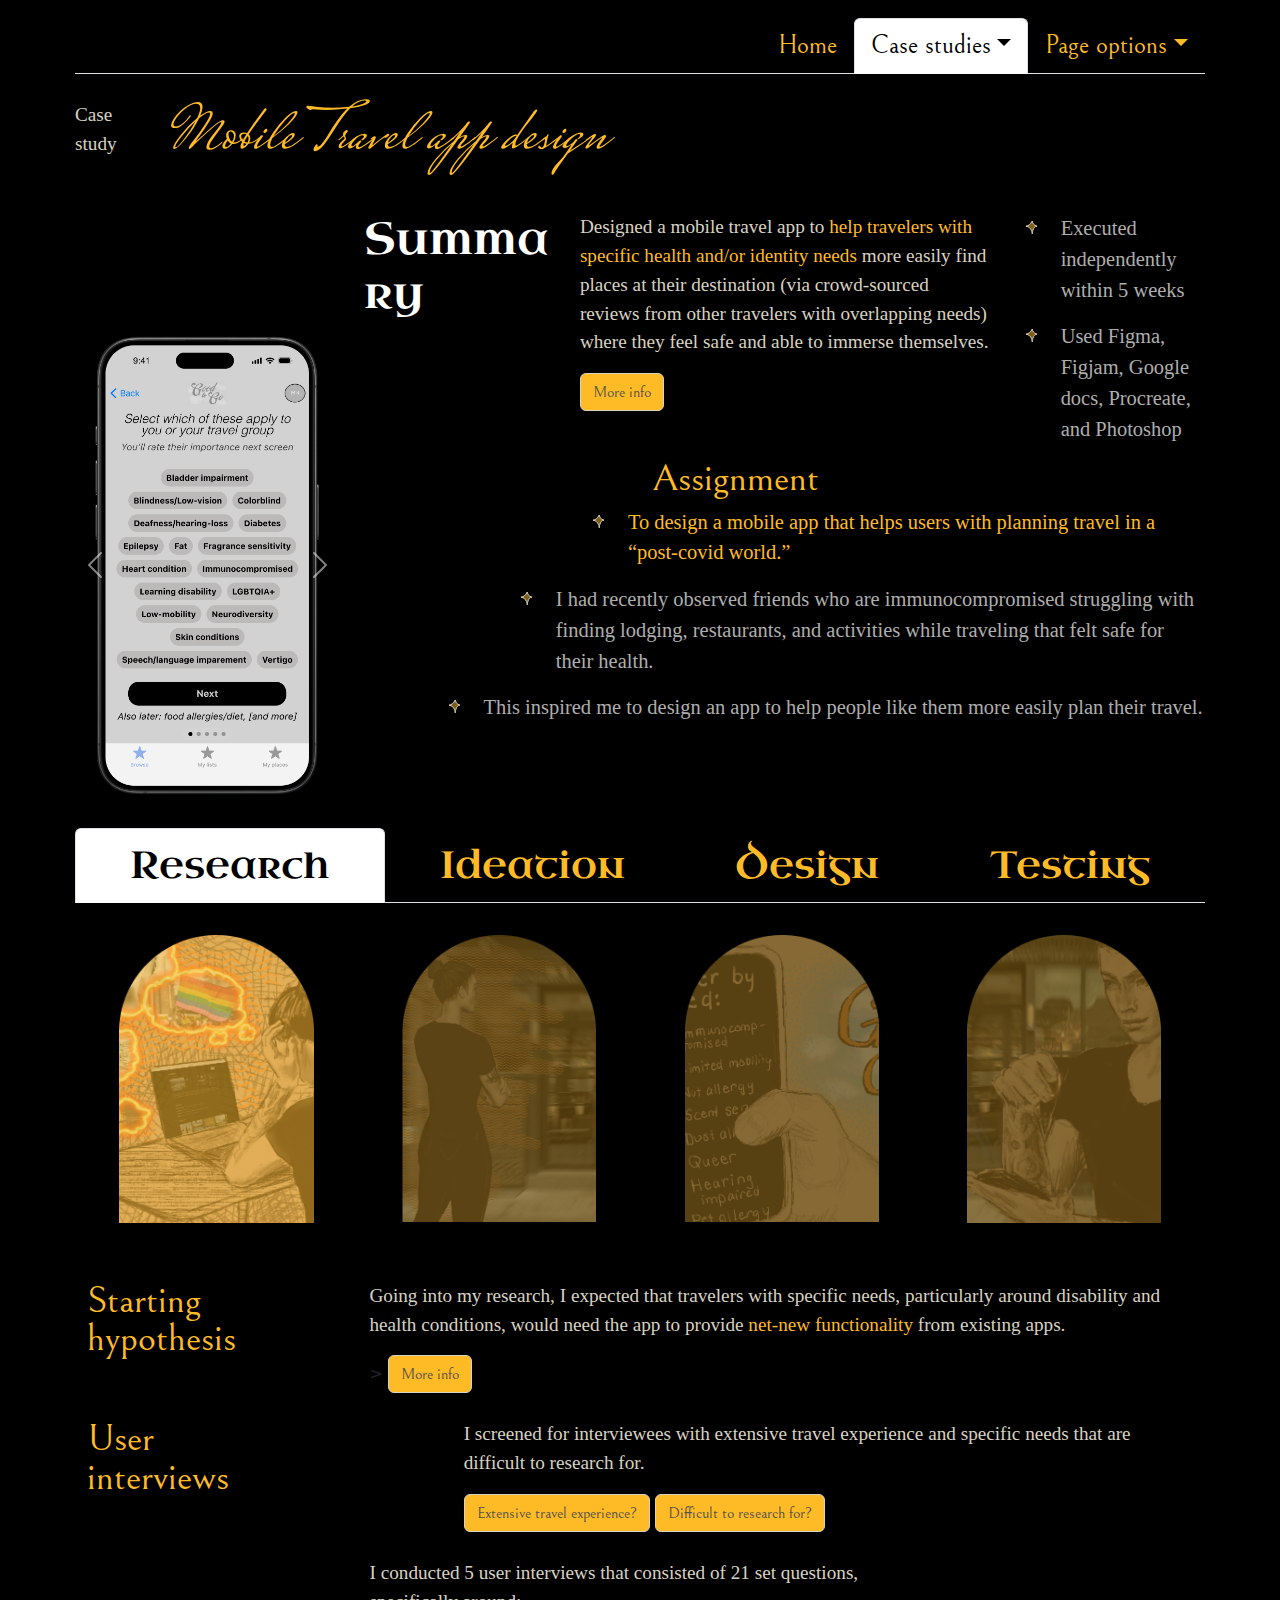
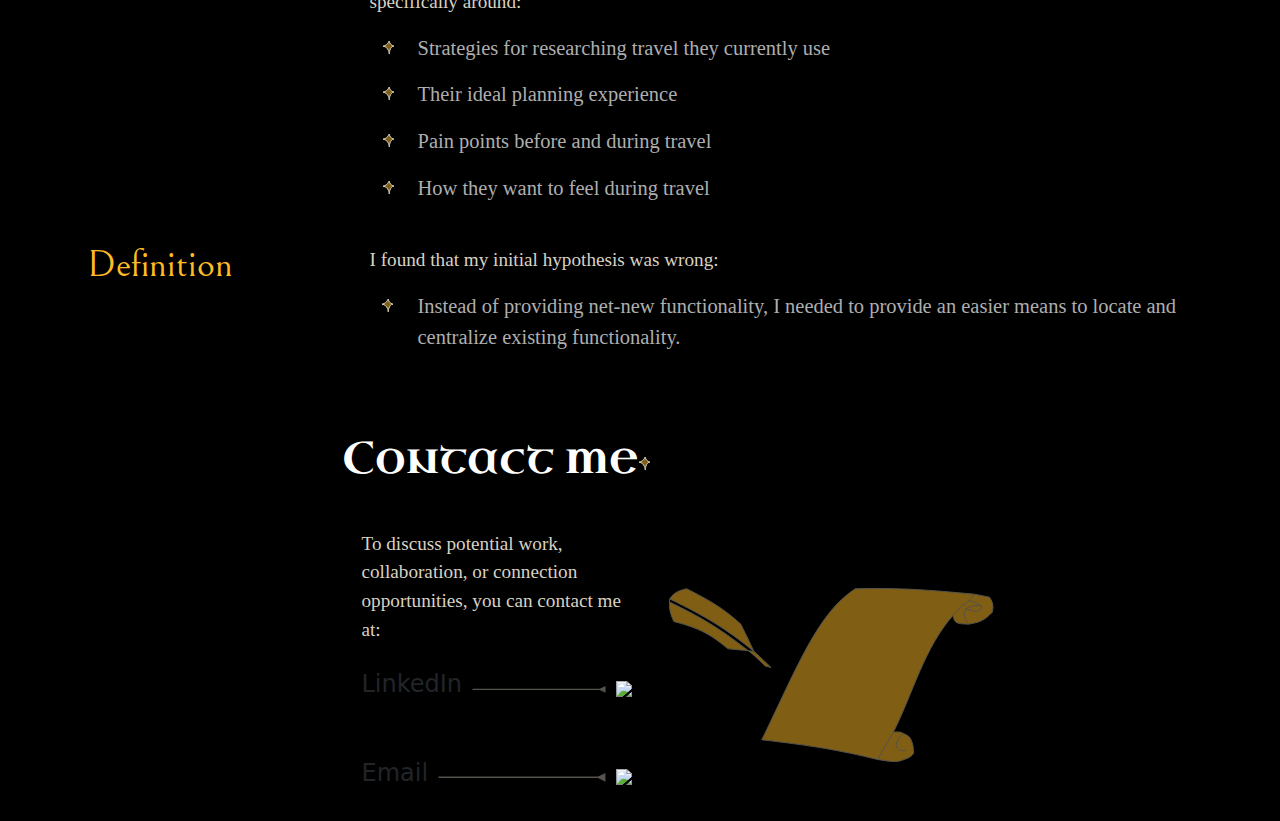
==== index.html @ cf1bf3cc "First completed draft" ====
<!DOCTYPE html>
<html>
    <head>
        <title>UX/UI Homework 20</title>
        <link href="https://cdn.jsdelivr.net/npm/bootstrap@5.3.3/dist/css/bootstrap.min.css" rel="stylesheet" integrity="sha384-QWTKZyjpPEjISv5WaRU9OFeRpok6YctnYmDr5pNlyT2bRjXh0JMhjY6hW+ALEwIH" crossorigin="anonymous">
        <link rel="stylesheet" href="css/style.css">
        <link rel="preconnect" href="https://fonts.googleapis.com">
        <link rel="preconnect" href="https://fonts.gstatic.com" crossorigin>
        <link href="https://fonts.googleapis.com/css2?family=Mrs+Saint+Delafield&display=swap" rel="stylesheet">
     <link rel="preconnect" href="https://fonts.googleapis.com">
        <link rel="preconnect" href="https://fonts.gstatic.com" crossorigin>
        <link href="https://fonts.googleapis.com/css2?family=Uncial+Antiqua&display=swap" rel="stylesheet">
        <link rel="preconnect" href="https://fonts.googleapis.com">
        <link rel="preconnect" href="https://fonts.gstatic.com" crossorigin>
        <link href="https://fonts.googleapis.com/css2?family=Bellefair&display=swap" rel="stylesheet">
    </head>
    <body>
        <!-- Nav from bootstrap-->
        <div class="container myNav">
            <ul class="nav nav-tabs justify-content-end">
                <li class="nav-item">
                <a class="nav-link" aria-current="page" href="#">Home</a>
                </li>
                <li class="nav-item dropdown">
                <a class="nav-link dropdown-toggle active" data-bs-toggle="dropdown" href="#" role="button" aria-expanded="false">Case studies</a>
                <ul class="dropdown-menu myDropdownItem">
                    <li><a class="dropdown-item" href="#">Mobile travel app</a></li>
                    <li><a class="dropdown-item" href="#">Bathroom finder app</a></li>
                    <li><a class="dropdown-item" href="#">Non-profit RWD site redesign</a></li>
                </ul>
                </li>
                <li class="nav-item dropdown">
                    <a class="nav-link dropdown-toggle" data-bs-toggle="dropdown" href="#" role="button" aria-expanded="false">Page options</a>
                    <ul class="dropdown-menu myDropdownItem">
                        <li><a class="dropdown-item" href="#">Larger font</a></li>
                        <li><a class="dropdown-item" href="#">Brighter font</a></li>
                        <li><a class="dropdown-item" href="#">Something else here</a></li>
                        <li><hr class="dropdown-divider"></li>
                    </ul>
                    </li>
            </ul>
        </div>
       <!-- Header block col class from Bootstrap --> 
       <div class="container myTopContainer">
        <div class="row myRow">
          <div class="col-1">
            <p>Case study</p>
          </div>
          <div class="col-5">
            <h1>Mobile Travel app design</h1>
          </div>
<!--           <div class="col">
            3 of 3
          </div> -->
        </div>
      </div>

      <div class="container myTopContainer">
        <div class="row">
          <div class="col-3">
            <!-- Carousel from Bootstrap -->
            <p><div class="gridBlocks" id="protoCarousel2">
                <div id="carouselExampleControls" class="carousel slide" data-bs-ride="carousel">
                    <div class="carousel-inner">
                      <div class="carousel-item active">
                        <img src="images/protoChooseNeeds.png" class="d-block w-100" alt="App design preview showing the screen where a user can select needs">  
                    </div>
                      <div class="carousel-item">
                        <img src="images/protoRateNeeds.png" class="d-block w-100" alt="App design preview showing the screen where a user can rate the importance of each selected need">
                      </div>
                      <div class="carousel-item">
                        <img src="images/protoBusinessPage.png" class="d-block w-100" alt="App design preview showing the screen where a user can see details about a business">
                      </div>
                    </div>
                    <button class="carousel-control-prev" type="button" data-bs-target="#carouselExampleControls" data-bs-slide="prev">
                      <span class="carousel-control-prev-icon" aria-hidden="true"></span>
                      <span class="visually-hidden">Previous</span>
                    </button>
                    <button class="carousel-control-next" type="button" data-bs-target="#carouselExampleControls" data-bs-slide="next">
                      <span class="carousel-control-next-icon" aria-hidden="true"></span>
                      <span class="visually-hidden">Next</span>
                    </button>
                  </div>
            </div></p>
          </div>
          <div class="col-9">
            <div class="row myRow">
                <div class="col-3">
                    <h2>Summary</h2>
                </div>
                <div class="col-6">
                    <p>Designed a mobile travel app to <font color="#FFBB25">help travelers with specific health and/or identity needs</font> more easily find places at their destination (via crowd-sourced reviews from other travelers with overlapping needs) where they feel safe and able to immerse themselves.</p>
                    <a class="btn btn-primary myButton" data-bs-toggle="collapse" href="#collapseExample" role="button" aria-expanded="false" aria-controls="collapseExample">
                        More info</a>
                        <div class="collapse" id="collapseExample">
                            <div class="card card-body myCardSmol">
                            <p>Examples: travelers who are immunocompromised, have disabilities, chronic illness, allergies, specific identities or characteristics, etc that may cause challenges or safety concerns while traveling.</p>
                            </div>
                        </div>
                </div>
                <div class="col-3 standardUL">
                    <ul>
                        <li><p>Executed independently within 5 weeks</p></li>
                            <li><p>Used Figma, Figjam, Google docs, Procreate, and Photoshop</p></li>
                </div>
            </div>
            <div class="row">
                <div class="col-md-4 offset-md-4">
                    <h3>Assignment</h3>
                </div>
            </div>
            <div class="row">
                <div class="col-md-9 offset-md-3">
                    <ul class="standardUL">
                        <li>
                            <p style="color: #FFBB25;">To design a mobile app that helps users with planning travel in a “post-covid world.”</p>
                        </li> </ul>
                </div>
            </div>
            <div class="row">
                <div class="col-md-10 offset-md-2">
                    <ul class="standardUL">
                        <li>
                            <p>I had recently observed friends who are immunocompromised struggling with finding lodging, restaurants, and activities while traveling that felt safe for their health. </p>
                        </li> </ul>
                </div>
            </div>
            <div class="row">
                <div class="col-md-11 offset-md-1">
                    <ul class="standardUL">
                        <li>
                            <p>This inspired me to design an app to help people like them more easily plan their travel.</p>
                        </li> </ul>
                </div>
            </div>
        </div>
      </div>

        <!-- Tab phase nav -->
        <ul class="nav nav-tabs nav-fill realMyTab" id="myTab" role="tablist">
            <li class="nav-item" role="presentation">
              <button class="nav-link active" id="home-tab" data-bs-toggle="tab" data-bs-target="#research-tab-pane" type="button" role="tab" aria-controls="home-tab-pane" aria-selected="true">Research</button>
            </li>
            <li class="nav-item" role="presentation">
              <button class="nav-link" id="profile-tab" data-bs-toggle="tab" data-bs-target="#ideation-tab-pane" type="button" role="tab" aria-controls="profile-tab-pane" aria-selected="false">Ideation</button>
            </li>
            <li class="nav-item" role="presentation">
              <button class="nav-link" id="contact-tab" data-bs-toggle="tab" data-bs-target="#design-tab-pane" type="button" role="tab" aria-controls="contact-tab-pane" aria-selected="false">Design</button>
            </li>
            <li class="nav-item" role="presentation">
              <button class="nav-link" id="disabled-tab" data-bs-toggle="tab" data-bs-target="#testing-tab-pane" type="button" role="tab" aria-controls="disabled-tab-pane" aria-selected="false">Testing</button>
            </li>
        </ul>

          <div class="tab-content" id="myTabContent">
            <div class="tab-pane fade show active" id="research-tab-pane" role="tabpanel" aria-labelledby="home-tab" tabindex="0">
                <div class="container">
                    <div class="row align-items-start myImage">
                      <div class="col-3">
                        <img src="/images/Door/CS1 - discovery.png">
                      </div>
                      <div class="col-3 shiftOpacity">
                        <img src="/images/Door/CS1 - ideation.png">
                      </div>
                      <div class="col-3 shiftOpacity">
                        <img src="/images/Door/CS1 - Design.png">
                      </div>
                      <div class="col-3 shiftOpacity">
                        <img src="/images/Door/CS1 - Testing.png">
                      </div>
                    </div>
                  </div>

                <div class="container subSection">
                    <div class="row align-items-start">
                      <div class="col-2">
                        <h3>Starting hypothesis</h3>
                      </div>
                      <div class="col-1">

                      </div>
                      <div class="col-9">
                        <p>Going into my research, I expected that travelers with specific needs, particularly around disability and health conditions, would need the app to provide <font color="#FFBB25">net-new functionality</font> from existing apps.</p>>
                        <a class="btn btn-primary myButton" data-bs-toggle="collapse" href="#collapseExample" role="button" aria-expanded="false" aria-controls="collapseExample">
                            More info</a>
                            <div class="collapse" id="collapseExample">
                                <div class="card card-body myCardSmol">
                                <p>Examples: info on traveling with medications, accessing medical services or medications abroad, government requirements for traveling to prevent transmission of Covid-19.</p>
                                </div>
                            </div>
                      </div>
                    </div>
                  </div>

                  <div class="container subSection">
                    <div class="row align-items-start">
                        <div class="col-2">
                            <h3>User interviews</h3>
                        </div>
                                <div class="col-1"></div>
                        <div class="col-md-8 offset-md-1">
                            <p>I screened for interviewees with extensive travel experience and specific needs that are difficult to research for.</p>
                            <a class="btn btn-primary myButton" data-bs-toggle="collapse" href="#collapseExample" role="button" aria-expanded="false" aria-controls="collapseExample">
                                Extensive travel experience?</a>
                                <div class="collapse" id="collapseExample">
                                    <div class="card card-body myCardSmol">
                                    <p>To ensure rich data sets about what planning strategies worked, what they still struggle with, and overall what types of experience they chase after.</p>
                                    </div>
                                </div>
                            <a class="btn btn-primary myButton" data-bs-toggle="collapse" href="#collapseExample" role="button" aria-expanded="false" aria-controls="collapseExample">
                                Difficult to research for?</a>
                                <div class="collapse" id="collapseExample">
                                    <div class="card card-body myCardSmol">
                                    <p>Interviewees’ shared that they are chronically ill, disabled, LGBTQIA+, covid cautious, living with people with compromised immune systems, have learning and/or cognitive disabilities, and have allergies.</p>
                                    </div>
                                </div>
                        </div>
                    </div>
                            <div class="row align-items-start subSection">
                                <div class="col-md-6 offset-md-3">
                                    <p>I conducted 5 user interviews that consisted of 21 set questions, specifically around:</p>
                                    <ul class="standardUL">
                                        <li>
                                            <p>Strategies for researching travel they currently use</p>
                                        </li>
                                        <li>
                                            <p>Their ideal planning experience</p>
                                        </li>
                                        <li>
                                            <p>Pain points before and during travel</p>
                                        </li>
                                        <li>
                                            <p>How they want to feel during travel</p>
                                        </li>
                                    </ul>

                                </div>
                            </div>                           
                        </div>
                        <div class="container subSection">
                            <div class="row align-items-start">
                              <div class="col-2">
                                <h3>Definition</h3>
                              </div>
                              <div class="col-1">
        
                              </div>
                              <div class="col-9">
                                <p>I found that my initial hypothesis was wrong:</p>
                                <ul class="standardUL">
                                    <li>
                                        <p>Instead of providing net-new functionality, I needed to provide an easier means to locate and centralize existing functionality.</p>
                                    </li>
                                </ul>
                              </div>

                            </div>
                          </div>

                    </div>
<!--                   </div> -->

            <!-- </div> -->
            <div class="tab-pane fade" id="ideation-tab-pane" role="tabpanel" aria-labelledby="profile-tab" tabindex="0">
                <div class="container">
                    <div class="row align-items-start myImage">
                      <div class="col-3 shiftOpacity">
                        <img src="images/Door/CS1 - discovery.png">
                      </div>
                      <div class="col-3">
                        <img src="images/Door/CS1 - ideation.png">
                      </div>
                      <div class="col-3 shiftOpacity">
                        <img src="images/Door/CS1 - Design.png">
                      </div>
                      <div class="col-3 shiftOpacity">
                        <img src="images/Door/CS1 - Testing.png">
                      </div>
                    </div>
                  </div>

                  <div class="container subSection">
                    <div class="row align-items-start">
                      <div class="col-2">
                        <h3>Storyboarding</h3>
                      </div>
                      <div class="col-1">

                      </div>
                      <div class="col-9">
                        <ul class="standardUL">
                            <li>
                                <p>Leveraged the user persona as a through-line in 
                                    creating a storyboard 
                                    which addressed the defined problem statement</p>
                            </li>
                            <li>
                                <p>Then added one more user scenario to storyboard, as not all parts of the problem statement were addressed</p>
                            </li>
                            <li>
                                <p>This enabled honing in on the most essential app functionality</p>
                            </li>
                        </ul>
                      </div>

                    </div>
                  </div>

                  <div class="container subSection">
                    <div class="row align-items-start">
                      <div class="col-2">
                        <h3>Brainstorming</h3>
                      </div>
                      <div class="col-1">

                      </div>
                      <div class="col-9">
                        <p>Now that I had a firm sense of what experiences the app needed to provide, I leveraged:</p>
                        <ul class="standardUL">
                            <li>
                                <p>I like, I wish, What if</p>
                            </li>
                            <li>
                                <p>Feature prioritization matrix</p>
                            </li>
                            <li>
                                <p>Value proposition canvas</p>
                            </li>
                            <li>
                                <p>User journey mapping</p>
                            </li>
                        </ul>

                        <p> This led me to understand I needed to build a platform on which users could:</p>
                        <ul class="standardUL">
                            <li>
                                <p>Set up profiles tagged with their health conditions, disabilities, and identities</p>
                            </li>
                            <li>
                                <p>Submit reviews of businesses based on their tagged attributes</p>
                            </li>
                            <li>
                                <p>Browse for businesses at travel destinations which are prioritized in search results based off reviews from travelers with overlapping attributes</p>
                            </li>
                        </ul>
                      </div>

                    </div>
                  </div>

            </div>
            <div class="tab-pane fade" id="design-tab-pane" role="tabpanel" aria-labelledby="contact-tab" tabindex="0">
                <div class="container">
                    <div class="row align-items-start myImage">
                      <div class="col-3 shiftOpacity">
                        <img src="images/Door/CS1 - discovery.png">
                      </div>
                      <div class="col-3 shiftOpacity">
                        <img src="images/Door/CS1 - ideation.png">
                      </div>
                      <div class="col-3">
                        <img src="images/Door/CS1 - Design.png">
                      </div>
                      <div class="col-3 shiftOpacity">
                        <img src="images/Door/CS1 - Testing.png">
                      </div>
                    </div>
                  </div>
                  <div class="container subSection">
                    <div class="row align-items-start">
                      <div class="col-2">
                        <h3>User flow</h3>
                      </div>
                      <div class="col-1">

                      </div>
                      <div class="col-9">
                        <p>From my ideating, I determined the most critical user flows to map out are:</p>
                        <ul class="standardUL">
                            <li>
                                <p>Onboarding: setting up their profile with their attributes</p>
                            </li>
                            <li>
                                <p>Search: finding businesses that are rated favorably on the user’s attributes</p>
                            </li>
                            <li>
                                <p>Business info: verifying that the business fits their needs by user-generated reviews</p>
                            </li>
                            <li>
                                <p>Submitting reviews: helping other users by rating a business after they’ve visited it on the user’s attributes</p>
                            </li>
                        </ul>


                      </div>

                    </div>
                  </div>
                  <div class="container subSection">
                    <div class="row align-items-start">
                      <div class="col-2">
                        <h3>Wireframing</h3>
                      </div>
                      <div class="col-1">

                      </div>
                      <div class="col-9">
                        <p>From my ideating, I determined the most critical user flows to map out are:</p>
                        <ul class="standardUL">
                            <li>
                                <p>Onboarding: setting up their profile with their attributes</p>
                            </li>
                            <li>
                                <p>Search: finding businesses that are rated favorably on the user’s attributes</p>
                            </li>
                            <li>
                                <p>Business info: verifying that the business fits their needs by user-generated reviews</p>
                            </li>
                            <li>
                                <p>Submitting reviews: helping other users by rating a business after they’ve visited it on the user’s attributes</p>
                            </li>
                        </ul>


                      </div>

                    </div>
                  </div>

                  <div class="container subSection">
                    <div class="row align-items-start">
                      <div class="col-2">
                        <h3>Prototyping</h3>
                      </div>
                      <div class="col-1">

                      </div>
                      <div class="col-9">
                        <p>From my ideating, I determined the most critical user flows to map out are:</p>
                        <ul class="standardUL">
                            <li>
                                <p>Onboarding: setting up their profile with their attributes</p>
                            </li>
                            <li>
                                <p>Search: finding businesses that are rated favorably on the user’s attributes</p>
                            </li>
                            <li>
                                <p>Business info: verifying that the business fits their needs by user-generated reviews</p>
                            </li>
                            <li>
                                <p>Submitting reviews: helping other users by rating a business after they’ve visited it on the user’s attributes</p>
                            </li>
                        </ul>


                      </div>

                    </div>
                  </div>


            </div>

            <div class="tab-pane fade" id="testing-tab-pane" role="tabpanel" aria-labelledby="disabled-tab" tabindex="0">
                <div class="container">
                    <div class="row align-items-start myImage">
                      <div class="col-3 shiftOpacity">
                        <img src="images/Door/CS1 - discovery.png">
                      </div>
                      <div class="col-3 shiftOpacity">
                        <img src="images/Door/CS1 - ideation.png">
                      </div>
                      <div class="col-3 shiftOpacity">
                        <img src="images/Door/CS1 - Design.png">
                      </div>
                      <div class="col-3">
                        <img src="images/Door/CS1 - Testing.png">
                      </div>
                    </div>
                  </div>
                  <div class="container subSection">
                    <div class="row align-items-start">
                      <div class="col-2">
                        <h3>Methodology</h3>
                      </div>
                      <div class="col-1">

                      </div>
                      <div class="col-9">
                        <p>From my ideating, I determined the most critical user flows to map out are:</p>
                        <ul class="standardUL">
                            <li>
                                <p>Onboarding: setting up their profile with their attributes</p>
                            </li>
                            <li>
                                <p>Search: finding businesses that are rated favorably on the user’s attributes</p>
                            </li>
                            <li>
                                <p>Business info: verifying that the business fits their needs by user-generated reviews</p>
                            </li>
                            <li>
                                <p>Submitting reviews: helping other users by rating a business after they’ve visited it on the user’s attributes</p>
                            </li>
                        </ul>


                      </div>

                    </div>
                  </div>
                  <div class="container subSection">
                    <div class="row align-items-start">
                      <div class="col-2">
                        <h3>Iterations</h3>
                      </div>
                      <div class="col-1">

                      </div>
                      <div class="col-9">
                        <p>From my ideating, I determined the most critical user flows to map out are:</p>
                        <ul class="standardUL">
                            <li>
                                <p>Onboarding: setting up their profile with their attributes</p>
                            </li>
                            <li>
                                <p>Search: finding businesses that are rated favorably on the user’s attributes</p>
                            </li>
                            <li>
                                <p>Business info: verifying that the business fits their needs by user-generated reviews</p>
                            </li>
                            <li>
                                <p>Submitting reviews: helping other users by rating a business after they’ve visited it on the user’s attributes</p>
                            </li>
                        </ul>


                      </div>

                    </div>
                  </div>

            </div>
<!--           </div> -->

          <div class="contact">
            <div class="h3Title contactGrid" id="cTitle">
                    <h2>Contact me</h2>
                    <div class="line"></div>
                    <img src="images/bullet1.svg">
            </div>
        
            <div class="contactGrid" id="cText">
                <div id="sText">
                <p class="adjFs">To discuss potential work, collaboration, or connection opportunities, you can contact me at:</p></div>
                <div class="fLinks" id="sli">
                    <h4>LinkedIn</h4>
                    <div class="greyDash"><img src="images/greyDash.svg"></div>
                    <div class="extIcon"><img src="images/ExternalIcon.svg"></div>
                </div>
                <div class="fLinks" id="sem">
                    <h4>Email</h4>
                    <div class="greyDash"><img src="images/greyDash.svg"></div>
                    <div class="extIcon"><img src="images/ExternalIcon.svg"></div>
                </div>
            </div>
        
            <div class="contactGrid" id="cQuill">
                <img src="images/quill.svg">
            </div>
        </div>
        



    </body>
    <script src="https://cdn.jsdelivr.net/npm/bootstrap@5.3.3/dist/js/bootstrap.bundle.min.js" integrity="sha384-YvpcrYf0tY3lHB60NNkmXc5s9fDVZLESaAA55NDzOxhy9GkcIdslK1eN7N6jIeHz" crossorigin="anonymous"></script>
</html>
---- css/style.css ----
body {
  background-color: black;
  padding: 0px 75px 0px 75px;
}

p {
  color: #D8D2C3;
  font-family: "Iowan Old Style";
  font-size: 1.5vw;
  font-style: normal;
  font-weight: 400;
}

h1 {
  color: #FFBB25;
  font-family: "Mrs Saint Delafield";
  font-size: 5vw;
  font-style: normal;
  font-weight: 400;
  /*     line-height: 80%; /* 96px */
  text-align: start;
}

h2 {
  color: white;
  font-family: "Uncial Antiqua";
  font-size: 3.5vw;
  font-style: normal;
  display: inline;
  /*     line-height: 0%; */
  overflow-wrap: break-word;
}

h3 {
  color: #FFBB25;
  font-family: "Bellefair";
  font-size: 3vw;
  font-style: normal;
  font-weight: 400;
  line-height: 100%; /* 28px */
  /*     margin: auto; */
  text-align: left;
}

.myNav {
  margin: 0;
  padding: 0;
  padding-top: 2vh;
  flex-direction: row;
}

.myTopContainer {
  margin: 0;
  padding: 0;
  padding-top: 3vh;
}

li p {
  color: #AEAEAE;
  font-family: "Iowan Old Style";
  font-size: 1.6vmax;
}

.standardUL {
  list-style-image: url(../images/bullet1.svg);
}

.standardUL li {
  padding-left: 1em;
}

.myButton {
  font-family: "Bellefair";
  background-color: #FFBB25;
  color: #55534C;
  border-color: #D8D2C3;
}

.myNav a {
  font-family: "Bellefair";
  font-size: 2vw;
  color: #FFBB25;
}

.myNav a:active {
  color: #AEAEAE;
}

.myButton:hover {
  background-color: #55534C;
  color: #D8D2C3;
  border-color: #FFBB25;
}

.myNav a:hover {
  color: #55534C;
  background-color: #FFBB25;
}

.myCardSmol {
  background-color: #55534C;
}

.myDropdownItem a {
  color: #55534C;
}

.myDropdownItem a:hover {
  background-color: #FFBB25;
}

#protoCarousel2 {
  padding-top: 7vw;
}

.realMyTab {
  font-family: "Uncial Antiqua";
  font-size: 3vw;
  color: #FFBB25;
}

.realMyTab button {
  color: #FFBB25;
}

.myImage img {
  width: 100%;
  padding: 2em;
}

.shiftOpacity {
  opacity: 60%;
}

.subSection {
  padding-top: 3vh;
}

/* Footer formatting */
.contact {
  width: 100%;
  padding-top: 4vh;
  display: grid;
  grid-template-columns: 1fr 1fr 1fr 1fr 1fr 1fr 1fr 1fr 1fr 1fr 1fr 1fr;
  grid-template-rows: 30% 70%;
  -moz-column-gap: 16px;
       column-gap: 16px;
  grid-template-areas: "header header header header header header header header header . . ." ". . . socials socials socials . quill quill . . .";
}

.contactGrid {
  display: flex;
  justify-content: center;
  align-items: center;
}

#cTitle {
  grid-area: header;
  min-height: -moz-fit-content;
  min-height: fit-content;
  padding-bottom: 1vh;
}

#cQuill {
  grid-area: quill;
}

#cText {
  grid-area: socials;
  display: grid;
  grid-template-columns: 1fr 1fr 1fr 1fr;
  grid-template-rows: 1fr 1fr 1fr;
  -moz-column-gap: 16px;
       column-gap: 16px;
  grid-template-areas: "sText sText sText sText" "sli sli sli sli" "sem sem sem sem";
}

#cText p {
  margin: 0;
}

#sText {
  grid-area: sText;
}

#sli {
  grid-area: sli;
}

#sem {
  grid-area: sem;
}

.fLinks {
  display: flex;
  align-items: center;
  gap: 10px;
  justify-content: space-between;
}

.greyDash img {
  width: 100%;
  height: auto;
}

.extIcon img {
  height: 2vh;
  width: auto;
}/*# sourceMappingURL=style.css.map */
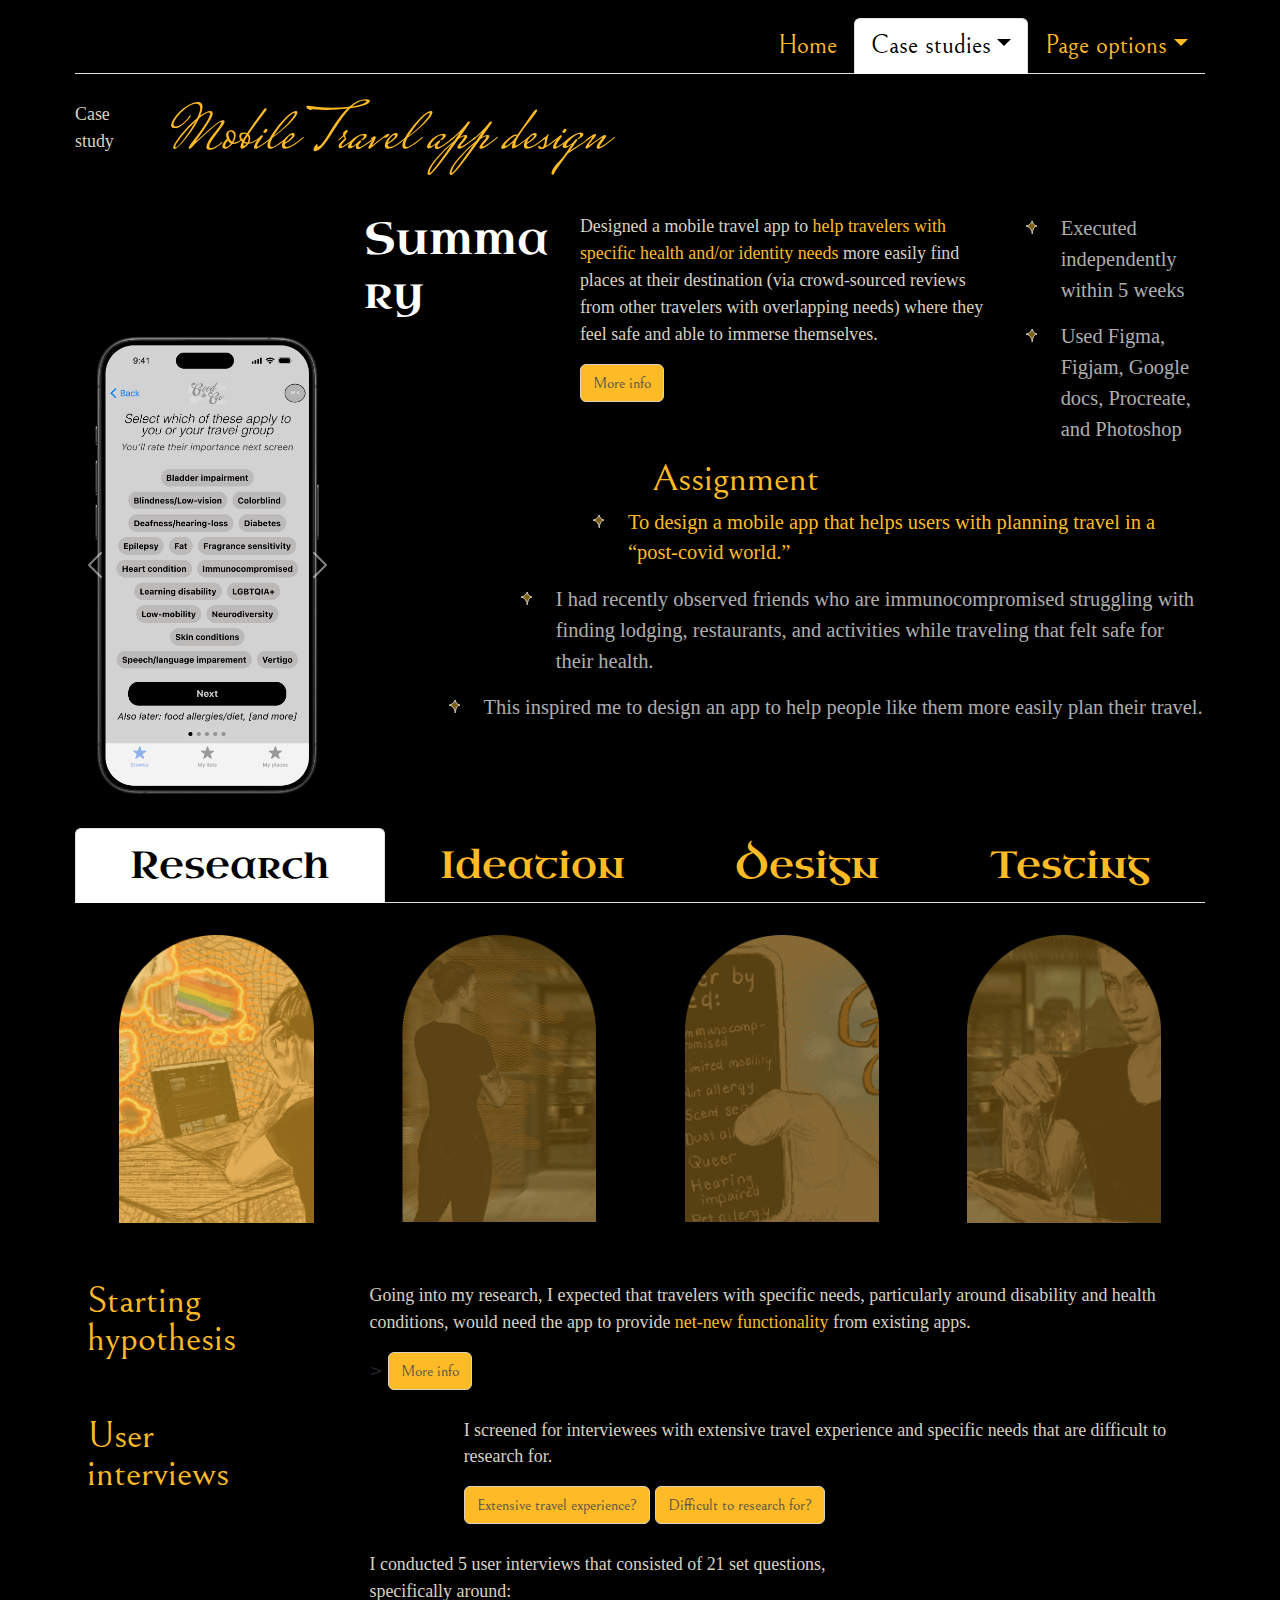
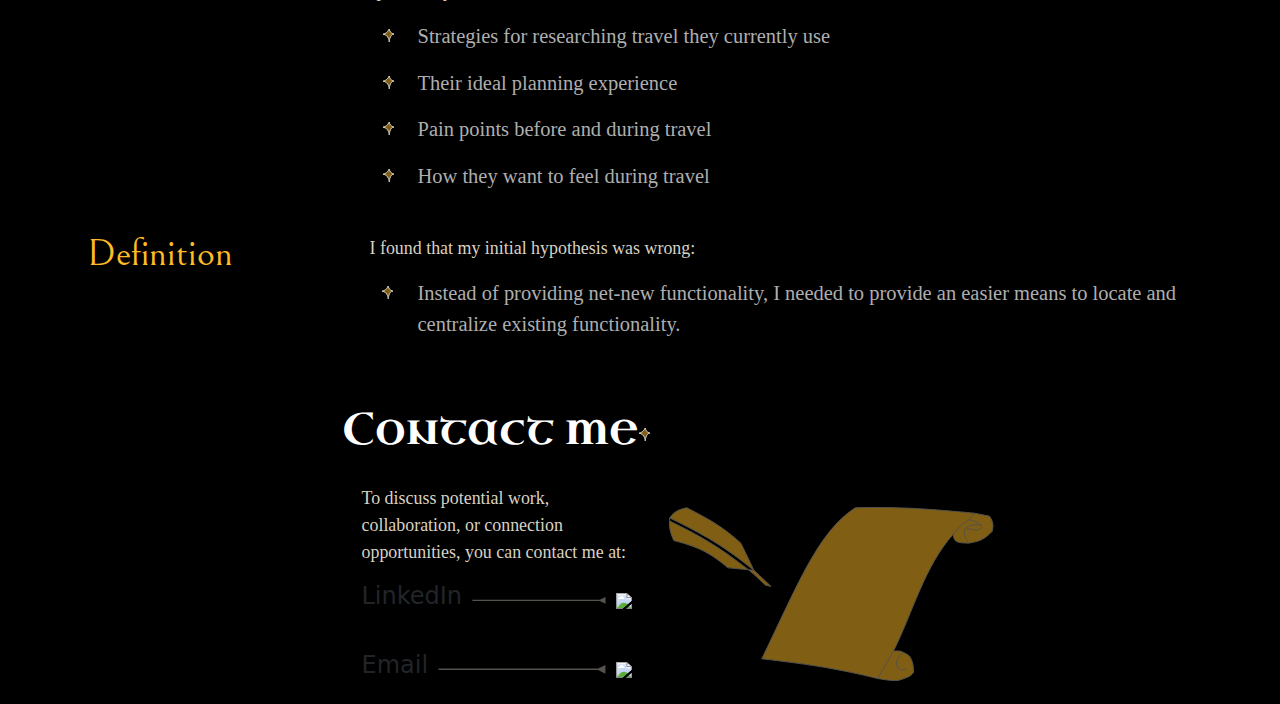
==== commit a3d505cf: "Linking to HW_19" ====
--- a/index.html
+++ b/index.html
@@ -19,7 +19,7 @@
         <div class="container myNav">
             <ul class="nav nav-tabs justify-content-end">
                 <li class="nav-item">
-                <a class="nav-link" aria-current="page" href="#">Home</a>
+                <a class="nav-link" aria-current="page" href="https://luciabonsack.github.io/UX_UI_HW_19/">Home</a>
                 </li>
                 <li class="nav-item dropdown">
                 <a class="nav-link dropdown-toggle active" data-bs-toggle="dropdown" href="#" role="button" aria-expanded="false">Case studies</a>
@@ -157,16 +157,16 @@
                 <div class="container">
                     <div class="row align-items-start myImage">
                       <div class="col-3">
-                        <img src="/images/Door/CS1 - discovery.png">
-                      </div>
-                      <div class="col-3 shiftOpacity">
-                        <img src="/images/Door/CS1 - ideation.png">
-                      </div>
-                      <div class="col-3 shiftOpacity">
-                        <img src="/images/Door/CS1 - Design.png">
-                      </div>
-                      <div class="col-3 shiftOpacity">
-                        <img src="/images/Door/CS1 - Testing.png">
+                        <img src="images/Door/CS1 - discovery.png">
+                      </div>
+                      <div class="col-3 shiftOpacity">
+                        <img src="images/Door/CS1 - ideation.png">
+                      </div>
+                      <div class="col-3 shiftOpacity">
+                        <img src="images/Door/CS1 - Design.png">
+                      </div>
+                      <div class="col-3 shiftOpacity">
+                        <img src="images/Door/CS1 - Testing.png">
                       </div>
                     </div>
                   </div>
--- a/css/style.css
+++ b/css/style.css
@@ -6,7 +6,7 @@
 p {
   color: #D8D2C3;
   font-family: "Iowan Old Style";
-  font-size: 1.5vw;
+  font-size: 1.4vw;
   font-style: normal;
   font-weight: 400;
 }
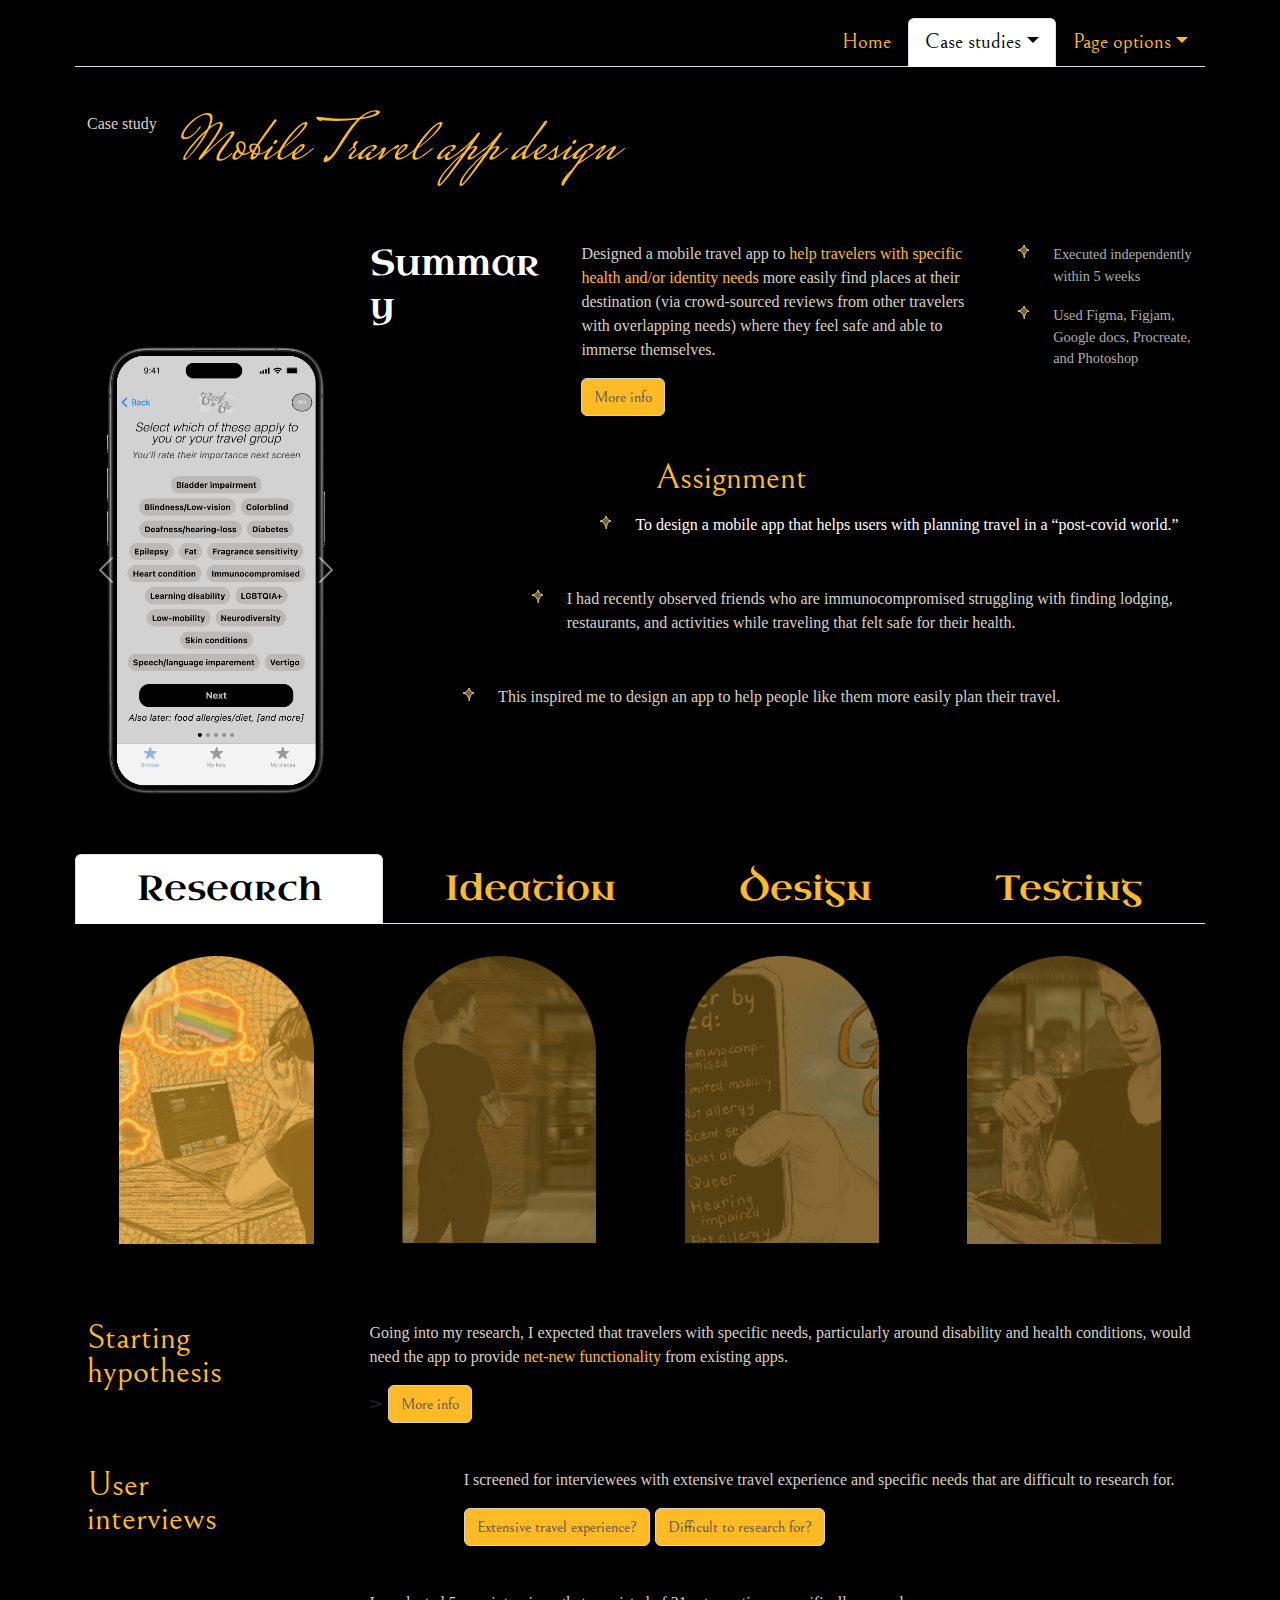
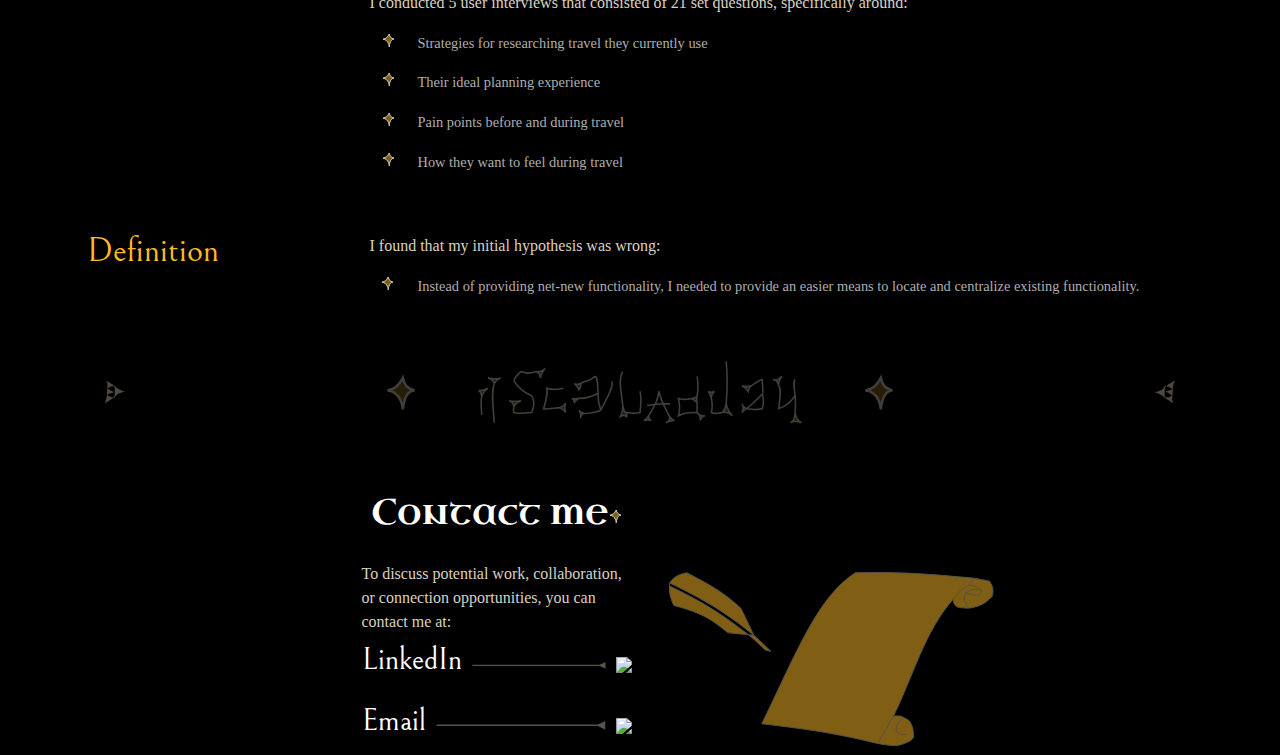
==== commit 77ec69bc: "Content updates" ====
--- a/index.html
+++ b/index.html
@@ -46,16 +46,14 @@
           <div class="col-1">
             <p>Case study</p>
           </div>
-          <div class="col-5">
+          <div class="col-6">
             <h1>Mobile Travel app design</h1>
           </div>
-<!--           <div class="col">
-            3 of 3
-          </div> -->
         </div>
       </div>
 
-      <div class="container myTopContainer">
+      <!-- Summary block -->
+      <div class="container myTopContainer" id="summaryBlock">
         <div class="row">
           <div class="col-3">
             <!-- Carousel from Bootstrap -->
@@ -83,6 +81,7 @@
                   </div>
             </div></p>
           </div>
+          <!-- Summary block text  -->
           <div class="col-9">
             <div class="row myRow">
                 <div class="col-3">
@@ -104,22 +103,23 @@
                             <li><p>Used Figma, Figjam, Google docs, Procreate, and Photoshop</p></li>
                 </div>
             </div>
-            <div class="row">
+            <div class="container alignVert">
+              <div class="row myTopContainer">
                 <div class="col-md-4 offset-md-4">
                     <h3>Assignment</h3>
                 </div>
             </div>
             <div class="row">
                 <div class="col-md-9 offset-md-3">
-                    <ul class="standardUL">
+                    <ul class="biggerUL">
                         <li>
-                            <p style="color: #FFBB25;">To design a mobile app that helps users with planning travel in a “post-covid world.”</p>
+                            <p style="color: white;">To design a mobile app that helps users with planning travel in a “post-covid world.”</p>
                         </li> </ul>
                 </div>
             </div>
             <div class="row">
                 <div class="col-md-10 offset-md-2">
-                    <ul class="standardUL">
+                    <ul class="biggerUL">
                         <li>
                             <p>I had recently observed friends who are immunocompromised struggling with finding lodging, restaurants, and activities while traveling that felt safe for their health. </p>
                         </li> </ul>
@@ -127,14 +127,16 @@
             </div>
             <div class="row">
                 <div class="col-md-11 offset-md-1">
-                    <ul class="standardUL">
+                    <ul class="biggerUL">
                         <li>
                             <p>This inspired me to design an app to help people like them more easily plan their travel.</p>
                         </li> </ul>
                 </div>
             </div>
+            </div>
         </div>
       </div>
+    </div>
 
         <!-- Tab phase nav -->
         <ul class="nav nav-tabs nav-fill realMyTab" id="myTab" role="tablist">
@@ -401,57 +403,47 @@
                       <div class="col-2">
                         <h3>Wireframing</h3>
                       </div>
+
+                      <div class="col-1">
+                      </div>
+
+                      <div class="col-9 justify-content-center">
+                        <div class="row myRow">
+                          <div class="col-md-6">
+                            <h4>Onboarding</h4>
+                            <p>Leveraged the tag / wordcloud selection format typical for attribute selection</p>
+                            <p>Strategically aimed to use common UI elements in order to ensure user base has no issues during this critical step.</p>
+                          </div>
+                          <div class="col-md-6">
+                            <h4>Business listing screen</h4>
+                            <p>Attempted to split the UX between info about the business and user reviews</p>
+                            <p>Both of these elements were identified as critical to these users.</p>
+                          </div>
+                        </div>
+                      </div>
+
+                    </div>
+                  </div>
+
+                  <div class="container subSection">
+                    <div class="row align-items-start">
+                      <div class="col-2">
+                        <h3>Prototyping</h3>
+                      </div>
                       <div class="col-1">
 
                       </div>
                       <div class="col-9">
-                        <p>From my ideating, I determined the most critical user flows to map out are:</p>
-                        <ul class="standardUL">
-                            <li>
-                                <p>Onboarding: setting up their profile with their attributes</p>
-                            </li>
-                            <li>
-                                <p>Search: finding businesses that are rated favorably on the user’s attributes</p>
-                            </li>
-                            <li>
-                                <p>Business info: verifying that the business fits their needs by user-generated reviews</p>
-                            </li>
-                            <li>
-                                <p>Submitting reviews: helping other users by rating a business after they’ve visited it on the user’s attributes</p>
-                            </li>
-                        </ul>
-
-
-                      </div>
-
-                    </div>
-                  </div>
-
-                  <div class="container subSection">
-                    <div class="row align-items-start">
-                      <div class="col-2">
-                        <h3>Prototyping</h3>
-                      </div>
-                      <div class="col-1">
-
-                      </div>
-                      <div class="col-9">
-                        <p>From my ideating, I determined the most critical user flows to map out are:</p>
-                        <ul class="standardUL">
-                            <li>
-                                <p>Onboarding: setting up their profile with their attributes</p>
-                            </li>
-                            <li>
-                                <p>Search: finding businesses that are rated favorably on the user’s attributes</p>
-                            </li>
-                            <li>
-                                <p>Business info: verifying that the business fits their needs by user-generated reviews</p>
-                            </li>
-                            <li>
-                                <p>Submitting reviews: helping other users by rating a business after they’ve visited it on the user’s attributes</p>
-                            </li>
-                        </ul>
-
+                        <div class="row myRow">
+                          <div class="col-md-6">
+                            <h4>Reviewing</h4>
+                            <p>To encourage users to submit reviews, I recycled the UI from onboarding for ease-of-use and tried to keep the form as succinct as possible.</p>
+                          </div>
+                          <div class="col-md-6">
+                            <h4>User reviews</h4>
+                            <p>I designed them to give preferential visual hierarchy to how the other user rated the business on the viewing-user’s attributes, and a condensed version that’s shown on the business listing page</p>
+                          </div>
+                        </div>
 
                       </div>
 
@@ -487,22 +479,24 @@
 
                       </div>
                       <div class="col-9">
-                        <p>From my ideating, I determined the most critical user flows to map out are:</p>
+                        <p>6 tests total, 5 tasks per test around performing common flows in order to understand:</p>
                         <ul class="standardUL">
                             <li>
-                                <p>Onboarding: setting up their profile with their attributes</p>
-                            </li>
-                            <li>
-                                <p>Search: finding businesses that are rated favorably on the user’s attributes</p>
-                            </li>
-                            <li>
-                                <p>Business info: verifying that the business fits their needs by user-generated reviews</p>
-                            </li>
-                            <li>
-                                <p>Submitting reviews: helping other users by rating a business after they’ve visited it on the user’s attributes</p>
+                                <p>If the flows are intuitive to users</p>
+                            </li>
+                            <li>
+                                <p>If the UI is accessible to users with different cognitive/learning abilities</p>
                             </li>
                         </ul>
-
+                        <p>Findings:</p>
+                        <ul class="standardUL">
+                          <li>
+                            <p>Users struggled with the information organization and hierarchy</p>
+                          </li>
+                          <li>
+                            <p>Buttons and text were too small</p>
+                          </li>
+                        </ul>
 
                       </div>
 
@@ -517,31 +511,64 @@
 
                       </div>
                       <div class="col-9">
-                        <p>From my ideating, I determined the most critical user flows to map out are:</p>
-                        <ul class="standardUL">
-                            <li>
-                                <p>Onboarding: setting up their profile with their attributes</p>
-                            </li>
-                            <li>
-                                <p>Search: finding businesses that are rated favorably on the user’s attributes</p>
-                            </li>
-                            <li>
-                                <p>Business info: verifying that the business fits their needs by user-generated reviews</p>
-                            </li>
-                            <li>
-                                <p>Submitting reviews: helping other users by rating a business after they’ve visited it on the user’s attributes</p>
-                            </li>
-                        </ul>
-
-
-                      </div>
-
-                    </div>
-                  </div>
-
-            </div>
-<!--           </div> -->
-
+                        <div class="row myRow">
+                          <div class="col-md-6">
+                            <h4>Configure profile screen</h4>
+                            <p>Testers found this screen cluttered and unintuitive</p>
+                            <p>I split the screen into 2 separate screens and minimized the number of icons used</p>
+                          </div>
+                          <div class="col-md-6">
+                            <h4>Browse businesses screen</h4>
+                            <p>Testers found this screen visually overwhelming</p>
+                            <p>I resized and rearranged all the elements on this screen to better give hierarchy to the information the users needed</p>
+                          </div>
+                        </div>
+
+                        <div class="row myRow">
+                          <div class="col-md-6">
+                            <h4>Business listing screen</h4>
+                            <p>Testers found this screen too similar to the browse screen</p>
+                            <p>Testers couldn’t locate action buttons</p>
+                            <p>I added more padding and spacing to nearly all elements to ensure users can easily find the actions and info they need</p>
+                          </div>
+                          <div class="col-md-6">
+                            
+                          </div>
+                        </div>
+
+                      </div>
+
+                    </div>
+                  </div>
+
+            </div>
+
+<!-- Break -->
+<div id="break2">
+
+  <div class="breakStar" id="tri1">
+      <img src="images/cuniarrow.png">
+  </div>
+
+  <div class="breakStar" id="st1">
+      <img src="images/bullet1.svg">
+  </div>
+
+  <div class="breakStar" id="cuniText">
+      <img src="images/Fake-text.svg">
+  </div>
+
+  <div class="breakStar" id="st2">
+      <img src="images/bullet1.svg">
+  </div>
+
+  <div class="breakStar" id="tri2">
+      <img src="images/cuniarrow.png">
+  </div>
+
+</div>
+
+<!--             Footer -->
           <div class="contact">
             <div class="h3Title contactGrid" id="cTitle">
                     <h2>Contact me</h2>
--- a/css/style.css
+++ b/css/style.css
@@ -6,7 +6,7 @@
 p {
   color: #D8D2C3;
   font-family: "Iowan Old Style";
-  font-size: 1.4vw;
+  font-size: 1em;
   font-style: normal;
   font-weight: 400;
 }
@@ -24,7 +24,7 @@
 h2 {
   color: white;
   font-family: "Uncial Antiqua";
-  font-size: 3.5vw;
+  font-size: 2.8vw;
   font-style: normal;
   display: inline;
   /*     line-height: 0%; */
@@ -34,7 +34,7 @@
 h3 {
   color: #FFBB25;
   font-family: "Bellefair";
-  font-size: 3vw;
+  font-size: 2.7vw;
   font-style: normal;
   font-weight: 400;
   line-height: 100%; /* 28px */
@@ -42,6 +42,16 @@
   text-align: left;
 }
 
+h4 {
+  font-family: "Bellefair";
+  font-size: 2.4vw;
+  color: white;
+}
+
+.myGridSection {
+  align-items: center;
+}
+
 .myNav {
   margin: 0;
   padding: 0;
@@ -50,15 +60,20 @@
 }
 
 .myTopContainer {
-  margin: 0;
-  padding: 0;
-  padding-top: 3vh;
+  /*     @include my-grid(); */
+  padding-top: 5vh;
+}
+
+.alignVert {
+  display: flex;
+  flex-direction: column;
+  flex-grow: 1;
 }
 
 li p {
   color: #AEAEAE;
   font-family: "Iowan Old Style";
-  font-size: 1.6vmax;
+  font-size: 0.9em;
 }
 
 .standardUL {
@@ -67,6 +82,22 @@
 
 .standardUL li {
   padding-left: 1em;
+}
+
+.biggerUL {
+  list-style-image: url(../images/bullet1.svg);
+}
+
+.biggerUL li {
+  padding-left: 1em;
+  padding-top: 1vh;
+  padding-bottom: 1vh;
+}
+
+.biggerUL li p {
+  color: #D8D2C3;
+  font-family: "Iowan Old Style";
+  font-size: 1em;
 }
 
 .myButton {
@@ -80,6 +111,7 @@
   font-family: "Bellefair";
   font-size: 2vw;
   color: #FFBB25;
+  font-size: 1.3em;
 }
 
 .myNav a:active {
@@ -109,13 +141,18 @@
   background-color: #FFBB25;
 }
 
+/* Summary block */
+#summaryBlock {
+  margin-bottom: 3vh;
+}
+
 #protoCarousel2 {
-  padding-top: 7vw;
+  padding-top: 5.6vw;
 }
 
 .realMyTab {
   font-family: "Uncial Antiqua";
-  font-size: 3vw;
+  font-size: 2.7vw;
   color: #FFBB25;
 }
 
@@ -133,13 +170,67 @@
 }
 
 .subSection {
-  padding-top: 3vh;
+  padding-top: 5vh;
+}
+
+/* Break formatting */
+#break2 {
+  display: grid;
+  grid-template-columns: 1fr 1fr 1fr 1fr 1fr 1fr 1fr 1fr 1fr 1fr 1fr 1fr;
+  -moz-column-gap: 16px;
+       column-gap: 16px;
+  grid-template-areas: "triangle1 . . star1 cunifText cunifText cunifText cunifText star2 . . triangle2";
+  margin-top: 3vh;
+  margin-bottom: 3vh;
+}
+
+.breakStar {
+  display: flex;
+  justify-content: center;
+  align-items: center;
+}
+
+.breakStar img {
+  width: 90%;
+  height: auto;
+  padding: 20px;
+  /*     align-self: end; */
+  opacity: 30%;
+}
+
+#tri1 {
+  grid-area: triangle1;
+}
+
+#tri1 img {
+  rotate: 180deg;
+}
+
+#st1 {
+  grid-area: star1;
+}
+
+#cuniText {
+  grid-area: cunifText;
+  rotate: 180deg;
+}
+
+#cuniText img {
+  width: 100%;
+}
+
+#st2 {
+  grid-area: star2;
+}
+
+#tri2 {
+  grid-area: triangle2;
 }
 
 /* Footer formatting */
 .contact {
   width: 100%;
-  padding-top: 4vh;
+  padding-top: 1vh;
   display: grid;
   grid-template-columns: 1fr 1fr 1fr 1fr 1fr 1fr 1fr 1fr 1fr 1fr 1fr 1fr;
   grid-template-rows: 30% 70%;
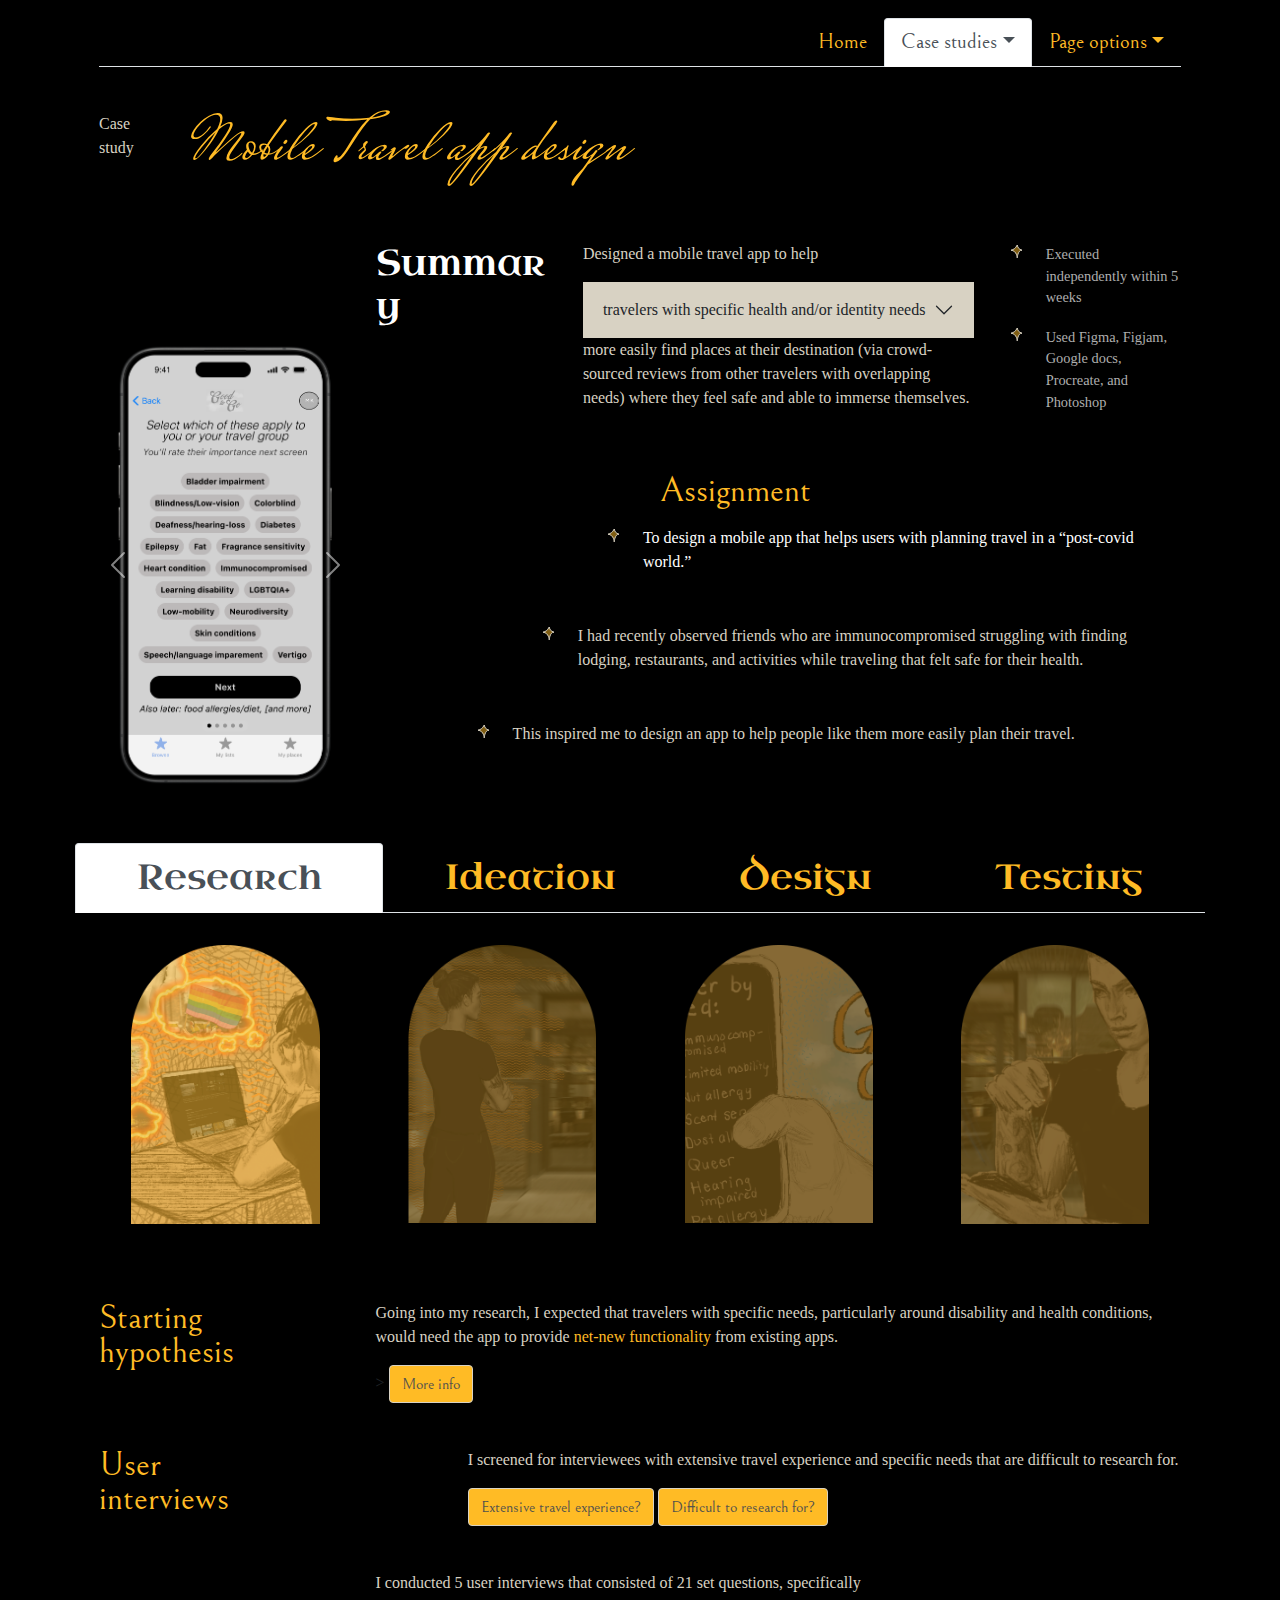
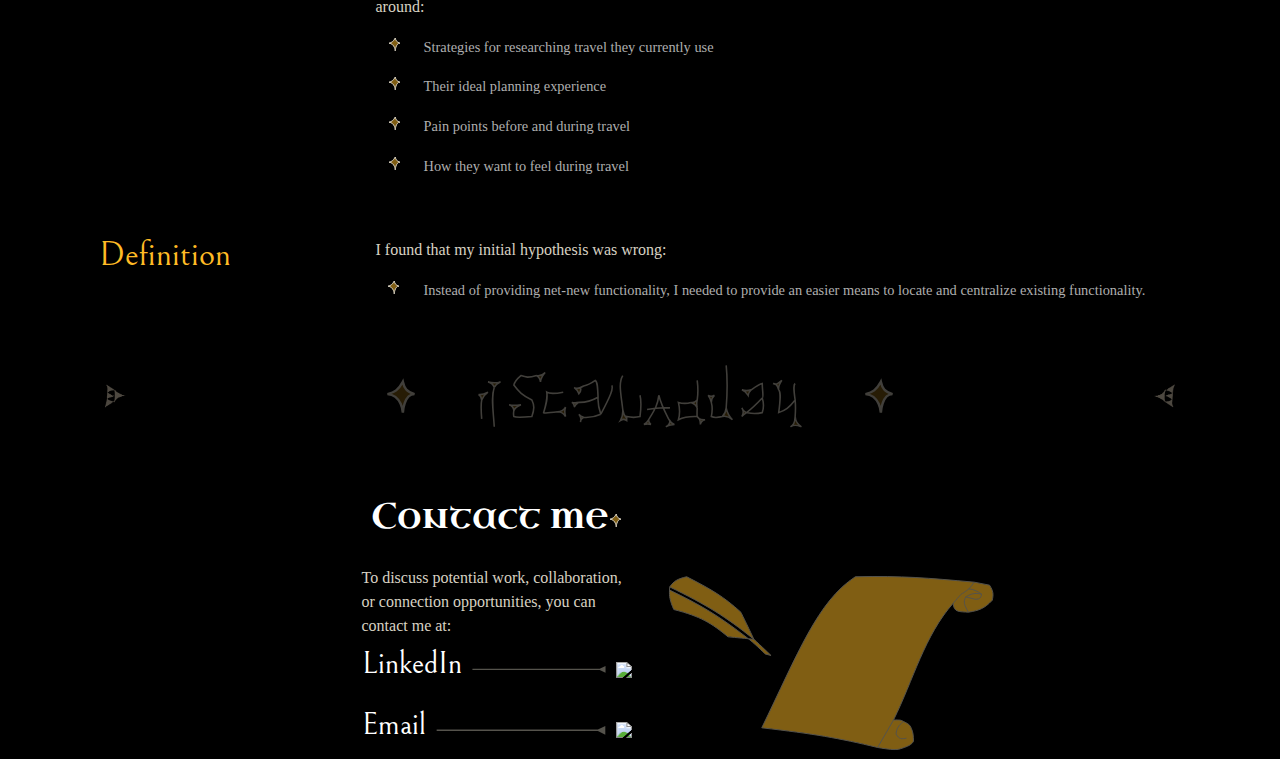
==== commit 5503da7f: "Fixing formatting" ====
--- a/index.html
+++ b/index.html
@@ -88,14 +88,20 @@
                     <h2>Summary</h2>
                 </div>
                 <div class="col-6">
-                    <p>Designed a mobile travel app to <font color="#FFBB25">help travelers with specific health and/or identity needs</font> more easily find places at their destination (via crowd-sourced reviews from other travelers with overlapping needs) where they feel safe and able to immerse themselves.</p>
-                    <a class="btn btn-primary myButton" data-bs-toggle="collapse" href="#collapseExample" role="button" aria-expanded="false" aria-controls="collapseExample">
-                        More info</a>
-                        <div class="collapse" id="collapseExample">
-                            <div class="card card-body myCardSmol">
-                            <p>Examples: travelers who are immunocompromised, have disabilities, chronic illness, allergies, specific identities or characteristics, etc that may cause challenges or safety concerns while traveling.</p>
+                        <p>Designed a mobile travel app to help</p>
+                        <div class="accordion accordion-flush" id="accordionFlushExample">
+                          <div class="accordion-item">
+                            <p class="accordion-header" id="flush-headingOne">
+                              <button class="accordion-button collapsed" type="button" data-bs-toggle="collapse" data-bs-target="#flush-collapseOne" aria-expanded="false" aria-controls="flush-collapseOne">
+                                travelers with specific health and/or identity needs
+                              </button>
+                            </p>
+                            <div id="flush-collapseOne" class="accordion-collapse collapse" aria-labelledby="flush-headingOne" data-bs-parent="#accordionFlushExample">
+                              <div class="accordion-body">Examples: travelers who are immunocompromised, have disabilities, chronic illness, allergies, specific identities or characteristics, etc that may cause challenges or safety concerns while traveling.</div>
                             </div>
-                        </div>
+                          </div>
+                          </div>
+                          <p>more easily find places at their destination (via crowd-sourced reviews from other travelers with overlapping needs) where they feel safe and able to immerse themselves.</p>
                 </div>
                 <div class="col-3 standardUL">
                     <ul>
--- a/css/style.css
+++ b/css/style.css
@@ -1,6 +1,10160 @@
+@charset "UTF-8";
+/*!
+ * Bootstrap v5.1.3 (https://getbootstrap.com/)
+ * Copyright 2011-2021 The Bootstrap Authors
+ * Copyright 2011-2021 Twitter, Inc.
+ * Licensed under MIT (https://github.com/twbs/bootstrap/blob/main/LICENSE)
+ */
+:root {
+  --bs-blue: #0d6efd;
+  --bs-indigo: #6610f2;
+  --bs-purple: #6f42c1;
+  --bs-pink: #d63384;
+  --bs-red: #dc3545;
+  --bs-orange: #fd7e14;
+  --bs-yellow: #ffc107;
+  --bs-green: #198754;
+  --bs-teal: #20c997;
+  --bs-cyan: #0dcaf0;
+  --bs-white: #fff;
+  --bs-gray: #6c757d;
+  --bs-gray-dark: #343a40;
+  --bs-gray-100: #f8f9fa;
+  --bs-gray-200: #e9ecef;
+  --bs-gray-300: #dee2e6;
+  --bs-gray-400: #ced4da;
+  --bs-gray-500: #adb5bd;
+  --bs-gray-600: #6c757d;
+  --bs-gray-700: #495057;
+  --bs-gray-800: #343a40;
+  --bs-gray-900: #212529;
+  --bs-primary: #FFBB25;
+  --bs-secondary: #6c757d;
+  --bs-success: #198754;
+  --bs-info: #0dcaf0;
+  --bs-warning: #ffc107;
+  --bs-danger: #dc3545;
+  --bs-light: #f8f9fa;
+  --bs-dark: #212529;
+  --bs-primary-rgb: 255, 187, 37;
+  --bs-secondary-rgb: 108, 117, 125;
+  --bs-success-rgb: 25, 135, 84;
+  --bs-info-rgb: 13, 202, 240;
+  --bs-warning-rgb: 255, 193, 7;
+  --bs-danger-rgb: 220, 53, 69;
+  --bs-light-rgb: 248, 249, 250;
+  --bs-dark-rgb: 33, 37, 41;
+  --bs-white-rgb: 255, 255, 255;
+  --bs-black-rgb: 0, 0, 0;
+  --bs-body-color-rgb: 33, 37, 41;
+  --bs-body-bg-rgb: 255, 255, 255;
+  --bs-font-sans-serif: system-ui, -apple-system, "Segoe UI", Roboto, "Helvetica Neue", Arial, "Noto Sans", "Liberation Sans", sans-serif, "Apple Color Emoji", "Segoe UI Emoji", "Segoe UI Symbol", "Noto Color Emoji";
+  --bs-font-monospace: SFMono-Regular, Menlo, Monaco, Consolas, "Liberation Mono", "Courier New", monospace;
+  --bs-gradient: linear-gradient(180deg, rgba(255, 255, 255, 0.15), rgba(255, 255, 255, 0));
+  --bs-body-font-family: var(--bs-font-sans-serif);
+  --bs-body-font-size: 1rem;
+  --bs-body-font-weight: 400;
+  --bs-body-line-height: 1.5;
+  --bs-body-color: #212529;
+  --bs-body-bg: #fff;
+}
+
+*,
+*::before,
+*::after {
+  box-sizing: border-box;
+}
+
+@media (prefers-reduced-motion: no-preference) {
+  :root {
+    scroll-behavior: smooth;
+  }
+}
+
+body {
+  margin: 0;
+  font-family: var(--bs-body-font-family);
+  font-size: var(--bs-body-font-size);
+  font-weight: var(--bs-body-font-weight);
+  line-height: var(--bs-body-line-height);
+  color: var(--bs-body-color);
+  text-align: var(--bs-body-text-align);
+  background-color: var(--bs-body-bg);
+  -webkit-text-size-adjust: 100%;
+  -webkit-tap-highlight-color: rgba(0, 0, 0, 0);
+}
+
+hr {
+  margin: 1rem 0;
+  color: inherit;
+  background-color: currentColor;
+  border: 0;
+  opacity: 0.25;
+}
+
+hr:not([size]) {
+  height: 1px;
+}
+
+h6, .h6, h5, .h5, h4, .h4, h3, .h3, h2, .h2, h1, .h1 {
+  margin-top: 0;
+  margin-bottom: 0.5rem;
+  font-weight: 500;
+  line-height: 1.2;
+}
+
+h1, .h1 {
+  font-size: calc(1.375rem + 1.5vw);
+}
+@media (min-width: 1200px) {
+  h1, .h1 {
+    font-size: 2.5rem;
+  }
+}
+
+h2, .h2 {
+  font-size: calc(1.325rem + 0.9vw);
+}
+@media (min-width: 1200px) {
+  h2, .h2 {
+    font-size: 2rem;
+  }
+}
+
+h3, .h3 {
+  font-size: calc(1.3rem + 0.6vw);
+}
+@media (min-width: 1200px) {
+  h3, .h3 {
+    font-size: 1.75rem;
+  }
+}
+
+h4, .h4 {
+  font-size: calc(1.275rem + 0.3vw);
+}
+@media (min-width: 1200px) {
+  h4, .h4 {
+    font-size: 1.5rem;
+  }
+}
+
+h5, .h5 {
+  font-size: 1.25rem;
+}
+
+h6, .h6 {
+  font-size: 1rem;
+}
+
+p {
+  margin-top: 0;
+  margin-bottom: 1rem;
+}
+
+abbr[title],
+abbr[data-bs-original-title] {
+  -webkit-text-decoration: underline dotted;
+          text-decoration: underline dotted;
+  cursor: help;
+  -webkit-text-decoration-skip-ink: none;
+          text-decoration-skip-ink: none;
+}
+
+address {
+  margin-bottom: 1rem;
+  font-style: normal;
+  line-height: inherit;
+}
+
+ol,
+ul {
+  padding-left: 2rem;
+}
+
+ol,
+ul,
+dl {
+  margin-top: 0;
+  margin-bottom: 1rem;
+}
+
+ol ol,
+ul ul,
+ol ul,
+ul ol {
+  margin-bottom: 0;
+}
+
+dt {
+  font-weight: 700;
+}
+
+dd {
+  margin-bottom: 0.5rem;
+  margin-left: 0;
+}
+
+blockquote {
+  margin: 0 0 1rem;
+}
+
+b,
+strong {
+  font-weight: bolder;
+}
+
+small, .small {
+  font-size: 0.875em;
+}
+
+mark, .mark {
+  padding: 0.2em;
+  background-color: #fcf8e3;
+}
+
+sub,
+sup {
+  position: relative;
+  font-size: 0.75em;
+  line-height: 0;
+  vertical-align: baseline;
+}
+
+sub {
+  bottom: -0.25em;
+}
+
+sup {
+  top: -0.5em;
+}
+
+a {
+  color: #FFBB25;
+  text-decoration: underline;
+}
+a:hover {
+  color: #AEAEAE;
+}
+
+a:not([href]):not([class]), a:not([href]):not([class]):hover {
+  color: inherit;
+  text-decoration: none;
+}
+
+pre,
+code,
+kbd,
+samp {
+  font-family: var(--bs-font-monospace);
+  font-size: 1em;
+  direction: ltr /* rtl:ignore */;
+  unicode-bidi: bidi-override;
+}
+
+pre {
+  display: block;
+  margin-top: 0;
+  margin-bottom: 1rem;
+  overflow: auto;
+  font-size: 0.875em;
+}
+pre code {
+  font-size: inherit;
+  color: inherit;
+  word-break: normal;
+}
+
+code {
+  font-size: 0.875em;
+  color: #d63384;
+  word-wrap: break-word;
+}
+a > code {
+  color: inherit;
+}
+
+kbd {
+  padding: 0.2rem 0.4rem;
+  font-size: 0.875em;
+  color: #fff;
+  background-color: #212529;
+  border-radius: 0.2rem;
+}
+kbd kbd {
+  padding: 0;
+  font-size: 1em;
+  font-weight: 700;
+}
+
+figure {
+  margin: 0 0 1rem;
+}
+
+img,
+svg {
+  vertical-align: middle;
+}
+
+table {
+  caption-side: bottom;
+  border-collapse: collapse;
+}
+
+caption {
+  padding-top: 0.5rem;
+  padding-bottom: 0.5rem;
+  color: #6c757d;
+  text-align: left;
+}
+
+th {
+  text-align: inherit;
+  text-align: -webkit-match-parent;
+}
+
+thead,
+tbody,
+tfoot,
+tr,
+td,
+th {
+  border-color: inherit;
+  border-style: solid;
+  border-width: 0;
+}
+
+label {
+  display: inline-block;
+}
+
+button {
+  border-radius: 0;
+}
+
+button:focus:not(:focus-visible) {
+  outline: 0;
+}
+
+input,
+button,
+select,
+optgroup,
+textarea {
+  margin: 0;
+  font-family: inherit;
+  font-size: inherit;
+  line-height: inherit;
+}
+
+button,
+select {
+  text-transform: none;
+}
+
+[role=button] {
+  cursor: pointer;
+}
+
+select {
+  word-wrap: normal;
+}
+select:disabled {
+  opacity: 1;
+}
+
+[list]::-webkit-calendar-picker-indicator {
+  display: none;
+}
+
+button,
+[type=button],
+[type=reset],
+[type=submit] {
+  -webkit-appearance: button;
+}
+button:not(:disabled),
+[type=button]:not(:disabled),
+[type=reset]:not(:disabled),
+[type=submit]:not(:disabled) {
+  cursor: pointer;
+}
+
+::-moz-focus-inner {
+  padding: 0;
+  border-style: none;
+}
+
+textarea {
+  resize: vertical;
+}
+
+fieldset {
+  min-width: 0;
+  padding: 0;
+  margin: 0;
+  border: 0;
+}
+
+legend {
+  float: left;
+  width: 100%;
+  padding: 0;
+  margin-bottom: 0.5rem;
+  font-size: calc(1.275rem + 0.3vw);
+  line-height: inherit;
+}
+@media (min-width: 1200px) {
+  legend {
+    font-size: 1.5rem;
+  }
+}
+legend + * {
+  clear: left;
+}
+
+::-webkit-datetime-edit-fields-wrapper,
+::-webkit-datetime-edit-text,
+::-webkit-datetime-edit-minute,
+::-webkit-datetime-edit-hour-field,
+::-webkit-datetime-edit-day-field,
+::-webkit-datetime-edit-month-field,
+::-webkit-datetime-edit-year-field {
+  padding: 0;
+}
+
+::-webkit-inner-spin-button {
+  height: auto;
+}
+
+[type=search] {
+  outline-offset: -2px;
+  -webkit-appearance: textfield;
+}
+
+/* rtl:raw:
+[type="tel"],
+[type="url"],
+[type="email"],
+[type="number"] {
+  direction: ltr;
+}
+*/
+::-webkit-search-decoration {
+  -webkit-appearance: none;
+}
+
+::-webkit-color-swatch-wrapper {
+  padding: 0;
+}
+
+::file-selector-button {
+  font: inherit;
+}
+
+::-webkit-file-upload-button {
+  font: inherit;
+  -webkit-appearance: button;
+}
+
+output {
+  display: inline-block;
+}
+
+iframe {
+  border: 0;
+}
+
+summary {
+  display: list-item;
+  cursor: pointer;
+}
+
+progress {
+  vertical-align: baseline;
+}
+
+[hidden] {
+  display: none !important;
+}
+
+.lead {
+  font-size: 1.25rem;
+  font-weight: 300;
+}
+
+.display-1 {
+  font-size: calc(1.625rem + 4.5vw);
+  font-weight: 300;
+  line-height: 1.2;
+}
+@media (min-width: 1200px) {
+  .display-1 {
+    font-size: 5rem;
+  }
+}
+
+.display-2 {
+  font-size: calc(1.575rem + 3.9vw);
+  font-weight: 300;
+  line-height: 1.2;
+}
+@media (min-width: 1200px) {
+  .display-2 {
+    font-size: 4.5rem;
+  }
+}
+
+.display-3 {
+  font-size: calc(1.525rem + 3.3vw);
+  font-weight: 300;
+  line-height: 1.2;
+}
+@media (min-width: 1200px) {
+  .display-3 {
+    font-size: 4rem;
+  }
+}
+
+.display-4 {
+  font-size: calc(1.475rem + 2.7vw);
+  font-weight: 300;
+  line-height: 1.2;
+}
+@media (min-width: 1200px) {
+  .display-4 {
+    font-size: 3.5rem;
+  }
+}
+
+.display-5 {
+  font-size: calc(1.425rem + 2.1vw);
+  font-weight: 300;
+  line-height: 1.2;
+}
+@media (min-width: 1200px) {
+  .display-5 {
+    font-size: 3rem;
+  }
+}
+
+.display-6 {
+  font-size: calc(1.375rem + 1.5vw);
+  font-weight: 300;
+  line-height: 1.2;
+}
+@media (min-width: 1200px) {
+  .display-6 {
+    font-size: 2.5rem;
+  }
+}
+
+.list-unstyled {
+  padding-left: 0;
+  list-style: none;
+}
+
+.list-inline {
+  padding-left: 0;
+  list-style: none;
+}
+
+.list-inline-item {
+  display: inline-block;
+}
+.list-inline-item:not(:last-child) {
+  margin-right: 0.5rem;
+}
+
+.initialism {
+  font-size: 0.875em;
+  text-transform: uppercase;
+}
+
+.blockquote {
+  margin-bottom: 1rem;
+  font-size: 1.25rem;
+}
+.blockquote > :last-child {
+  margin-bottom: 0;
+}
+
+.blockquote-footer {
+  margin-top: -1rem;
+  margin-bottom: 1rem;
+  font-size: 0.875em;
+  color: #6c757d;
+}
+.blockquote-footer::before {
+  content: "— ";
+}
+
+.img-fluid {
+  max-width: 100%;
+  height: auto;
+}
+
+.img-thumbnail {
+  padding: 0.25rem;
+  background-color: #fff;
+  border: 1px solid #dee2e6;
+  border-radius: 0.25rem;
+  max-width: 100%;
+  height: auto;
+}
+
+.figure {
+  display: inline-block;
+}
+
+.figure-img {
+  margin-bottom: 0.5rem;
+  line-height: 1;
+}
+
+.figure-caption {
+  font-size: 0.875em;
+  color: #6c757d;
+}
+
+.container,
+.container-fluid,
+.container-xxl,
+.container-xl,
+.container-lg,
+.container-md,
+.container-sm {
+  width: 100%;
+  padding-right: var(--bs-gutter-x, 0.75rem);
+  padding-left: var(--bs-gutter-x, 0.75rem);
+  margin-right: auto;
+  margin-left: auto;
+}
+
+@media (min-width: 576px) {
+  .container-sm, .container {
+    max-width: 540px;
+  }
+}
+@media (min-width: 768px) {
+  .container-md, .container-sm, .container {
+    max-width: 720px;
+  }
+}
+@media (min-width: 992px) {
+  .container-lg, .container-md, .container-sm, .container {
+    max-width: 960px;
+  }
+}
+@media (min-width: 1200px) {
+  .container-xl, .container-lg, .container-md, .container-sm, .container {
+    max-width: 1140px;
+  }
+}
+@media (min-width: 1400px) {
+  .container-xxl, .container-xl, .container-lg, .container-md, .container-sm, .container {
+    max-width: 1320px;
+  }
+}
+.row {
+  --bs-gutter-x: 1.5rem;
+  --bs-gutter-y: 0;
+  display: flex;
+  flex-wrap: wrap;
+  margin-top: calc(-1 * var(--bs-gutter-y));
+  margin-right: calc(-0.5 * var(--bs-gutter-x));
+  margin-left: calc(-0.5 * var(--bs-gutter-x));
+}
+.row > * {
+  flex-shrink: 0;
+  width: 100%;
+  max-width: 100%;
+  padding-right: calc(var(--bs-gutter-x) * 0.5);
+  padding-left: calc(var(--bs-gutter-x) * 0.5);
+  margin-top: var(--bs-gutter-y);
+}
+
+.col {
+  flex: 1 0 0%;
+}
+
+.row-cols-auto > * {
+  flex: 0 0 auto;
+  width: auto;
+}
+
+.row-cols-1 > * {
+  flex: 0 0 auto;
+  width: 100%;
+}
+
+.row-cols-2 > * {
+  flex: 0 0 auto;
+  width: 50%;
+}
+
+.row-cols-3 > * {
+  flex: 0 0 auto;
+  width: 33.3333333333%;
+}
+
+.row-cols-4 > * {
+  flex: 0 0 auto;
+  width: 25%;
+}
+
+.row-cols-5 > * {
+  flex: 0 0 auto;
+  width: 20%;
+}
+
+.row-cols-6 > * {
+  flex: 0 0 auto;
+  width: 16.6666666667%;
+}
+
+.col-auto {
+  flex: 0 0 auto;
+  width: auto;
+}
+
+.col-1 {
+  flex: 0 0 auto;
+  width: 8.33333333%;
+}
+
+.col-2 {
+  flex: 0 0 auto;
+  width: 16.66666667%;
+}
+
+.col-3 {
+  flex: 0 0 auto;
+  width: 25%;
+}
+
+.col-4 {
+  flex: 0 0 auto;
+  width: 33.33333333%;
+}
+
+.col-5 {
+  flex: 0 0 auto;
+  width: 41.66666667%;
+}
+
+.col-6 {
+  flex: 0 0 auto;
+  width: 50%;
+}
+
+.col-7 {
+  flex: 0 0 auto;
+  width: 58.33333333%;
+}
+
+.col-8 {
+  flex: 0 0 auto;
+  width: 66.66666667%;
+}
+
+.col-9 {
+  flex: 0 0 auto;
+  width: 75%;
+}
+
+.col-10 {
+  flex: 0 0 auto;
+  width: 83.33333333%;
+}
+
+.col-11 {
+  flex: 0 0 auto;
+  width: 91.66666667%;
+}
+
+.col-12 {
+  flex: 0 0 auto;
+  width: 100%;
+}
+
+.offset-1 {
+  margin-left: 8.33333333%;
+}
+
+.offset-2 {
+  margin-left: 16.66666667%;
+}
+
+.offset-3 {
+  margin-left: 25%;
+}
+
+.offset-4 {
+  margin-left: 33.33333333%;
+}
+
+.offset-5 {
+  margin-left: 41.66666667%;
+}
+
+.offset-6 {
+  margin-left: 50%;
+}
+
+.offset-7 {
+  margin-left: 58.33333333%;
+}
+
+.offset-8 {
+  margin-left: 66.66666667%;
+}
+
+.offset-9 {
+  margin-left: 75%;
+}
+
+.offset-10 {
+  margin-left: 83.33333333%;
+}
+
+.offset-11 {
+  margin-left: 91.66666667%;
+}
+
+.g-0,
+.gx-0 {
+  --bs-gutter-x: 0;
+}
+
+.g-0,
+.gy-0 {
+  --bs-gutter-y: 0;
+}
+
+.g-1,
+.gx-1 {
+  --bs-gutter-x: 0.25rem;
+}
+
+.g-1,
+.gy-1 {
+  --bs-gutter-y: 0.25rem;
+}
+
+.g-2,
+.gx-2 {
+  --bs-gutter-x: 0.5rem;
+}
+
+.g-2,
+.gy-2 {
+  --bs-gutter-y: 0.5rem;
+}
+
+.g-3,
+.gx-3 {
+  --bs-gutter-x: 1rem;
+}
+
+.g-3,
+.gy-3 {
+  --bs-gutter-y: 1rem;
+}
+
+.g-4,
+.gx-4 {
+  --bs-gutter-x: 1.5rem;
+}
+
+.g-4,
+.gy-4 {
+  --bs-gutter-y: 1.5rem;
+}
+
+.g-5,
+.gx-5 {
+  --bs-gutter-x: 3rem;
+}
+
+.g-5,
+.gy-5 {
+  --bs-gutter-y: 3rem;
+}
+
+@media (min-width: 576px) {
+  .col-sm {
+    flex: 1 0 0%;
+  }
+  .row-cols-sm-auto > * {
+    flex: 0 0 auto;
+    width: auto;
+  }
+  .row-cols-sm-1 > * {
+    flex: 0 0 auto;
+    width: 100%;
+  }
+  .row-cols-sm-2 > * {
+    flex: 0 0 auto;
+    width: 50%;
+  }
+  .row-cols-sm-3 > * {
+    flex: 0 0 auto;
+    width: 33.3333333333%;
+  }
+  .row-cols-sm-4 > * {
+    flex: 0 0 auto;
+    width: 25%;
+  }
+  .row-cols-sm-5 > * {
+    flex: 0 0 auto;
+    width: 20%;
+  }
+  .row-cols-sm-6 > * {
+    flex: 0 0 auto;
+    width: 16.6666666667%;
+  }
+  .col-sm-auto {
+    flex: 0 0 auto;
+    width: auto;
+  }
+  .col-sm-1 {
+    flex: 0 0 auto;
+    width: 8.33333333%;
+  }
+  .col-sm-2 {
+    flex: 0 0 auto;
+    width: 16.66666667%;
+  }
+  .col-sm-3 {
+    flex: 0 0 auto;
+    width: 25%;
+  }
+  .col-sm-4 {
+    flex: 0 0 auto;
+    width: 33.33333333%;
+  }
+  .col-sm-5 {
+    flex: 0 0 auto;
+    width: 41.66666667%;
+  }
+  .col-sm-6 {
+    flex: 0 0 auto;
+    width: 50%;
+  }
+  .col-sm-7 {
+    flex: 0 0 auto;
+    width: 58.33333333%;
+  }
+  .col-sm-8 {
+    flex: 0 0 auto;
+    width: 66.66666667%;
+  }
+  .col-sm-9 {
+    flex: 0 0 auto;
+    width: 75%;
+  }
+  .col-sm-10 {
+    flex: 0 0 auto;
+    width: 83.33333333%;
+  }
+  .col-sm-11 {
+    flex: 0 0 auto;
+    width: 91.66666667%;
+  }
+  .col-sm-12 {
+    flex: 0 0 auto;
+    width: 100%;
+  }
+  .offset-sm-0 {
+    margin-left: 0;
+  }
+  .offset-sm-1 {
+    margin-left: 8.33333333%;
+  }
+  .offset-sm-2 {
+    margin-left: 16.66666667%;
+  }
+  .offset-sm-3 {
+    margin-left: 25%;
+  }
+  .offset-sm-4 {
+    margin-left: 33.33333333%;
+  }
+  .offset-sm-5 {
+    margin-left: 41.66666667%;
+  }
+  .offset-sm-6 {
+    margin-left: 50%;
+  }
+  .offset-sm-7 {
+    margin-left: 58.33333333%;
+  }
+  .offset-sm-8 {
+    margin-left: 66.66666667%;
+  }
+  .offset-sm-9 {
+    margin-left: 75%;
+  }
+  .offset-sm-10 {
+    margin-left: 83.33333333%;
+  }
+  .offset-sm-11 {
+    margin-left: 91.66666667%;
+  }
+  .g-sm-0,
+  .gx-sm-0 {
+    --bs-gutter-x: 0;
+  }
+  .g-sm-0,
+  .gy-sm-0 {
+    --bs-gutter-y: 0;
+  }
+  .g-sm-1,
+  .gx-sm-1 {
+    --bs-gutter-x: 0.25rem;
+  }
+  .g-sm-1,
+  .gy-sm-1 {
+    --bs-gutter-y: 0.25rem;
+  }
+  .g-sm-2,
+  .gx-sm-2 {
+    --bs-gutter-x: 0.5rem;
+  }
+  .g-sm-2,
+  .gy-sm-2 {
+    --bs-gutter-y: 0.5rem;
+  }
+  .g-sm-3,
+  .gx-sm-3 {
+    --bs-gutter-x: 1rem;
+  }
+  .g-sm-3,
+  .gy-sm-3 {
+    --bs-gutter-y: 1rem;
+  }
+  .g-sm-4,
+  .gx-sm-4 {
+    --bs-gutter-x: 1.5rem;
+  }
+  .g-sm-4,
+  .gy-sm-4 {
+    --bs-gutter-y: 1.5rem;
+  }
+  .g-sm-5,
+  .gx-sm-5 {
+    --bs-gutter-x: 3rem;
+  }
+  .g-sm-5,
+  .gy-sm-5 {
+    --bs-gutter-y: 3rem;
+  }
+}
+@media (min-width: 768px) {
+  .col-md {
+    flex: 1 0 0%;
+  }
+  .row-cols-md-auto > * {
+    flex: 0 0 auto;
+    width: auto;
+  }
+  .row-cols-md-1 > * {
+    flex: 0 0 auto;
+    width: 100%;
+  }
+  .row-cols-md-2 > * {
+    flex: 0 0 auto;
+    width: 50%;
+  }
+  .row-cols-md-3 > * {
+    flex: 0 0 auto;
+    width: 33.3333333333%;
+  }
+  .row-cols-md-4 > * {
+    flex: 0 0 auto;
+    width: 25%;
+  }
+  .row-cols-md-5 > * {
+    flex: 0 0 auto;
+    width: 20%;
+  }
+  .row-cols-md-6 > * {
+    flex: 0 0 auto;
+    width: 16.6666666667%;
+  }
+  .col-md-auto {
+    flex: 0 0 auto;
+    width: auto;
+  }
+  .col-md-1 {
+    flex: 0 0 auto;
+    width: 8.33333333%;
+  }
+  .col-md-2 {
+    flex: 0 0 auto;
+    width: 16.66666667%;
+  }
+  .col-md-3 {
+    flex: 0 0 auto;
+    width: 25%;
+  }
+  .col-md-4 {
+    flex: 0 0 auto;
+    width: 33.33333333%;
+  }
+  .col-md-5 {
+    flex: 0 0 auto;
+    width: 41.66666667%;
+  }
+  .col-md-6 {
+    flex: 0 0 auto;
+    width: 50%;
+  }
+  .col-md-7 {
+    flex: 0 0 auto;
+    width: 58.33333333%;
+  }
+  .col-md-8 {
+    flex: 0 0 auto;
+    width: 66.66666667%;
+  }
+  .col-md-9 {
+    flex: 0 0 auto;
+    width: 75%;
+  }
+  .col-md-10 {
+    flex: 0 0 auto;
+    width: 83.33333333%;
+  }
+  .col-md-11 {
+    flex: 0 0 auto;
+    width: 91.66666667%;
+  }
+  .col-md-12 {
+    flex: 0 0 auto;
+    width: 100%;
+  }
+  .offset-md-0 {
+    margin-left: 0;
+  }
+  .offset-md-1 {
+    margin-left: 8.33333333%;
+  }
+  .offset-md-2 {
+    margin-left: 16.66666667%;
+  }
+  .offset-md-3 {
+    margin-left: 25%;
+  }
+  .offset-md-4 {
+    margin-left: 33.33333333%;
+  }
+  .offset-md-5 {
+    margin-left: 41.66666667%;
+  }
+  .offset-md-6 {
+    margin-left: 50%;
+  }
+  .offset-md-7 {
+    margin-left: 58.33333333%;
+  }
+  .offset-md-8 {
+    margin-left: 66.66666667%;
+  }
+  .offset-md-9 {
+    margin-left: 75%;
+  }
+  .offset-md-10 {
+    margin-left: 83.33333333%;
+  }
+  .offset-md-11 {
+    margin-left: 91.66666667%;
+  }
+  .g-md-0,
+  .gx-md-0 {
+    --bs-gutter-x: 0;
+  }
+  .g-md-0,
+  .gy-md-0 {
+    --bs-gutter-y: 0;
+  }
+  .g-md-1,
+  .gx-md-1 {
+    --bs-gutter-x: 0.25rem;
+  }
+  .g-md-1,
+  .gy-md-1 {
+    --bs-gutter-y: 0.25rem;
+  }
+  .g-md-2,
+  .gx-md-2 {
+    --bs-gutter-x: 0.5rem;
+  }
+  .g-md-2,
+  .gy-md-2 {
+    --bs-gutter-y: 0.5rem;
+  }
+  .g-md-3,
+  .gx-md-3 {
+    --bs-gutter-x: 1rem;
+  }
+  .g-md-3,
+  .gy-md-3 {
+    --bs-gutter-y: 1rem;
+  }
+  .g-md-4,
+  .gx-md-4 {
+    --bs-gutter-x: 1.5rem;
+  }
+  .g-md-4,
+  .gy-md-4 {
+    --bs-gutter-y: 1.5rem;
+  }
+  .g-md-5,
+  .gx-md-5 {
+    --bs-gutter-x: 3rem;
+  }
+  .g-md-5,
+  .gy-md-5 {
+    --bs-gutter-y: 3rem;
+  }
+}
+@media (min-width: 992px) {
+  .col-lg {
+    flex: 1 0 0%;
+  }
+  .row-cols-lg-auto > * {
+    flex: 0 0 auto;
+    width: auto;
+  }
+  .row-cols-lg-1 > * {
+    flex: 0 0 auto;
+    width: 100%;
+  }
+  .row-cols-lg-2 > * {
+    flex: 0 0 auto;
+    width: 50%;
+  }
+  .row-cols-lg-3 > * {
+    flex: 0 0 auto;
+    width: 33.3333333333%;
+  }
+  .row-cols-lg-4 > * {
+    flex: 0 0 auto;
+    width: 25%;
+  }
+  .row-cols-lg-5 > * {
+    flex: 0 0 auto;
+    width: 20%;
+  }
+  .row-cols-lg-6 > * {
+    flex: 0 0 auto;
+    width: 16.6666666667%;
+  }
+  .col-lg-auto {
+    flex: 0 0 auto;
+    width: auto;
+  }
+  .col-lg-1 {
+    flex: 0 0 auto;
+    width: 8.33333333%;
+  }
+  .col-lg-2 {
+    flex: 0 0 auto;
+    width: 16.66666667%;
+  }
+  .col-lg-3 {
+    flex: 0 0 auto;
+    width: 25%;
+  }
+  .col-lg-4 {
+    flex: 0 0 auto;
+    width: 33.33333333%;
+  }
+  .col-lg-5 {
+    flex: 0 0 auto;
+    width: 41.66666667%;
+  }
+  .col-lg-6 {
+    flex: 0 0 auto;
+    width: 50%;
+  }
+  .col-lg-7 {
+    flex: 0 0 auto;
+    width: 58.33333333%;
+  }
+  .col-lg-8 {
+    flex: 0 0 auto;
+    width: 66.66666667%;
+  }
+  .col-lg-9 {
+    flex: 0 0 auto;
+    width: 75%;
+  }
+  .col-lg-10 {
+    flex: 0 0 auto;
+    width: 83.33333333%;
+  }
+  .col-lg-11 {
+    flex: 0 0 auto;
+    width: 91.66666667%;
+  }
+  .col-lg-12 {
+    flex: 0 0 auto;
+    width: 100%;
+  }
+  .offset-lg-0 {
+    margin-left: 0;
+  }
+  .offset-lg-1 {
+    margin-left: 8.33333333%;
+  }
+  .offset-lg-2 {
+    margin-left: 16.66666667%;
+  }
+  .offset-lg-3 {
+    margin-left: 25%;
+  }
+  .offset-lg-4 {
+    margin-left: 33.33333333%;
+  }
+  .offset-lg-5 {
+    margin-left: 41.66666667%;
+  }
+  .offset-lg-6 {
+    margin-left: 50%;
+  }
+  .offset-lg-7 {
+    margin-left: 58.33333333%;
+  }
+  .offset-lg-8 {
+    margin-left: 66.66666667%;
+  }
+  .offset-lg-9 {
+    margin-left: 75%;
+  }
+  .offset-lg-10 {
+    margin-left: 83.33333333%;
+  }
+  .offset-lg-11 {
+    margin-left: 91.66666667%;
+  }
+  .g-lg-0,
+  .gx-lg-0 {
+    --bs-gutter-x: 0;
+  }
+  .g-lg-0,
+  .gy-lg-0 {
+    --bs-gutter-y: 0;
+  }
+  .g-lg-1,
+  .gx-lg-1 {
+    --bs-gutter-x: 0.25rem;
+  }
+  .g-lg-1,
+  .gy-lg-1 {
+    --bs-gutter-y: 0.25rem;
+  }
+  .g-lg-2,
+  .gx-lg-2 {
+    --bs-gutter-x: 0.5rem;
+  }
+  .g-lg-2,
+  .gy-lg-2 {
+    --bs-gutter-y: 0.5rem;
+  }
+  .g-lg-3,
+  .gx-lg-3 {
+    --bs-gutter-x: 1rem;
+  }
+  .g-lg-3,
+  .gy-lg-3 {
+    --bs-gutter-y: 1rem;
+  }
+  .g-lg-4,
+  .gx-lg-4 {
+    --bs-gutter-x: 1.5rem;
+  }
+  .g-lg-4,
+  .gy-lg-4 {
+    --bs-gutter-y: 1.5rem;
+  }
+  .g-lg-5,
+  .gx-lg-5 {
+    --bs-gutter-x: 3rem;
+  }
+  .g-lg-5,
+  .gy-lg-5 {
+    --bs-gutter-y: 3rem;
+  }
+}
+@media (min-width: 1200px) {
+  .col-xl {
+    flex: 1 0 0%;
+  }
+  .row-cols-xl-auto > * {
+    flex: 0 0 auto;
+    width: auto;
+  }
+  .row-cols-xl-1 > * {
+    flex: 0 0 auto;
+    width: 100%;
+  }
+  .row-cols-xl-2 > * {
+    flex: 0 0 auto;
+    width: 50%;
+  }
+  .row-cols-xl-3 > * {
+    flex: 0 0 auto;
+    width: 33.3333333333%;
+  }
+  .row-cols-xl-4 > * {
+    flex: 0 0 auto;
+    width: 25%;
+  }
+  .row-cols-xl-5 > * {
+    flex: 0 0 auto;
+    width: 20%;
+  }
+  .row-cols-xl-6 > * {
+    flex: 0 0 auto;
+    width: 16.6666666667%;
+  }
+  .col-xl-auto {
+    flex: 0 0 auto;
+    width: auto;
+  }
+  .col-xl-1 {
+    flex: 0 0 auto;
+    width: 8.33333333%;
+  }
+  .col-xl-2 {
+    flex: 0 0 auto;
+    width: 16.66666667%;
+  }
+  .col-xl-3 {
+    flex: 0 0 auto;
+    width: 25%;
+  }
+  .col-xl-4 {
+    flex: 0 0 auto;
+    width: 33.33333333%;
+  }
+  .col-xl-5 {
+    flex: 0 0 auto;
+    width: 41.66666667%;
+  }
+  .col-xl-6 {
+    flex: 0 0 auto;
+    width: 50%;
+  }
+  .col-xl-7 {
+    flex: 0 0 auto;
+    width: 58.33333333%;
+  }
+  .col-xl-8 {
+    flex: 0 0 auto;
+    width: 66.66666667%;
+  }
+  .col-xl-9 {
+    flex: 0 0 auto;
+    width: 75%;
+  }
+  .col-xl-10 {
+    flex: 0 0 auto;
+    width: 83.33333333%;
+  }
+  .col-xl-11 {
+    flex: 0 0 auto;
+    width: 91.66666667%;
+  }
+  .col-xl-12 {
+    flex: 0 0 auto;
+    width: 100%;
+  }
+  .offset-xl-0 {
+    margin-left: 0;
+  }
+  .offset-xl-1 {
+    margin-left: 8.33333333%;
+  }
+  .offset-xl-2 {
+    margin-left: 16.66666667%;
+  }
+  .offset-xl-3 {
+    margin-left: 25%;
+  }
+  .offset-xl-4 {
+    margin-left: 33.33333333%;
+  }
+  .offset-xl-5 {
+    margin-left: 41.66666667%;
+  }
+  .offset-xl-6 {
+    margin-left: 50%;
+  }
+  .offset-xl-7 {
+    margin-left: 58.33333333%;
+  }
+  .offset-xl-8 {
+    margin-left: 66.66666667%;
+  }
+  .offset-xl-9 {
+    margin-left: 75%;
+  }
+  .offset-xl-10 {
+    margin-left: 83.33333333%;
+  }
+  .offset-xl-11 {
+    margin-left: 91.66666667%;
+  }
+  .g-xl-0,
+  .gx-xl-0 {
+    --bs-gutter-x: 0;
+  }
+  .g-xl-0,
+  .gy-xl-0 {
+    --bs-gutter-y: 0;
+  }
+  .g-xl-1,
+  .gx-xl-1 {
+    --bs-gutter-x: 0.25rem;
+  }
+  .g-xl-1,
+  .gy-xl-1 {
+    --bs-gutter-y: 0.25rem;
+  }
+  .g-xl-2,
+  .gx-xl-2 {
+    --bs-gutter-x: 0.5rem;
+  }
+  .g-xl-2,
+  .gy-xl-2 {
+    --bs-gutter-y: 0.5rem;
+  }
+  .g-xl-3,
+  .gx-xl-3 {
+    --bs-gutter-x: 1rem;
+  }
+  .g-xl-3,
+  .gy-xl-3 {
+    --bs-gutter-y: 1rem;
+  }
+  .g-xl-4,
+  .gx-xl-4 {
+    --bs-gutter-x: 1.5rem;
+  }
+  .g-xl-4,
+  .gy-xl-4 {
+    --bs-gutter-y: 1.5rem;
+  }
+  .g-xl-5,
+  .gx-xl-5 {
+    --bs-gutter-x: 3rem;
+  }
+  .g-xl-5,
+  .gy-xl-5 {
+    --bs-gutter-y: 3rem;
+  }
+}
+@media (min-width: 1400px) {
+  .col-xxl {
+    flex: 1 0 0%;
+  }
+  .row-cols-xxl-auto > * {
+    flex: 0 0 auto;
+    width: auto;
+  }
+  .row-cols-xxl-1 > * {
+    flex: 0 0 auto;
+    width: 100%;
+  }
+  .row-cols-xxl-2 > * {
+    flex: 0 0 auto;
+    width: 50%;
+  }
+  .row-cols-xxl-3 > * {
+    flex: 0 0 auto;
+    width: 33.3333333333%;
+  }
+  .row-cols-xxl-4 > * {
+    flex: 0 0 auto;
+    width: 25%;
+  }
+  .row-cols-xxl-5 > * {
+    flex: 0 0 auto;
+    width: 20%;
+  }
+  .row-cols-xxl-6 > * {
+    flex: 0 0 auto;
+    width: 16.6666666667%;
+  }
+  .col-xxl-auto {
+    flex: 0 0 auto;
+    width: auto;
+  }
+  .col-xxl-1 {
+    flex: 0 0 auto;
+    width: 8.33333333%;
+  }
+  .col-xxl-2 {
+    flex: 0 0 auto;
+    width: 16.66666667%;
+  }
+  .col-xxl-3 {
+    flex: 0 0 auto;
+    width: 25%;
+  }
+  .col-xxl-4 {
+    flex: 0 0 auto;
+    width: 33.33333333%;
+  }
+  .col-xxl-5 {
+    flex: 0 0 auto;
+    width: 41.66666667%;
+  }
+  .col-xxl-6 {
+    flex: 0 0 auto;
+    width: 50%;
+  }
+  .col-xxl-7 {
+    flex: 0 0 auto;
+    width: 58.33333333%;
+  }
+  .col-xxl-8 {
+    flex: 0 0 auto;
+    width: 66.66666667%;
+  }
+  .col-xxl-9 {
+    flex: 0 0 auto;
+    width: 75%;
+  }
+  .col-xxl-10 {
+    flex: 0 0 auto;
+    width: 83.33333333%;
+  }
+  .col-xxl-11 {
+    flex: 0 0 auto;
+    width: 91.66666667%;
+  }
+  .col-xxl-12 {
+    flex: 0 0 auto;
+    width: 100%;
+  }
+  .offset-xxl-0 {
+    margin-left: 0;
+  }
+  .offset-xxl-1 {
+    margin-left: 8.33333333%;
+  }
+  .offset-xxl-2 {
+    margin-left: 16.66666667%;
+  }
+  .offset-xxl-3 {
+    margin-left: 25%;
+  }
+  .offset-xxl-4 {
+    margin-left: 33.33333333%;
+  }
+  .offset-xxl-5 {
+    margin-left: 41.66666667%;
+  }
+  .offset-xxl-6 {
+    margin-left: 50%;
+  }
+  .offset-xxl-7 {
+    margin-left: 58.33333333%;
+  }
+  .offset-xxl-8 {
+    margin-left: 66.66666667%;
+  }
+  .offset-xxl-9 {
+    margin-left: 75%;
+  }
+  .offset-xxl-10 {
+    margin-left: 83.33333333%;
+  }
+  .offset-xxl-11 {
+    margin-left: 91.66666667%;
+  }
+  .g-xxl-0,
+  .gx-xxl-0 {
+    --bs-gutter-x: 0;
+  }
+  .g-xxl-0,
+  .gy-xxl-0 {
+    --bs-gutter-y: 0;
+  }
+  .g-xxl-1,
+  .gx-xxl-1 {
+    --bs-gutter-x: 0.25rem;
+  }
+  .g-xxl-1,
+  .gy-xxl-1 {
+    --bs-gutter-y: 0.25rem;
+  }
+  .g-xxl-2,
+  .gx-xxl-2 {
+    --bs-gutter-x: 0.5rem;
+  }
+  .g-xxl-2,
+  .gy-xxl-2 {
+    --bs-gutter-y: 0.5rem;
+  }
+  .g-xxl-3,
+  .gx-xxl-3 {
+    --bs-gutter-x: 1rem;
+  }
+  .g-xxl-3,
+  .gy-xxl-3 {
+    --bs-gutter-y: 1rem;
+  }
+  .g-xxl-4,
+  .gx-xxl-4 {
+    --bs-gutter-x: 1.5rem;
+  }
+  .g-xxl-4,
+  .gy-xxl-4 {
+    --bs-gutter-y: 1.5rem;
+  }
+  .g-xxl-5,
+  .gx-xxl-5 {
+    --bs-gutter-x: 3rem;
+  }
+  .g-xxl-5,
+  .gy-xxl-5 {
+    --bs-gutter-y: 3rem;
+  }
+}
+.table {
+  --bs-table-bg: transparent;
+  --bs-table-accent-bg: transparent;
+  --bs-table-striped-color: #212529;
+  --bs-table-striped-bg: rgba(0, 0, 0, 0.05);
+  --bs-table-active-color: #212529;
+  --bs-table-active-bg: rgba(0, 0, 0, 0.1);
+  --bs-table-hover-color: #212529;
+  --bs-table-hover-bg: rgba(0, 0, 0, 0.075);
+  width: 100%;
+  margin-bottom: 1rem;
+  color: #212529;
+  vertical-align: top;
+  border-color: #dee2e6;
+}
+.table > :not(caption) > * > * {
+  padding: 0.5rem 0.5rem;
+  background-color: var(--bs-table-bg);
+  border-bottom-width: 1px;
+  box-shadow: inset 0 0 0 9999px var(--bs-table-accent-bg);
+}
+.table > tbody {
+  vertical-align: inherit;
+}
+.table > thead {
+  vertical-align: bottom;
+}
+.table > :not(:first-child) {
+  border-top: 2px solid currentColor;
+}
+
+.caption-top {
+  caption-side: top;
+}
+
+.table-sm > :not(caption) > * > * {
+  padding: 0.25rem 0.25rem;
+}
+
+.table-bordered > :not(caption) > * {
+  border-width: 1px 0;
+}
+.table-bordered > :not(caption) > * > * {
+  border-width: 0 1px;
+}
+
+.table-borderless > :not(caption) > * > * {
+  border-bottom-width: 0;
+}
+.table-borderless > :not(:first-child) {
+  border-top-width: 0;
+}
+
+.table-striped > tbody > tr:nth-of-type(odd) > * {
+  --bs-table-accent-bg: var(--bs-table-striped-bg);
+  color: var(--bs-table-striped-color);
+}
+
+.table-active {
+  --bs-table-accent-bg: var(--bs-table-active-bg);
+  color: var(--bs-table-active-color);
+}
+
+.table-hover > tbody > tr:hover > * {
+  --bs-table-accent-bg: var(--bs-table-hover-bg);
+  color: var(--bs-table-hover-color);
+}
+
+.table-primary {
+  --bs-table-bg: #fff1d3;
+  --bs-table-striped-bg: #f2e5c8;
+  --bs-table-striped-color: #000;
+  --bs-table-active-bg: #e6d9be;
+  --bs-table-active-color: #000;
+  --bs-table-hover-bg: #ecdfc3;
+  --bs-table-hover-color: #000;
+  color: #000;
+  border-color: #e6d9be;
+}
+
+.table-secondary {
+  --bs-table-bg: #e2e3e5;
+  --bs-table-striped-bg: #d7d8da;
+  --bs-table-striped-color: #000;
+  --bs-table-active-bg: #cbccce;
+  --bs-table-active-color: #000;
+  --bs-table-hover-bg: #d1d2d4;
+  --bs-table-hover-color: #000;
+  color: #000;
+  border-color: #cbccce;
+}
+
+.table-success {
+  --bs-table-bg: #d1e7dd;
+  --bs-table-striped-bg: #c7dbd2;
+  --bs-table-striped-color: #000;
+  --bs-table-active-bg: #bcd0c7;
+  --bs-table-active-color: #000;
+  --bs-table-hover-bg: #c1d6cc;
+  --bs-table-hover-color: #000;
+  color: #000;
+  border-color: #bcd0c7;
+}
+
+.table-info {
+  --bs-table-bg: #cff4fc;
+  --bs-table-striped-bg: #c5e8ef;
+  --bs-table-striped-color: #000;
+  --bs-table-active-bg: #badce3;
+  --bs-table-active-color: #000;
+  --bs-table-hover-bg: #bfe2e9;
+  --bs-table-hover-color: #000;
+  color: #000;
+  border-color: #badce3;
+}
+
+.table-warning {
+  --bs-table-bg: #fff3cd;
+  --bs-table-striped-bg: #f2e7c3;
+  --bs-table-striped-color: #000;
+  --bs-table-active-bg: #e6dbb9;
+  --bs-table-active-color: #000;
+  --bs-table-hover-bg: #ece1be;
+  --bs-table-hover-color: #000;
+  color: #000;
+  border-color: #e6dbb9;
+}
+
+.table-danger {
+  --bs-table-bg: #f8d7da;
+  --bs-table-striped-bg: #eccccf;
+  --bs-table-striped-color: #000;
+  --bs-table-active-bg: #dfc2c4;
+  --bs-table-active-color: #000;
+  --bs-table-hover-bg: #e5c7ca;
+  --bs-table-hover-color: #000;
+  color: #000;
+  border-color: #dfc2c4;
+}
+
+.table-light {
+  --bs-table-bg: #f8f9fa;
+  --bs-table-striped-bg: #ecedee;
+  --bs-table-striped-color: #000;
+  --bs-table-active-bg: #dfe0e1;
+  --bs-table-active-color: #000;
+  --bs-table-hover-bg: #e5e6e7;
+  --bs-table-hover-color: #000;
+  color: #000;
+  border-color: #dfe0e1;
+}
+
+.table-dark {
+  --bs-table-bg: #212529;
+  --bs-table-striped-bg: #2c3034;
+  --bs-table-striped-color: #fff;
+  --bs-table-active-bg: #373b3e;
+  --bs-table-active-color: #fff;
+  --bs-table-hover-bg: #323539;
+  --bs-table-hover-color: #fff;
+  color: #fff;
+  border-color: #373b3e;
+}
+
+.table-responsive {
+  overflow-x: auto;
+  -webkit-overflow-scrolling: touch;
+}
+
+@media (max-width: 575.98px) {
+  .table-responsive-sm {
+    overflow-x: auto;
+    -webkit-overflow-scrolling: touch;
+  }
+}
+@media (max-width: 767.98px) {
+  .table-responsive-md {
+    overflow-x: auto;
+    -webkit-overflow-scrolling: touch;
+  }
+}
+@media (max-width: 991.98px) {
+  .table-responsive-lg {
+    overflow-x: auto;
+    -webkit-overflow-scrolling: touch;
+  }
+}
+@media (max-width: 1199.98px) {
+  .table-responsive-xl {
+    overflow-x: auto;
+    -webkit-overflow-scrolling: touch;
+  }
+}
+@media (max-width: 1399.98px) {
+  .table-responsive-xxl {
+    overflow-x: auto;
+    -webkit-overflow-scrolling: touch;
+  }
+}
+.form-label {
+  margin-bottom: 0.5rem;
+}
+
+.col-form-label {
+  padding-top: calc(0.375rem + 1px);
+  padding-bottom: calc(0.375rem + 1px);
+  margin-bottom: 0;
+  font-size: inherit;
+  line-height: 1.5;
+}
+
+.col-form-label-lg {
+  padding-top: calc(0.5rem + 1px);
+  padding-bottom: calc(0.5rem + 1px);
+  font-size: 1.25rem;
+}
+
+.col-form-label-sm {
+  padding-top: calc(0.25rem + 1px);
+  padding-bottom: calc(0.25rem + 1px);
+  font-size: 0.875rem;
+}
+
+.form-text {
+  margin-top: 0.25rem;
+  font-size: 0.875em;
+  color: #6c757d;
+}
+
+.form-control {
+  display: block;
+  width: 100%;
+  padding: 0.375rem 0.75rem;
+  font-size: 1rem;
+  font-weight: 400;
+  line-height: 1.5;
+  color: #212529;
+  background-color: #fff;
+  background-clip: padding-box;
+  border: 1px solid #ced4da;
+  -webkit-appearance: none;
+     -moz-appearance: none;
+          appearance: none;
+  border-radius: 0.25rem;
+  transition: border-color 0.15s ease-in-out, box-shadow 0.15s ease-in-out;
+}
+@media (prefers-reduced-motion: reduce) {
+  .form-control {
+    transition: none;
+  }
+}
+.form-control[type=file] {
+  overflow: hidden;
+}
+.form-control[type=file]:not(:disabled):not([readonly]) {
+  cursor: pointer;
+}
+.form-control:focus {
+  color: #212529;
+  background-color: #fff;
+  border-color: #ffdd92;
+  outline: 0;
+  box-shadow: 0 0 0 0.25rem rgba(255, 187, 37, 0.25);
+}
+.form-control::-webkit-date-and-time-value {
+  height: 1.5em;
+}
+.form-control::-moz-placeholder {
+  color: #6c757d;
+  opacity: 1;
+}
+.form-control::placeholder {
+  color: #6c757d;
+  opacity: 1;
+}
+.form-control:disabled, .form-control[readonly] {
+  background-color: #e9ecef;
+  opacity: 1;
+}
+.form-control::file-selector-button {
+  padding: 0.375rem 0.75rem;
+  margin: -0.375rem -0.75rem;
+  margin-inline-end: 0.75rem;
+  color: #212529;
+  background-color: #e9ecef;
+  pointer-events: none;
+  border-color: inherit;
+  border-style: solid;
+  border-width: 0;
+  border-inline-end-width: 1px;
+  border-radius: 0;
+  transition: color 0.15s ease-in-out, background-color 0.15s ease-in-out, border-color 0.15s ease-in-out, box-shadow 0.15s ease-in-out;
+}
+@media (prefers-reduced-motion: reduce) {
+  .form-control::file-selector-button {
+    transition: none;
+  }
+}
+.form-control:hover:not(:disabled):not([readonly])::file-selector-button {
+  background-color: #dde0e3;
+}
+.form-control::-webkit-file-upload-button {
+  padding: 0.375rem 0.75rem;
+  margin: -0.375rem -0.75rem;
+  margin-inline-end: 0.75rem;
+  color: #212529;
+  background-color: #e9ecef;
+  pointer-events: none;
+  border-color: inherit;
+  border-style: solid;
+  border-width: 0;
+  border-inline-end-width: 1px;
+  border-radius: 0;
+  -webkit-transition: color 0.15s ease-in-out, background-color 0.15s ease-in-out, border-color 0.15s ease-in-out, box-shadow 0.15s ease-in-out;
+  transition: color 0.15s ease-in-out, background-color 0.15s ease-in-out, border-color 0.15s ease-in-out, box-shadow 0.15s ease-in-out;
+}
+@media (prefers-reduced-motion: reduce) {
+  .form-control::-webkit-file-upload-button {
+    -webkit-transition: none;
+    transition: none;
+  }
+}
+.form-control:hover:not(:disabled):not([readonly])::-webkit-file-upload-button {
+  background-color: #dde0e3;
+}
+
+.form-control-plaintext {
+  display: block;
+  width: 100%;
+  padding: 0.375rem 0;
+  margin-bottom: 0;
+  line-height: 1.5;
+  color: #212529;
+  background-color: transparent;
+  border: solid transparent;
+  border-width: 1px 0;
+}
+.form-control-plaintext.form-control-sm, .form-control-plaintext.form-control-lg {
+  padding-right: 0;
+  padding-left: 0;
+}
+
+.form-control-sm {
+  min-height: calc(1.5em + 0.5rem + 2px);
+  padding: 0.25rem 0.5rem;
+  font-size: 0.875rem;
+  border-radius: 0.2rem;
+}
+.form-control-sm::file-selector-button {
+  padding: 0.25rem 0.5rem;
+  margin: -0.25rem -0.5rem;
+  margin-inline-end: 0.5rem;
+}
+.form-control-sm::-webkit-file-upload-button {
+  padding: 0.25rem 0.5rem;
+  margin: -0.25rem -0.5rem;
+  margin-inline-end: 0.5rem;
+}
+
+.form-control-lg {
+  min-height: calc(1.5em + 1rem + 2px);
+  padding: 0.5rem 1rem;
+  font-size: 1.25rem;
+  border-radius: 0.3rem;
+}
+.form-control-lg::file-selector-button {
+  padding: 0.5rem 1rem;
+  margin: -0.5rem -1rem;
+  margin-inline-end: 1rem;
+}
+.form-control-lg::-webkit-file-upload-button {
+  padding: 0.5rem 1rem;
+  margin: -0.5rem -1rem;
+  margin-inline-end: 1rem;
+}
+
+textarea.form-control {
+  min-height: calc(1.5em + 0.75rem + 2px);
+}
+textarea.form-control-sm {
+  min-height: calc(1.5em + 0.5rem + 2px);
+}
+textarea.form-control-lg {
+  min-height: calc(1.5em + 1rem + 2px);
+}
+
+.form-control-color {
+  width: 3rem;
+  height: auto;
+  padding: 0.375rem;
+}
+.form-control-color:not(:disabled):not([readonly]) {
+  cursor: pointer;
+}
+.form-control-color::-moz-color-swatch {
+  height: 1.5em;
+  border-radius: 0.25rem;
+}
+.form-control-color::-webkit-color-swatch {
+  height: 1.5em;
+  border-radius: 0.25rem;
+}
+
+.form-select {
+  display: block;
+  width: 100%;
+  padding: 0.375rem 2.25rem 0.375rem 0.75rem;
+  -moz-padding-start: calc(0.75rem - 3px);
+  font-size: 1rem;
+  font-weight: 400;
+  line-height: 1.5;
+  color: #212529;
+  background-color: #fff;
+  background-image: url("data:image/svg+xml,%3csvg xmlns='http://www.w3.org/2000/svg' viewBox='0 0 16 16'%3e%3cpath fill='none' stroke='%23343a40' stroke-linecap='round' stroke-linejoin='round' stroke-width='2' d='M2 5l6 6 6-6'/%3e%3c/svg%3e");
+  background-repeat: no-repeat;
+  background-position: right 0.75rem center;
+  background-size: 16px 12px;
+  border: 1px solid #ced4da;
+  border-radius: 0.25rem;
+  transition: border-color 0.15s ease-in-out, box-shadow 0.15s ease-in-out;
+  -webkit-appearance: none;
+     -moz-appearance: none;
+          appearance: none;
+}
+@media (prefers-reduced-motion: reduce) {
+  .form-select {
+    transition: none;
+  }
+}
+.form-select:focus {
+  border-color: #ffdd92;
+  outline: 0;
+  box-shadow: 0 0 0 0.25rem rgba(255, 187, 37, 0.25);
+}
+.form-select[multiple], .form-select[size]:not([size="1"]) {
+  padding-right: 0.75rem;
+  background-image: none;
+}
+.form-select:disabled {
+  background-color: #e9ecef;
+}
+.form-select:-moz-focusring {
+  color: transparent;
+  text-shadow: 0 0 0 #212529;
+}
+
+.form-select-sm {
+  padding-top: 0.25rem;
+  padding-bottom: 0.25rem;
+  padding-left: 0.5rem;
+  font-size: 0.875rem;
+  border-radius: 0.2rem;
+}
+
+.form-select-lg {
+  padding-top: 0.5rem;
+  padding-bottom: 0.5rem;
+  padding-left: 1rem;
+  font-size: 1.25rem;
+  border-radius: 0.3rem;
+}
+
+.form-check {
+  display: block;
+  min-height: 1.5rem;
+  padding-left: 1.5em;
+  margin-bottom: 0.125rem;
+}
+.form-check .form-check-input {
+  float: left;
+  margin-left: -1.5em;
+}
+
+.form-check-input {
+  width: 1em;
+  height: 1em;
+  margin-top: 0.25em;
+  vertical-align: top;
+  background-color: #fff;
+  background-repeat: no-repeat;
+  background-position: center;
+  background-size: contain;
+  border: 1px solid rgba(0, 0, 0, 0.25);
+  -webkit-appearance: none;
+     -moz-appearance: none;
+          appearance: none;
+  -webkit-print-color-adjust: exact;
+          color-adjust: exact;
+}
+.form-check-input[type=checkbox] {
+  border-radius: 0.25em;
+}
+.form-check-input[type=radio] {
+  border-radius: 50%;
+}
+.form-check-input:active {
+  filter: brightness(90%);
+}
+.form-check-input:focus {
+  border-color: #ffdd92;
+  outline: 0;
+  box-shadow: 0 0 0 0.25rem rgba(255, 187, 37, 0.25);
+}
+.form-check-input:checked {
+  background-color: #FFBB25;
+  border-color: #FFBB25;
+}
+.form-check-input:checked[type=checkbox] {
+  background-image: url("data:image/svg+xml,%3csvg xmlns='http://www.w3.org/2000/svg' viewBox='0 0 20 20'%3e%3cpath fill='none' stroke='%23fff' stroke-linecap='round' stroke-linejoin='round' stroke-width='3' d='M6 10l3 3l6-6'/%3e%3c/svg%3e");
+}
+.form-check-input:checked[type=radio] {
+  background-image: url("data:image/svg+xml,%3csvg xmlns='http://www.w3.org/2000/svg' viewBox='-4 -4 8 8'%3e%3ccircle r='2' fill='%23fff'/%3e%3c/svg%3e");
+}
+.form-check-input[type=checkbox]:indeterminate {
+  background-color: #FFBB25;
+  border-color: #FFBB25;
+  background-image: url("data:image/svg+xml,%3csvg xmlns='http://www.w3.org/2000/svg' viewBox='0 0 20 20'%3e%3cpath fill='none' stroke='%23fff' stroke-linecap='round' stroke-linejoin='round' stroke-width='3' d='M6 10h8'/%3e%3c/svg%3e");
+}
+.form-check-input:disabled {
+  pointer-events: none;
+  filter: none;
+  opacity: 0.5;
+}
+.form-check-input[disabled] ~ .form-check-label, .form-check-input:disabled ~ .form-check-label {
+  opacity: 0.5;
+}
+
+.form-switch {
+  padding-left: 2.5em;
+}
+.form-switch .form-check-input {
+  width: 2em;
+  margin-left: -2.5em;
+  background-image: url("data:image/svg+xml,%3csvg xmlns='http://www.w3.org/2000/svg' viewBox='-4 -4 8 8'%3e%3ccircle r='3' fill='rgba%280, 0, 0, 0.25%29'/%3e%3c/svg%3e");
+  background-position: left center;
+  border-radius: 2em;
+  transition: background-position 0.15s ease-in-out;
+}
+@media (prefers-reduced-motion: reduce) {
+  .form-switch .form-check-input {
+    transition: none;
+  }
+}
+.form-switch .form-check-input:focus {
+  background-image: url("data:image/svg+xml,%3csvg xmlns='http://www.w3.org/2000/svg' viewBox='-4 -4 8 8'%3e%3ccircle r='3' fill='%23ffdd92'/%3e%3c/svg%3e");
+}
+.form-switch .form-check-input:checked {
+  background-position: right center;
+  background-image: url("data:image/svg+xml,%3csvg xmlns='http://www.w3.org/2000/svg' viewBox='-4 -4 8 8'%3e%3ccircle r='3' fill='%23fff'/%3e%3c/svg%3e");
+}
+
+.form-check-inline {
+  display: inline-block;
+  margin-right: 1rem;
+}
+
+.btn-check {
+  position: absolute;
+  clip: rect(0, 0, 0, 0);
+  pointer-events: none;
+}
+.btn-check[disabled] + .btn, .btn-check:disabled + .btn {
+  pointer-events: none;
+  filter: none;
+  opacity: 0.65;
+}
+
+.form-range {
+  width: 100%;
+  height: 1.5rem;
+  padding: 0;
+  background-color: transparent;
+  -webkit-appearance: none;
+     -moz-appearance: none;
+          appearance: none;
+}
+.form-range:focus {
+  outline: 0;
+}
+.form-range:focus::-webkit-slider-thumb {
+  box-shadow: 0 0 0 1px #fff, 0 0 0 0.25rem rgba(255, 187, 37, 0.25);
+}
+.form-range:focus::-moz-range-thumb {
+  box-shadow: 0 0 0 1px #fff, 0 0 0 0.25rem rgba(255, 187, 37, 0.25);
+}
+.form-range::-moz-focus-outer {
+  border: 0;
+}
+.form-range::-webkit-slider-thumb {
+  width: 1rem;
+  height: 1rem;
+  margin-top: -0.25rem;
+  background-color: #FFBB25;
+  border: 0;
+  border-radius: 1rem;
+  -webkit-transition: background-color 0.15s ease-in-out, border-color 0.15s ease-in-out, box-shadow 0.15s ease-in-out;
+  transition: background-color 0.15s ease-in-out, border-color 0.15s ease-in-out, box-shadow 0.15s ease-in-out;
+  -webkit-appearance: none;
+          appearance: none;
+}
+@media (prefers-reduced-motion: reduce) {
+  .form-range::-webkit-slider-thumb {
+    -webkit-transition: none;
+    transition: none;
+  }
+}
+.form-range::-webkit-slider-thumb:active {
+  background-color: #ffebbe;
+}
+.form-range::-webkit-slider-runnable-track {
+  width: 100%;
+  height: 0.5rem;
+  color: transparent;
+  cursor: pointer;
+  background-color: #dee2e6;
+  border-color: transparent;
+  border-radius: 1rem;
+}
+.form-range::-moz-range-thumb {
+  width: 1rem;
+  height: 1rem;
+  background-color: #FFBB25;
+  border: 0;
+  border-radius: 1rem;
+  -moz-transition: background-color 0.15s ease-in-out, border-color 0.15s ease-in-out, box-shadow 0.15s ease-in-out;
+  transition: background-color 0.15s ease-in-out, border-color 0.15s ease-in-out, box-shadow 0.15s ease-in-out;
+  -moz-appearance: none;
+       appearance: none;
+}
+@media (prefers-reduced-motion: reduce) {
+  .form-range::-moz-range-thumb {
+    -moz-transition: none;
+    transition: none;
+  }
+}
+.form-range::-moz-range-thumb:active {
+  background-color: #ffebbe;
+}
+.form-range::-moz-range-track {
+  width: 100%;
+  height: 0.5rem;
+  color: transparent;
+  cursor: pointer;
+  background-color: #dee2e6;
+  border-color: transparent;
+  border-radius: 1rem;
+}
+.form-range:disabled {
+  pointer-events: none;
+}
+.form-range:disabled::-webkit-slider-thumb {
+  background-color: #adb5bd;
+}
+.form-range:disabled::-moz-range-thumb {
+  background-color: #adb5bd;
+}
+
+.form-floating {
+  position: relative;
+}
+.form-floating > .form-control,
+.form-floating > .form-select {
+  height: calc(3.5rem + 2px);
+  line-height: 1.25;
+}
+.form-floating > label {
+  position: absolute;
+  top: 0;
+  left: 0;
+  height: 100%;
+  padding: 1rem 0.75rem;
+  pointer-events: none;
+  border: 1px solid transparent;
+  transform-origin: 0 0;
+  transition: opacity 0.1s ease-in-out, transform 0.1s ease-in-out;
+}
+@media (prefers-reduced-motion: reduce) {
+  .form-floating > label {
+    transition: none;
+  }
+}
+.form-floating > .form-control {
+  padding: 1rem 0.75rem;
+}
+.form-floating > .form-control::-moz-placeholder {
+  color: transparent;
+}
+.form-floating > .form-control::placeholder {
+  color: transparent;
+}
+.form-floating > .form-control:not(:-moz-placeholder-shown) {
+  padding-top: 1.625rem;
+  padding-bottom: 0.625rem;
+}
+.form-floating > .form-control:focus, .form-floating > .form-control:not(:placeholder-shown) {
+  padding-top: 1.625rem;
+  padding-bottom: 0.625rem;
+}
+.form-floating > .form-control:-webkit-autofill {
+  padding-top: 1.625rem;
+  padding-bottom: 0.625rem;
+}
+.form-floating > .form-select {
+  padding-top: 1.625rem;
+  padding-bottom: 0.625rem;
+}
+.form-floating > .form-control:not(:-moz-placeholder-shown) ~ label {
+  opacity: 0.65;
+  transform: scale(0.85) translateY(-0.5rem) translateX(0.15rem);
+}
+.form-floating > .form-control:focus ~ label,
+.form-floating > .form-control:not(:placeholder-shown) ~ label,
+.form-floating > .form-select ~ label {
+  opacity: 0.65;
+  transform: scale(0.85) translateY(-0.5rem) translateX(0.15rem);
+}
+.form-floating > .form-control:-webkit-autofill ~ label {
+  opacity: 0.65;
+  transform: scale(0.85) translateY(-0.5rem) translateX(0.15rem);
+}
+
+.input-group {
+  position: relative;
+  display: flex;
+  flex-wrap: wrap;
+  align-items: stretch;
+  width: 100%;
+}
+.input-group > .form-control,
+.input-group > .form-select {
+  position: relative;
+  flex: 1 1 auto;
+  width: 1%;
+  min-width: 0;
+}
+.input-group > .form-control:focus,
+.input-group > .form-select:focus {
+  z-index: 3;
+}
+.input-group .btn {
+  position: relative;
+  z-index: 2;
+}
+.input-group .btn:focus {
+  z-index: 3;
+}
+
+.input-group-text {
+  display: flex;
+  align-items: center;
+  padding: 0.375rem 0.75rem;
+  font-size: 1rem;
+  font-weight: 400;
+  line-height: 1.5;
+  color: #212529;
+  text-align: center;
+  white-space: nowrap;
+  background-color: #e9ecef;
+  border: 1px solid #ced4da;
+  border-radius: 0.25rem;
+}
+
+.input-group-lg > .form-control,
+.input-group-lg > .form-select,
+.input-group-lg > .input-group-text,
+.input-group-lg > .btn {
+  padding: 0.5rem 1rem;
+  font-size: 1.25rem;
+  border-radius: 0.3rem;
+}
+
+.input-group-sm > .form-control,
+.input-group-sm > .form-select,
+.input-group-sm > .input-group-text,
+.input-group-sm > .btn {
+  padding: 0.25rem 0.5rem;
+  font-size: 0.875rem;
+  border-radius: 0.2rem;
+}
+
+.input-group-lg > .form-select,
+.input-group-sm > .form-select {
+  padding-right: 3rem;
+}
+
+.input-group:not(.has-validation) > :not(:last-child):not(.dropdown-toggle):not(.dropdown-menu),
+.input-group:not(.has-validation) > .dropdown-toggle:nth-last-child(n+3) {
+  border-top-right-radius: 0;
+  border-bottom-right-radius: 0;
+}
+.input-group.has-validation > :nth-last-child(n+3):not(.dropdown-toggle):not(.dropdown-menu),
+.input-group.has-validation > .dropdown-toggle:nth-last-child(n+4) {
+  border-top-right-radius: 0;
+  border-bottom-right-radius: 0;
+}
+.input-group > :not(:first-child):not(.dropdown-menu):not(.valid-tooltip):not(.valid-feedback):not(.invalid-tooltip):not(.invalid-feedback) {
+  margin-left: -1px;
+  border-top-left-radius: 0;
+  border-bottom-left-radius: 0;
+}
+
+.valid-feedback {
+  display: none;
+  width: 100%;
+  margin-top: 0.25rem;
+  font-size: 0.875em;
+  color: #198754;
+}
+
+.valid-tooltip {
+  position: absolute;
+  top: 100%;
+  z-index: 5;
+  display: none;
+  max-width: 100%;
+  padding: 0.25rem 0.5rem;
+  margin-top: 0.1rem;
+  font-size: 0.875rem;
+  color: #fff;
+  background-color: rgba(25, 135, 84, 0.9);
+  border-radius: 0.25rem;
+}
+
+.was-validated :valid ~ .valid-feedback,
+.was-validated :valid ~ .valid-tooltip,
+.is-valid ~ .valid-feedback,
+.is-valid ~ .valid-tooltip {
+  display: block;
+}
+
+.was-validated .form-control:valid, .form-control.is-valid {
+  border-color: #198754;
+  padding-right: calc(1.5em + 0.75rem);
+  background-image: url("data:image/svg+xml,%3csvg xmlns='http://www.w3.org/2000/svg' viewBox='0 0 8 8'%3e%3cpath fill='%23198754' d='M2.3 6.73L.6 4.53c-.4-1.04.46-1.4 1.1-.8l1.1 1.4 3.4-3.8c.6-.63 1.6-.27 1.2.7l-4 4.6c-.43.5-.8.4-1.1.1z'/%3e%3c/svg%3e");
+  background-repeat: no-repeat;
+  background-position: right calc(0.375em + 0.1875rem) center;
+  background-size: calc(0.75em + 0.375rem) calc(0.75em + 0.375rem);
+}
+.was-validated .form-control:valid:focus, .form-control.is-valid:focus {
+  border-color: #198754;
+  box-shadow: 0 0 0 0.25rem rgba(25, 135, 84, 0.25);
+}
+
+.was-validated textarea.form-control:valid, textarea.form-control.is-valid {
+  padding-right: calc(1.5em + 0.75rem);
+  background-position: top calc(0.375em + 0.1875rem) right calc(0.375em + 0.1875rem);
+}
+
+.was-validated .form-select:valid, .form-select.is-valid {
+  border-color: #198754;
+}
+.was-validated .form-select:valid:not([multiple]):not([size]), .was-validated .form-select:valid:not([multiple])[size="1"], .form-select.is-valid:not([multiple]):not([size]), .form-select.is-valid:not([multiple])[size="1"] {
+  padding-right: 4.125rem;
+  background-image: url("data:image/svg+xml,%3csvg xmlns='http://www.w3.org/2000/svg' viewBox='0 0 16 16'%3e%3cpath fill='none' stroke='%23343a40' stroke-linecap='round' stroke-linejoin='round' stroke-width='2' d='M2 5l6 6 6-6'/%3e%3c/svg%3e"), url("data:image/svg+xml,%3csvg xmlns='http://www.w3.org/2000/svg' viewBox='0 0 8 8'%3e%3cpath fill='%23198754' d='M2.3 6.73L.6 4.53c-.4-1.04.46-1.4 1.1-.8l1.1 1.4 3.4-3.8c.6-.63 1.6-.27 1.2.7l-4 4.6c-.43.5-.8.4-1.1.1z'/%3e%3c/svg%3e");
+  background-position: right 0.75rem center, center right 2.25rem;
+  background-size: 16px 12px, calc(0.75em + 0.375rem) calc(0.75em + 0.375rem);
+}
+.was-validated .form-select:valid:focus, .form-select.is-valid:focus {
+  border-color: #198754;
+  box-shadow: 0 0 0 0.25rem rgba(25, 135, 84, 0.25);
+}
+
+.was-validated .form-check-input:valid, .form-check-input.is-valid {
+  border-color: #198754;
+}
+.was-validated .form-check-input:valid:checked, .form-check-input.is-valid:checked {
+  background-color: #198754;
+}
+.was-validated .form-check-input:valid:focus, .form-check-input.is-valid:focus {
+  box-shadow: 0 0 0 0.25rem rgba(25, 135, 84, 0.25);
+}
+.was-validated .form-check-input:valid ~ .form-check-label, .form-check-input.is-valid ~ .form-check-label {
+  color: #198754;
+}
+
+.form-check-inline .form-check-input ~ .valid-feedback {
+  margin-left: 0.5em;
+}
+
+.was-validated .input-group .form-control:valid, .input-group .form-control.is-valid,
+.was-validated .input-group .form-select:valid,
+.input-group .form-select.is-valid {
+  z-index: 1;
+}
+.was-validated .input-group .form-control:valid:focus, .input-group .form-control.is-valid:focus,
+.was-validated .input-group .form-select:valid:focus,
+.input-group .form-select.is-valid:focus {
+  z-index: 3;
+}
+
+.invalid-feedback {
+  display: none;
+  width: 100%;
+  margin-top: 0.25rem;
+  font-size: 0.875em;
+  color: #dc3545;
+}
+
+.invalid-tooltip {
+  position: absolute;
+  top: 100%;
+  z-index: 5;
+  display: none;
+  max-width: 100%;
+  padding: 0.25rem 0.5rem;
+  margin-top: 0.1rem;
+  font-size: 0.875rem;
+  color: #fff;
+  background-color: rgba(220, 53, 69, 0.9);
+  border-radius: 0.25rem;
+}
+
+.was-validated :invalid ~ .invalid-feedback,
+.was-validated :invalid ~ .invalid-tooltip,
+.is-invalid ~ .invalid-feedback,
+.is-invalid ~ .invalid-tooltip {
+  display: block;
+}
+
+.was-validated .form-control:invalid, .form-control.is-invalid {
+  border-color: #dc3545;
+  padding-right: calc(1.5em + 0.75rem);
+  background-image: url("data:image/svg+xml,%3csvg xmlns='http://www.w3.org/2000/svg' viewBox='0 0 12 12' width='12' height='12' fill='none' stroke='%23dc3545'%3e%3ccircle cx='6' cy='6' r='4.5'/%3e%3cpath stroke-linejoin='round' d='M5.8 3.6h.4L6 6.5z'/%3e%3ccircle cx='6' cy='8.2' r='.6' fill='%23dc3545' stroke='none'/%3e%3c/svg%3e");
+  background-repeat: no-repeat;
+  background-position: right calc(0.375em + 0.1875rem) center;
+  background-size: calc(0.75em + 0.375rem) calc(0.75em + 0.375rem);
+}
+.was-validated .form-control:invalid:focus, .form-control.is-invalid:focus {
+  border-color: #dc3545;
+  box-shadow: 0 0 0 0.25rem rgba(220, 53, 69, 0.25);
+}
+
+.was-validated textarea.form-control:invalid, textarea.form-control.is-invalid {
+  padding-right: calc(1.5em + 0.75rem);
+  background-position: top calc(0.375em + 0.1875rem) right calc(0.375em + 0.1875rem);
+}
+
+.was-validated .form-select:invalid, .form-select.is-invalid {
+  border-color: #dc3545;
+}
+.was-validated .form-select:invalid:not([multiple]):not([size]), .was-validated .form-select:invalid:not([multiple])[size="1"], .form-select.is-invalid:not([multiple]):not([size]), .form-select.is-invalid:not([multiple])[size="1"] {
+  padding-right: 4.125rem;
+  background-image: url("data:image/svg+xml,%3csvg xmlns='http://www.w3.org/2000/svg' viewBox='0 0 16 16'%3e%3cpath fill='none' stroke='%23343a40' stroke-linecap='round' stroke-linejoin='round' stroke-width='2' d='M2 5l6 6 6-6'/%3e%3c/svg%3e"), url("data:image/svg+xml,%3csvg xmlns='http://www.w3.org/2000/svg' viewBox='0 0 12 12' width='12' height='12' fill='none' stroke='%23dc3545'%3e%3ccircle cx='6' cy='6' r='4.5'/%3e%3cpath stroke-linejoin='round' d='M5.8 3.6h.4L6 6.5z'/%3e%3ccircle cx='6' cy='8.2' r='.6' fill='%23dc3545' stroke='none'/%3e%3c/svg%3e");
+  background-position: right 0.75rem center, center right 2.25rem;
+  background-size: 16px 12px, calc(0.75em + 0.375rem) calc(0.75em + 0.375rem);
+}
+.was-validated .form-select:invalid:focus, .form-select.is-invalid:focus {
+  border-color: #dc3545;
+  box-shadow: 0 0 0 0.25rem rgba(220, 53, 69, 0.25);
+}
+
+.was-validated .form-check-input:invalid, .form-check-input.is-invalid {
+  border-color: #dc3545;
+}
+.was-validated .form-check-input:invalid:checked, .form-check-input.is-invalid:checked {
+  background-color: #dc3545;
+}
+.was-validated .form-check-input:invalid:focus, .form-check-input.is-invalid:focus {
+  box-shadow: 0 0 0 0.25rem rgba(220, 53, 69, 0.25);
+}
+.was-validated .form-check-input:invalid ~ .form-check-label, .form-check-input.is-invalid ~ .form-check-label {
+  color: #dc3545;
+}
+
+.form-check-inline .form-check-input ~ .invalid-feedback {
+  margin-left: 0.5em;
+}
+
+.was-validated .input-group .form-control:invalid, .input-group .form-control.is-invalid,
+.was-validated .input-group .form-select:invalid,
+.input-group .form-select.is-invalid {
+  z-index: 2;
+}
+.was-validated .input-group .form-control:invalid:focus, .input-group .form-control.is-invalid:focus,
+.was-validated .input-group .form-select:invalid:focus,
+.input-group .form-select.is-invalid:focus {
+  z-index: 3;
+}
+
+.btn {
+  display: inline-block;
+  font-weight: 400;
+  line-height: 1.5;
+  color: #212529;
+  text-align: center;
+  text-decoration: none;
+  vertical-align: middle;
+  cursor: pointer;
+  -webkit-user-select: none;
+     -moz-user-select: none;
+          user-select: none;
+  background-color: transparent;
+  border: 1px solid transparent;
+  padding: 0.375rem 0.75rem;
+  font-size: 1rem;
+  border-radius: 0.25rem;
+  transition: color 0.15s ease-in-out, background-color 0.15s ease-in-out, border-color 0.15s ease-in-out, box-shadow 0.15s ease-in-out;
+}
+@media (prefers-reduced-motion: reduce) {
+  .btn {
+    transition: none;
+  }
+}
+.btn:hover {
+  color: #212529;
+}
+.btn-check:focus + .btn, .btn:focus {
+  outline: 0;
+  box-shadow: 0 0 0 0.25rem rgba(255, 187, 37, 0.25);
+}
+.btn:disabled, .btn.disabled, fieldset:disabled .btn {
+  pointer-events: none;
+  opacity: 0.65;
+}
+
+.btn-primary {
+  color: #000;
+  background-color: #FFBB25;
+  border-color: #FFBB25;
+}
+.btn-primary:hover {
+  color: #000;
+  background-color: #ffc546;
+  border-color: #ffc23b;
+}
+.btn-check:focus + .btn-primary, .btn-primary:focus {
+  color: #000;
+  background-color: #ffc546;
+  border-color: #ffc23b;
+  box-shadow: 0 0 0 0.25rem rgba(217, 159, 31, 0.5);
+}
+.btn-check:checked + .btn-primary, .btn-check:active + .btn-primary, .btn-primary:active, .btn-primary.active, .show > .btn-primary.dropdown-toggle {
+  color: #000;
+  background-color: #ffc951;
+  border-color: #ffc23b;
+}
+.btn-check:checked + .btn-primary:focus, .btn-check:active + .btn-primary:focus, .btn-primary:active:focus, .btn-primary.active:focus, .show > .btn-primary.dropdown-toggle:focus {
+  box-shadow: 0 0 0 0.25rem rgba(217, 159, 31, 0.5);
+}
+.btn-primary:disabled, .btn-primary.disabled {
+  color: #000;
+  background-color: #FFBB25;
+  border-color: #FFBB25;
+}
+
+.btn-secondary {
+  color: #fff;
+  background-color: #6c757d;
+  border-color: #6c757d;
+}
+.btn-secondary:hover {
+  color: #fff;
+  background-color: #5c636a;
+  border-color: #565e64;
+}
+.btn-check:focus + .btn-secondary, .btn-secondary:focus {
+  color: #fff;
+  background-color: #5c636a;
+  border-color: #565e64;
+  box-shadow: 0 0 0 0.25rem rgba(130, 138, 145, 0.5);
+}
+.btn-check:checked + .btn-secondary, .btn-check:active + .btn-secondary, .btn-secondary:active, .btn-secondary.active, .show > .btn-secondary.dropdown-toggle {
+  color: #fff;
+  background-color: #565e64;
+  border-color: #51585e;
+}
+.btn-check:checked + .btn-secondary:focus, .btn-check:active + .btn-secondary:focus, .btn-secondary:active:focus, .btn-secondary.active:focus, .show > .btn-secondary.dropdown-toggle:focus {
+  box-shadow: 0 0 0 0.25rem rgba(130, 138, 145, 0.5);
+}
+.btn-secondary:disabled, .btn-secondary.disabled {
+  color: #fff;
+  background-color: #6c757d;
+  border-color: #6c757d;
+}
+
+.btn-success {
+  color: #fff;
+  background-color: #198754;
+  border-color: #198754;
+}
+.btn-success:hover {
+  color: #fff;
+  background-color: #157347;
+  border-color: #146c43;
+}
+.btn-check:focus + .btn-success, .btn-success:focus {
+  color: #fff;
+  background-color: #157347;
+  border-color: #146c43;
+  box-shadow: 0 0 0 0.25rem rgba(60, 153, 110, 0.5);
+}
+.btn-check:checked + .btn-success, .btn-check:active + .btn-success, .btn-success:active, .btn-success.active, .show > .btn-success.dropdown-toggle {
+  color: #fff;
+  background-color: #146c43;
+  border-color: #13653f;
+}
+.btn-check:checked + .btn-success:focus, .btn-check:active + .btn-success:focus, .btn-success:active:focus, .btn-success.active:focus, .show > .btn-success.dropdown-toggle:focus {
+  box-shadow: 0 0 0 0.25rem rgba(60, 153, 110, 0.5);
+}
+.btn-success:disabled, .btn-success.disabled {
+  color: #fff;
+  background-color: #198754;
+  border-color: #198754;
+}
+
+.btn-info {
+  color: #000;
+  background-color: #0dcaf0;
+  border-color: #0dcaf0;
+}
+.btn-info:hover {
+  color: #000;
+  background-color: #31d2f2;
+  border-color: #25cff2;
+}
+.btn-check:focus + .btn-info, .btn-info:focus {
+  color: #000;
+  background-color: #31d2f2;
+  border-color: #25cff2;
+  box-shadow: 0 0 0 0.25rem rgba(11, 172, 204, 0.5);
+}
+.btn-check:checked + .btn-info, .btn-check:active + .btn-info, .btn-info:active, .btn-info.active, .show > .btn-info.dropdown-toggle {
+  color: #000;
+  background-color: #3dd5f3;
+  border-color: #25cff2;
+}
+.btn-check:checked + .btn-info:focus, .btn-check:active + .btn-info:focus, .btn-info:active:focus, .btn-info.active:focus, .show > .btn-info.dropdown-toggle:focus {
+  box-shadow: 0 0 0 0.25rem rgba(11, 172, 204, 0.5);
+}
+.btn-info:disabled, .btn-info.disabled {
+  color: #000;
+  background-color: #0dcaf0;
+  border-color: #0dcaf0;
+}
+
+.btn-warning {
+  color: #000;
+  background-color: #ffc107;
+  border-color: #ffc107;
+}
+.btn-warning:hover {
+  color: #000;
+  background-color: #ffca2c;
+  border-color: #ffc720;
+}
+.btn-check:focus + .btn-warning, .btn-warning:focus {
+  color: #000;
+  background-color: #ffca2c;
+  border-color: #ffc720;
+  box-shadow: 0 0 0 0.25rem rgba(217, 164, 6, 0.5);
+}
+.btn-check:checked + .btn-warning, .btn-check:active + .btn-warning, .btn-warning:active, .btn-warning.active, .show > .btn-warning.dropdown-toggle {
+  color: #000;
+  background-color: #ffcd39;
+  border-color: #ffc720;
+}
+.btn-check:checked + .btn-warning:focus, .btn-check:active + .btn-warning:focus, .btn-warning:active:focus, .btn-warning.active:focus, .show > .btn-warning.dropdown-toggle:focus {
+  box-shadow: 0 0 0 0.25rem rgba(217, 164, 6, 0.5);
+}
+.btn-warning:disabled, .btn-warning.disabled {
+  color: #000;
+  background-color: #ffc107;
+  border-color: #ffc107;
+}
+
+.btn-danger {
+  color: #fff;
+  background-color: #dc3545;
+  border-color: #dc3545;
+}
+.btn-danger:hover {
+  color: #fff;
+  background-color: #bb2d3b;
+  border-color: #b02a37;
+}
+.btn-check:focus + .btn-danger, .btn-danger:focus {
+  color: #fff;
+  background-color: #bb2d3b;
+  border-color: #b02a37;
+  box-shadow: 0 0 0 0.25rem rgba(225, 83, 97, 0.5);
+}
+.btn-check:checked + .btn-danger, .btn-check:active + .btn-danger, .btn-danger:active, .btn-danger.active, .show > .btn-danger.dropdown-toggle {
+  color: #fff;
+  background-color: #b02a37;
+  border-color: #a52834;
+}
+.btn-check:checked + .btn-danger:focus, .btn-check:active + .btn-danger:focus, .btn-danger:active:focus, .btn-danger.active:focus, .show > .btn-danger.dropdown-toggle:focus {
+  box-shadow: 0 0 0 0.25rem rgba(225, 83, 97, 0.5);
+}
+.btn-danger:disabled, .btn-danger.disabled {
+  color: #fff;
+  background-color: #dc3545;
+  border-color: #dc3545;
+}
+
+.btn-light {
+  color: #000;
+  background-color: #f8f9fa;
+  border-color: #f8f9fa;
+}
+.btn-light:hover {
+  color: #000;
+  background-color: #f9fafb;
+  border-color: #f9fafb;
+}
+.btn-check:focus + .btn-light, .btn-light:focus {
+  color: #000;
+  background-color: #f9fafb;
+  border-color: #f9fafb;
+  box-shadow: 0 0 0 0.25rem rgba(211, 212, 213, 0.5);
+}
+.btn-check:checked + .btn-light, .btn-check:active + .btn-light, .btn-light:active, .btn-light.active, .show > .btn-light.dropdown-toggle {
+  color: #000;
+  background-color: #f9fafb;
+  border-color: #f9fafb;
+}
+.btn-check:checked + .btn-light:focus, .btn-check:active + .btn-light:focus, .btn-light:active:focus, .btn-light.active:focus, .show > .btn-light.dropdown-toggle:focus {
+  box-shadow: 0 0 0 0.25rem rgba(211, 212, 213, 0.5);
+}
+.btn-light:disabled, .btn-light.disabled {
+  color: #000;
+  background-color: #f8f9fa;
+  border-color: #f8f9fa;
+}
+
+.btn-dark {
+  color: #fff;
+  background-color: #212529;
+  border-color: #212529;
+}
+.btn-dark:hover {
+  color: #fff;
+  background-color: #1c1f23;
+  border-color: #1a1e21;
+}
+.btn-check:focus + .btn-dark, .btn-dark:focus {
+  color: #fff;
+  background-color: #1c1f23;
+  border-color: #1a1e21;
+  box-shadow: 0 0 0 0.25rem rgba(66, 70, 73, 0.5);
+}
+.btn-check:checked + .btn-dark, .btn-check:active + .btn-dark, .btn-dark:active, .btn-dark.active, .show > .btn-dark.dropdown-toggle {
+  color: #fff;
+  background-color: #1a1e21;
+  border-color: #191c1f;
+}
+.btn-check:checked + .btn-dark:focus, .btn-check:active + .btn-dark:focus, .btn-dark:active:focus, .btn-dark.active:focus, .show > .btn-dark.dropdown-toggle:focus {
+  box-shadow: 0 0 0 0.25rem rgba(66, 70, 73, 0.5);
+}
+.btn-dark:disabled, .btn-dark.disabled {
+  color: #fff;
+  background-color: #212529;
+  border-color: #212529;
+}
+
+.btn-outline-primary {
+  color: #FFBB25;
+  border-color: #FFBB25;
+}
+.btn-outline-primary:hover {
+  color: #000;
+  background-color: #FFBB25;
+  border-color: #FFBB25;
+}
+.btn-check:focus + .btn-outline-primary, .btn-outline-primary:focus {
+  box-shadow: 0 0 0 0.25rem rgba(255, 187, 37, 0.5);
+}
+.btn-check:checked + .btn-outline-primary, .btn-check:active + .btn-outline-primary, .btn-outline-primary:active, .btn-outline-primary.active, .btn-outline-primary.dropdown-toggle.show {
+  color: #000;
+  background-color: #FFBB25;
+  border-color: #FFBB25;
+}
+.btn-check:checked + .btn-outline-primary:focus, .btn-check:active + .btn-outline-primary:focus, .btn-outline-primary:active:focus, .btn-outline-primary.active:focus, .btn-outline-primary.dropdown-toggle.show:focus {
+  box-shadow: 0 0 0 0.25rem rgba(255, 187, 37, 0.5);
+}
+.btn-outline-primary:disabled, .btn-outline-primary.disabled {
+  color: #FFBB25;
+  background-color: transparent;
+}
+
+.btn-outline-secondary {
+  color: #6c757d;
+  border-color: #6c757d;
+}
+.btn-outline-secondary:hover {
+  color: #fff;
+  background-color: #6c757d;
+  border-color: #6c757d;
+}
+.btn-check:focus + .btn-outline-secondary, .btn-outline-secondary:focus {
+  box-shadow: 0 0 0 0.25rem rgba(108, 117, 125, 0.5);
+}
+.btn-check:checked + .btn-outline-secondary, .btn-check:active + .btn-outline-secondary, .btn-outline-secondary:active, .btn-outline-secondary.active, .btn-outline-secondary.dropdown-toggle.show {
+  color: #fff;
+  background-color: #6c757d;
+  border-color: #6c757d;
+}
+.btn-check:checked + .btn-outline-secondary:focus, .btn-check:active + .btn-outline-secondary:focus, .btn-outline-secondary:active:focus, .btn-outline-secondary.active:focus, .btn-outline-secondary.dropdown-toggle.show:focus {
+  box-shadow: 0 0 0 0.25rem rgba(108, 117, 125, 0.5);
+}
+.btn-outline-secondary:disabled, .btn-outline-secondary.disabled {
+  color: #6c757d;
+  background-color: transparent;
+}
+
+.btn-outline-success {
+  color: #198754;
+  border-color: #198754;
+}
+.btn-outline-success:hover {
+  color: #fff;
+  background-color: #198754;
+  border-color: #198754;
+}
+.btn-check:focus + .btn-outline-success, .btn-outline-success:focus {
+  box-shadow: 0 0 0 0.25rem rgba(25, 135, 84, 0.5);
+}
+.btn-check:checked + .btn-outline-success, .btn-check:active + .btn-outline-success, .btn-outline-success:active, .btn-outline-success.active, .btn-outline-success.dropdown-toggle.show {
+  color: #fff;
+  background-color: #198754;
+  border-color: #198754;
+}
+.btn-check:checked + .btn-outline-success:focus, .btn-check:active + .btn-outline-success:focus, .btn-outline-success:active:focus, .btn-outline-success.active:focus, .btn-outline-success.dropdown-toggle.show:focus {
+  box-shadow: 0 0 0 0.25rem rgba(25, 135, 84, 0.5);
+}
+.btn-outline-success:disabled, .btn-outline-success.disabled {
+  color: #198754;
+  background-color: transparent;
+}
+
+.btn-outline-info {
+  color: #0dcaf0;
+  border-color: #0dcaf0;
+}
+.btn-outline-info:hover {
+  color: #000;
+  background-color: #0dcaf0;
+  border-color: #0dcaf0;
+}
+.btn-check:focus + .btn-outline-info, .btn-outline-info:focus {
+  box-shadow: 0 0 0 0.25rem rgba(13, 202, 240, 0.5);
+}
+.btn-check:checked + .btn-outline-info, .btn-check:active + .btn-outline-info, .btn-outline-info:active, .btn-outline-info.active, .btn-outline-info.dropdown-toggle.show {
+  color: #000;
+  background-color: #0dcaf0;
+  border-color: #0dcaf0;
+}
+.btn-check:checked + .btn-outline-info:focus, .btn-check:active + .btn-outline-info:focus, .btn-outline-info:active:focus, .btn-outline-info.active:focus, .btn-outline-info.dropdown-toggle.show:focus {
+  box-shadow: 0 0 0 0.25rem rgba(13, 202, 240, 0.5);
+}
+.btn-outline-info:disabled, .btn-outline-info.disabled {
+  color: #0dcaf0;
+  background-color: transparent;
+}
+
+.btn-outline-warning {
+  color: #ffc107;
+  border-color: #ffc107;
+}
+.btn-outline-warning:hover {
+  color: #000;
+  background-color: #ffc107;
+  border-color: #ffc107;
+}
+.btn-check:focus + .btn-outline-warning, .btn-outline-warning:focus {
+  box-shadow: 0 0 0 0.25rem rgba(255, 193, 7, 0.5);
+}
+.btn-check:checked + .btn-outline-warning, .btn-check:active + .btn-outline-warning, .btn-outline-warning:active, .btn-outline-warning.active, .btn-outline-warning.dropdown-toggle.show {
+  color: #000;
+  background-color: #ffc107;
+  border-color: #ffc107;
+}
+.btn-check:checked + .btn-outline-warning:focus, .btn-check:active + .btn-outline-warning:focus, .btn-outline-warning:active:focus, .btn-outline-warning.active:focus, .btn-outline-warning.dropdown-toggle.show:focus {
+  box-shadow: 0 0 0 0.25rem rgba(255, 193, 7, 0.5);
+}
+.btn-outline-warning:disabled, .btn-outline-warning.disabled {
+  color: #ffc107;
+  background-color: transparent;
+}
+
+.btn-outline-danger {
+  color: #dc3545;
+  border-color: #dc3545;
+}
+.btn-outline-danger:hover {
+  color: #fff;
+  background-color: #dc3545;
+  border-color: #dc3545;
+}
+.btn-check:focus + .btn-outline-danger, .btn-outline-danger:focus {
+  box-shadow: 0 0 0 0.25rem rgba(220, 53, 69, 0.5);
+}
+.btn-check:checked + .btn-outline-danger, .btn-check:active + .btn-outline-danger, .btn-outline-danger:active, .btn-outline-danger.active, .btn-outline-danger.dropdown-toggle.show {
+  color: #fff;
+  background-color: #dc3545;
+  border-color: #dc3545;
+}
+.btn-check:checked + .btn-outline-danger:focus, .btn-check:active + .btn-outline-danger:focus, .btn-outline-danger:active:focus, .btn-outline-danger.active:focus, .btn-outline-danger.dropdown-toggle.show:focus {
+  box-shadow: 0 0 0 0.25rem rgba(220, 53, 69, 0.5);
+}
+.btn-outline-danger:disabled, .btn-outline-danger.disabled {
+  color: #dc3545;
+  background-color: transparent;
+}
+
+.btn-outline-light {
+  color: #f8f9fa;
+  border-color: #f8f9fa;
+}
+.btn-outline-light:hover {
+  color: #000;
+  background-color: #f8f9fa;
+  border-color: #f8f9fa;
+}
+.btn-check:focus + .btn-outline-light, .btn-outline-light:focus {
+  box-shadow: 0 0 0 0.25rem rgba(248, 249, 250, 0.5);
+}
+.btn-check:checked + .btn-outline-light, .btn-check:active + .btn-outline-light, .btn-outline-light:active, .btn-outline-light.active, .btn-outline-light.dropdown-toggle.show {
+  color: #000;
+  background-color: #f8f9fa;
+  border-color: #f8f9fa;
+}
+.btn-check:checked + .btn-outline-light:focus, .btn-check:active + .btn-outline-light:focus, .btn-outline-light:active:focus, .btn-outline-light.active:focus, .btn-outline-light.dropdown-toggle.show:focus {
+  box-shadow: 0 0 0 0.25rem rgba(248, 249, 250, 0.5);
+}
+.btn-outline-light:disabled, .btn-outline-light.disabled {
+  color: #f8f9fa;
+  background-color: transparent;
+}
+
+.btn-outline-dark {
+  color: #212529;
+  border-color: #212529;
+}
+.btn-outline-dark:hover {
+  color: #fff;
+  background-color: #212529;
+  border-color: #212529;
+}
+.btn-check:focus + .btn-outline-dark, .btn-outline-dark:focus {
+  box-shadow: 0 0 0 0.25rem rgba(33, 37, 41, 0.5);
+}
+.btn-check:checked + .btn-outline-dark, .btn-check:active + .btn-outline-dark, .btn-outline-dark:active, .btn-outline-dark.active, .btn-outline-dark.dropdown-toggle.show {
+  color: #fff;
+  background-color: #212529;
+  border-color: #212529;
+}
+.btn-check:checked + .btn-outline-dark:focus, .btn-check:active + .btn-outline-dark:focus, .btn-outline-dark:active:focus, .btn-outline-dark.active:focus, .btn-outline-dark.dropdown-toggle.show:focus {
+  box-shadow: 0 0 0 0.25rem rgba(33, 37, 41, 0.5);
+}
+.btn-outline-dark:disabled, .btn-outline-dark.disabled {
+  color: #212529;
+  background-color: transparent;
+}
+
+.btn-link {
+  font-weight: 400;
+  color: #FFBB25;
+  text-decoration: underline;
+}
+.btn-link:hover {
+  color: #AEAEAE;
+}
+.btn-link:disabled, .btn-link.disabled {
+  color: #6c757d;
+}
+
+.btn-lg, .btn-group-lg > .btn {
+  padding: 0.5rem 1rem;
+  font-size: 1.25rem;
+  border-radius: 0.3rem;
+}
+
+.btn-sm, .btn-group-sm > .btn {
+  padding: 0.25rem 0.5rem;
+  font-size: 0.875rem;
+  border-radius: 0.2rem;
+}
+
+.fade {
+  transition: opacity 0.15s linear;
+}
+@media (prefers-reduced-motion: reduce) {
+  .fade {
+    transition: none;
+  }
+}
+.fade:not(.show) {
+  opacity: 0;
+}
+
+.collapse:not(.show) {
+  display: none;
+}
+
+.collapsing {
+  height: 0;
+  overflow: hidden;
+  transition: height 0.35s ease;
+}
+@media (prefers-reduced-motion: reduce) {
+  .collapsing {
+    transition: none;
+  }
+}
+.collapsing.collapse-horizontal {
+  width: 0;
+  height: auto;
+  transition: width 0.35s ease;
+}
+@media (prefers-reduced-motion: reduce) {
+  .collapsing.collapse-horizontal {
+    transition: none;
+  }
+}
+
+.dropup,
+.dropend,
+.dropdown,
+.dropstart {
+  position: relative;
+}
+
+.dropdown-toggle {
+  white-space: nowrap;
+}
+.dropdown-toggle::after {
+  display: inline-block;
+  margin-left: 0.255em;
+  vertical-align: 0.255em;
+  content: "";
+  border-top: 0.3em solid;
+  border-right: 0.3em solid transparent;
+  border-bottom: 0;
+  border-left: 0.3em solid transparent;
+}
+.dropdown-toggle:empty::after {
+  margin-left: 0;
+}
+
+.dropdown-menu {
+  position: absolute;
+  z-index: 1000;
+  display: none;
+  min-width: 10rem;
+  padding: 0.5rem 0;
+  margin: 0;
+  font-size: 1rem;
+  color: #212529;
+  text-align: left;
+  list-style: none;
+  background-color: #fff;
+  background-clip: padding-box;
+  border: 1px solid rgba(0, 0, 0, 0.15);
+  border-radius: 0.25rem;
+}
+.dropdown-menu[data-bs-popper] {
+  top: 100%;
+  left: 0;
+  margin-top: 0.125rem;
+}
+
+.dropdown-menu-start {
+  --bs-position: start;
+}
+.dropdown-menu-start[data-bs-popper] {
+  right: auto;
+  left: 0;
+}
+
+.dropdown-menu-end {
+  --bs-position: end;
+}
+.dropdown-menu-end[data-bs-popper] {
+  right: 0;
+  left: auto;
+}
+
+@media (min-width: 576px) {
+  .dropdown-menu-sm-start {
+    --bs-position: start;
+  }
+  .dropdown-menu-sm-start[data-bs-popper] {
+    right: auto;
+    left: 0;
+  }
+  .dropdown-menu-sm-end {
+    --bs-position: end;
+  }
+  .dropdown-menu-sm-end[data-bs-popper] {
+    right: 0;
+    left: auto;
+  }
+}
+@media (min-width: 768px) {
+  .dropdown-menu-md-start {
+    --bs-position: start;
+  }
+  .dropdown-menu-md-start[data-bs-popper] {
+    right: auto;
+    left: 0;
+  }
+  .dropdown-menu-md-end {
+    --bs-position: end;
+  }
+  .dropdown-menu-md-end[data-bs-popper] {
+    right: 0;
+    left: auto;
+  }
+}
+@media (min-width: 992px) {
+  .dropdown-menu-lg-start {
+    --bs-position: start;
+  }
+  .dropdown-menu-lg-start[data-bs-popper] {
+    right: auto;
+    left: 0;
+  }
+  .dropdown-menu-lg-end {
+    --bs-position: end;
+  }
+  .dropdown-menu-lg-end[data-bs-popper] {
+    right: 0;
+    left: auto;
+  }
+}
+@media (min-width: 1200px) {
+  .dropdown-menu-xl-start {
+    --bs-position: start;
+  }
+  .dropdown-menu-xl-start[data-bs-popper] {
+    right: auto;
+    left: 0;
+  }
+  .dropdown-menu-xl-end {
+    --bs-position: end;
+  }
+  .dropdown-menu-xl-end[data-bs-popper] {
+    right: 0;
+    left: auto;
+  }
+}
+@media (min-width: 1400px) {
+  .dropdown-menu-xxl-start {
+    --bs-position: start;
+  }
+  .dropdown-menu-xxl-start[data-bs-popper] {
+    right: auto;
+    left: 0;
+  }
+  .dropdown-menu-xxl-end {
+    --bs-position: end;
+  }
+  .dropdown-menu-xxl-end[data-bs-popper] {
+    right: 0;
+    left: auto;
+  }
+}
+.dropup .dropdown-menu[data-bs-popper] {
+  top: auto;
+  bottom: 100%;
+  margin-top: 0;
+  margin-bottom: 0.125rem;
+}
+.dropup .dropdown-toggle::after {
+  display: inline-block;
+  margin-left: 0.255em;
+  vertical-align: 0.255em;
+  content: "";
+  border-top: 0;
+  border-right: 0.3em solid transparent;
+  border-bottom: 0.3em solid;
+  border-left: 0.3em solid transparent;
+}
+.dropup .dropdown-toggle:empty::after {
+  margin-left: 0;
+}
+
+.dropend .dropdown-menu[data-bs-popper] {
+  top: 0;
+  right: auto;
+  left: 100%;
+  margin-top: 0;
+  margin-left: 0.125rem;
+}
+.dropend .dropdown-toggle::after {
+  display: inline-block;
+  margin-left: 0.255em;
+  vertical-align: 0.255em;
+  content: "";
+  border-top: 0.3em solid transparent;
+  border-right: 0;
+  border-bottom: 0.3em solid transparent;
+  border-left: 0.3em solid;
+}
+.dropend .dropdown-toggle:empty::after {
+  margin-left: 0;
+}
+.dropend .dropdown-toggle::after {
+  vertical-align: 0;
+}
+
+.dropstart .dropdown-menu[data-bs-popper] {
+  top: 0;
+  right: 100%;
+  left: auto;
+  margin-top: 0;
+  margin-right: 0.125rem;
+}
+.dropstart .dropdown-toggle::after {
+  display: inline-block;
+  margin-left: 0.255em;
+  vertical-align: 0.255em;
+  content: "";
+}
+.dropstart .dropdown-toggle::after {
+  display: none;
+}
+.dropstart .dropdown-toggle::before {
+  display: inline-block;
+  margin-right: 0.255em;
+  vertical-align: 0.255em;
+  content: "";
+  border-top: 0.3em solid transparent;
+  border-right: 0.3em solid;
+  border-bottom: 0.3em solid transparent;
+}
+.dropstart .dropdown-toggle:empty::after {
+  margin-left: 0;
+}
+.dropstart .dropdown-toggle::before {
+  vertical-align: 0;
+}
+
+.dropdown-divider {
+  height: 0;
+  margin: 0.5rem 0;
+  overflow: hidden;
+  border-top: 1px solid rgba(0, 0, 0, 0.15);
+}
+
+.dropdown-item {
+  display: block;
+  width: 100%;
+  padding: 0.25rem 1rem;
+  clear: both;
+  font-weight: 400;
+  color: #212529;
+  text-align: inherit;
+  text-decoration: none;
+  white-space: nowrap;
+  background-color: transparent;
+  border: 0;
+}
+.dropdown-item:hover, .dropdown-item:focus {
+  color: #1e2125;
+  background-color: #e9ecef;
+}
+.dropdown-item.active, .dropdown-item:active {
+  color: #fff;
+  text-decoration: none;
+  background-color: #FFBB25;
+}
+.dropdown-item.disabled, .dropdown-item:disabled {
+  color: #adb5bd;
+  pointer-events: none;
+  background-color: transparent;
+}
+
+.dropdown-menu.show {
+  display: block;
+}
+
+.dropdown-header {
+  display: block;
+  padding: 0.5rem 1rem;
+  margin-bottom: 0;
+  font-size: 0.875rem;
+  color: #6c757d;
+  white-space: nowrap;
+}
+
+.dropdown-item-text {
+  display: block;
+  padding: 0.25rem 1rem;
+  color: #212529;
+}
+
+.dropdown-menu-dark {
+  color: #dee2e6;
+  background-color: #343a40;
+  border-color: rgba(0, 0, 0, 0.15);
+}
+.dropdown-menu-dark .dropdown-item {
+  color: #dee2e6;
+}
+.dropdown-menu-dark .dropdown-item:hover, .dropdown-menu-dark .dropdown-item:focus {
+  color: #fff;
+  background-color: rgba(255, 255, 255, 0.15);
+}
+.dropdown-menu-dark .dropdown-item.active, .dropdown-menu-dark .dropdown-item:active {
+  color: #fff;
+  background-color: #FFBB25;
+}
+.dropdown-menu-dark .dropdown-item.disabled, .dropdown-menu-dark .dropdown-item:disabled {
+  color: #adb5bd;
+}
+.dropdown-menu-dark .dropdown-divider {
+  border-color: rgba(0, 0, 0, 0.15);
+}
+.dropdown-menu-dark .dropdown-item-text {
+  color: #dee2e6;
+}
+.dropdown-menu-dark .dropdown-header {
+  color: #adb5bd;
+}
+
+.btn-group,
+.btn-group-vertical {
+  position: relative;
+  display: inline-flex;
+  vertical-align: middle;
+}
+.btn-group > .btn,
+.btn-group-vertical > .btn {
+  position: relative;
+  flex: 1 1 auto;
+}
+.btn-group > .btn-check:checked + .btn,
+.btn-group > .btn-check:focus + .btn,
+.btn-group > .btn:hover,
+.btn-group > .btn:focus,
+.btn-group > .btn:active,
+.btn-group > .btn.active,
+.btn-group-vertical > .btn-check:checked + .btn,
+.btn-group-vertical > .btn-check:focus + .btn,
+.btn-group-vertical > .btn:hover,
+.btn-group-vertical > .btn:focus,
+.btn-group-vertical > .btn:active,
+.btn-group-vertical > .btn.active {
+  z-index: 1;
+}
+
+.btn-toolbar {
+  display: flex;
+  flex-wrap: wrap;
+  justify-content: flex-start;
+}
+.btn-toolbar .input-group {
+  width: auto;
+}
+
+.btn-group > .btn:not(:first-child),
+.btn-group > .btn-group:not(:first-child) {
+  margin-left: -1px;
+}
+.btn-group > .btn:not(:last-child):not(.dropdown-toggle),
+.btn-group > .btn-group:not(:last-child) > .btn {
+  border-top-right-radius: 0;
+  border-bottom-right-radius: 0;
+}
+.btn-group > .btn:nth-child(n+3),
+.btn-group > :not(.btn-check) + .btn,
+.btn-group > .btn-group:not(:first-child) > .btn {
+  border-top-left-radius: 0;
+  border-bottom-left-radius: 0;
+}
+
+.dropdown-toggle-split {
+  padding-right: 0.5625rem;
+  padding-left: 0.5625rem;
+}
+.dropdown-toggle-split::after, .dropup .dropdown-toggle-split::after, .dropend .dropdown-toggle-split::after {
+  margin-left: 0;
+}
+.dropstart .dropdown-toggle-split::before {
+  margin-right: 0;
+}
+
+.btn-sm + .dropdown-toggle-split, .btn-group-sm > .btn + .dropdown-toggle-split {
+  padding-right: 0.375rem;
+  padding-left: 0.375rem;
+}
+
+.btn-lg + .dropdown-toggle-split, .btn-group-lg > .btn + .dropdown-toggle-split {
+  padding-right: 0.75rem;
+  padding-left: 0.75rem;
+}
+
+.btn-group-vertical {
+  flex-direction: column;
+  align-items: flex-start;
+  justify-content: center;
+}
+.btn-group-vertical > .btn,
+.btn-group-vertical > .btn-group {
+  width: 100%;
+}
+.btn-group-vertical > .btn:not(:first-child),
+.btn-group-vertical > .btn-group:not(:first-child) {
+  margin-top: -1px;
+}
+.btn-group-vertical > .btn:not(:last-child):not(.dropdown-toggle),
+.btn-group-vertical > .btn-group:not(:last-child) > .btn {
+  border-bottom-right-radius: 0;
+  border-bottom-left-radius: 0;
+}
+.btn-group-vertical > .btn ~ .btn,
+.btn-group-vertical > .btn-group:not(:first-child) > .btn {
+  border-top-left-radius: 0;
+  border-top-right-radius: 0;
+}
+
+.nav {
+  display: flex;
+  flex-wrap: wrap;
+  padding-left: 0;
+  margin-bottom: 0;
+  list-style: none;
+}
+
+.nav-link {
+  display: block;
+  padding: 0.5rem 1rem;
+  color: #FFBB25;
+  text-decoration: none;
+  transition: color 0.15s ease-in-out, background-color 0.15s ease-in-out, border-color 0.15s ease-in-out;
+}
+@media (prefers-reduced-motion: reduce) {
+  .nav-link {
+    transition: none;
+  }
+}
+.nav-link:hover, .nav-link:focus {
+  color: #AEAEAE;
+}
+.nav-link.disabled {
+  color: #6c757d;
+  pointer-events: none;
+  cursor: default;
+}
+
+.nav-tabs {
+  border-bottom: 1px solid #dee2e6;
+}
+.nav-tabs .nav-link {
+  margin-bottom: -1px;
+  background: none;
+  border: 1px solid transparent;
+  border-top-left-radius: 0.25rem;
+  border-top-right-radius: 0.25rem;
+}
+.nav-tabs .nav-link:hover, .nav-tabs .nav-link:focus {
+  border-color: #e9ecef #e9ecef #dee2e6;
+  isolation: isolate;
+}
+.nav-tabs .nav-link.disabled {
+  color: #6c757d;
+  background-color: transparent;
+  border-color: transparent;
+}
+.nav-tabs .nav-link.active,
+.nav-tabs .nav-item.show .nav-link {
+  color: #495057;
+  background-color: #fff;
+  border-color: #dee2e6 #dee2e6 #fff;
+}
+.nav-tabs .dropdown-menu {
+  margin-top: -1px;
+  border-top-left-radius: 0;
+  border-top-right-radius: 0;
+}
+
+.nav-pills .nav-link {
+  background: none;
+  border: 0;
+  border-radius: 0.25rem;
+}
+.nav-pills .nav-link.active,
+.nav-pills .show > .nav-link {
+  color: #fff;
+  background-color: #FFBB25;
+}
+
+.nav-fill > .nav-link,
+.nav-fill .nav-item {
+  flex: 1 1 auto;
+  text-align: center;
+}
+
+.nav-justified > .nav-link,
+.nav-justified .nav-item {
+  flex-basis: 0;
+  flex-grow: 1;
+  text-align: center;
+}
+
+.nav-fill .nav-item .nav-link,
+.nav-justified .nav-item .nav-link {
+  width: 100%;
+}
+
+.tab-content > .tab-pane {
+  display: none;
+}
+.tab-content > .active {
+  display: block;
+}
+
+.navbar {
+  position: relative;
+  display: flex;
+  flex-wrap: wrap;
+  align-items: center;
+  justify-content: space-between;
+  padding-top: 0.5rem;
+  padding-bottom: 0.5rem;
+}
+.navbar > .container,
+.navbar > .container-fluid,
+.navbar > .container-sm,
+.navbar > .container-md,
+.navbar > .container-lg,
+.navbar > .container-xl,
+.navbar > .container-xxl {
+  display: flex;
+  flex-wrap: inherit;
+  align-items: center;
+  justify-content: space-between;
+}
+.navbar-brand {
+  padding-top: 0.3125rem;
+  padding-bottom: 0.3125rem;
+  margin-right: 1rem;
+  font-size: 1.25rem;
+  text-decoration: none;
+  white-space: nowrap;
+}
+.navbar-nav {
+  display: flex;
+  flex-direction: column;
+  padding-left: 0;
+  margin-bottom: 0;
+  list-style: none;
+}
+.navbar-nav .nav-link {
+  padding-right: 0;
+  padding-left: 0;
+}
+.navbar-nav .dropdown-menu {
+  position: static;
+}
+
+.navbar-text {
+  padding-top: 0.5rem;
+  padding-bottom: 0.5rem;
+}
+
+.navbar-collapse {
+  flex-basis: 100%;
+  flex-grow: 1;
+  align-items: center;
+}
+
+.navbar-toggler {
+  padding: 0.25rem 0.75rem;
+  font-size: 1.25rem;
+  line-height: 1;
+  background-color: transparent;
+  border: 1px solid transparent;
+  border-radius: 0.25rem;
+  transition: box-shadow 0.15s ease-in-out;
+}
+@media (prefers-reduced-motion: reduce) {
+  .navbar-toggler {
+    transition: none;
+  }
+}
+.navbar-toggler:hover {
+  text-decoration: none;
+}
+.navbar-toggler:focus {
+  text-decoration: none;
+  outline: 0;
+  box-shadow: 0 0 0 0.25rem;
+}
+
+.navbar-toggler-icon {
+  display: inline-block;
+  width: 1.5em;
+  height: 1.5em;
+  vertical-align: middle;
+  background-repeat: no-repeat;
+  background-position: center;
+  background-size: 100%;
+}
+
+.navbar-nav-scroll {
+  max-height: var(--bs-scroll-height, 75vh);
+  overflow-y: auto;
+}
+
+@media (min-width: 576px) {
+  .navbar-expand-sm {
+    flex-wrap: nowrap;
+    justify-content: flex-start;
+  }
+  .navbar-expand-sm .navbar-nav {
+    flex-direction: row;
+  }
+  .navbar-expand-sm .navbar-nav .dropdown-menu {
+    position: absolute;
+  }
+  .navbar-expand-sm .navbar-nav .nav-link {
+    padding-right: 0.5rem;
+    padding-left: 0.5rem;
+  }
+  .navbar-expand-sm .navbar-nav-scroll {
+    overflow: visible;
+  }
+  .navbar-expand-sm .navbar-collapse {
+    display: flex !important;
+    flex-basis: auto;
+  }
+  .navbar-expand-sm .navbar-toggler {
+    display: none;
+  }
+  .navbar-expand-sm .offcanvas-header {
+    display: none;
+  }
+  .navbar-expand-sm .offcanvas {
+    position: inherit;
+    bottom: 0;
+    z-index: 1000;
+    flex-grow: 1;
+    visibility: visible !important;
+    background-color: transparent;
+    border-right: 0;
+    border-left: 0;
+    transition: none;
+    transform: none;
+  }
+  .navbar-expand-sm .offcanvas-top,
+  .navbar-expand-sm .offcanvas-bottom {
+    height: auto;
+    border-top: 0;
+    border-bottom: 0;
+  }
+  .navbar-expand-sm .offcanvas-body {
+    display: flex;
+    flex-grow: 0;
+    padding: 0;
+    overflow-y: visible;
+  }
+}
+@media (min-width: 768px) {
+  .navbar-expand-md {
+    flex-wrap: nowrap;
+    justify-content: flex-start;
+  }
+  .navbar-expand-md .navbar-nav {
+    flex-direction: row;
+  }
+  .navbar-expand-md .navbar-nav .dropdown-menu {
+    position: absolute;
+  }
+  .navbar-expand-md .navbar-nav .nav-link {
+    padding-right: 0.5rem;
+    padding-left: 0.5rem;
+  }
+  .navbar-expand-md .navbar-nav-scroll {
+    overflow: visible;
+  }
+  .navbar-expand-md .navbar-collapse {
+    display: flex !important;
+    flex-basis: auto;
+  }
+  .navbar-expand-md .navbar-toggler {
+    display: none;
+  }
+  .navbar-expand-md .offcanvas-header {
+    display: none;
+  }
+  .navbar-expand-md .offcanvas {
+    position: inherit;
+    bottom: 0;
+    z-index: 1000;
+    flex-grow: 1;
+    visibility: visible !important;
+    background-color: transparent;
+    border-right: 0;
+    border-left: 0;
+    transition: none;
+    transform: none;
+  }
+  .navbar-expand-md .offcanvas-top,
+  .navbar-expand-md .offcanvas-bottom {
+    height: auto;
+    border-top: 0;
+    border-bottom: 0;
+  }
+  .navbar-expand-md .offcanvas-body {
+    display: flex;
+    flex-grow: 0;
+    padding: 0;
+    overflow-y: visible;
+  }
+}
+@media (min-width: 992px) {
+  .navbar-expand-lg {
+    flex-wrap: nowrap;
+    justify-content: flex-start;
+  }
+  .navbar-expand-lg .navbar-nav {
+    flex-direction: row;
+  }
+  .navbar-expand-lg .navbar-nav .dropdown-menu {
+    position: absolute;
+  }
+  .navbar-expand-lg .navbar-nav .nav-link {
+    padding-right: 0.5rem;
+    padding-left: 0.5rem;
+  }
+  .navbar-expand-lg .navbar-nav-scroll {
+    overflow: visible;
+  }
+  .navbar-expand-lg .navbar-collapse {
+    display: flex !important;
+    flex-basis: auto;
+  }
+  .navbar-expand-lg .navbar-toggler {
+    display: none;
+  }
+  .navbar-expand-lg .offcanvas-header {
+    display: none;
+  }
+  .navbar-expand-lg .offcanvas {
+    position: inherit;
+    bottom: 0;
+    z-index: 1000;
+    flex-grow: 1;
+    visibility: visible !important;
+    background-color: transparent;
+    border-right: 0;
+    border-left: 0;
+    transition: none;
+    transform: none;
+  }
+  .navbar-expand-lg .offcanvas-top,
+  .navbar-expand-lg .offcanvas-bottom {
+    height: auto;
+    border-top: 0;
+    border-bottom: 0;
+  }
+  .navbar-expand-lg .offcanvas-body {
+    display: flex;
+    flex-grow: 0;
+    padding: 0;
+    overflow-y: visible;
+  }
+}
+@media (min-width: 1200px) {
+  .navbar-expand-xl {
+    flex-wrap: nowrap;
+    justify-content: flex-start;
+  }
+  .navbar-expand-xl .navbar-nav {
+    flex-direction: row;
+  }
+  .navbar-expand-xl .navbar-nav .dropdown-menu {
+    position: absolute;
+  }
+  .navbar-expand-xl .navbar-nav .nav-link {
+    padding-right: 0.5rem;
+    padding-left: 0.5rem;
+  }
+  .navbar-expand-xl .navbar-nav-scroll {
+    overflow: visible;
+  }
+  .navbar-expand-xl .navbar-collapse {
+    display: flex !important;
+    flex-basis: auto;
+  }
+  .navbar-expand-xl .navbar-toggler {
+    display: none;
+  }
+  .navbar-expand-xl .offcanvas-header {
+    display: none;
+  }
+  .navbar-expand-xl .offcanvas {
+    position: inherit;
+    bottom: 0;
+    z-index: 1000;
+    flex-grow: 1;
+    visibility: visible !important;
+    background-color: transparent;
+    border-right: 0;
+    border-left: 0;
+    transition: none;
+    transform: none;
+  }
+  .navbar-expand-xl .offcanvas-top,
+  .navbar-expand-xl .offcanvas-bottom {
+    height: auto;
+    border-top: 0;
+    border-bottom: 0;
+  }
+  .navbar-expand-xl .offcanvas-body {
+    display: flex;
+    flex-grow: 0;
+    padding: 0;
+    overflow-y: visible;
+  }
+}
+@media (min-width: 1400px) {
+  .navbar-expand-xxl {
+    flex-wrap: nowrap;
+    justify-content: flex-start;
+  }
+  .navbar-expand-xxl .navbar-nav {
+    flex-direction: row;
+  }
+  .navbar-expand-xxl .navbar-nav .dropdown-menu {
+    position: absolute;
+  }
+  .navbar-expand-xxl .navbar-nav .nav-link {
+    padding-right: 0.5rem;
+    padding-left: 0.5rem;
+  }
+  .navbar-expand-xxl .navbar-nav-scroll {
+    overflow: visible;
+  }
+  .navbar-expand-xxl .navbar-collapse {
+    display: flex !important;
+    flex-basis: auto;
+  }
+  .navbar-expand-xxl .navbar-toggler {
+    display: none;
+  }
+  .navbar-expand-xxl .offcanvas-header {
+    display: none;
+  }
+  .navbar-expand-xxl .offcanvas {
+    position: inherit;
+    bottom: 0;
+    z-index: 1000;
+    flex-grow: 1;
+    visibility: visible !important;
+    background-color: transparent;
+    border-right: 0;
+    border-left: 0;
+    transition: none;
+    transform: none;
+  }
+  .navbar-expand-xxl .offcanvas-top,
+  .navbar-expand-xxl .offcanvas-bottom {
+    height: auto;
+    border-top: 0;
+    border-bottom: 0;
+  }
+  .navbar-expand-xxl .offcanvas-body {
+    display: flex;
+    flex-grow: 0;
+    padding: 0;
+    overflow-y: visible;
+  }
+}
+.navbar-expand {
+  flex-wrap: nowrap;
+  justify-content: flex-start;
+}
+.navbar-expand .navbar-nav {
+  flex-direction: row;
+}
+.navbar-expand .navbar-nav .dropdown-menu {
+  position: absolute;
+}
+.navbar-expand .navbar-nav .nav-link {
+  padding-right: 0.5rem;
+  padding-left: 0.5rem;
+}
+.navbar-expand .navbar-nav-scroll {
+  overflow: visible;
+}
+.navbar-expand .navbar-collapse {
+  display: flex !important;
+  flex-basis: auto;
+}
+.navbar-expand .navbar-toggler {
+  display: none;
+}
+.navbar-expand .offcanvas-header {
+  display: none;
+}
+.navbar-expand .offcanvas {
+  position: inherit;
+  bottom: 0;
+  z-index: 1000;
+  flex-grow: 1;
+  visibility: visible !important;
+  background-color: transparent;
+  border-right: 0;
+  border-left: 0;
+  transition: none;
+  transform: none;
+}
+.navbar-expand .offcanvas-top,
+.navbar-expand .offcanvas-bottom {
+  height: auto;
+  border-top: 0;
+  border-bottom: 0;
+}
+.navbar-expand .offcanvas-body {
+  display: flex;
+  flex-grow: 0;
+  padding: 0;
+  overflow-y: visible;
+}
+
+.navbar-light .navbar-brand {
+  color: rgba(0, 0, 0, 0.9);
+}
+.navbar-light .navbar-brand:hover, .navbar-light .navbar-brand:focus {
+  color: rgba(0, 0, 0, 0.9);
+}
+.navbar-light .navbar-nav .nav-link {
+  color: rgba(0, 0, 0, 0.55);
+}
+.navbar-light .navbar-nav .nav-link:hover, .navbar-light .navbar-nav .nav-link:focus {
+  color: rgba(0, 0, 0, 0.7);
+}
+.navbar-light .navbar-nav .nav-link.disabled {
+  color: rgba(0, 0, 0, 0.3);
+}
+.navbar-light .navbar-nav .show > .nav-link,
+.navbar-light .navbar-nav .nav-link.active {
+  color: rgba(0, 0, 0, 0.9);
+}
+.navbar-light .navbar-toggler {
+  color: rgba(0, 0, 0, 0.55);
+  border-color: rgba(0, 0, 0, 0.1);
+}
+.navbar-light .navbar-toggler-icon {
+  background-image: url("data:image/svg+xml,%3csvg xmlns='http://www.w3.org/2000/svg' viewBox='0 0 30 30'%3e%3cpath stroke='rgba%280, 0, 0, 0.55%29' stroke-linecap='round' stroke-miterlimit='10' stroke-width='2' d='M4 7h22M4 15h22M4 23h22'/%3e%3c/svg%3e");
+}
+.navbar-light .navbar-text {
+  color: rgba(0, 0, 0, 0.55);
+}
+.navbar-light .navbar-text a,
+.navbar-light .navbar-text a:hover,
+.navbar-light .navbar-text a:focus {
+  color: rgba(0, 0, 0, 0.9);
+}
+
+.navbar-dark .navbar-brand {
+  color: #fff;
+}
+.navbar-dark .navbar-brand:hover, .navbar-dark .navbar-brand:focus {
+  color: #fff;
+}
+.navbar-dark .navbar-nav .nav-link {
+  color: rgba(255, 255, 255, 0.55);
+}
+.navbar-dark .navbar-nav .nav-link:hover, .navbar-dark .navbar-nav .nav-link:focus {
+  color: rgba(255, 255, 255, 0.75);
+}
+.navbar-dark .navbar-nav .nav-link.disabled {
+  color: rgba(255, 255, 255, 0.25);
+}
+.navbar-dark .navbar-nav .show > .nav-link,
+.navbar-dark .navbar-nav .nav-link.active {
+  color: #fff;
+}
+.navbar-dark .navbar-toggler {
+  color: rgba(255, 255, 255, 0.55);
+  border-color: rgba(255, 255, 255, 0.1);
+}
+.navbar-dark .navbar-toggler-icon {
+  background-image: url("data:image/svg+xml,%3csvg xmlns='http://www.w3.org/2000/svg' viewBox='0 0 30 30'%3e%3cpath stroke='rgba%28255, 255, 255, 0.55%29' stroke-linecap='round' stroke-miterlimit='10' stroke-width='2' d='M4 7h22M4 15h22M4 23h22'/%3e%3c/svg%3e");
+}
+.navbar-dark .navbar-text {
+  color: rgba(255, 255, 255, 0.55);
+}
+.navbar-dark .navbar-text a,
+.navbar-dark .navbar-text a:hover,
+.navbar-dark .navbar-text a:focus {
+  color: #fff;
+}
+
+.card {
+  position: relative;
+  display: flex;
+  flex-direction: column;
+  min-width: 0;
+  word-wrap: break-word;
+  background-color: #fff;
+  background-clip: border-box;
+  border: 1px solid rgba(0, 0, 0, 0.125);
+  border-radius: 0.25rem;
+}
+.card > hr {
+  margin-right: 0;
+  margin-left: 0;
+}
+.card > .list-group {
+  border-top: inherit;
+  border-bottom: inherit;
+}
+.card > .list-group:first-child {
+  border-top-width: 0;
+  border-top-left-radius: calc(0.25rem - 1px);
+  border-top-right-radius: calc(0.25rem - 1px);
+}
+.card > .list-group:last-child {
+  border-bottom-width: 0;
+  border-bottom-right-radius: calc(0.25rem - 1px);
+  border-bottom-left-radius: calc(0.25rem - 1px);
+}
+.card > .card-header + .list-group,
+.card > .list-group + .card-footer {
+  border-top: 0;
+}
+
+.card-body {
+  flex: 1 1 auto;
+  padding: 1rem 1rem;
+}
+
+.card-title {
+  margin-bottom: 0.5rem;
+}
+
+.card-subtitle {
+  margin-top: -0.25rem;
+  margin-bottom: 0;
+}
+
+.card-text:last-child {
+  margin-bottom: 0;
+}
+
+.card-link + .card-link {
+  margin-left: 1rem;
+}
+
+.card-header {
+  padding: 0.5rem 1rem;
+  margin-bottom: 0;
+  background-color: rgba(0, 0, 0, 0.03);
+  border-bottom: 1px solid rgba(0, 0, 0, 0.125);
+}
+.card-header:first-child {
+  border-radius: calc(0.25rem - 1px) calc(0.25rem - 1px) 0 0;
+}
+
+.card-footer {
+  padding: 0.5rem 1rem;
+  background-color: rgba(0, 0, 0, 0.03);
+  border-top: 1px solid rgba(0, 0, 0, 0.125);
+}
+.card-footer:last-child {
+  border-radius: 0 0 calc(0.25rem - 1px) calc(0.25rem - 1px);
+}
+
+.card-header-tabs {
+  margin-right: -0.5rem;
+  margin-bottom: -0.5rem;
+  margin-left: -0.5rem;
+  border-bottom: 0;
+}
+
+.card-header-pills {
+  margin-right: -0.5rem;
+  margin-left: -0.5rem;
+}
+
+.card-img-overlay {
+  position: absolute;
+  top: 0;
+  right: 0;
+  bottom: 0;
+  left: 0;
+  padding: 1rem;
+  border-radius: calc(0.25rem - 1px);
+}
+
+.card-img,
+.card-img-top,
+.card-img-bottom {
+  width: 100%;
+}
+
+.card-img,
+.card-img-top {
+  border-top-left-radius: calc(0.25rem - 1px);
+  border-top-right-radius: calc(0.25rem - 1px);
+}
+
+.card-img,
+.card-img-bottom {
+  border-bottom-right-radius: calc(0.25rem - 1px);
+  border-bottom-left-radius: calc(0.25rem - 1px);
+}
+
+.card-group > .card {
+  margin-bottom: 0.75rem;
+}
+@media (min-width: 576px) {
+  .card-group {
+    display: flex;
+    flex-flow: row wrap;
+  }
+  .card-group > .card {
+    flex: 1 0 0%;
+    margin-bottom: 0;
+  }
+  .card-group > .card + .card {
+    margin-left: 0;
+    border-left: 0;
+  }
+  .card-group > .card:not(:last-child) {
+    border-top-right-radius: 0;
+    border-bottom-right-radius: 0;
+  }
+  .card-group > .card:not(:last-child) .card-img-top,
+  .card-group > .card:not(:last-child) .card-header {
+    border-top-right-radius: 0;
+  }
+  .card-group > .card:not(:last-child) .card-img-bottom,
+  .card-group > .card:not(:last-child) .card-footer {
+    border-bottom-right-radius: 0;
+  }
+  .card-group > .card:not(:first-child) {
+    border-top-left-radius: 0;
+    border-bottom-left-radius: 0;
+  }
+  .card-group > .card:not(:first-child) .card-img-top,
+  .card-group > .card:not(:first-child) .card-header {
+    border-top-left-radius: 0;
+  }
+  .card-group > .card:not(:first-child) .card-img-bottom,
+  .card-group > .card:not(:first-child) .card-footer {
+    border-bottom-left-radius: 0;
+  }
+}
+
+.accordion-button {
+  position: relative;
+  display: flex;
+  align-items: center;
+  width: 100%;
+  padding: 1rem 1.25rem;
+  font-size: 1rem;
+  color: #212529;
+  text-align: left;
+  background-color: #D8D2C3;
+  border: 0;
+  border-radius: 0;
+  overflow-anchor: none;
+  transition: color 0.15s ease-in-out, background-color 0.15s ease-in-out, border-color 0.15s ease-in-out, box-shadow 0.15s ease-in-out, border-radius 0.15s ease;
+}
+@media (prefers-reduced-motion: reduce) {
+  .accordion-button {
+    transition: none;
+  }
+}
+.accordion-button:not(.collapsed) {
+  color: shade-color(#55534C, 10%);
+  background-color: #fff8e9;
+  box-shadow: inset 0 -1px 0 rgba(0, 0, 0, 0.125);
+}
+.accordion-button:not(.collapsed)::after {
+  background-image: url("data:image/svg+xml,%3csvg xmlns='http://www.w3.org/2000/svg' viewBox='0 0 16 16' fill='shade-color%28%2355534C, 10%%29'%3e%3cpath fill-rule='evenodd' d='M1.646 4.646a.5.5 0 0 1 .708 0L8 10.293l5.646-5.647a.5.5 0 0 1 .708.708l-6 6a.5.5 0 0 1-.708 0l-6-6a.5.5 0 0 1 0-.708z'/%3e%3c/svg%3e");
+  transform: rotate(-180deg);
+}
+.accordion-button::after {
+  flex-shrink: 0;
+  width: 1.25rem;
+  height: 1.25rem;
+  margin-left: auto;
+  content: "";
+  background-image: url("data:image/svg+xml,%3csvg xmlns='http://www.w3.org/2000/svg' viewBox='0 0 16 16' fill='%23212529'%3e%3cpath fill-rule='evenodd' d='M1.646 4.646a.5.5 0 0 1 .708 0L8 10.293l5.646-5.647a.5.5 0 0 1 .708.708l-6 6a.5.5 0 0 1-.708 0l-6-6a.5.5 0 0 1 0-.708z'/%3e%3c/svg%3e");
+  background-repeat: no-repeat;
+  background-size: 1.25rem;
+  transition: transform 0.2s ease-in-out;
+}
+@media (prefers-reduced-motion: reduce) {
+  .accordion-button::after {
+    transition: none;
+  }
+}
+.accordion-button:hover {
+  z-index: 2;
+}
+.accordion-button:focus {
+  z-index: 3;
+  border-color: #ffdd92;
+  outline: 0;
+  box-shadow: 0 0 0 0.25rem rgba(255, 187, 37, 0.25);
+}
+
+.accordion-header {
+  margin-bottom: 0;
+}
+
+.accordion-item {
+  background-color: #D8D2C3;
+  border: 1px solid rgba(0, 0, 0, 0.125);
+}
+.accordion-item:first-of-type {
+  border-top-left-radius: 0.25rem;
+  border-top-right-radius: 0.25rem;
+}
+.accordion-item:first-of-type .accordion-button {
+  border-top-left-radius: calc(0.25rem - 1px);
+  border-top-right-radius: calc(0.25rem - 1px);
+}
+.accordion-item:not(:first-of-type) {
+  border-top: 0;
+}
+.accordion-item:last-of-type {
+  border-bottom-right-radius: 0.25rem;
+  border-bottom-left-radius: 0.25rem;
+}
+.accordion-item:last-of-type .accordion-button.collapsed {
+  border-bottom-right-radius: calc(0.25rem - 1px);
+  border-bottom-left-radius: calc(0.25rem - 1px);
+}
+.accordion-item:last-of-type .accordion-collapse {
+  border-bottom-right-radius: 0.25rem;
+  border-bottom-left-radius: 0.25rem;
+}
+
+.accordion-body {
+  padding: 1rem 1.25rem;
+}
+
+.accordion-flush .accordion-collapse {
+  border-width: 0;
+}
+.accordion-flush .accordion-item {
+  border-right: 0;
+  border-left: 0;
+  border-radius: 0;
+}
+.accordion-flush .accordion-item:first-child {
+  border-top: 0;
+}
+.accordion-flush .accordion-item:last-child {
+  border-bottom: 0;
+}
+.accordion-flush .accordion-item .accordion-button {
+  border-radius: 0;
+}
+
+.breadcrumb {
+  display: flex;
+  flex-wrap: wrap;
+  padding: 0 0;
+  margin-bottom: 1rem;
+  list-style: none;
+}
+
+.breadcrumb-item + .breadcrumb-item {
+  padding-left: 0.5rem;
+}
+.breadcrumb-item + .breadcrumb-item::before {
+  float: left;
+  padding-right: 0.5rem;
+  color: #6c757d;
+  content: var(--bs-breadcrumb-divider, "/") /* rtl: var(--bs-breadcrumb-divider, "/") */;
+}
+.breadcrumb-item.active {
+  color: #6c757d;
+}
+
+.pagination {
+  display: flex;
+  padding-left: 0;
+  list-style: none;
+}
+
+.page-link {
+  position: relative;
+  display: block;
+  color: #FFBB25;
+  text-decoration: none;
+  background-color: #fff;
+  border: 1px solid #dee2e6;
+  transition: color 0.15s ease-in-out, background-color 0.15s ease-in-out, border-color 0.15s ease-in-out, box-shadow 0.15s ease-in-out;
+}
+@media (prefers-reduced-motion: reduce) {
+  .page-link {
+    transition: none;
+  }
+}
+.page-link:hover {
+  z-index: 2;
+  color: #AEAEAE;
+  background-color: #e9ecef;
+  border-color: #dee2e6;
+}
+.page-link:focus {
+  z-index: 3;
+  color: #AEAEAE;
+  background-color: #e9ecef;
+  outline: 0;
+  box-shadow: 0 0 0 0.25rem rgba(255, 187, 37, 0.25);
+}
+
+.page-item:not(:first-child) .page-link {
+  margin-left: -1px;
+}
+.page-item.active .page-link {
+  z-index: 3;
+  color: #fff;
+  background-color: #FFBB25;
+  border-color: #FFBB25;
+}
+.page-item.disabled .page-link {
+  color: #6c757d;
+  pointer-events: none;
+  background-color: #fff;
+  border-color: #dee2e6;
+}
+
+.page-link {
+  padding: 0.375rem 0.75rem;
+}
+
+.page-item:first-child .page-link {
+  border-top-left-radius: 0.25rem;
+  border-bottom-left-radius: 0.25rem;
+}
+.page-item:last-child .page-link {
+  border-top-right-radius: 0.25rem;
+  border-bottom-right-radius: 0.25rem;
+}
+
+.pagination-lg .page-link {
+  padding: 0.75rem 1.5rem;
+  font-size: 1.25rem;
+}
+.pagination-lg .page-item:first-child .page-link {
+  border-top-left-radius: 0.3rem;
+  border-bottom-left-radius: 0.3rem;
+}
+.pagination-lg .page-item:last-child .page-link {
+  border-top-right-radius: 0.3rem;
+  border-bottom-right-radius: 0.3rem;
+}
+
+.pagination-sm .page-link {
+  padding: 0.25rem 0.5rem;
+  font-size: 0.875rem;
+}
+.pagination-sm .page-item:first-child .page-link {
+  border-top-left-radius: 0.2rem;
+  border-bottom-left-radius: 0.2rem;
+}
+.pagination-sm .page-item:last-child .page-link {
+  border-top-right-radius: 0.2rem;
+  border-bottom-right-radius: 0.2rem;
+}
+
+.badge {
+  display: inline-block;
+  padding: 0.35em 0.65em;
+  font-size: 0.75em;
+  font-weight: 700;
+  line-height: 1;
+  color: #fff;
+  text-align: center;
+  white-space: nowrap;
+  vertical-align: baseline;
+  border-radius: 0.25rem;
+}
+.badge:empty {
+  display: none;
+}
+
+.btn .badge {
+  position: relative;
+  top: -1px;
+}
+
+.alert {
+  position: relative;
+  padding: 1rem 1rem;
+  margin-bottom: 1rem;
+  border: 1px solid transparent;
+  border-radius: 0.25rem;
+}
+
+.alert-heading {
+  color: inherit;
+}
+
+.alert-link {
+  font-weight: 700;
+}
+
+.alert-dismissible {
+  padding-right: 3rem;
+}
+.alert-dismissible .btn-close {
+  position: absolute;
+  top: 0;
+  right: 0;
+  z-index: 2;
+  padding: 1.25rem 1rem;
+}
+
+.alert-primary {
+  color: #664b0f;
+  background-color: #fff1d3;
+  border-color: #ffebbe;
+}
+.alert-primary .alert-link {
+  color: #523c0c;
+}
+
+.alert-secondary {
+  color: #41464b;
+  background-color: #e2e3e5;
+  border-color: #d3d6d8;
+}
+.alert-secondary .alert-link {
+  color: #34383c;
+}
+
+.alert-success {
+  color: #0f5132;
+  background-color: #d1e7dd;
+  border-color: #badbcc;
+}
+.alert-success .alert-link {
+  color: #0c4128;
+}
+
+.alert-info {
+  color: #055160;
+  background-color: #cff4fc;
+  border-color: #b6effb;
+}
+.alert-info .alert-link {
+  color: #04414d;
+}
+
+.alert-warning {
+  color: #664d03;
+  background-color: #fff3cd;
+  border-color: #ffecb5;
+}
+.alert-warning .alert-link {
+  color: #523e02;
+}
+
+.alert-danger {
+  color: #842029;
+  background-color: #f8d7da;
+  border-color: #f5c2c7;
+}
+.alert-danger .alert-link {
+  color: #6a1a21;
+}
+
+.alert-light {
+  color: #636464;
+  background-color: #fefefe;
+  border-color: #fdfdfe;
+}
+.alert-light .alert-link {
+  color: #4f5050;
+}
+
+.alert-dark {
+  color: #141619;
+  background-color: #d3d3d4;
+  border-color: #bcbebf;
+}
+.alert-dark .alert-link {
+  color: #101214;
+}
+
+@keyframes progress-bar-stripes {
+  0% {
+    background-position-x: 1rem;
+  }
+}
+.progress {
+  display: flex;
+  height: 1rem;
+  overflow: hidden;
+  font-size: 0.75rem;
+  background-color: #e9ecef;
+  border-radius: 0.25rem;
+}
+
+.progress-bar {
+  display: flex;
+  flex-direction: column;
+  justify-content: center;
+  overflow: hidden;
+  color: #fff;
+  text-align: center;
+  white-space: nowrap;
+  background-color: #FFBB25;
+  transition: width 0.6s ease;
+}
+@media (prefers-reduced-motion: reduce) {
+  .progress-bar {
+    transition: none;
+  }
+}
+
+.progress-bar-striped {
+  background-image: linear-gradient(45deg, rgba(255, 255, 255, 0.15) 25%, transparent 25%, transparent 50%, rgba(255, 255, 255, 0.15) 50%, rgba(255, 255, 255, 0.15) 75%, transparent 75%, transparent);
+  background-size: 1rem 1rem;
+}
+
+.progress-bar-animated {
+  animation: 1s linear infinite progress-bar-stripes;
+}
+@media (prefers-reduced-motion: reduce) {
+  .progress-bar-animated {
+    animation: none;
+  }
+}
+
+.list-group {
+  display: flex;
+  flex-direction: column;
+  padding-left: 0;
+  margin-bottom: 0;
+  border-radius: 0.25rem;
+}
+
+.list-group-numbered {
+  list-style-type: none;
+  counter-reset: section;
+}
+.list-group-numbered > li::before {
+  content: counters(section, ".") ". ";
+  counter-increment: section;
+}
+
+.list-group-item-action {
+  width: 100%;
+  color: #495057;
+  text-align: inherit;
+}
+.list-group-item-action:hover, .list-group-item-action:focus {
+  z-index: 1;
+  color: #495057;
+  text-decoration: none;
+  background-color: #f8f9fa;
+}
+.list-group-item-action:active {
+  color: #212529;
+  background-color: #e9ecef;
+}
+
+.list-group-item {
+  position: relative;
+  display: block;
+  padding: 0.5rem 1rem;
+  color: #212529;
+  text-decoration: none;
+  background-color: #fff;
+  border: 1px solid rgba(0, 0, 0, 0.125);
+}
+.list-group-item:first-child {
+  border-top-left-radius: inherit;
+  border-top-right-radius: inherit;
+}
+.list-group-item:last-child {
+  border-bottom-right-radius: inherit;
+  border-bottom-left-radius: inherit;
+}
+.list-group-item.disabled, .list-group-item:disabled {
+  color: #6c757d;
+  pointer-events: none;
+  background-color: #fff;
+}
+.list-group-item.active {
+  z-index: 2;
+  color: #fff;
+  background-color: #FFBB25;
+  border-color: #FFBB25;
+}
+.list-group-item + .list-group-item {
+  border-top-width: 0;
+}
+.list-group-item + .list-group-item.active {
+  margin-top: -1px;
+  border-top-width: 1px;
+}
+
+.list-group-horizontal {
+  flex-direction: row;
+}
+.list-group-horizontal > .list-group-item:first-child {
+  border-bottom-left-radius: 0.25rem;
+  border-top-right-radius: 0;
+}
+.list-group-horizontal > .list-group-item:last-child {
+  border-top-right-radius: 0.25rem;
+  border-bottom-left-radius: 0;
+}
+.list-group-horizontal > .list-group-item.active {
+  margin-top: 0;
+}
+.list-group-horizontal > .list-group-item + .list-group-item {
+  border-top-width: 1px;
+  border-left-width: 0;
+}
+.list-group-horizontal > .list-group-item + .list-group-item.active {
+  margin-left: -1px;
+  border-left-width: 1px;
+}
+
+@media (min-width: 576px) {
+  .list-group-horizontal-sm {
+    flex-direction: row;
+  }
+  .list-group-horizontal-sm > .list-group-item:first-child {
+    border-bottom-left-radius: 0.25rem;
+    border-top-right-radius: 0;
+  }
+  .list-group-horizontal-sm > .list-group-item:last-child {
+    border-top-right-radius: 0.25rem;
+    border-bottom-left-radius: 0;
+  }
+  .list-group-horizontal-sm > .list-group-item.active {
+    margin-top: 0;
+  }
+  .list-group-horizontal-sm > .list-group-item + .list-group-item {
+    border-top-width: 1px;
+    border-left-width: 0;
+  }
+  .list-group-horizontal-sm > .list-group-item + .list-group-item.active {
+    margin-left: -1px;
+    border-left-width: 1px;
+  }
+}
+@media (min-width: 768px) {
+  .list-group-horizontal-md {
+    flex-direction: row;
+  }
+  .list-group-horizontal-md > .list-group-item:first-child {
+    border-bottom-left-radius: 0.25rem;
+    border-top-right-radius: 0;
+  }
+  .list-group-horizontal-md > .list-group-item:last-child {
+    border-top-right-radius: 0.25rem;
+    border-bottom-left-radius: 0;
+  }
+  .list-group-horizontal-md > .list-group-item.active {
+    margin-top: 0;
+  }
+  .list-group-horizontal-md > .list-group-item + .list-group-item {
+    border-top-width: 1px;
+    border-left-width: 0;
+  }
+  .list-group-horizontal-md > .list-group-item + .list-group-item.active {
+    margin-left: -1px;
+    border-left-width: 1px;
+  }
+}
+@media (min-width: 992px) {
+  .list-group-horizontal-lg {
+    flex-direction: row;
+  }
+  .list-group-horizontal-lg > .list-group-item:first-child {
+    border-bottom-left-radius: 0.25rem;
+    border-top-right-radius: 0;
+  }
+  .list-group-horizontal-lg > .list-group-item:last-child {
+    border-top-right-radius: 0.25rem;
+    border-bottom-left-radius: 0;
+  }
+  .list-group-horizontal-lg > .list-group-item.active {
+    margin-top: 0;
+  }
+  .list-group-horizontal-lg > .list-group-item + .list-group-item {
+    border-top-width: 1px;
+    border-left-width: 0;
+  }
+  .list-group-horizontal-lg > .list-group-item + .list-group-item.active {
+    margin-left: -1px;
+    border-left-width: 1px;
+  }
+}
+@media (min-width: 1200px) {
+  .list-group-horizontal-xl {
+    flex-direction: row;
+  }
+  .list-group-horizontal-xl > .list-group-item:first-child {
+    border-bottom-left-radius: 0.25rem;
+    border-top-right-radius: 0;
+  }
+  .list-group-horizontal-xl > .list-group-item:last-child {
+    border-top-right-radius: 0.25rem;
+    border-bottom-left-radius: 0;
+  }
+  .list-group-horizontal-xl > .list-group-item.active {
+    margin-top: 0;
+  }
+  .list-group-horizontal-xl > .list-group-item + .list-group-item {
+    border-top-width: 1px;
+    border-left-width: 0;
+  }
+  .list-group-horizontal-xl > .list-group-item + .list-group-item.active {
+    margin-left: -1px;
+    border-left-width: 1px;
+  }
+}
+@media (min-width: 1400px) {
+  .list-group-horizontal-xxl {
+    flex-direction: row;
+  }
+  .list-group-horizontal-xxl > .list-group-item:first-child {
+    border-bottom-left-radius: 0.25rem;
+    border-top-right-radius: 0;
+  }
+  .list-group-horizontal-xxl > .list-group-item:last-child {
+    border-top-right-radius: 0.25rem;
+    border-bottom-left-radius: 0;
+  }
+  .list-group-horizontal-xxl > .list-group-item.active {
+    margin-top: 0;
+  }
+  .list-group-horizontal-xxl > .list-group-item + .list-group-item {
+    border-top-width: 1px;
+    border-left-width: 0;
+  }
+  .list-group-horizontal-xxl > .list-group-item + .list-group-item.active {
+    margin-left: -1px;
+    border-left-width: 1px;
+  }
+}
+.list-group-flush {
+  border-radius: 0;
+}
+.list-group-flush > .list-group-item {
+  border-width: 0 0 1px;
+}
+.list-group-flush > .list-group-item:last-child {
+  border-bottom-width: 0;
+}
+
+.list-group-item-primary {
+  color: #664b0f;
+  background-color: #fff1d3;
+}
+.list-group-item-primary.list-group-item-action:hover, .list-group-item-primary.list-group-item-action:focus {
+  color: #664b0f;
+  background-color: #e6d9be;
+}
+.list-group-item-primary.list-group-item-action.active {
+  color: #fff;
+  background-color: #664b0f;
+  border-color: #664b0f;
+}
+
+.list-group-item-secondary {
+  color: #41464b;
+  background-color: #e2e3e5;
+}
+.list-group-item-secondary.list-group-item-action:hover, .list-group-item-secondary.list-group-item-action:focus {
+  color: #41464b;
+  background-color: #cbccce;
+}
+.list-group-item-secondary.list-group-item-action.active {
+  color: #fff;
+  background-color: #41464b;
+  border-color: #41464b;
+}
+
+.list-group-item-success {
+  color: #0f5132;
+  background-color: #d1e7dd;
+}
+.list-group-item-success.list-group-item-action:hover, .list-group-item-success.list-group-item-action:focus {
+  color: #0f5132;
+  background-color: #bcd0c7;
+}
+.list-group-item-success.list-group-item-action.active {
+  color: #fff;
+  background-color: #0f5132;
+  border-color: #0f5132;
+}
+
+.list-group-item-info {
+  color: #055160;
+  background-color: #cff4fc;
+}
+.list-group-item-info.list-group-item-action:hover, .list-group-item-info.list-group-item-action:focus {
+  color: #055160;
+  background-color: #badce3;
+}
+.list-group-item-info.list-group-item-action.active {
+  color: #fff;
+  background-color: #055160;
+  border-color: #055160;
+}
+
+.list-group-item-warning {
+  color: #664d03;
+  background-color: #fff3cd;
+}
+.list-group-item-warning.list-group-item-action:hover, .list-group-item-warning.list-group-item-action:focus {
+  color: #664d03;
+  background-color: #e6dbb9;
+}
+.list-group-item-warning.list-group-item-action.active {
+  color: #fff;
+  background-color: #664d03;
+  border-color: #664d03;
+}
+
+.list-group-item-danger {
+  color: #842029;
+  background-color: #f8d7da;
+}
+.list-group-item-danger.list-group-item-action:hover, .list-group-item-danger.list-group-item-action:focus {
+  color: #842029;
+  background-color: #dfc2c4;
+}
+.list-group-item-danger.list-group-item-action.active {
+  color: #fff;
+  background-color: #842029;
+  border-color: #842029;
+}
+
+.list-group-item-light {
+  color: #636464;
+  background-color: #fefefe;
+}
+.list-group-item-light.list-group-item-action:hover, .list-group-item-light.list-group-item-action:focus {
+  color: #636464;
+  background-color: #e5e5e5;
+}
+.list-group-item-light.list-group-item-action.active {
+  color: #fff;
+  background-color: #636464;
+  border-color: #636464;
+}
+
+.list-group-item-dark {
+  color: #141619;
+  background-color: #d3d3d4;
+}
+.list-group-item-dark.list-group-item-action:hover, .list-group-item-dark.list-group-item-action:focus {
+  color: #141619;
+  background-color: #bebebf;
+}
+.list-group-item-dark.list-group-item-action.active {
+  color: #fff;
+  background-color: #141619;
+  border-color: #141619;
+}
+
+.btn-close {
+  box-sizing: content-box;
+  width: 1em;
+  height: 1em;
+  padding: 0.25em 0.25em;
+  color: #000;
+  background: transparent url("data:image/svg+xml,%3csvg xmlns='http://www.w3.org/2000/svg' viewBox='0 0 16 16' fill='%23000'%3e%3cpath d='M.293.293a1 1 0 011.414 0L8 6.586 14.293.293a1 1 0 111.414 1.414L9.414 8l6.293 6.293a1 1 0 01-1.414 1.414L8 9.414l-6.293 6.293a1 1 0 01-1.414-1.414L6.586 8 .293 1.707a1 1 0 010-1.414z'/%3e%3c/svg%3e") center/1em auto no-repeat;
+  border: 0;
+  border-radius: 0.25rem;
+  opacity: 0.5;
+}
+.btn-close:hover {
+  color: #000;
+  text-decoration: none;
+  opacity: 0.75;
+}
+.btn-close:focus {
+  outline: 0;
+  box-shadow: 0 0 0 0.25rem rgba(255, 187, 37, 0.25);
+  opacity: 1;
+}
+.btn-close:disabled, .btn-close.disabled {
+  pointer-events: none;
+  -webkit-user-select: none;
+     -moz-user-select: none;
+          user-select: none;
+  opacity: 0.25;
+}
+
+.btn-close-white {
+  filter: invert(1) grayscale(100%) brightness(200%);
+}
+
+.toast {
+  width: 350px;
+  max-width: 100%;
+  font-size: 0.875rem;
+  pointer-events: auto;
+  background-color: rgba(255, 255, 255, 0.85);
+  background-clip: padding-box;
+  border: 1px solid rgba(0, 0, 0, 0.1);
+  box-shadow: 0 0.5rem 1rem rgba(0, 0, 0, 0.15);
+  border-radius: 0.25rem;
+}
+.toast.showing {
+  opacity: 0;
+}
+.toast:not(.show) {
+  display: none;
+}
+
+.toast-container {
+  width: -moz-max-content;
+  width: max-content;
+  max-width: 100%;
+  pointer-events: none;
+}
+.toast-container > :not(:last-child) {
+  margin-bottom: 0.75rem;
+}
+
+.toast-header {
+  display: flex;
+  align-items: center;
+  padding: 0.5rem 0.75rem;
+  color: #6c757d;
+  background-color: rgba(255, 255, 255, 0.85);
+  background-clip: padding-box;
+  border-bottom: 1px solid rgba(0, 0, 0, 0.05);
+  border-top-left-radius: calc(0.25rem - 1px);
+  border-top-right-radius: calc(0.25rem - 1px);
+}
+.toast-header .btn-close {
+  margin-right: -0.375rem;
+  margin-left: 0.75rem;
+}
+
+.toast-body {
+  padding: 0.75rem;
+  word-wrap: break-word;
+}
+
+.modal {
+  position: fixed;
+  top: 0;
+  left: 0;
+  z-index: 1055;
+  display: none;
+  width: 100%;
+  height: 100%;
+  overflow-x: hidden;
+  overflow-y: auto;
+  outline: 0;
+}
+
+.modal-dialog {
+  position: relative;
+  width: auto;
+  margin: 0.5rem;
+  pointer-events: none;
+}
+.modal.fade .modal-dialog {
+  transition: transform 0.3s ease-out;
+  transform: translate(0, -50px);
+}
+@media (prefers-reduced-motion: reduce) {
+  .modal.fade .modal-dialog {
+    transition: none;
+  }
+}
+.modal.show .modal-dialog {
+  transform: none;
+}
+.modal.modal-static .modal-dialog {
+  transform: scale(1.02);
+}
+
+.modal-dialog-scrollable {
+  height: calc(100% - 1rem);
+}
+.modal-dialog-scrollable .modal-content {
+  max-height: 100%;
+  overflow: hidden;
+}
+.modal-dialog-scrollable .modal-body {
+  overflow-y: auto;
+}
+
+.modal-dialog-centered {
+  display: flex;
+  align-items: center;
+  min-height: calc(100% - 1rem);
+}
+
+.modal-content {
+  position: relative;
+  display: flex;
+  flex-direction: column;
+  width: 100%;
+  pointer-events: auto;
+  background-color: #fff;
+  background-clip: padding-box;
+  border: 1px solid rgba(0, 0, 0, 0.2);
+  border-radius: 0.3rem;
+  outline: 0;
+}
+
+.modal-backdrop {
+  position: fixed;
+  top: 0;
+  left: 0;
+  z-index: 1050;
+  width: 100vw;
+  height: 100vh;
+  background-color: #000;
+}
+.modal-backdrop.fade {
+  opacity: 0;
+}
+.modal-backdrop.show {
+  opacity: 0.5;
+}
+
+.modal-header {
+  display: flex;
+  flex-shrink: 0;
+  align-items: center;
+  justify-content: space-between;
+  padding: 1rem 1rem;
+  border-bottom: 1px solid #dee2e6;
+  border-top-left-radius: calc(0.3rem - 1px);
+  border-top-right-radius: calc(0.3rem - 1px);
+}
+.modal-header .btn-close {
+  padding: 0.5rem 0.5rem;
+  margin: -0.5rem -0.5rem -0.5rem auto;
+}
+
+.modal-title {
+  margin-bottom: 0;
+  line-height: 1.5;
+}
+
+.modal-body {
+  position: relative;
+  flex: 1 1 auto;
+  padding: 1rem;
+}
+
+.modal-footer {
+  display: flex;
+  flex-wrap: wrap;
+  flex-shrink: 0;
+  align-items: center;
+  justify-content: flex-end;
+  padding: 0.75rem;
+  border-top: 1px solid #dee2e6;
+  border-bottom-right-radius: calc(0.3rem - 1px);
+  border-bottom-left-radius: calc(0.3rem - 1px);
+}
+.modal-footer > * {
+  margin: 0.25rem;
+}
+
+@media (min-width: 576px) {
+  .modal-dialog {
+    max-width: 500px;
+    margin: 1.75rem auto;
+  }
+  .modal-dialog-scrollable {
+    height: calc(100% - 3.5rem);
+  }
+  .modal-dialog-centered {
+    min-height: calc(100% - 3.5rem);
+  }
+  .modal-sm {
+    max-width: 300px;
+  }
+}
+@media (min-width: 992px) {
+  .modal-lg,
+  .modal-xl {
+    max-width: 800px;
+  }
+}
+@media (min-width: 1200px) {
+  .modal-xl {
+    max-width: 1140px;
+  }
+}
+.modal-fullscreen {
+  width: 100vw;
+  max-width: none;
+  height: 100%;
+  margin: 0;
+}
+.modal-fullscreen .modal-content {
+  height: 100%;
+  border: 0;
+  border-radius: 0;
+}
+.modal-fullscreen .modal-header {
+  border-radius: 0;
+}
+.modal-fullscreen .modal-body {
+  overflow-y: auto;
+}
+.modal-fullscreen .modal-footer {
+  border-radius: 0;
+}
+
+@media (max-width: 575.98px) {
+  .modal-fullscreen-sm-down {
+    width: 100vw;
+    max-width: none;
+    height: 100%;
+    margin: 0;
+  }
+  .modal-fullscreen-sm-down .modal-content {
+    height: 100%;
+    border: 0;
+    border-radius: 0;
+  }
+  .modal-fullscreen-sm-down .modal-header {
+    border-radius: 0;
+  }
+  .modal-fullscreen-sm-down .modal-body {
+    overflow-y: auto;
+  }
+  .modal-fullscreen-sm-down .modal-footer {
+    border-radius: 0;
+  }
+}
+@media (max-width: 767.98px) {
+  .modal-fullscreen-md-down {
+    width: 100vw;
+    max-width: none;
+    height: 100%;
+    margin: 0;
+  }
+  .modal-fullscreen-md-down .modal-content {
+    height: 100%;
+    border: 0;
+    border-radius: 0;
+  }
+  .modal-fullscreen-md-down .modal-header {
+    border-radius: 0;
+  }
+  .modal-fullscreen-md-down .modal-body {
+    overflow-y: auto;
+  }
+  .modal-fullscreen-md-down .modal-footer {
+    border-radius: 0;
+  }
+}
+@media (max-width: 991.98px) {
+  .modal-fullscreen-lg-down {
+    width: 100vw;
+    max-width: none;
+    height: 100%;
+    margin: 0;
+  }
+  .modal-fullscreen-lg-down .modal-content {
+    height: 100%;
+    border: 0;
+    border-radius: 0;
+  }
+  .modal-fullscreen-lg-down .modal-header {
+    border-radius: 0;
+  }
+  .modal-fullscreen-lg-down .modal-body {
+    overflow-y: auto;
+  }
+  .modal-fullscreen-lg-down .modal-footer {
+    border-radius: 0;
+  }
+}
+@media (max-width: 1199.98px) {
+  .modal-fullscreen-xl-down {
+    width: 100vw;
+    max-width: none;
+    height: 100%;
+    margin: 0;
+  }
+  .modal-fullscreen-xl-down .modal-content {
+    height: 100%;
+    border: 0;
+    border-radius: 0;
+  }
+  .modal-fullscreen-xl-down .modal-header {
+    border-radius: 0;
+  }
+  .modal-fullscreen-xl-down .modal-body {
+    overflow-y: auto;
+  }
+  .modal-fullscreen-xl-down .modal-footer {
+    border-radius: 0;
+  }
+}
+@media (max-width: 1399.98px) {
+  .modal-fullscreen-xxl-down {
+    width: 100vw;
+    max-width: none;
+    height: 100%;
+    margin: 0;
+  }
+  .modal-fullscreen-xxl-down .modal-content {
+    height: 100%;
+    border: 0;
+    border-radius: 0;
+  }
+  .modal-fullscreen-xxl-down .modal-header {
+    border-radius: 0;
+  }
+  .modal-fullscreen-xxl-down .modal-body {
+    overflow-y: auto;
+  }
+  .modal-fullscreen-xxl-down .modal-footer {
+    border-radius: 0;
+  }
+}
+.tooltip {
+  position: absolute;
+  z-index: 1080;
+  display: block;
+  margin: 0;
+  font-family: var(--bs-font-sans-serif);
+  font-style: normal;
+  font-weight: 400;
+  line-height: 1.5;
+  text-align: left;
+  text-align: start;
+  text-decoration: none;
+  text-shadow: none;
+  text-transform: none;
+  letter-spacing: normal;
+  word-break: normal;
+  word-spacing: normal;
+  white-space: normal;
+  line-break: auto;
+  font-size: 0.875rem;
+  word-wrap: break-word;
+  opacity: 0;
+}
+.tooltip.show {
+  opacity: 0.9;
+}
+.tooltip .tooltip-arrow {
+  position: absolute;
+  display: block;
+  width: 0.8rem;
+  height: 0.4rem;
+}
+.tooltip .tooltip-arrow::before {
+  position: absolute;
+  content: "";
+  border-color: transparent;
+  border-style: solid;
+}
+
+.bs-tooltip-top, .bs-tooltip-auto[data-popper-placement^=top] {
+  padding: 0.4rem 0;
+}
+.bs-tooltip-top .tooltip-arrow, .bs-tooltip-auto[data-popper-placement^=top] .tooltip-arrow {
+  bottom: 0;
+}
+.bs-tooltip-top .tooltip-arrow::before, .bs-tooltip-auto[data-popper-placement^=top] .tooltip-arrow::before {
+  top: -1px;
+  border-width: 0.4rem 0.4rem 0;
+  border-top-color: #000;
+}
+
+.bs-tooltip-end, .bs-tooltip-auto[data-popper-placement^=right] {
+  padding: 0 0.4rem;
+}
+.bs-tooltip-end .tooltip-arrow, .bs-tooltip-auto[data-popper-placement^=right] .tooltip-arrow {
+  left: 0;
+  width: 0.4rem;
+  height: 0.8rem;
+}
+.bs-tooltip-end .tooltip-arrow::before, .bs-tooltip-auto[data-popper-placement^=right] .tooltip-arrow::before {
+  right: -1px;
+  border-width: 0.4rem 0.4rem 0.4rem 0;
+  border-right-color: #000;
+}
+
+.bs-tooltip-bottom, .bs-tooltip-auto[data-popper-placement^=bottom] {
+  padding: 0.4rem 0;
+}
+.bs-tooltip-bottom .tooltip-arrow, .bs-tooltip-auto[data-popper-placement^=bottom] .tooltip-arrow {
+  top: 0;
+}
+.bs-tooltip-bottom .tooltip-arrow::before, .bs-tooltip-auto[data-popper-placement^=bottom] .tooltip-arrow::before {
+  bottom: -1px;
+  border-width: 0 0.4rem 0.4rem;
+  border-bottom-color: #000;
+}
+
+.bs-tooltip-start, .bs-tooltip-auto[data-popper-placement^=left] {
+  padding: 0 0.4rem;
+}
+.bs-tooltip-start .tooltip-arrow, .bs-tooltip-auto[data-popper-placement^=left] .tooltip-arrow {
+  right: 0;
+  width: 0.4rem;
+  height: 0.8rem;
+}
+.bs-tooltip-start .tooltip-arrow::before, .bs-tooltip-auto[data-popper-placement^=left] .tooltip-arrow::before {
+  left: -1px;
+  border-width: 0.4rem 0 0.4rem 0.4rem;
+  border-left-color: #000;
+}
+
+.tooltip-inner {
+  max-width: 200px;
+  padding: 0.25rem 0.5rem;
+  color: #fff;
+  text-align: center;
+  background-color: #000;
+  border-radius: 0.25rem;
+}
+
+.popover {
+  position: absolute;
+  top: 0;
+  left: 0 /* rtl:ignore */;
+  z-index: 1070;
+  display: block;
+  max-width: 276px;
+  font-family: var(--bs-font-sans-serif);
+  font-style: normal;
+  font-weight: 400;
+  line-height: 1.5;
+  text-align: left;
+  text-align: start;
+  text-decoration: none;
+  text-shadow: none;
+  text-transform: none;
+  letter-spacing: normal;
+  word-break: normal;
+  word-spacing: normal;
+  white-space: normal;
+  line-break: auto;
+  font-size: 0.875rem;
+  word-wrap: break-word;
+  background-color: #fff;
+  background-clip: padding-box;
+  border: 1px solid rgba(0, 0, 0, 0.2);
+  border-radius: 0.3rem;
+}
+.popover .popover-arrow {
+  position: absolute;
+  display: block;
+  width: 1rem;
+  height: 0.5rem;
+}
+.popover .popover-arrow::before, .popover .popover-arrow::after {
+  position: absolute;
+  display: block;
+  content: "";
+  border-color: transparent;
+  border-style: solid;
+}
+
+.bs-popover-top > .popover-arrow, .bs-popover-auto[data-popper-placement^=top] > .popover-arrow {
+  bottom: calc(-0.5rem - 1px);
+}
+.bs-popover-top > .popover-arrow::before, .bs-popover-auto[data-popper-placement^=top] > .popover-arrow::before {
+  bottom: 0;
+  border-width: 0.5rem 0.5rem 0;
+  border-top-color: rgba(0, 0, 0, 0.25);
+}
+.bs-popover-top > .popover-arrow::after, .bs-popover-auto[data-popper-placement^=top] > .popover-arrow::after {
+  bottom: 1px;
+  border-width: 0.5rem 0.5rem 0;
+  border-top-color: #fff;
+}
+
+.bs-popover-end > .popover-arrow, .bs-popover-auto[data-popper-placement^=right] > .popover-arrow {
+  left: calc(-0.5rem - 1px);
+  width: 0.5rem;
+  height: 1rem;
+}
+.bs-popover-end > .popover-arrow::before, .bs-popover-auto[data-popper-placement^=right] > .popover-arrow::before {
+  left: 0;
+  border-width: 0.5rem 0.5rem 0.5rem 0;
+  border-right-color: rgba(0, 0, 0, 0.25);
+}
+.bs-popover-end > .popover-arrow::after, .bs-popover-auto[data-popper-placement^=right] > .popover-arrow::after {
+  left: 1px;
+  border-width: 0.5rem 0.5rem 0.5rem 0;
+  border-right-color: #fff;
+}
+
+.bs-popover-bottom > .popover-arrow, .bs-popover-auto[data-popper-placement^=bottom] > .popover-arrow {
+  top: calc(-0.5rem - 1px);
+}
+.bs-popover-bottom > .popover-arrow::before, .bs-popover-auto[data-popper-placement^=bottom] > .popover-arrow::before {
+  top: 0;
+  border-width: 0 0.5rem 0.5rem 0.5rem;
+  border-bottom-color: rgba(0, 0, 0, 0.25);
+}
+.bs-popover-bottom > .popover-arrow::after, .bs-popover-auto[data-popper-placement^=bottom] > .popover-arrow::after {
+  top: 1px;
+  border-width: 0 0.5rem 0.5rem 0.5rem;
+  border-bottom-color: #fff;
+}
+.bs-popover-bottom .popover-header::before, .bs-popover-auto[data-popper-placement^=bottom] .popover-header::before {
+  position: absolute;
+  top: 0;
+  left: 50%;
+  display: block;
+  width: 1rem;
+  margin-left: -0.5rem;
+  content: "";
+  border-bottom: 1px solid #f0f0f0;
+}
+
+.bs-popover-start > .popover-arrow, .bs-popover-auto[data-popper-placement^=left] > .popover-arrow {
+  right: calc(-0.5rem - 1px);
+  width: 0.5rem;
+  height: 1rem;
+}
+.bs-popover-start > .popover-arrow::before, .bs-popover-auto[data-popper-placement^=left] > .popover-arrow::before {
+  right: 0;
+  border-width: 0.5rem 0 0.5rem 0.5rem;
+  border-left-color: rgba(0, 0, 0, 0.25);
+}
+.bs-popover-start > .popover-arrow::after, .bs-popover-auto[data-popper-placement^=left] > .popover-arrow::after {
+  right: 1px;
+  border-width: 0.5rem 0 0.5rem 0.5rem;
+  border-left-color: #fff;
+}
+
+.popover-header {
+  padding: 0.5rem 1rem;
+  margin-bottom: 0;
+  font-size: 1rem;
+  background-color: #f0f0f0;
+  border-bottom: 1px solid rgba(0, 0, 0, 0.2);
+  border-top-left-radius: calc(0.3rem - 1px);
+  border-top-right-radius: calc(0.3rem - 1px);
+}
+.popover-header:empty {
+  display: none;
+}
+
+.popover-body {
+  padding: 1rem 1rem;
+  color: #212529;
+}
+
+.carousel {
+  position: relative;
+}
+
+.carousel.pointer-event {
+  touch-action: pan-y;
+}
+
+.carousel-inner {
+  position: relative;
+  width: 100%;
+  overflow: hidden;
+}
+.carousel-inner::after {
+  display: block;
+  clear: both;
+  content: "";
+}
+
+.carousel-item {
+  position: relative;
+  display: none;
+  float: left;
+  width: 100%;
+  margin-right: -100%;
+  backface-visibility: hidden;
+  transition: transform 0.6s ease-in-out;
+}
+@media (prefers-reduced-motion: reduce) {
+  .carousel-item {
+    transition: none;
+  }
+}
+
+.carousel-item.active,
+.carousel-item-next,
+.carousel-item-prev {
+  display: block;
+}
+
+/* rtl:begin:ignore */
+.carousel-item-next:not(.carousel-item-start),
+.active.carousel-item-end {
+  transform: translateX(100%);
+}
+
+.carousel-item-prev:not(.carousel-item-end),
+.active.carousel-item-start {
+  transform: translateX(-100%);
+}
+
+/* rtl:end:ignore */
+.carousel-fade .carousel-item {
+  opacity: 0;
+  transition-property: opacity;
+  transform: none;
+}
+.carousel-fade .carousel-item.active,
+.carousel-fade .carousel-item-next.carousel-item-start,
+.carousel-fade .carousel-item-prev.carousel-item-end {
+  z-index: 1;
+  opacity: 1;
+}
+.carousel-fade .active.carousel-item-start,
+.carousel-fade .active.carousel-item-end {
+  z-index: 0;
+  opacity: 0;
+  transition: opacity 0s 0.6s;
+}
+@media (prefers-reduced-motion: reduce) {
+  .carousel-fade .active.carousel-item-start,
+  .carousel-fade .active.carousel-item-end {
+    transition: none;
+  }
+}
+
+.carousel-control-prev,
+.carousel-control-next {
+  position: absolute;
+  top: 0;
+  bottom: 0;
+  z-index: 1;
+  display: flex;
+  align-items: center;
+  justify-content: center;
+  width: 15%;
+  padding: 0;
+  color: #fff;
+  text-align: center;
+  background: none;
+  border: 0;
+  opacity: 0.5;
+  transition: opacity 0.15s ease;
+}
+@media (prefers-reduced-motion: reduce) {
+  .carousel-control-prev,
+  .carousel-control-next {
+    transition: none;
+  }
+}
+.carousel-control-prev:hover, .carousel-control-prev:focus,
+.carousel-control-next:hover,
+.carousel-control-next:focus {
+  color: #fff;
+  text-decoration: none;
+  outline: 0;
+  opacity: 0.9;
+}
+
+.carousel-control-prev {
+  left: 0;
+}
+
+.carousel-control-next {
+  right: 0;
+}
+
+.carousel-control-prev-icon,
+.carousel-control-next-icon {
+  display: inline-block;
+  width: 2rem;
+  height: 2rem;
+  background-repeat: no-repeat;
+  background-position: 50%;
+  background-size: 100% 100%;
+}
+
+/* rtl:options: {
+  "autoRename": true,
+  "stringMap":[ {
+    "name"    : "prev-next",
+    "search"  : "prev",
+    "replace" : "next"
+  } ]
+} */
+.carousel-control-prev-icon {
+  background-image: url("data:image/svg+xml,%3csvg xmlns='http://www.w3.org/2000/svg' viewBox='0 0 16 16' fill='%23fff'%3e%3cpath d='M11.354 1.646a.5.5 0 0 1 0 .708L5.707 8l5.647 5.646a.5.5 0 0 1-.708.708l-6-6a.5.5 0 0 1 0-.708l6-6a.5.5 0 0 1 .708 0z'/%3e%3c/svg%3e");
+}
+
+.carousel-control-next-icon {
+  background-image: url("data:image/svg+xml,%3csvg xmlns='http://www.w3.org/2000/svg' viewBox='0 0 16 16' fill='%23fff'%3e%3cpath d='M4.646 1.646a.5.5 0 0 1 .708 0l6 6a.5.5 0 0 1 0 .708l-6 6a.5.5 0 0 1-.708-.708L10.293 8 4.646 2.354a.5.5 0 0 1 0-.708z'/%3e%3c/svg%3e");
+}
+
+.carousel-indicators {
+  position: absolute;
+  right: 0;
+  bottom: 0;
+  left: 0;
+  z-index: 2;
+  display: flex;
+  justify-content: center;
+  padding: 0;
+  margin-right: 15%;
+  margin-bottom: 1rem;
+  margin-left: 15%;
+  list-style: none;
+}
+.carousel-indicators [data-bs-target] {
+  box-sizing: content-box;
+  flex: 0 1 auto;
+  width: 30px;
+  height: 3px;
+  padding: 0;
+  margin-right: 3px;
+  margin-left: 3px;
+  text-indent: -999px;
+  cursor: pointer;
+  background-color: #fff;
+  background-clip: padding-box;
+  border: 0;
+  border-top: 10px solid transparent;
+  border-bottom: 10px solid transparent;
+  opacity: 0.5;
+  transition: opacity 0.6s ease;
+}
+@media (prefers-reduced-motion: reduce) {
+  .carousel-indicators [data-bs-target] {
+    transition: none;
+  }
+}
+.carousel-indicators .active {
+  opacity: 1;
+}
+
+.carousel-caption {
+  position: absolute;
+  right: 15%;
+  bottom: 1.25rem;
+  left: 15%;
+  padding-top: 1.25rem;
+  padding-bottom: 1.25rem;
+  color: #fff;
+  text-align: center;
+}
+
+.carousel-dark .carousel-control-prev-icon,
+.carousel-dark .carousel-control-next-icon {
+  filter: invert(1) grayscale(100);
+}
+.carousel-dark .carousel-indicators [data-bs-target] {
+  background-color: #000;
+}
+.carousel-dark .carousel-caption {
+  color: #000;
+}
+
+@keyframes spinner-border {
+  to {
+    transform: rotate(360deg) /* rtl:ignore */;
+  }
+}
+.spinner-border {
+  display: inline-block;
+  width: 2rem;
+  height: 2rem;
+  vertical-align: -0.125em;
+  border: 0.25em solid currentColor;
+  border-right-color: transparent;
+  border-radius: 50%;
+  animation: 0.75s linear infinite spinner-border;
+}
+
+.spinner-border-sm {
+  width: 1rem;
+  height: 1rem;
+  border-width: 0.2em;
+}
+
+@keyframes spinner-grow {
+  0% {
+    transform: scale(0);
+  }
+  50% {
+    opacity: 1;
+    transform: none;
+  }
+}
+.spinner-grow {
+  display: inline-block;
+  width: 2rem;
+  height: 2rem;
+  vertical-align: -0.125em;
+  background-color: currentColor;
+  border-radius: 50%;
+  opacity: 0;
+  animation: 0.75s linear infinite spinner-grow;
+}
+
+.spinner-grow-sm {
+  width: 1rem;
+  height: 1rem;
+}
+
+@media (prefers-reduced-motion: reduce) {
+  .spinner-border,
+  .spinner-grow {
+    animation-duration: 1.5s;
+  }
+}
+.offcanvas {
+  position: fixed;
+  bottom: 0;
+  z-index: 1045;
+  display: flex;
+  flex-direction: column;
+  max-width: 100%;
+  visibility: hidden;
+  background-color: #fff;
+  background-clip: padding-box;
+  outline: 0;
+  transition: transform 0.3s ease-in-out;
+}
+@media (prefers-reduced-motion: reduce) {
+  .offcanvas {
+    transition: none;
+  }
+}
+
+.offcanvas-backdrop {
+  position: fixed;
+  top: 0;
+  left: 0;
+  z-index: 1040;
+  width: 100vw;
+  height: 100vh;
+  background-color: #000;
+}
+.offcanvas-backdrop.fade {
+  opacity: 0;
+}
+.offcanvas-backdrop.show {
+  opacity: 0.5;
+}
+
+.offcanvas-header {
+  display: flex;
+  align-items: center;
+  justify-content: space-between;
+  padding: 1rem 1rem;
+}
+.offcanvas-header .btn-close {
+  padding: 0.5rem 0.5rem;
+  margin-top: -0.5rem;
+  margin-right: -0.5rem;
+  margin-bottom: -0.5rem;
+}
+
+.offcanvas-title {
+  margin-bottom: 0;
+  line-height: 1.5;
+}
+
+.offcanvas-body {
+  flex-grow: 1;
+  padding: 1rem 1rem;
+  overflow-y: auto;
+}
+
+.offcanvas-start {
+  top: 0;
+  left: 0;
+  width: 400px;
+  border-right: 1px solid rgba(0, 0, 0, 0.2);
+  transform: translateX(-100%);
+}
+
+.offcanvas-end {
+  top: 0;
+  right: 0;
+  width: 400px;
+  border-left: 1px solid rgba(0, 0, 0, 0.2);
+  transform: translateX(100%);
+}
+
+.offcanvas-top {
+  top: 0;
+  right: 0;
+  left: 0;
+  height: 30vh;
+  max-height: 100%;
+  border-bottom: 1px solid rgba(0, 0, 0, 0.2);
+  transform: translateY(-100%);
+}
+
+.offcanvas-bottom {
+  right: 0;
+  left: 0;
+  height: 30vh;
+  max-height: 100%;
+  border-top: 1px solid rgba(0, 0, 0, 0.2);
+  transform: translateY(100%);
+}
+
+.offcanvas.show {
+  transform: none;
+}
+
+.placeholder {
+  display: inline-block;
+  min-height: 1em;
+  vertical-align: middle;
+  cursor: wait;
+  background-color: currentColor;
+  opacity: 0.5;
+}
+.placeholder.btn::before {
+  display: inline-block;
+  content: "";
+}
+
+.placeholder-xs {
+  min-height: 0.6em;
+}
+
+.placeholder-sm {
+  min-height: 0.8em;
+}
+
+.placeholder-lg {
+  min-height: 1.2em;
+}
+
+.placeholder-glow .placeholder {
+  animation: placeholder-glow 2s ease-in-out infinite;
+}
+
+@keyframes placeholder-glow {
+  50% {
+    opacity: 0.2;
+  }
+}
+.placeholder-wave {
+  -webkit-mask-image: linear-gradient(130deg, #000 55%, rgba(0, 0, 0, 0.8) 75%, #000 95%);
+          mask-image: linear-gradient(130deg, #000 55%, rgba(0, 0, 0, 0.8) 75%, #000 95%);
+  -webkit-mask-size: 200% 100%;
+          mask-size: 200% 100%;
+  animation: placeholder-wave 2s linear infinite;
+}
+
+@keyframes placeholder-wave {
+  100% {
+    -webkit-mask-position: -200% 0%;
+            mask-position: -200% 0%;
+  }
+}
+.clearfix::after {
+  display: block;
+  clear: both;
+  content: "";
+}
+
+.link-primary {
+  color: #FFBB25;
+}
+.link-primary:hover, .link-primary:focus {
+  color: #ffc951;
+}
+
+.link-secondary {
+  color: #6c757d;
+}
+.link-secondary:hover, .link-secondary:focus {
+  color: #565e64;
+}
+
+.link-success {
+  color: #198754;
+}
+.link-success:hover, .link-success:focus {
+  color: #146c43;
+}
+
+.link-info {
+  color: #0dcaf0;
+}
+.link-info:hover, .link-info:focus {
+  color: #3dd5f3;
+}
+
+.link-warning {
+  color: #ffc107;
+}
+.link-warning:hover, .link-warning:focus {
+  color: #ffcd39;
+}
+
+.link-danger {
+  color: #dc3545;
+}
+.link-danger:hover, .link-danger:focus {
+  color: #b02a37;
+}
+
+.link-light {
+  color: #f8f9fa;
+}
+.link-light:hover, .link-light:focus {
+  color: #f9fafb;
+}
+
+.link-dark {
+  color: #212529;
+}
+.link-dark:hover, .link-dark:focus {
+  color: #1a1e21;
+}
+
+.ratio {
+  position: relative;
+  width: 100%;
+}
+.ratio::before {
+  display: block;
+  padding-top: var(--bs-aspect-ratio);
+  content: "";
+}
+.ratio > * {
+  position: absolute;
+  top: 0;
+  left: 0;
+  width: 100%;
+  height: 100%;
+}
+
+.ratio-1x1 {
+  --bs-aspect-ratio: 100%;
+}
+
+.ratio-4x3 {
+  --bs-aspect-ratio: 75%;
+}
+
+.ratio-16x9 {
+  --bs-aspect-ratio: 56.25%;
+}
+
+.ratio-21x9 {
+  --bs-aspect-ratio: 42.8571428571%;
+}
+
+.fixed-top {
+  position: fixed;
+  top: 0;
+  right: 0;
+  left: 0;
+  z-index: 1030;
+}
+
+.fixed-bottom {
+  position: fixed;
+  right: 0;
+  bottom: 0;
+  left: 0;
+  z-index: 1030;
+}
+
+.sticky-top {
+  position: sticky;
+  top: 0;
+  z-index: 1020;
+}
+
+@media (min-width: 576px) {
+  .sticky-sm-top {
+    position: sticky;
+    top: 0;
+    z-index: 1020;
+  }
+}
+@media (min-width: 768px) {
+  .sticky-md-top {
+    position: sticky;
+    top: 0;
+    z-index: 1020;
+  }
+}
+@media (min-width: 992px) {
+  .sticky-lg-top {
+    position: sticky;
+    top: 0;
+    z-index: 1020;
+  }
+}
+@media (min-width: 1200px) {
+  .sticky-xl-top {
+    position: sticky;
+    top: 0;
+    z-index: 1020;
+  }
+}
+@media (min-width: 1400px) {
+  .sticky-xxl-top {
+    position: sticky;
+    top: 0;
+    z-index: 1020;
+  }
+}
+.hstack {
+  display: flex;
+  flex-direction: row;
+  align-items: center;
+  align-self: stretch;
+}
+
+.vstack {
+  display: flex;
+  flex: 1 1 auto;
+  flex-direction: column;
+  align-self: stretch;
+}
+
+.visually-hidden,
+.visually-hidden-focusable:not(:focus):not(:focus-within) {
+  position: absolute !important;
+  width: 1px !important;
+  height: 1px !important;
+  padding: 0 !important;
+  margin: -1px !important;
+  overflow: hidden !important;
+  clip: rect(0, 0, 0, 0) !important;
+  white-space: nowrap !important;
+  border: 0 !important;
+}
+
+.stretched-link::after {
+  position: absolute;
+  top: 0;
+  right: 0;
+  bottom: 0;
+  left: 0;
+  z-index: 1;
+  content: "";
+}
+
+.text-truncate {
+  overflow: hidden;
+  text-overflow: ellipsis;
+  white-space: nowrap;
+}
+
+.vr {
+  display: inline-block;
+  align-self: stretch;
+  width: 1px;
+  min-height: 1em;
+  background-color: currentColor;
+  opacity: 0.25;
+}
+
+.align-baseline {
+  vertical-align: baseline !important;
+}
+
+.align-top {
+  vertical-align: top !important;
+}
+
+.align-middle {
+  vertical-align: middle !important;
+}
+
+.align-bottom {
+  vertical-align: bottom !important;
+}
+
+.align-text-bottom {
+  vertical-align: text-bottom !important;
+}
+
+.align-text-top {
+  vertical-align: text-top !important;
+}
+
+.float-start {
+  float: left !important;
+}
+
+.float-end {
+  float: right !important;
+}
+
+.float-none {
+  float: none !important;
+}
+
+.opacity-0 {
+  opacity: 0 !important;
+}
+
+.opacity-25 {
+  opacity: 0.25 !important;
+}
+
+.opacity-50 {
+  opacity: 0.5 !important;
+}
+
+.opacity-75 {
+  opacity: 0.75 !important;
+}
+
+.opacity-100 {
+  opacity: 1 !important;
+}
+
+.overflow-auto {
+  overflow: auto !important;
+}
+
+.overflow-hidden {
+  overflow: hidden !important;
+}
+
+.overflow-visible {
+  overflow: visible !important;
+}
+
+.overflow-scroll {
+  overflow: scroll !important;
+}
+
+.d-inline {
+  display: inline !important;
+}
+
+.d-inline-block {
+  display: inline-block !important;
+}
+
+.d-block {
+  display: block !important;
+}
+
+.d-grid {
+  display: grid !important;
+}
+
+.d-table {
+  display: table !important;
+}
+
+.d-table-row {
+  display: table-row !important;
+}
+
+.d-table-cell {
+  display: table-cell !important;
+}
+
+.d-flex {
+  display: flex !important;
+}
+
+.d-inline-flex {
+  display: inline-flex !important;
+}
+
+.d-none {
+  display: none !important;
+}
+
+.shadow {
+  box-shadow: 0 0.5rem 1rem rgba(0, 0, 0, 0.15) !important;
+}
+
+.shadow-sm {
+  box-shadow: 0 0.125rem 0.25rem rgba(0, 0, 0, 0.075) !important;
+}
+
+.shadow-lg {
+  box-shadow: 0 1rem 3rem rgba(0, 0, 0, 0.175) !important;
+}
+
+.shadow-none {
+  box-shadow: none !important;
+}
+
+.position-static {
+  position: static !important;
+}
+
+.position-relative {
+  position: relative !important;
+}
+
+.position-absolute {
+  position: absolute !important;
+}
+
+.position-fixed {
+  position: fixed !important;
+}
+
+.position-sticky {
+  position: sticky !important;
+}
+
+.top-0 {
+  top: 0 !important;
+}
+
+.top-50 {
+  top: 50% !important;
+}
+
+.top-100 {
+  top: 100% !important;
+}
+
+.bottom-0 {
+  bottom: 0 !important;
+}
+
+.bottom-50 {
+  bottom: 50% !important;
+}
+
+.bottom-100 {
+  bottom: 100% !important;
+}
+
+.start-0 {
+  left: 0 !important;
+}
+
+.start-50 {
+  left: 50% !important;
+}
+
+.start-100 {
+  left: 100% !important;
+}
+
+.end-0 {
+  right: 0 !important;
+}
+
+.end-50 {
+  right: 50% !important;
+}
+
+.end-100 {
+  right: 100% !important;
+}
+
+.translate-middle {
+  transform: translate(-50%, -50%) !important;
+}
+
+.translate-middle-x {
+  transform: translateX(-50%) !important;
+}
+
+.translate-middle-y {
+  transform: translateY(-50%) !important;
+}
+
+.border {
+  border: 1px solid #dee2e6 !important;
+}
+
+.border-0 {
+  border: 0 !important;
+}
+
+.border-top {
+  border-top: 1px solid #dee2e6 !important;
+}
+
+.border-top-0 {
+  border-top: 0 !important;
+}
+
+.border-end {
+  border-right: 1px solid #dee2e6 !important;
+}
+
+.border-end-0 {
+  border-right: 0 !important;
+}
+
+.border-bottom {
+  border-bottom: 1px solid #dee2e6 !important;
+}
+
+.border-bottom-0 {
+  border-bottom: 0 !important;
+}
+
+.border-start {
+  border-left: 1px solid #dee2e6 !important;
+}
+
+.border-start-0 {
+  border-left: 0 !important;
+}
+
+.border-primary {
+  border-color: #FFBB25 !important;
+}
+
+.border-secondary {
+  border-color: #6c757d !important;
+}
+
+.border-success {
+  border-color: #198754 !important;
+}
+
+.border-info {
+  border-color: #0dcaf0 !important;
+}
+
+.border-warning {
+  border-color: #ffc107 !important;
+}
+
+.border-danger {
+  border-color: #dc3545 !important;
+}
+
+.border-light {
+  border-color: #f8f9fa !important;
+}
+
+.border-dark {
+  border-color: #212529 !important;
+}
+
+.border-white {
+  border-color: #fff !important;
+}
+
+.border-1 {
+  border-width: 1px !important;
+}
+
+.border-2 {
+  border-width: 2px !important;
+}
+
+.border-3 {
+  border-width: 3px !important;
+}
+
+.border-4 {
+  border-width: 4px !important;
+}
+
+.border-5 {
+  border-width: 5px !important;
+}
+
+.w-25 {
+  width: 25% !important;
+}
+
+.w-50 {
+  width: 50% !important;
+}
+
+.w-75 {
+  width: 75% !important;
+}
+
+.w-100 {
+  width: 100% !important;
+}
+
+.w-auto {
+  width: auto !important;
+}
+
+.mw-100 {
+  max-width: 100% !important;
+}
+
+.vw-100 {
+  width: 100vw !important;
+}
+
+.min-vw-100 {
+  min-width: 100vw !important;
+}
+
+.h-25 {
+  height: 25% !important;
+}
+
+.h-50 {
+  height: 50% !important;
+}
+
+.h-75 {
+  height: 75% !important;
+}
+
+.h-100 {
+  height: 100% !important;
+}
+
+.h-auto {
+  height: auto !important;
+}
+
+.mh-100 {
+  max-height: 100% !important;
+}
+
+.vh-100 {
+  height: 100vh !important;
+}
+
+.min-vh-100 {
+  min-height: 100vh !important;
+}
+
+.flex-fill {
+  flex: 1 1 auto !important;
+}
+
+.flex-row {
+  flex-direction: row !important;
+}
+
+.flex-column {
+  flex-direction: column !important;
+}
+
+.flex-row-reverse {
+  flex-direction: row-reverse !important;
+}
+
+.flex-column-reverse {
+  flex-direction: column-reverse !important;
+}
+
+.flex-grow-0 {
+  flex-grow: 0 !important;
+}
+
+.flex-grow-1 {
+  flex-grow: 1 !important;
+}
+
+.flex-shrink-0 {
+  flex-shrink: 0 !important;
+}
+
+.flex-shrink-1 {
+  flex-shrink: 1 !important;
+}
+
+.flex-wrap {
+  flex-wrap: wrap !important;
+}
+
+.flex-nowrap {
+  flex-wrap: nowrap !important;
+}
+
+.flex-wrap-reverse {
+  flex-wrap: wrap-reverse !important;
+}
+
+.gap-0 {
+  gap: 0 !important;
+}
+
+.gap-1 {
+  gap: 0.25rem !important;
+}
+
+.gap-2 {
+  gap: 0.5rem !important;
+}
+
+.gap-3 {
+  gap: 1rem !important;
+}
+
+.gap-4 {
+  gap: 1.5rem !important;
+}
+
+.gap-5 {
+  gap: 3rem !important;
+}
+
+.justify-content-start {
+  justify-content: flex-start !important;
+}
+
+.justify-content-end {
+  justify-content: flex-end !important;
+}
+
+.justify-content-center {
+  justify-content: center !important;
+}
+
+.justify-content-between {
+  justify-content: space-between !important;
+}
+
+.justify-content-around {
+  justify-content: space-around !important;
+}
+
+.justify-content-evenly {
+  justify-content: space-evenly !important;
+}
+
+.align-items-start {
+  align-items: flex-start !important;
+}
+
+.align-items-end {
+  align-items: flex-end !important;
+}
+
+.align-items-center {
+  align-items: center !important;
+}
+
+.align-items-baseline {
+  align-items: baseline !important;
+}
+
+.align-items-stretch {
+  align-items: stretch !important;
+}
+
+.align-content-start {
+  align-content: flex-start !important;
+}
+
+.align-content-end {
+  align-content: flex-end !important;
+}
+
+.align-content-center {
+  align-content: center !important;
+}
+
+.align-content-between {
+  align-content: space-between !important;
+}
+
+.align-content-around {
+  align-content: space-around !important;
+}
+
+.align-content-stretch {
+  align-content: stretch !important;
+}
+
+.align-self-auto {
+  align-self: auto !important;
+}
+
+.align-self-start {
+  align-self: flex-start !important;
+}
+
+.align-self-end {
+  align-self: flex-end !important;
+}
+
+.align-self-center {
+  align-self: center !important;
+}
+
+.align-self-baseline {
+  align-self: baseline !important;
+}
+
+.align-self-stretch {
+  align-self: stretch !important;
+}
+
+.order-first {
+  order: -1 !important;
+}
+
+.order-0 {
+  order: 0 !important;
+}
+
+.order-1 {
+  order: 1 !important;
+}
+
+.order-2 {
+  order: 2 !important;
+}
+
+.order-3 {
+  order: 3 !important;
+}
+
+.order-4 {
+  order: 4 !important;
+}
+
+.order-5 {
+  order: 5 !important;
+}
+
+.order-last {
+  order: 6 !important;
+}
+
+.m-0 {
+  margin: 0 !important;
+}
+
+.m-1 {
+  margin: 0.25rem !important;
+}
+
+.m-2 {
+  margin: 0.5rem !important;
+}
+
+.m-3 {
+  margin: 1rem !important;
+}
+
+.m-4 {
+  margin: 1.5rem !important;
+}
+
+.m-5 {
+  margin: 3rem !important;
+}
+
+.m-auto {
+  margin: auto !important;
+}
+
+.mx-0 {
+  margin-right: 0 !important;
+  margin-left: 0 !important;
+}
+
+.mx-1 {
+  margin-right: 0.25rem !important;
+  margin-left: 0.25rem !important;
+}
+
+.mx-2 {
+  margin-right: 0.5rem !important;
+  margin-left: 0.5rem !important;
+}
+
+.mx-3 {
+  margin-right: 1rem !important;
+  margin-left: 1rem !important;
+}
+
+.mx-4 {
+  margin-right: 1.5rem !important;
+  margin-left: 1.5rem !important;
+}
+
+.mx-5 {
+  margin-right: 3rem !important;
+  margin-left: 3rem !important;
+}
+
+.mx-auto {
+  margin-right: auto !important;
+  margin-left: auto !important;
+}
+
+.my-0 {
+  margin-top: 0 !important;
+  margin-bottom: 0 !important;
+}
+
+.my-1 {
+  margin-top: 0.25rem !important;
+  margin-bottom: 0.25rem !important;
+}
+
+.my-2 {
+  margin-top: 0.5rem !important;
+  margin-bottom: 0.5rem !important;
+}
+
+.my-3 {
+  margin-top: 1rem !important;
+  margin-bottom: 1rem !important;
+}
+
+.my-4 {
+  margin-top: 1.5rem !important;
+  margin-bottom: 1.5rem !important;
+}
+
+.my-5 {
+  margin-top: 3rem !important;
+  margin-bottom: 3rem !important;
+}
+
+.my-auto {
+  margin-top: auto !important;
+  margin-bottom: auto !important;
+}
+
+.mt-0 {
+  margin-top: 0 !important;
+}
+
+.mt-1 {
+  margin-top: 0.25rem !important;
+}
+
+.mt-2 {
+  margin-top: 0.5rem !important;
+}
+
+.mt-3 {
+  margin-top: 1rem !important;
+}
+
+.mt-4 {
+  margin-top: 1.5rem !important;
+}
+
+.mt-5 {
+  margin-top: 3rem !important;
+}
+
+.mt-auto {
+  margin-top: auto !important;
+}
+
+.me-0 {
+  margin-right: 0 !important;
+}
+
+.me-1 {
+  margin-right: 0.25rem !important;
+}
+
+.me-2 {
+  margin-right: 0.5rem !important;
+}
+
+.me-3 {
+  margin-right: 1rem !important;
+}
+
+.me-4 {
+  margin-right: 1.5rem !important;
+}
+
+.me-5 {
+  margin-right: 3rem !important;
+}
+
+.me-auto {
+  margin-right: auto !important;
+}
+
+.mb-0 {
+  margin-bottom: 0 !important;
+}
+
+.mb-1 {
+  margin-bottom: 0.25rem !important;
+}
+
+.mb-2 {
+  margin-bottom: 0.5rem !important;
+}
+
+.mb-3 {
+  margin-bottom: 1rem !important;
+}
+
+.mb-4 {
+  margin-bottom: 1.5rem !important;
+}
+
+.mb-5 {
+  margin-bottom: 3rem !important;
+}
+
+.mb-auto {
+  margin-bottom: auto !important;
+}
+
+.ms-0 {
+  margin-left: 0 !important;
+}
+
+.ms-1 {
+  margin-left: 0.25rem !important;
+}
+
+.ms-2 {
+  margin-left: 0.5rem !important;
+}
+
+.ms-3 {
+  margin-left: 1rem !important;
+}
+
+.ms-4 {
+  margin-left: 1.5rem !important;
+}
+
+.ms-5 {
+  margin-left: 3rem !important;
+}
+
+.ms-auto {
+  margin-left: auto !important;
+}
+
+.p-0 {
+  padding: 0 !important;
+}
+
+.p-1 {
+  padding: 0.25rem !important;
+}
+
+.p-2 {
+  padding: 0.5rem !important;
+}
+
+.p-3 {
+  padding: 1rem !important;
+}
+
+.p-4 {
+  padding: 1.5rem !important;
+}
+
+.p-5 {
+  padding: 3rem !important;
+}
+
+.px-0 {
+  padding-right: 0 !important;
+  padding-left: 0 !important;
+}
+
+.px-1 {
+  padding-right: 0.25rem !important;
+  padding-left: 0.25rem !important;
+}
+
+.px-2 {
+  padding-right: 0.5rem !important;
+  padding-left: 0.5rem !important;
+}
+
+.px-3 {
+  padding-right: 1rem !important;
+  padding-left: 1rem !important;
+}
+
+.px-4 {
+  padding-right: 1.5rem !important;
+  padding-left: 1.5rem !important;
+}
+
+.px-5 {
+  padding-right: 3rem !important;
+  padding-left: 3rem !important;
+}
+
+.py-0 {
+  padding-top: 0 !important;
+  padding-bottom: 0 !important;
+}
+
+.py-1 {
+  padding-top: 0.25rem !important;
+  padding-bottom: 0.25rem !important;
+}
+
+.py-2 {
+  padding-top: 0.5rem !important;
+  padding-bottom: 0.5rem !important;
+}
+
+.py-3 {
+  padding-top: 1rem !important;
+  padding-bottom: 1rem !important;
+}
+
+.py-4 {
+  padding-top: 1.5rem !important;
+  padding-bottom: 1.5rem !important;
+}
+
+.py-5 {
+  padding-top: 3rem !important;
+  padding-bottom: 3rem !important;
+}
+
+.pt-0 {
+  padding-top: 0 !important;
+}
+
+.pt-1 {
+  padding-top: 0.25rem !important;
+}
+
+.pt-2 {
+  padding-top: 0.5rem !important;
+}
+
+.pt-3 {
+  padding-top: 1rem !important;
+}
+
+.pt-4 {
+  padding-top: 1.5rem !important;
+}
+
+.pt-5 {
+  padding-top: 3rem !important;
+}
+
+.pe-0 {
+  padding-right: 0 !important;
+}
+
+.pe-1 {
+  padding-right: 0.25rem !important;
+}
+
+.pe-2 {
+  padding-right: 0.5rem !important;
+}
+
+.pe-3 {
+  padding-right: 1rem !important;
+}
+
+.pe-4 {
+  padding-right: 1.5rem !important;
+}
+
+.pe-5 {
+  padding-right: 3rem !important;
+}
+
+.pb-0 {
+  padding-bottom: 0 !important;
+}
+
+.pb-1 {
+  padding-bottom: 0.25rem !important;
+}
+
+.pb-2 {
+  padding-bottom: 0.5rem !important;
+}
+
+.pb-3 {
+  padding-bottom: 1rem !important;
+}
+
+.pb-4 {
+  padding-bottom: 1.5rem !important;
+}
+
+.pb-5 {
+  padding-bottom: 3rem !important;
+}
+
+.ps-0 {
+  padding-left: 0 !important;
+}
+
+.ps-1 {
+  padding-left: 0.25rem !important;
+}
+
+.ps-2 {
+  padding-left: 0.5rem !important;
+}
+
+.ps-3 {
+  padding-left: 1rem !important;
+}
+
+.ps-4 {
+  padding-left: 1.5rem !important;
+}
+
+.ps-5 {
+  padding-left: 3rem !important;
+}
+
+.font-monospace {
+  font-family: var(--bs-font-monospace) !important;
+}
+
+.fs-1 {
+  font-size: calc(1.375rem + 1.5vw) !important;
+}
+
+.fs-2 {
+  font-size: calc(1.325rem + 0.9vw) !important;
+}
+
+.fs-3 {
+  font-size: calc(1.3rem + 0.6vw) !important;
+}
+
+.fs-4 {
+  font-size: calc(1.275rem + 0.3vw) !important;
+}
+
+.fs-5 {
+  font-size: 1.25rem !important;
+}
+
+.fs-6 {
+  font-size: 1rem !important;
+}
+
+.fst-italic {
+  font-style: italic !important;
+}
+
+.fst-normal {
+  font-style: normal !important;
+}
+
+.fw-light {
+  font-weight: 300 !important;
+}
+
+.fw-lighter {
+  font-weight: lighter !important;
+}
+
+.fw-normal {
+  font-weight: 400 !important;
+}
+
+.fw-bold {
+  font-weight: 700 !important;
+}
+
+.fw-bolder {
+  font-weight: bolder !important;
+}
+
+.lh-1 {
+  line-height: 1 !important;
+}
+
+.lh-sm {
+  line-height: 1.25 !important;
+}
+
+.lh-base {
+  line-height: 1.5 !important;
+}
+
+.lh-lg {
+  line-height: 2 !important;
+}
+
+.text-start {
+  text-align: left !important;
+}
+
+.text-end {
+  text-align: right !important;
+}
+
+.text-center {
+  text-align: center !important;
+}
+
+.text-decoration-none {
+  text-decoration: none !important;
+}
+
+.text-decoration-underline {
+  text-decoration: underline !important;
+}
+
+.text-decoration-line-through {
+  text-decoration: line-through !important;
+}
+
+.text-lowercase {
+  text-transform: lowercase !important;
+}
+
+.text-uppercase {
+  text-transform: uppercase !important;
+}
+
+.text-capitalize {
+  text-transform: capitalize !important;
+}
+
+.text-wrap {
+  white-space: normal !important;
+}
+
+.text-nowrap {
+  white-space: nowrap !important;
+}
+
+/* rtl:begin:remove */
+.text-break {
+  word-wrap: break-word !important;
+  word-break: break-word !important;
+}
+
+/* rtl:end:remove */
+.text-primary {
+  --bs-text-opacity: 1;
+  color: rgba(var(--bs-primary-rgb), var(--bs-text-opacity)) !important;
+}
+
+.text-secondary {
+  --bs-text-opacity: 1;
+  color: rgba(var(--bs-secondary-rgb), var(--bs-text-opacity)) !important;
+}
+
+.text-success {
+  --bs-text-opacity: 1;
+  color: rgba(var(--bs-success-rgb), var(--bs-text-opacity)) !important;
+}
+
+.text-info {
+  --bs-text-opacity: 1;
+  color: rgba(var(--bs-info-rgb), var(--bs-text-opacity)) !important;
+}
+
+.text-warning {
+  --bs-text-opacity: 1;
+  color: rgba(var(--bs-warning-rgb), var(--bs-text-opacity)) !important;
+}
+
+.text-danger {
+  --bs-text-opacity: 1;
+  color: rgba(var(--bs-danger-rgb), var(--bs-text-opacity)) !important;
+}
+
+.text-light {
+  --bs-text-opacity: 1;
+  color: rgba(var(--bs-light-rgb), var(--bs-text-opacity)) !important;
+}
+
+.text-dark {
+  --bs-text-opacity: 1;
+  color: rgba(var(--bs-dark-rgb), var(--bs-text-opacity)) !important;
+}
+
+.text-black {
+  --bs-text-opacity: 1;
+  color: rgba(var(--bs-black-rgb), var(--bs-text-opacity)) !important;
+}
+
+.text-white {
+  --bs-text-opacity: 1;
+  color: rgba(var(--bs-white-rgb), var(--bs-text-opacity)) !important;
+}
+
+.text-body {
+  --bs-text-opacity: 1;
+  color: rgba(var(--bs-body-color-rgb), var(--bs-text-opacity)) !important;
+}
+
+.text-muted {
+  --bs-text-opacity: 1;
+  color: #6c757d !important;
+}
+
+.text-black-50 {
+  --bs-text-opacity: 1;
+  color: rgba(0, 0, 0, 0.5) !important;
+}
+
+.text-white-50 {
+  --bs-text-opacity: 1;
+  color: rgba(255, 255, 255, 0.5) !important;
+}
+
+.text-reset {
+  --bs-text-opacity: 1;
+  color: inherit !important;
+}
+
+.text-opacity-25 {
+  --bs-text-opacity: 0.25;
+}
+
+.text-opacity-50 {
+  --bs-text-opacity: 0.5;
+}
+
+.text-opacity-75 {
+  --bs-text-opacity: 0.75;
+}
+
+.text-opacity-100 {
+  --bs-text-opacity: 1;
+}
+
+.bg-primary {
+  --bs-bg-opacity: 1;
+  background-color: rgba(var(--bs-primary-rgb), var(--bs-bg-opacity)) !important;
+}
+
+.bg-secondary {
+  --bs-bg-opacity: 1;
+  background-color: rgba(var(--bs-secondary-rgb), var(--bs-bg-opacity)) !important;
+}
+
+.bg-success {
+  --bs-bg-opacity: 1;
+  background-color: rgba(var(--bs-success-rgb), var(--bs-bg-opacity)) !important;
+}
+
+.bg-info {
+  --bs-bg-opacity: 1;
+  background-color: rgba(var(--bs-info-rgb), var(--bs-bg-opacity)) !important;
+}
+
+.bg-warning {
+  --bs-bg-opacity: 1;
+  background-color: rgba(var(--bs-warning-rgb), var(--bs-bg-opacity)) !important;
+}
+
+.bg-danger {
+  --bs-bg-opacity: 1;
+  background-color: rgba(var(--bs-danger-rgb), var(--bs-bg-opacity)) !important;
+}
+
+.bg-light {
+  --bs-bg-opacity: 1;
+  background-color: rgba(var(--bs-light-rgb), var(--bs-bg-opacity)) !important;
+}
+
+.bg-dark {
+  --bs-bg-opacity: 1;
+  background-color: rgba(var(--bs-dark-rgb), var(--bs-bg-opacity)) !important;
+}
+
+.bg-black {
+  --bs-bg-opacity: 1;
+  background-color: rgba(var(--bs-black-rgb), var(--bs-bg-opacity)) !important;
+}
+
+.bg-white {
+  --bs-bg-opacity: 1;
+  background-color: rgba(var(--bs-white-rgb), var(--bs-bg-opacity)) !important;
+}
+
+.bg-body {
+  --bs-bg-opacity: 1;
+  background-color: rgba(var(--bs-body-bg-rgb), var(--bs-bg-opacity)) !important;
+}
+
+.bg-transparent {
+  --bs-bg-opacity: 1;
+  background-color: transparent !important;
+}
+
+.bg-opacity-10 {
+  --bs-bg-opacity: 0.1;
+}
+
+.bg-opacity-25 {
+  --bs-bg-opacity: 0.25;
+}
+
+.bg-opacity-50 {
+  --bs-bg-opacity: 0.5;
+}
+
+.bg-opacity-75 {
+  --bs-bg-opacity: 0.75;
+}
+
+.bg-opacity-100 {
+  --bs-bg-opacity: 1;
+}
+
+.bg-gradient {
+  background-image: var(--bs-gradient) !important;
+}
+
+.user-select-all {
+  -webkit-user-select: all !important;
+     -moz-user-select: all !important;
+          user-select: all !important;
+}
+
+.user-select-auto {
+  -webkit-user-select: auto !important;
+     -moz-user-select: auto !important;
+          user-select: auto !important;
+}
+
+.user-select-none {
+  -webkit-user-select: none !important;
+     -moz-user-select: none !important;
+          user-select: none !important;
+}
+
+.pe-none {
+  pointer-events: none !important;
+}
+
+.pe-auto {
+  pointer-events: auto !important;
+}
+
+.rounded {
+  border-radius: 0.25rem !important;
+}
+
+.rounded-0 {
+  border-radius: 0 !important;
+}
+
+.rounded-1 {
+  border-radius: 0.2rem !important;
+}
+
+.rounded-2 {
+  border-radius: 0.25rem !important;
+}
+
+.rounded-3 {
+  border-radius: 0.3rem !important;
+}
+
+.rounded-circle {
+  border-radius: 50% !important;
+}
+
+.rounded-pill {
+  border-radius: 50rem !important;
+}
+
+.rounded-top {
+  border-top-left-radius: 0.25rem !important;
+  border-top-right-radius: 0.25rem !important;
+}
+
+.rounded-end {
+  border-top-right-radius: 0.25rem !important;
+  border-bottom-right-radius: 0.25rem !important;
+}
+
+.rounded-bottom {
+  border-bottom-right-radius: 0.25rem !important;
+  border-bottom-left-radius: 0.25rem !important;
+}
+
+.rounded-start {
+  border-bottom-left-radius: 0.25rem !important;
+  border-top-left-radius: 0.25rem !important;
+}
+
+.visible {
+  visibility: visible !important;
+}
+
+.invisible {
+  visibility: hidden !important;
+}
+
+@media (min-width: 576px) {
+  .float-sm-start {
+    float: left !important;
+  }
+  .float-sm-end {
+    float: right !important;
+  }
+  .float-sm-none {
+    float: none !important;
+  }
+  .d-sm-inline {
+    display: inline !important;
+  }
+  .d-sm-inline-block {
+    display: inline-block !important;
+  }
+  .d-sm-block {
+    display: block !important;
+  }
+  .d-sm-grid {
+    display: grid !important;
+  }
+  .d-sm-table {
+    display: table !important;
+  }
+  .d-sm-table-row {
+    display: table-row !important;
+  }
+  .d-sm-table-cell {
+    display: table-cell !important;
+  }
+  .d-sm-flex {
+    display: flex !important;
+  }
+  .d-sm-inline-flex {
+    display: inline-flex !important;
+  }
+  .d-sm-none {
+    display: none !important;
+  }
+  .flex-sm-fill {
+    flex: 1 1 auto !important;
+  }
+  .flex-sm-row {
+    flex-direction: row !important;
+  }
+  .flex-sm-column {
+    flex-direction: column !important;
+  }
+  .flex-sm-row-reverse {
+    flex-direction: row-reverse !important;
+  }
+  .flex-sm-column-reverse {
+    flex-direction: column-reverse !important;
+  }
+  .flex-sm-grow-0 {
+    flex-grow: 0 !important;
+  }
+  .flex-sm-grow-1 {
+    flex-grow: 1 !important;
+  }
+  .flex-sm-shrink-0 {
+    flex-shrink: 0 !important;
+  }
+  .flex-sm-shrink-1 {
+    flex-shrink: 1 !important;
+  }
+  .flex-sm-wrap {
+    flex-wrap: wrap !important;
+  }
+  .flex-sm-nowrap {
+    flex-wrap: nowrap !important;
+  }
+  .flex-sm-wrap-reverse {
+    flex-wrap: wrap-reverse !important;
+  }
+  .gap-sm-0 {
+    gap: 0 !important;
+  }
+  .gap-sm-1 {
+    gap: 0.25rem !important;
+  }
+  .gap-sm-2 {
+    gap: 0.5rem !important;
+  }
+  .gap-sm-3 {
+    gap: 1rem !important;
+  }
+  .gap-sm-4 {
+    gap: 1.5rem !important;
+  }
+  .gap-sm-5 {
+    gap: 3rem !important;
+  }
+  .justify-content-sm-start {
+    justify-content: flex-start !important;
+  }
+  .justify-content-sm-end {
+    justify-content: flex-end !important;
+  }
+  .justify-content-sm-center {
+    justify-content: center !important;
+  }
+  .justify-content-sm-between {
+    justify-content: space-between !important;
+  }
+  .justify-content-sm-around {
+    justify-content: space-around !important;
+  }
+  .justify-content-sm-evenly {
+    justify-content: space-evenly !important;
+  }
+  .align-items-sm-start {
+    align-items: flex-start !important;
+  }
+  .align-items-sm-end {
+    align-items: flex-end !important;
+  }
+  .align-items-sm-center {
+    align-items: center !important;
+  }
+  .align-items-sm-baseline {
+    align-items: baseline !important;
+  }
+  .align-items-sm-stretch {
+    align-items: stretch !important;
+  }
+  .align-content-sm-start {
+    align-content: flex-start !important;
+  }
+  .align-content-sm-end {
+    align-content: flex-end !important;
+  }
+  .align-content-sm-center {
+    align-content: center !important;
+  }
+  .align-content-sm-between {
+    align-content: space-between !important;
+  }
+  .align-content-sm-around {
+    align-content: space-around !important;
+  }
+  .align-content-sm-stretch {
+    align-content: stretch !important;
+  }
+  .align-self-sm-auto {
+    align-self: auto !important;
+  }
+  .align-self-sm-start {
+    align-self: flex-start !important;
+  }
+  .align-self-sm-end {
+    align-self: flex-end !important;
+  }
+  .align-self-sm-center {
+    align-self: center !important;
+  }
+  .align-self-sm-baseline {
+    align-self: baseline !important;
+  }
+  .align-self-sm-stretch {
+    align-self: stretch !important;
+  }
+  .order-sm-first {
+    order: -1 !important;
+  }
+  .order-sm-0 {
+    order: 0 !important;
+  }
+  .order-sm-1 {
+    order: 1 !important;
+  }
+  .order-sm-2 {
+    order: 2 !important;
+  }
+  .order-sm-3 {
+    order: 3 !important;
+  }
+  .order-sm-4 {
+    order: 4 !important;
+  }
+  .order-sm-5 {
+    order: 5 !important;
+  }
+  .order-sm-last {
+    order: 6 !important;
+  }
+  .m-sm-0 {
+    margin: 0 !important;
+  }
+  .m-sm-1 {
+    margin: 0.25rem !important;
+  }
+  .m-sm-2 {
+    margin: 0.5rem !important;
+  }
+  .m-sm-3 {
+    margin: 1rem !important;
+  }
+  .m-sm-4 {
+    margin: 1.5rem !important;
+  }
+  .m-sm-5 {
+    margin: 3rem !important;
+  }
+  .m-sm-auto {
+    margin: auto !important;
+  }
+  .mx-sm-0 {
+    margin-right: 0 !important;
+    margin-left: 0 !important;
+  }
+  .mx-sm-1 {
+    margin-right: 0.25rem !important;
+    margin-left: 0.25rem !important;
+  }
+  .mx-sm-2 {
+    margin-right: 0.5rem !important;
+    margin-left: 0.5rem !important;
+  }
+  .mx-sm-3 {
+    margin-right: 1rem !important;
+    margin-left: 1rem !important;
+  }
+  .mx-sm-4 {
+    margin-right: 1.5rem !important;
+    margin-left: 1.5rem !important;
+  }
+  .mx-sm-5 {
+    margin-right: 3rem !important;
+    margin-left: 3rem !important;
+  }
+  .mx-sm-auto {
+    margin-right: auto !important;
+    margin-left: auto !important;
+  }
+  .my-sm-0 {
+    margin-top: 0 !important;
+    margin-bottom: 0 !important;
+  }
+  .my-sm-1 {
+    margin-top: 0.25rem !important;
+    margin-bottom: 0.25rem !important;
+  }
+  .my-sm-2 {
+    margin-top: 0.5rem !important;
+    margin-bottom: 0.5rem !important;
+  }
+  .my-sm-3 {
+    margin-top: 1rem !important;
+    margin-bottom: 1rem !important;
+  }
+  .my-sm-4 {
+    margin-top: 1.5rem !important;
+    margin-bottom: 1.5rem !important;
+  }
+  .my-sm-5 {
+    margin-top: 3rem !important;
+    margin-bottom: 3rem !important;
+  }
+  .my-sm-auto {
+    margin-top: auto !important;
+    margin-bottom: auto !important;
+  }
+  .mt-sm-0 {
+    margin-top: 0 !important;
+  }
+  .mt-sm-1 {
+    margin-top: 0.25rem !important;
+  }
+  .mt-sm-2 {
+    margin-top: 0.5rem !important;
+  }
+  .mt-sm-3 {
+    margin-top: 1rem !important;
+  }
+  .mt-sm-4 {
+    margin-top: 1.5rem !important;
+  }
+  .mt-sm-5 {
+    margin-top: 3rem !important;
+  }
+  .mt-sm-auto {
+    margin-top: auto !important;
+  }
+  .me-sm-0 {
+    margin-right: 0 !important;
+  }
+  .me-sm-1 {
+    margin-right: 0.25rem !important;
+  }
+  .me-sm-2 {
+    margin-right: 0.5rem !important;
+  }
+  .me-sm-3 {
+    margin-right: 1rem !important;
+  }
+  .me-sm-4 {
+    margin-right: 1.5rem !important;
+  }
+  .me-sm-5 {
+    margin-right: 3rem !important;
+  }
+  .me-sm-auto {
+    margin-right: auto !important;
+  }
+  .mb-sm-0 {
+    margin-bottom: 0 !important;
+  }
+  .mb-sm-1 {
+    margin-bottom: 0.25rem !important;
+  }
+  .mb-sm-2 {
+    margin-bottom: 0.5rem !important;
+  }
+  .mb-sm-3 {
+    margin-bottom: 1rem !important;
+  }
+  .mb-sm-4 {
+    margin-bottom: 1.5rem !important;
+  }
+  .mb-sm-5 {
+    margin-bottom: 3rem !important;
+  }
+  .mb-sm-auto {
+    margin-bottom: auto !important;
+  }
+  .ms-sm-0 {
+    margin-left: 0 !important;
+  }
+  .ms-sm-1 {
+    margin-left: 0.25rem !important;
+  }
+  .ms-sm-2 {
+    margin-left: 0.5rem !important;
+  }
+  .ms-sm-3 {
+    margin-left: 1rem !important;
+  }
+  .ms-sm-4 {
+    margin-left: 1.5rem !important;
+  }
+  .ms-sm-5 {
+    margin-left: 3rem !important;
+  }
+  .ms-sm-auto {
+    margin-left: auto !important;
+  }
+  .p-sm-0 {
+    padding: 0 !important;
+  }
+  .p-sm-1 {
+    padding: 0.25rem !important;
+  }
+  .p-sm-2 {
+    padding: 0.5rem !important;
+  }
+  .p-sm-3 {
+    padding: 1rem !important;
+  }
+  .p-sm-4 {
+    padding: 1.5rem !important;
+  }
+  .p-sm-5 {
+    padding: 3rem !important;
+  }
+  .px-sm-0 {
+    padding-right: 0 !important;
+    padding-left: 0 !important;
+  }
+  .px-sm-1 {
+    padding-right: 0.25rem !important;
+    padding-left: 0.25rem !important;
+  }
+  .px-sm-2 {
+    padding-right: 0.5rem !important;
+    padding-left: 0.5rem !important;
+  }
+  .px-sm-3 {
+    padding-right: 1rem !important;
+    padding-left: 1rem !important;
+  }
+  .px-sm-4 {
+    padding-right: 1.5rem !important;
+    padding-left: 1.5rem !important;
+  }
+  .px-sm-5 {
+    padding-right: 3rem !important;
+    padding-left: 3rem !important;
+  }
+  .py-sm-0 {
+    padding-top: 0 !important;
+    padding-bottom: 0 !important;
+  }
+  .py-sm-1 {
+    padding-top: 0.25rem !important;
+    padding-bottom: 0.25rem !important;
+  }
+  .py-sm-2 {
+    padding-top: 0.5rem !important;
+    padding-bottom: 0.5rem !important;
+  }
+  .py-sm-3 {
+    padding-top: 1rem !important;
+    padding-bottom: 1rem !important;
+  }
+  .py-sm-4 {
+    padding-top: 1.5rem !important;
+    padding-bottom: 1.5rem !important;
+  }
+  .py-sm-5 {
+    padding-top: 3rem !important;
+    padding-bottom: 3rem !important;
+  }
+  .pt-sm-0 {
+    padding-top: 0 !important;
+  }
+  .pt-sm-1 {
+    padding-top: 0.25rem !important;
+  }
+  .pt-sm-2 {
+    padding-top: 0.5rem !important;
+  }
+  .pt-sm-3 {
+    padding-top: 1rem !important;
+  }
+  .pt-sm-4 {
+    padding-top: 1.5rem !important;
+  }
+  .pt-sm-5 {
+    padding-top: 3rem !important;
+  }
+  .pe-sm-0 {
+    padding-right: 0 !important;
+  }
+  .pe-sm-1 {
+    padding-right: 0.25rem !important;
+  }
+  .pe-sm-2 {
+    padding-right: 0.5rem !important;
+  }
+  .pe-sm-3 {
+    padding-right: 1rem !important;
+  }
+  .pe-sm-4 {
+    padding-right: 1.5rem !important;
+  }
+  .pe-sm-5 {
+    padding-right: 3rem !important;
+  }
+  .pb-sm-0 {
+    padding-bottom: 0 !important;
+  }
+  .pb-sm-1 {
+    padding-bottom: 0.25rem !important;
+  }
+  .pb-sm-2 {
+    padding-bottom: 0.5rem !important;
+  }
+  .pb-sm-3 {
+    padding-bottom: 1rem !important;
+  }
+  .pb-sm-4 {
+    padding-bottom: 1.5rem !important;
+  }
+  .pb-sm-5 {
+    padding-bottom: 3rem !important;
+  }
+  .ps-sm-0 {
+    padding-left: 0 !important;
+  }
+  .ps-sm-1 {
+    padding-left: 0.25rem !important;
+  }
+  .ps-sm-2 {
+    padding-left: 0.5rem !important;
+  }
+  .ps-sm-3 {
+    padding-left: 1rem !important;
+  }
+  .ps-sm-4 {
+    padding-left: 1.5rem !important;
+  }
+  .ps-sm-5 {
+    padding-left: 3rem !important;
+  }
+  .text-sm-start {
+    text-align: left !important;
+  }
+  .text-sm-end {
+    text-align: right !important;
+  }
+  .text-sm-center {
+    text-align: center !important;
+  }
+}
+@media (min-width: 768px) {
+  .float-md-start {
+    float: left !important;
+  }
+  .float-md-end {
+    float: right !important;
+  }
+  .float-md-none {
+    float: none !important;
+  }
+  .d-md-inline {
+    display: inline !important;
+  }
+  .d-md-inline-block {
+    display: inline-block !important;
+  }
+  .d-md-block {
+    display: block !important;
+  }
+  .d-md-grid {
+    display: grid !important;
+  }
+  .d-md-table {
+    display: table !important;
+  }
+  .d-md-table-row {
+    display: table-row !important;
+  }
+  .d-md-table-cell {
+    display: table-cell !important;
+  }
+  .d-md-flex {
+    display: flex !important;
+  }
+  .d-md-inline-flex {
+    display: inline-flex !important;
+  }
+  .d-md-none {
+    display: none !important;
+  }
+  .flex-md-fill {
+    flex: 1 1 auto !important;
+  }
+  .flex-md-row {
+    flex-direction: row !important;
+  }
+  .flex-md-column {
+    flex-direction: column !important;
+  }
+  .flex-md-row-reverse {
+    flex-direction: row-reverse !important;
+  }
+  .flex-md-column-reverse {
+    flex-direction: column-reverse !important;
+  }
+  .flex-md-grow-0 {
+    flex-grow: 0 !important;
+  }
+  .flex-md-grow-1 {
+    flex-grow: 1 !important;
+  }
+  .flex-md-shrink-0 {
+    flex-shrink: 0 !important;
+  }
+  .flex-md-shrink-1 {
+    flex-shrink: 1 !important;
+  }
+  .flex-md-wrap {
+    flex-wrap: wrap !important;
+  }
+  .flex-md-nowrap {
+    flex-wrap: nowrap !important;
+  }
+  .flex-md-wrap-reverse {
+    flex-wrap: wrap-reverse !important;
+  }
+  .gap-md-0 {
+    gap: 0 !important;
+  }
+  .gap-md-1 {
+    gap: 0.25rem !important;
+  }
+  .gap-md-2 {
+    gap: 0.5rem !important;
+  }
+  .gap-md-3 {
+    gap: 1rem !important;
+  }
+  .gap-md-4 {
+    gap: 1.5rem !important;
+  }
+  .gap-md-5 {
+    gap: 3rem !important;
+  }
+  .justify-content-md-start {
+    justify-content: flex-start !important;
+  }
+  .justify-content-md-end {
+    justify-content: flex-end !important;
+  }
+  .justify-content-md-center {
+    justify-content: center !important;
+  }
+  .justify-content-md-between {
+    justify-content: space-between !important;
+  }
+  .justify-content-md-around {
+    justify-content: space-around !important;
+  }
+  .justify-content-md-evenly {
+    justify-content: space-evenly !important;
+  }
+  .align-items-md-start {
+    align-items: flex-start !important;
+  }
+  .align-items-md-end {
+    align-items: flex-end !important;
+  }
+  .align-items-md-center {
+    align-items: center !important;
+  }
+  .align-items-md-baseline {
+    align-items: baseline !important;
+  }
+  .align-items-md-stretch {
+    align-items: stretch !important;
+  }
+  .align-content-md-start {
+    align-content: flex-start !important;
+  }
+  .align-content-md-end {
+    align-content: flex-end !important;
+  }
+  .align-content-md-center {
+    align-content: center !important;
+  }
+  .align-content-md-between {
+    align-content: space-between !important;
+  }
+  .align-content-md-around {
+    align-content: space-around !important;
+  }
+  .align-content-md-stretch {
+    align-content: stretch !important;
+  }
+  .align-self-md-auto {
+    align-self: auto !important;
+  }
+  .align-self-md-start {
+    align-self: flex-start !important;
+  }
+  .align-self-md-end {
+    align-self: flex-end !important;
+  }
+  .align-self-md-center {
+    align-self: center !important;
+  }
+  .align-self-md-baseline {
+    align-self: baseline !important;
+  }
+  .align-self-md-stretch {
+    align-self: stretch !important;
+  }
+  .order-md-first {
+    order: -1 !important;
+  }
+  .order-md-0 {
+    order: 0 !important;
+  }
+  .order-md-1 {
+    order: 1 !important;
+  }
+  .order-md-2 {
+    order: 2 !important;
+  }
+  .order-md-3 {
+    order: 3 !important;
+  }
+  .order-md-4 {
+    order: 4 !important;
+  }
+  .order-md-5 {
+    order: 5 !important;
+  }
+  .order-md-last {
+    order: 6 !important;
+  }
+  .m-md-0 {
+    margin: 0 !important;
+  }
+  .m-md-1 {
+    margin: 0.25rem !important;
+  }
+  .m-md-2 {
+    margin: 0.5rem !important;
+  }
+  .m-md-3 {
+    margin: 1rem !important;
+  }
+  .m-md-4 {
+    margin: 1.5rem !important;
+  }
+  .m-md-5 {
+    margin: 3rem !important;
+  }
+  .m-md-auto {
+    margin: auto !important;
+  }
+  .mx-md-0 {
+    margin-right: 0 !important;
+    margin-left: 0 !important;
+  }
+  .mx-md-1 {
+    margin-right: 0.25rem !important;
+    margin-left: 0.25rem !important;
+  }
+  .mx-md-2 {
+    margin-right: 0.5rem !important;
+    margin-left: 0.5rem !important;
+  }
+  .mx-md-3 {
+    margin-right: 1rem !important;
+    margin-left: 1rem !important;
+  }
+  .mx-md-4 {
+    margin-right: 1.5rem !important;
+    margin-left: 1.5rem !important;
+  }
+  .mx-md-5 {
+    margin-right: 3rem !important;
+    margin-left: 3rem !important;
+  }
+  .mx-md-auto {
+    margin-right: auto !important;
+    margin-left: auto !important;
+  }
+  .my-md-0 {
+    margin-top: 0 !important;
+    margin-bottom: 0 !important;
+  }
+  .my-md-1 {
+    margin-top: 0.25rem !important;
+    margin-bottom: 0.25rem !important;
+  }
+  .my-md-2 {
+    margin-top: 0.5rem !important;
+    margin-bottom: 0.5rem !important;
+  }
+  .my-md-3 {
+    margin-top: 1rem !important;
+    margin-bottom: 1rem !important;
+  }
+  .my-md-4 {
+    margin-top: 1.5rem !important;
+    margin-bottom: 1.5rem !important;
+  }
+  .my-md-5 {
+    margin-top: 3rem !important;
+    margin-bottom: 3rem !important;
+  }
+  .my-md-auto {
+    margin-top: auto !important;
+    margin-bottom: auto !important;
+  }
+  .mt-md-0 {
+    margin-top: 0 !important;
+  }
+  .mt-md-1 {
+    margin-top: 0.25rem !important;
+  }
+  .mt-md-2 {
+    margin-top: 0.5rem !important;
+  }
+  .mt-md-3 {
+    margin-top: 1rem !important;
+  }
+  .mt-md-4 {
+    margin-top: 1.5rem !important;
+  }
+  .mt-md-5 {
+    margin-top: 3rem !important;
+  }
+  .mt-md-auto {
+    margin-top: auto !important;
+  }
+  .me-md-0 {
+    margin-right: 0 !important;
+  }
+  .me-md-1 {
+    margin-right: 0.25rem !important;
+  }
+  .me-md-2 {
+    margin-right: 0.5rem !important;
+  }
+  .me-md-3 {
+    margin-right: 1rem !important;
+  }
+  .me-md-4 {
+    margin-right: 1.5rem !important;
+  }
+  .me-md-5 {
+    margin-right: 3rem !important;
+  }
+  .me-md-auto {
+    margin-right: auto !important;
+  }
+  .mb-md-0 {
+    margin-bottom: 0 !important;
+  }
+  .mb-md-1 {
+    margin-bottom: 0.25rem !important;
+  }
+  .mb-md-2 {
+    margin-bottom: 0.5rem !important;
+  }
+  .mb-md-3 {
+    margin-bottom: 1rem !important;
+  }
+  .mb-md-4 {
+    margin-bottom: 1.5rem !important;
+  }
+  .mb-md-5 {
+    margin-bottom: 3rem !important;
+  }
+  .mb-md-auto {
+    margin-bottom: auto !important;
+  }
+  .ms-md-0 {
+    margin-left: 0 !important;
+  }
+  .ms-md-1 {
+    margin-left: 0.25rem !important;
+  }
+  .ms-md-2 {
+    margin-left: 0.5rem !important;
+  }
+  .ms-md-3 {
+    margin-left: 1rem !important;
+  }
+  .ms-md-4 {
+    margin-left: 1.5rem !important;
+  }
+  .ms-md-5 {
+    margin-left: 3rem !important;
+  }
+  .ms-md-auto {
+    margin-left: auto !important;
+  }
+  .p-md-0 {
+    padding: 0 !important;
+  }
+  .p-md-1 {
+    padding: 0.25rem !important;
+  }
+  .p-md-2 {
+    padding: 0.5rem !important;
+  }
+  .p-md-3 {
+    padding: 1rem !important;
+  }
+  .p-md-4 {
+    padding: 1.5rem !important;
+  }
+  .p-md-5 {
+    padding: 3rem !important;
+  }
+  .px-md-0 {
+    padding-right: 0 !important;
+    padding-left: 0 !important;
+  }
+  .px-md-1 {
+    padding-right: 0.25rem !important;
+    padding-left: 0.25rem !important;
+  }
+  .px-md-2 {
+    padding-right: 0.5rem !important;
+    padding-left: 0.5rem !important;
+  }
+  .px-md-3 {
+    padding-right: 1rem !important;
+    padding-left: 1rem !important;
+  }
+  .px-md-4 {
+    padding-right: 1.5rem !important;
+    padding-left: 1.5rem !important;
+  }
+  .px-md-5 {
+    padding-right: 3rem !important;
+    padding-left: 3rem !important;
+  }
+  .py-md-0 {
+    padding-top: 0 !important;
+    padding-bottom: 0 !important;
+  }
+  .py-md-1 {
+    padding-top: 0.25rem !important;
+    padding-bottom: 0.25rem !important;
+  }
+  .py-md-2 {
+    padding-top: 0.5rem !important;
+    padding-bottom: 0.5rem !important;
+  }
+  .py-md-3 {
+    padding-top: 1rem !important;
+    padding-bottom: 1rem !important;
+  }
+  .py-md-4 {
+    padding-top: 1.5rem !important;
+    padding-bottom: 1.5rem !important;
+  }
+  .py-md-5 {
+    padding-top: 3rem !important;
+    padding-bottom: 3rem !important;
+  }
+  .pt-md-0 {
+    padding-top: 0 !important;
+  }
+  .pt-md-1 {
+    padding-top: 0.25rem !important;
+  }
+  .pt-md-2 {
+    padding-top: 0.5rem !important;
+  }
+  .pt-md-3 {
+    padding-top: 1rem !important;
+  }
+  .pt-md-4 {
+    padding-top: 1.5rem !important;
+  }
+  .pt-md-5 {
+    padding-top: 3rem !important;
+  }
+  .pe-md-0 {
+    padding-right: 0 !important;
+  }
+  .pe-md-1 {
+    padding-right: 0.25rem !important;
+  }
+  .pe-md-2 {
+    padding-right: 0.5rem !important;
+  }
+  .pe-md-3 {
+    padding-right: 1rem !important;
+  }
+  .pe-md-4 {
+    padding-right: 1.5rem !important;
+  }
+  .pe-md-5 {
+    padding-right: 3rem !important;
+  }
+  .pb-md-0 {
+    padding-bottom: 0 !important;
+  }
+  .pb-md-1 {
+    padding-bottom: 0.25rem !important;
+  }
+  .pb-md-2 {
+    padding-bottom: 0.5rem !important;
+  }
+  .pb-md-3 {
+    padding-bottom: 1rem !important;
+  }
+  .pb-md-4 {
+    padding-bottom: 1.5rem !important;
+  }
+  .pb-md-5 {
+    padding-bottom: 3rem !important;
+  }
+  .ps-md-0 {
+    padding-left: 0 !important;
+  }
+  .ps-md-1 {
+    padding-left: 0.25rem !important;
+  }
+  .ps-md-2 {
+    padding-left: 0.5rem !important;
+  }
+  .ps-md-3 {
+    padding-left: 1rem !important;
+  }
+  .ps-md-4 {
+    padding-left: 1.5rem !important;
+  }
+  .ps-md-5 {
+    padding-left: 3rem !important;
+  }
+  .text-md-start {
+    text-align: left !important;
+  }
+  .text-md-end {
+    text-align: right !important;
+  }
+  .text-md-center {
+    text-align: center !important;
+  }
+}
+@media (min-width: 992px) {
+  .float-lg-start {
+    float: left !important;
+  }
+  .float-lg-end {
+    float: right !important;
+  }
+  .float-lg-none {
+    float: none !important;
+  }
+  .d-lg-inline {
+    display: inline !important;
+  }
+  .d-lg-inline-block {
+    display: inline-block !important;
+  }
+  .d-lg-block {
+    display: block !important;
+  }
+  .d-lg-grid {
+    display: grid !important;
+  }
+  .d-lg-table {
+    display: table !important;
+  }
+  .d-lg-table-row {
+    display: table-row !important;
+  }
+  .d-lg-table-cell {
+    display: table-cell !important;
+  }
+  .d-lg-flex {
+    display: flex !important;
+  }
+  .d-lg-inline-flex {
+    display: inline-flex !important;
+  }
+  .d-lg-none {
+    display: none !important;
+  }
+  .flex-lg-fill {
+    flex: 1 1 auto !important;
+  }
+  .flex-lg-row {
+    flex-direction: row !important;
+  }
+  .flex-lg-column {
+    flex-direction: column !important;
+  }
+  .flex-lg-row-reverse {
+    flex-direction: row-reverse !important;
+  }
+  .flex-lg-column-reverse {
+    flex-direction: column-reverse !important;
+  }
+  .flex-lg-grow-0 {
+    flex-grow: 0 !important;
+  }
+  .flex-lg-grow-1 {
+    flex-grow: 1 !important;
+  }
+  .flex-lg-shrink-0 {
+    flex-shrink: 0 !important;
+  }
+  .flex-lg-shrink-1 {
+    flex-shrink: 1 !important;
+  }
+  .flex-lg-wrap {
+    flex-wrap: wrap !important;
+  }
+  .flex-lg-nowrap {
+    flex-wrap: nowrap !important;
+  }
+  .flex-lg-wrap-reverse {
+    flex-wrap: wrap-reverse !important;
+  }
+  .gap-lg-0 {
+    gap: 0 !important;
+  }
+  .gap-lg-1 {
+    gap: 0.25rem !important;
+  }
+  .gap-lg-2 {
+    gap: 0.5rem !important;
+  }
+  .gap-lg-3 {
+    gap: 1rem !important;
+  }
+  .gap-lg-4 {
+    gap: 1.5rem !important;
+  }
+  .gap-lg-5 {
+    gap: 3rem !important;
+  }
+  .justify-content-lg-start {
+    justify-content: flex-start !important;
+  }
+  .justify-content-lg-end {
+    justify-content: flex-end !important;
+  }
+  .justify-content-lg-center {
+    justify-content: center !important;
+  }
+  .justify-content-lg-between {
+    justify-content: space-between !important;
+  }
+  .justify-content-lg-around {
+    justify-content: space-around !important;
+  }
+  .justify-content-lg-evenly {
+    justify-content: space-evenly !important;
+  }
+  .align-items-lg-start {
+    align-items: flex-start !important;
+  }
+  .align-items-lg-end {
+    align-items: flex-end !important;
+  }
+  .align-items-lg-center {
+    align-items: center !important;
+  }
+  .align-items-lg-baseline {
+    align-items: baseline !important;
+  }
+  .align-items-lg-stretch {
+    align-items: stretch !important;
+  }
+  .align-content-lg-start {
+    align-content: flex-start !important;
+  }
+  .align-content-lg-end {
+    align-content: flex-end !important;
+  }
+  .align-content-lg-center {
+    align-content: center !important;
+  }
+  .align-content-lg-between {
+    align-content: space-between !important;
+  }
+  .align-content-lg-around {
+    align-content: space-around !important;
+  }
+  .align-content-lg-stretch {
+    align-content: stretch !important;
+  }
+  .align-self-lg-auto {
+    align-self: auto !important;
+  }
+  .align-self-lg-start {
+    align-self: flex-start !important;
+  }
+  .align-self-lg-end {
+    align-self: flex-end !important;
+  }
+  .align-self-lg-center {
+    align-self: center !important;
+  }
+  .align-self-lg-baseline {
+    align-self: baseline !important;
+  }
+  .align-self-lg-stretch {
+    align-self: stretch !important;
+  }
+  .order-lg-first {
+    order: -1 !important;
+  }
+  .order-lg-0 {
+    order: 0 !important;
+  }
+  .order-lg-1 {
+    order: 1 !important;
+  }
+  .order-lg-2 {
+    order: 2 !important;
+  }
+  .order-lg-3 {
+    order: 3 !important;
+  }
+  .order-lg-4 {
+    order: 4 !important;
+  }
+  .order-lg-5 {
+    order: 5 !important;
+  }
+  .order-lg-last {
+    order: 6 !important;
+  }
+  .m-lg-0 {
+    margin: 0 !important;
+  }
+  .m-lg-1 {
+    margin: 0.25rem !important;
+  }
+  .m-lg-2 {
+    margin: 0.5rem !important;
+  }
+  .m-lg-3 {
+    margin: 1rem !important;
+  }
+  .m-lg-4 {
+    margin: 1.5rem !important;
+  }
+  .m-lg-5 {
+    margin: 3rem !important;
+  }
+  .m-lg-auto {
+    margin: auto !important;
+  }
+  .mx-lg-0 {
+    margin-right: 0 !important;
+    margin-left: 0 !important;
+  }
+  .mx-lg-1 {
+    margin-right: 0.25rem !important;
+    margin-left: 0.25rem !important;
+  }
+  .mx-lg-2 {
+    margin-right: 0.5rem !important;
+    margin-left: 0.5rem !important;
+  }
+  .mx-lg-3 {
+    margin-right: 1rem !important;
+    margin-left: 1rem !important;
+  }
+  .mx-lg-4 {
+    margin-right: 1.5rem !important;
+    margin-left: 1.5rem !important;
+  }
+  .mx-lg-5 {
+    margin-right: 3rem !important;
+    margin-left: 3rem !important;
+  }
+  .mx-lg-auto {
+    margin-right: auto !important;
+    margin-left: auto !important;
+  }
+  .my-lg-0 {
+    margin-top: 0 !important;
+    margin-bottom: 0 !important;
+  }
+  .my-lg-1 {
+    margin-top: 0.25rem !important;
+    margin-bottom: 0.25rem !important;
+  }
+  .my-lg-2 {
+    margin-top: 0.5rem !important;
+    margin-bottom: 0.5rem !important;
+  }
+  .my-lg-3 {
+    margin-top: 1rem !important;
+    margin-bottom: 1rem !important;
+  }
+  .my-lg-4 {
+    margin-top: 1.5rem !important;
+    margin-bottom: 1.5rem !important;
+  }
+  .my-lg-5 {
+    margin-top: 3rem !important;
+    margin-bottom: 3rem !important;
+  }
+  .my-lg-auto {
+    margin-top: auto !important;
+    margin-bottom: auto !important;
+  }
+  .mt-lg-0 {
+    margin-top: 0 !important;
+  }
+  .mt-lg-1 {
+    margin-top: 0.25rem !important;
+  }
+  .mt-lg-2 {
+    margin-top: 0.5rem !important;
+  }
+  .mt-lg-3 {
+    margin-top: 1rem !important;
+  }
+  .mt-lg-4 {
+    margin-top: 1.5rem !important;
+  }
+  .mt-lg-5 {
+    margin-top: 3rem !important;
+  }
+  .mt-lg-auto {
+    margin-top: auto !important;
+  }
+  .me-lg-0 {
+    margin-right: 0 !important;
+  }
+  .me-lg-1 {
+    margin-right: 0.25rem !important;
+  }
+  .me-lg-2 {
+    margin-right: 0.5rem !important;
+  }
+  .me-lg-3 {
+    margin-right: 1rem !important;
+  }
+  .me-lg-4 {
+    margin-right: 1.5rem !important;
+  }
+  .me-lg-5 {
+    margin-right: 3rem !important;
+  }
+  .me-lg-auto {
+    margin-right: auto !important;
+  }
+  .mb-lg-0 {
+    margin-bottom: 0 !important;
+  }
+  .mb-lg-1 {
+    margin-bottom: 0.25rem !important;
+  }
+  .mb-lg-2 {
+    margin-bottom: 0.5rem !important;
+  }
+  .mb-lg-3 {
+    margin-bottom: 1rem !important;
+  }
+  .mb-lg-4 {
+    margin-bottom: 1.5rem !important;
+  }
+  .mb-lg-5 {
+    margin-bottom: 3rem !important;
+  }
+  .mb-lg-auto {
+    margin-bottom: auto !important;
+  }
+  .ms-lg-0 {
+    margin-left: 0 !important;
+  }
+  .ms-lg-1 {
+    margin-left: 0.25rem !important;
+  }
+  .ms-lg-2 {
+    margin-left: 0.5rem !important;
+  }
+  .ms-lg-3 {
+    margin-left: 1rem !important;
+  }
+  .ms-lg-4 {
+    margin-left: 1.5rem !important;
+  }
+  .ms-lg-5 {
+    margin-left: 3rem !important;
+  }
+  .ms-lg-auto {
+    margin-left: auto !important;
+  }
+  .p-lg-0 {
+    padding: 0 !important;
+  }
+  .p-lg-1 {
+    padding: 0.25rem !important;
+  }
+  .p-lg-2 {
+    padding: 0.5rem !important;
+  }
+  .p-lg-3 {
+    padding: 1rem !important;
+  }
+  .p-lg-4 {
+    padding: 1.5rem !important;
+  }
+  .p-lg-5 {
+    padding: 3rem !important;
+  }
+  .px-lg-0 {
+    padding-right: 0 !important;
+    padding-left: 0 !important;
+  }
+  .px-lg-1 {
+    padding-right: 0.25rem !important;
+    padding-left: 0.25rem !important;
+  }
+  .px-lg-2 {
+    padding-right: 0.5rem !important;
+    padding-left: 0.5rem !important;
+  }
+  .px-lg-3 {
+    padding-right: 1rem !important;
+    padding-left: 1rem !important;
+  }
+  .px-lg-4 {
+    padding-right: 1.5rem !important;
+    padding-left: 1.5rem !important;
+  }
+  .px-lg-5 {
+    padding-right: 3rem !important;
+    padding-left: 3rem !important;
+  }
+  .py-lg-0 {
+    padding-top: 0 !important;
+    padding-bottom: 0 !important;
+  }
+  .py-lg-1 {
+    padding-top: 0.25rem !important;
+    padding-bottom: 0.25rem !important;
+  }
+  .py-lg-2 {
+    padding-top: 0.5rem !important;
+    padding-bottom: 0.5rem !important;
+  }
+  .py-lg-3 {
+    padding-top: 1rem !important;
+    padding-bottom: 1rem !important;
+  }
+  .py-lg-4 {
+    padding-top: 1.5rem !important;
+    padding-bottom: 1.5rem !important;
+  }
+  .py-lg-5 {
+    padding-top: 3rem !important;
+    padding-bottom: 3rem !important;
+  }
+  .pt-lg-0 {
+    padding-top: 0 !important;
+  }
+  .pt-lg-1 {
+    padding-top: 0.25rem !important;
+  }
+  .pt-lg-2 {
+    padding-top: 0.5rem !important;
+  }
+  .pt-lg-3 {
+    padding-top: 1rem !important;
+  }
+  .pt-lg-4 {
+    padding-top: 1.5rem !important;
+  }
+  .pt-lg-5 {
+    padding-top: 3rem !important;
+  }
+  .pe-lg-0 {
+    padding-right: 0 !important;
+  }
+  .pe-lg-1 {
+    padding-right: 0.25rem !important;
+  }
+  .pe-lg-2 {
+    padding-right: 0.5rem !important;
+  }
+  .pe-lg-3 {
+    padding-right: 1rem !important;
+  }
+  .pe-lg-4 {
+    padding-right: 1.5rem !important;
+  }
+  .pe-lg-5 {
+    padding-right: 3rem !important;
+  }
+  .pb-lg-0 {
+    padding-bottom: 0 !important;
+  }
+  .pb-lg-1 {
+    padding-bottom: 0.25rem !important;
+  }
+  .pb-lg-2 {
+    padding-bottom: 0.5rem !important;
+  }
+  .pb-lg-3 {
+    padding-bottom: 1rem !important;
+  }
+  .pb-lg-4 {
+    padding-bottom: 1.5rem !important;
+  }
+  .pb-lg-5 {
+    padding-bottom: 3rem !important;
+  }
+  .ps-lg-0 {
+    padding-left: 0 !important;
+  }
+  .ps-lg-1 {
+    padding-left: 0.25rem !important;
+  }
+  .ps-lg-2 {
+    padding-left: 0.5rem !important;
+  }
+  .ps-lg-3 {
+    padding-left: 1rem !important;
+  }
+  .ps-lg-4 {
+    padding-left: 1.5rem !important;
+  }
+  .ps-lg-5 {
+    padding-left: 3rem !important;
+  }
+  .text-lg-start {
+    text-align: left !important;
+  }
+  .text-lg-end {
+    text-align: right !important;
+  }
+  .text-lg-center {
+    text-align: center !important;
+  }
+}
+@media (min-width: 1200px) {
+  .float-xl-start {
+    float: left !important;
+  }
+  .float-xl-end {
+    float: right !important;
+  }
+  .float-xl-none {
+    float: none !important;
+  }
+  .d-xl-inline {
+    display: inline !important;
+  }
+  .d-xl-inline-block {
+    display: inline-block !important;
+  }
+  .d-xl-block {
+    display: block !important;
+  }
+  .d-xl-grid {
+    display: grid !important;
+  }
+  .d-xl-table {
+    display: table !important;
+  }
+  .d-xl-table-row {
+    display: table-row !important;
+  }
+  .d-xl-table-cell {
+    display: table-cell !important;
+  }
+  .d-xl-flex {
+    display: flex !important;
+  }
+  .d-xl-inline-flex {
+    display: inline-flex !important;
+  }
+  .d-xl-none {
+    display: none !important;
+  }
+  .flex-xl-fill {
+    flex: 1 1 auto !important;
+  }
+  .flex-xl-row {
+    flex-direction: row !important;
+  }
+  .flex-xl-column {
+    flex-direction: column !important;
+  }
+  .flex-xl-row-reverse {
+    flex-direction: row-reverse !important;
+  }
+  .flex-xl-column-reverse {
+    flex-direction: column-reverse !important;
+  }
+  .flex-xl-grow-0 {
+    flex-grow: 0 !important;
+  }
+  .flex-xl-grow-1 {
+    flex-grow: 1 !important;
+  }
+  .flex-xl-shrink-0 {
+    flex-shrink: 0 !important;
+  }
+  .flex-xl-shrink-1 {
+    flex-shrink: 1 !important;
+  }
+  .flex-xl-wrap {
+    flex-wrap: wrap !important;
+  }
+  .flex-xl-nowrap {
+    flex-wrap: nowrap !important;
+  }
+  .flex-xl-wrap-reverse {
+    flex-wrap: wrap-reverse !important;
+  }
+  .gap-xl-0 {
+    gap: 0 !important;
+  }
+  .gap-xl-1 {
+    gap: 0.25rem !important;
+  }
+  .gap-xl-2 {
+    gap: 0.5rem !important;
+  }
+  .gap-xl-3 {
+    gap: 1rem !important;
+  }
+  .gap-xl-4 {
+    gap: 1.5rem !important;
+  }
+  .gap-xl-5 {
+    gap: 3rem !important;
+  }
+  .justify-content-xl-start {
+    justify-content: flex-start !important;
+  }
+  .justify-content-xl-end {
+    justify-content: flex-end !important;
+  }
+  .justify-content-xl-center {
+    justify-content: center !important;
+  }
+  .justify-content-xl-between {
+    justify-content: space-between !important;
+  }
+  .justify-content-xl-around {
+    justify-content: space-around !important;
+  }
+  .justify-content-xl-evenly {
+    justify-content: space-evenly !important;
+  }
+  .align-items-xl-start {
+    align-items: flex-start !important;
+  }
+  .align-items-xl-end {
+    align-items: flex-end !important;
+  }
+  .align-items-xl-center {
+    align-items: center !important;
+  }
+  .align-items-xl-baseline {
+    align-items: baseline !important;
+  }
+  .align-items-xl-stretch {
+    align-items: stretch !important;
+  }
+  .align-content-xl-start {
+    align-content: flex-start !important;
+  }
+  .align-content-xl-end {
+    align-content: flex-end !important;
+  }
+  .align-content-xl-center {
+    align-content: center !important;
+  }
+  .align-content-xl-between {
+    align-content: space-between !important;
+  }
+  .align-content-xl-around {
+    align-content: space-around !important;
+  }
+  .align-content-xl-stretch {
+    align-content: stretch !important;
+  }
+  .align-self-xl-auto {
+    align-self: auto !important;
+  }
+  .align-self-xl-start {
+    align-self: flex-start !important;
+  }
+  .align-self-xl-end {
+    align-self: flex-end !important;
+  }
+  .align-self-xl-center {
+    align-self: center !important;
+  }
+  .align-self-xl-baseline {
+    align-self: baseline !important;
+  }
+  .align-self-xl-stretch {
+    align-self: stretch !important;
+  }
+  .order-xl-first {
+    order: -1 !important;
+  }
+  .order-xl-0 {
+    order: 0 !important;
+  }
+  .order-xl-1 {
+    order: 1 !important;
+  }
+  .order-xl-2 {
+    order: 2 !important;
+  }
+  .order-xl-3 {
+    order: 3 !important;
+  }
+  .order-xl-4 {
+    order: 4 !important;
+  }
+  .order-xl-5 {
+    order: 5 !important;
+  }
+  .order-xl-last {
+    order: 6 !important;
+  }
+  .m-xl-0 {
+    margin: 0 !important;
+  }
+  .m-xl-1 {
+    margin: 0.25rem !important;
+  }
+  .m-xl-2 {
+    margin: 0.5rem !important;
+  }
+  .m-xl-3 {
+    margin: 1rem !important;
+  }
+  .m-xl-4 {
+    margin: 1.5rem !important;
+  }
+  .m-xl-5 {
+    margin: 3rem !important;
+  }
+  .m-xl-auto {
+    margin: auto !important;
+  }
+  .mx-xl-0 {
+    margin-right: 0 !important;
+    margin-left: 0 !important;
+  }
+  .mx-xl-1 {
+    margin-right: 0.25rem !important;
+    margin-left: 0.25rem !important;
+  }
+  .mx-xl-2 {
+    margin-right: 0.5rem !important;
+    margin-left: 0.5rem !important;
+  }
+  .mx-xl-3 {
+    margin-right: 1rem !important;
+    margin-left: 1rem !important;
+  }
+  .mx-xl-4 {
+    margin-right: 1.5rem !important;
+    margin-left: 1.5rem !important;
+  }
+  .mx-xl-5 {
+    margin-right: 3rem !important;
+    margin-left: 3rem !important;
+  }
+  .mx-xl-auto {
+    margin-right: auto !important;
+    margin-left: auto !important;
+  }
+  .my-xl-0 {
+    margin-top: 0 !important;
+    margin-bottom: 0 !important;
+  }
+  .my-xl-1 {
+    margin-top: 0.25rem !important;
+    margin-bottom: 0.25rem !important;
+  }
+  .my-xl-2 {
+    margin-top: 0.5rem !important;
+    margin-bottom: 0.5rem !important;
+  }
+  .my-xl-3 {
+    margin-top: 1rem !important;
+    margin-bottom: 1rem !important;
+  }
+  .my-xl-4 {
+    margin-top: 1.5rem !important;
+    margin-bottom: 1.5rem !important;
+  }
+  .my-xl-5 {
+    margin-top: 3rem !important;
+    margin-bottom: 3rem !important;
+  }
+  .my-xl-auto {
+    margin-top: auto !important;
+    margin-bottom: auto !important;
+  }
+  .mt-xl-0 {
+    margin-top: 0 !important;
+  }
+  .mt-xl-1 {
+    margin-top: 0.25rem !important;
+  }
+  .mt-xl-2 {
+    margin-top: 0.5rem !important;
+  }
+  .mt-xl-3 {
+    margin-top: 1rem !important;
+  }
+  .mt-xl-4 {
+    margin-top: 1.5rem !important;
+  }
+  .mt-xl-5 {
+    margin-top: 3rem !important;
+  }
+  .mt-xl-auto {
+    margin-top: auto !important;
+  }
+  .me-xl-0 {
+    margin-right: 0 !important;
+  }
+  .me-xl-1 {
+    margin-right: 0.25rem !important;
+  }
+  .me-xl-2 {
+    margin-right: 0.5rem !important;
+  }
+  .me-xl-3 {
+    margin-right: 1rem !important;
+  }
+  .me-xl-4 {
+    margin-right: 1.5rem !important;
+  }
+  .me-xl-5 {
+    margin-right: 3rem !important;
+  }
+  .me-xl-auto {
+    margin-right: auto !important;
+  }
+  .mb-xl-0 {
+    margin-bottom: 0 !important;
+  }
+  .mb-xl-1 {
+    margin-bottom: 0.25rem !important;
+  }
+  .mb-xl-2 {
+    margin-bottom: 0.5rem !important;
+  }
+  .mb-xl-3 {
+    margin-bottom: 1rem !important;
+  }
+  .mb-xl-4 {
+    margin-bottom: 1.5rem !important;
+  }
+  .mb-xl-5 {
+    margin-bottom: 3rem !important;
+  }
+  .mb-xl-auto {
+    margin-bottom: auto !important;
+  }
+  .ms-xl-0 {
+    margin-left: 0 !important;
+  }
+  .ms-xl-1 {
+    margin-left: 0.25rem !important;
+  }
+  .ms-xl-2 {
+    margin-left: 0.5rem !important;
+  }
+  .ms-xl-3 {
+    margin-left: 1rem !important;
+  }
+  .ms-xl-4 {
+    margin-left: 1.5rem !important;
+  }
+  .ms-xl-5 {
+    margin-left: 3rem !important;
+  }
+  .ms-xl-auto {
+    margin-left: auto !important;
+  }
+  .p-xl-0 {
+    padding: 0 !important;
+  }
+  .p-xl-1 {
+    padding: 0.25rem !important;
+  }
+  .p-xl-2 {
+    padding: 0.5rem !important;
+  }
+  .p-xl-3 {
+    padding: 1rem !important;
+  }
+  .p-xl-4 {
+    padding: 1.5rem !important;
+  }
+  .p-xl-5 {
+    padding: 3rem !important;
+  }
+  .px-xl-0 {
+    padding-right: 0 !important;
+    padding-left: 0 !important;
+  }
+  .px-xl-1 {
+    padding-right: 0.25rem !important;
+    padding-left: 0.25rem !important;
+  }
+  .px-xl-2 {
+    padding-right: 0.5rem !important;
+    padding-left: 0.5rem !important;
+  }
+  .px-xl-3 {
+    padding-right: 1rem !important;
+    padding-left: 1rem !important;
+  }
+  .px-xl-4 {
+    padding-right: 1.5rem !important;
+    padding-left: 1.5rem !important;
+  }
+  .px-xl-5 {
+    padding-right: 3rem !important;
+    padding-left: 3rem !important;
+  }
+  .py-xl-0 {
+    padding-top: 0 !important;
+    padding-bottom: 0 !important;
+  }
+  .py-xl-1 {
+    padding-top: 0.25rem !important;
+    padding-bottom: 0.25rem !important;
+  }
+  .py-xl-2 {
+    padding-top: 0.5rem !important;
+    padding-bottom: 0.5rem !important;
+  }
+  .py-xl-3 {
+    padding-top: 1rem !important;
+    padding-bottom: 1rem !important;
+  }
+  .py-xl-4 {
+    padding-top: 1.5rem !important;
+    padding-bottom: 1.5rem !important;
+  }
+  .py-xl-5 {
+    padding-top: 3rem !important;
+    padding-bottom: 3rem !important;
+  }
+  .pt-xl-0 {
+    padding-top: 0 !important;
+  }
+  .pt-xl-1 {
+    padding-top: 0.25rem !important;
+  }
+  .pt-xl-2 {
+    padding-top: 0.5rem !important;
+  }
+  .pt-xl-3 {
+    padding-top: 1rem !important;
+  }
+  .pt-xl-4 {
+    padding-top: 1.5rem !important;
+  }
+  .pt-xl-5 {
+    padding-top: 3rem !important;
+  }
+  .pe-xl-0 {
+    padding-right: 0 !important;
+  }
+  .pe-xl-1 {
+    padding-right: 0.25rem !important;
+  }
+  .pe-xl-2 {
+    padding-right: 0.5rem !important;
+  }
+  .pe-xl-3 {
+    padding-right: 1rem !important;
+  }
+  .pe-xl-4 {
+    padding-right: 1.5rem !important;
+  }
+  .pe-xl-5 {
+    padding-right: 3rem !important;
+  }
+  .pb-xl-0 {
+    padding-bottom: 0 !important;
+  }
+  .pb-xl-1 {
+    padding-bottom: 0.25rem !important;
+  }
+  .pb-xl-2 {
+    padding-bottom: 0.5rem !important;
+  }
+  .pb-xl-3 {
+    padding-bottom: 1rem !important;
+  }
+  .pb-xl-4 {
+    padding-bottom: 1.5rem !important;
+  }
+  .pb-xl-5 {
+    padding-bottom: 3rem !important;
+  }
+  .ps-xl-0 {
+    padding-left: 0 !important;
+  }
+  .ps-xl-1 {
+    padding-left: 0.25rem !important;
+  }
+  .ps-xl-2 {
+    padding-left: 0.5rem !important;
+  }
+  .ps-xl-3 {
+    padding-left: 1rem !important;
+  }
+  .ps-xl-4 {
+    padding-left: 1.5rem !important;
+  }
+  .ps-xl-5 {
+    padding-left: 3rem !important;
+  }
+  .text-xl-start {
+    text-align: left !important;
+  }
+  .text-xl-end {
+    text-align: right !important;
+  }
+  .text-xl-center {
+    text-align: center !important;
+  }
+}
+@media (min-width: 1400px) {
+  .float-xxl-start {
+    float: left !important;
+  }
+  .float-xxl-end {
+    float: right !important;
+  }
+  .float-xxl-none {
+    float: none !important;
+  }
+  .d-xxl-inline {
+    display: inline !important;
+  }
+  .d-xxl-inline-block {
+    display: inline-block !important;
+  }
+  .d-xxl-block {
+    display: block !important;
+  }
+  .d-xxl-grid {
+    display: grid !important;
+  }
+  .d-xxl-table {
+    display: table !important;
+  }
+  .d-xxl-table-row {
+    display: table-row !important;
+  }
+  .d-xxl-table-cell {
+    display: table-cell !important;
+  }
+  .d-xxl-flex {
+    display: flex !important;
+  }
+  .d-xxl-inline-flex {
+    display: inline-flex !important;
+  }
+  .d-xxl-none {
+    display: none !important;
+  }
+  .flex-xxl-fill {
+    flex: 1 1 auto !important;
+  }
+  .flex-xxl-row {
+    flex-direction: row !important;
+  }
+  .flex-xxl-column {
+    flex-direction: column !important;
+  }
+  .flex-xxl-row-reverse {
+    flex-direction: row-reverse !important;
+  }
+  .flex-xxl-column-reverse {
+    flex-direction: column-reverse !important;
+  }
+  .flex-xxl-grow-0 {
+    flex-grow: 0 !important;
+  }
+  .flex-xxl-grow-1 {
+    flex-grow: 1 !important;
+  }
+  .flex-xxl-shrink-0 {
+    flex-shrink: 0 !important;
+  }
+  .flex-xxl-shrink-1 {
+    flex-shrink: 1 !important;
+  }
+  .flex-xxl-wrap {
+    flex-wrap: wrap !important;
+  }
+  .flex-xxl-nowrap {
+    flex-wrap: nowrap !important;
+  }
+  .flex-xxl-wrap-reverse {
+    flex-wrap: wrap-reverse !important;
+  }
+  .gap-xxl-0 {
+    gap: 0 !important;
+  }
+  .gap-xxl-1 {
+    gap: 0.25rem !important;
+  }
+  .gap-xxl-2 {
+    gap: 0.5rem !important;
+  }
+  .gap-xxl-3 {
+    gap: 1rem !important;
+  }
+  .gap-xxl-4 {
+    gap: 1.5rem !important;
+  }
+  .gap-xxl-5 {
+    gap: 3rem !important;
+  }
+  .justify-content-xxl-start {
+    justify-content: flex-start !important;
+  }
+  .justify-content-xxl-end {
+    justify-content: flex-end !important;
+  }
+  .justify-content-xxl-center {
+    justify-content: center !important;
+  }
+  .justify-content-xxl-between {
+    justify-content: space-between !important;
+  }
+  .justify-content-xxl-around {
+    justify-content: space-around !important;
+  }
+  .justify-content-xxl-evenly {
+    justify-content: space-evenly !important;
+  }
+  .align-items-xxl-start {
+    align-items: flex-start !important;
+  }
+  .align-items-xxl-end {
+    align-items: flex-end !important;
+  }
+  .align-items-xxl-center {
+    align-items: center !important;
+  }
+  .align-items-xxl-baseline {
+    align-items: baseline !important;
+  }
+  .align-items-xxl-stretch {
+    align-items: stretch !important;
+  }
+  .align-content-xxl-start {
+    align-content: flex-start !important;
+  }
+  .align-content-xxl-end {
+    align-content: flex-end !important;
+  }
+  .align-content-xxl-center {
+    align-content: center !important;
+  }
+  .align-content-xxl-between {
+    align-content: space-between !important;
+  }
+  .align-content-xxl-around {
+    align-content: space-around !important;
+  }
+  .align-content-xxl-stretch {
+    align-content: stretch !important;
+  }
+  .align-self-xxl-auto {
+    align-self: auto !important;
+  }
+  .align-self-xxl-start {
+    align-self: flex-start !important;
+  }
+  .align-self-xxl-end {
+    align-self: flex-end !important;
+  }
+  .align-self-xxl-center {
+    align-self: center !important;
+  }
+  .align-self-xxl-baseline {
+    align-self: baseline !important;
+  }
+  .align-self-xxl-stretch {
+    align-self: stretch !important;
+  }
+  .order-xxl-first {
+    order: -1 !important;
+  }
+  .order-xxl-0 {
+    order: 0 !important;
+  }
+  .order-xxl-1 {
+    order: 1 !important;
+  }
+  .order-xxl-2 {
+    order: 2 !important;
+  }
+  .order-xxl-3 {
+    order: 3 !important;
+  }
+  .order-xxl-4 {
+    order: 4 !important;
+  }
+  .order-xxl-5 {
+    order: 5 !important;
+  }
+  .order-xxl-last {
+    order: 6 !important;
+  }
+  .m-xxl-0 {
+    margin: 0 !important;
+  }
+  .m-xxl-1 {
+    margin: 0.25rem !important;
+  }
+  .m-xxl-2 {
+    margin: 0.5rem !important;
+  }
+  .m-xxl-3 {
+    margin: 1rem !important;
+  }
+  .m-xxl-4 {
+    margin: 1.5rem !important;
+  }
+  .m-xxl-5 {
+    margin: 3rem !important;
+  }
+  .m-xxl-auto {
+    margin: auto !important;
+  }
+  .mx-xxl-0 {
+    margin-right: 0 !important;
+    margin-left: 0 !important;
+  }
+  .mx-xxl-1 {
+    margin-right: 0.25rem !important;
+    margin-left: 0.25rem !important;
+  }
+  .mx-xxl-2 {
+    margin-right: 0.5rem !important;
+    margin-left: 0.5rem !important;
+  }
+  .mx-xxl-3 {
+    margin-right: 1rem !important;
+    margin-left: 1rem !important;
+  }
+  .mx-xxl-4 {
+    margin-right: 1.5rem !important;
+    margin-left: 1.5rem !important;
+  }
+  .mx-xxl-5 {
+    margin-right: 3rem !important;
+    margin-left: 3rem !important;
+  }
+  .mx-xxl-auto {
+    margin-right: auto !important;
+    margin-left: auto !important;
+  }
+  .my-xxl-0 {
+    margin-top: 0 !important;
+    margin-bottom: 0 !important;
+  }
+  .my-xxl-1 {
+    margin-top: 0.25rem !important;
+    margin-bottom: 0.25rem !important;
+  }
+  .my-xxl-2 {
+    margin-top: 0.5rem !important;
+    margin-bottom: 0.5rem !important;
+  }
+  .my-xxl-3 {
+    margin-top: 1rem !important;
+    margin-bottom: 1rem !important;
+  }
+  .my-xxl-4 {
+    margin-top: 1.5rem !important;
+    margin-bottom: 1.5rem !important;
+  }
+  .my-xxl-5 {
+    margin-top: 3rem !important;
+    margin-bottom: 3rem !important;
+  }
+  .my-xxl-auto {
+    margin-top: auto !important;
+    margin-bottom: auto !important;
+  }
+  .mt-xxl-0 {
+    margin-top: 0 !important;
+  }
+  .mt-xxl-1 {
+    margin-top: 0.25rem !important;
+  }
+  .mt-xxl-2 {
+    margin-top: 0.5rem !important;
+  }
+  .mt-xxl-3 {
+    margin-top: 1rem !important;
+  }
+  .mt-xxl-4 {
+    margin-top: 1.5rem !important;
+  }
+  .mt-xxl-5 {
+    margin-top: 3rem !important;
+  }
+  .mt-xxl-auto {
+    margin-top: auto !important;
+  }
+  .me-xxl-0 {
+    margin-right: 0 !important;
+  }
+  .me-xxl-1 {
+    margin-right: 0.25rem !important;
+  }
+  .me-xxl-2 {
+    margin-right: 0.5rem !important;
+  }
+  .me-xxl-3 {
+    margin-right: 1rem !important;
+  }
+  .me-xxl-4 {
+    margin-right: 1.5rem !important;
+  }
+  .me-xxl-5 {
+    margin-right: 3rem !important;
+  }
+  .me-xxl-auto {
+    margin-right: auto !important;
+  }
+  .mb-xxl-0 {
+    margin-bottom: 0 !important;
+  }
+  .mb-xxl-1 {
+    margin-bottom: 0.25rem !important;
+  }
+  .mb-xxl-2 {
+    margin-bottom: 0.5rem !important;
+  }
+  .mb-xxl-3 {
+    margin-bottom: 1rem !important;
+  }
+  .mb-xxl-4 {
+    margin-bottom: 1.5rem !important;
+  }
+  .mb-xxl-5 {
+    margin-bottom: 3rem !important;
+  }
+  .mb-xxl-auto {
+    margin-bottom: auto !important;
+  }
+  .ms-xxl-0 {
+    margin-left: 0 !important;
+  }
+  .ms-xxl-1 {
+    margin-left: 0.25rem !important;
+  }
+  .ms-xxl-2 {
+    margin-left: 0.5rem !important;
+  }
+  .ms-xxl-3 {
+    margin-left: 1rem !important;
+  }
+  .ms-xxl-4 {
+    margin-left: 1.5rem !important;
+  }
+  .ms-xxl-5 {
+    margin-left: 3rem !important;
+  }
+  .ms-xxl-auto {
+    margin-left: auto !important;
+  }
+  .p-xxl-0 {
+    padding: 0 !important;
+  }
+  .p-xxl-1 {
+    padding: 0.25rem !important;
+  }
+  .p-xxl-2 {
+    padding: 0.5rem !important;
+  }
+  .p-xxl-3 {
+    padding: 1rem !important;
+  }
+  .p-xxl-4 {
+    padding: 1.5rem !important;
+  }
+  .p-xxl-5 {
+    padding: 3rem !important;
+  }
+  .px-xxl-0 {
+    padding-right: 0 !important;
+    padding-left: 0 !important;
+  }
+  .px-xxl-1 {
+    padding-right: 0.25rem !important;
+    padding-left: 0.25rem !important;
+  }
+  .px-xxl-2 {
+    padding-right: 0.5rem !important;
+    padding-left: 0.5rem !important;
+  }
+  .px-xxl-3 {
+    padding-right: 1rem !important;
+    padding-left: 1rem !important;
+  }
+  .px-xxl-4 {
+    padding-right: 1.5rem !important;
+    padding-left: 1.5rem !important;
+  }
+  .px-xxl-5 {
+    padding-right: 3rem !important;
+    padding-left: 3rem !important;
+  }
+  .py-xxl-0 {
+    padding-top: 0 !important;
+    padding-bottom: 0 !important;
+  }
+  .py-xxl-1 {
+    padding-top: 0.25rem !important;
+    padding-bottom: 0.25rem !important;
+  }
+  .py-xxl-2 {
+    padding-top: 0.5rem !important;
+    padding-bottom: 0.5rem !important;
+  }
+  .py-xxl-3 {
+    padding-top: 1rem !important;
+    padding-bottom: 1rem !important;
+  }
+  .py-xxl-4 {
+    padding-top: 1.5rem !important;
+    padding-bottom: 1.5rem !important;
+  }
+  .py-xxl-5 {
+    padding-top: 3rem !important;
+    padding-bottom: 3rem !important;
+  }
+  .pt-xxl-0 {
+    padding-top: 0 !important;
+  }
+  .pt-xxl-1 {
+    padding-top: 0.25rem !important;
+  }
+  .pt-xxl-2 {
+    padding-top: 0.5rem !important;
+  }
+  .pt-xxl-3 {
+    padding-top: 1rem !important;
+  }
+  .pt-xxl-4 {
+    padding-top: 1.5rem !important;
+  }
+  .pt-xxl-5 {
+    padding-top: 3rem !important;
+  }
+  .pe-xxl-0 {
+    padding-right: 0 !important;
+  }
+  .pe-xxl-1 {
+    padding-right: 0.25rem !important;
+  }
+  .pe-xxl-2 {
+    padding-right: 0.5rem !important;
+  }
+  .pe-xxl-3 {
+    padding-right: 1rem !important;
+  }
+  .pe-xxl-4 {
+    padding-right: 1.5rem !important;
+  }
+  .pe-xxl-5 {
+    padding-right: 3rem !important;
+  }
+  .pb-xxl-0 {
+    padding-bottom: 0 !important;
+  }
+  .pb-xxl-1 {
+    padding-bottom: 0.25rem !important;
+  }
+  .pb-xxl-2 {
+    padding-bottom: 0.5rem !important;
+  }
+  .pb-xxl-3 {
+    padding-bottom: 1rem !important;
+  }
+  .pb-xxl-4 {
+    padding-bottom: 1.5rem !important;
+  }
+  .pb-xxl-5 {
+    padding-bottom: 3rem !important;
+  }
+  .ps-xxl-0 {
+    padding-left: 0 !important;
+  }
+  .ps-xxl-1 {
+    padding-left: 0.25rem !important;
+  }
+  .ps-xxl-2 {
+    padding-left: 0.5rem !important;
+  }
+  .ps-xxl-3 {
+    padding-left: 1rem !important;
+  }
+  .ps-xxl-4 {
+    padding-left: 1.5rem !important;
+  }
+  .ps-xxl-5 {
+    padding-left: 3rem !important;
+  }
+  .text-xxl-start {
+    text-align: left !important;
+  }
+  .text-xxl-end {
+    text-align: right !important;
+  }
+  .text-xxl-center {
+    text-align: center !important;
+  }
+}
+@media (min-width: 1200px) {
+  .fs-1 {
+    font-size: 2.5rem !important;
+  }
+  .fs-2 {
+    font-size: 2rem !important;
+  }
+  .fs-3 {
+    font-size: 1.75rem !important;
+  }
+  .fs-4 {
+    font-size: 1.5rem !important;
+  }
+}
+@media print {
+  .d-print-inline {
+    display: inline !important;
+  }
+  .d-print-inline-block {
+    display: inline-block !important;
+  }
+  .d-print-block {
+    display: block !important;
+  }
+  .d-print-grid {
+    display: grid !important;
+  }
+  .d-print-table {
+    display: table !important;
+  }
+  .d-print-table-row {
+    display: table-row !important;
+  }
+  .d-print-table-cell {
+    display: table-cell !important;
+  }
+  .d-print-flex {
+    display: flex !important;
+  }
+  .d-print-inline-flex {
+    display: inline-flex !important;
+  }
+  .d-print-none {
+    display: none !important;
+  }
+}
 body {
   background-color: black;
   padding: 0px 75px 0px 75px;
+  font-family: "Iowan Old Style";
 }
 
 p {
@@ -11,7 +10165,7 @@
   font-weight: 400;
 }
 
-h1 {
+h1, .h1 {
   color: #FFBB25;
   font-family: "Mrs Saint Delafield";
   font-size: 5vw;
@@ -21,7 +10175,7 @@
   text-align: start;
 }
 
-h2 {
+h2, .h2 {
   color: white;
   font-family: "Uncial Antiqua";
   font-size: 2.8vw;
@@ -31,7 +10185,7 @@
   overflow-wrap: break-word;
 }
 
-h3 {
+h3, .h3 {
   color: #FFBB25;
   font-family: "Bellefair";
   font-size: 2.7vw;
@@ -42,7 +10196,7 @@
   text-align: left;
 }
 
-h4 {
+h4, .h4 {
   font-family: "Bellefair";
   font-size: 2.4vw;
   color: white;
@@ -53,8 +10207,8 @@
 }
 
 .myNav {
-  margin: 0;
-  padding: 0;
+  /* margin: 0; */
+  /* padding: 0; */
   padding-top: 2vh;
   flex-direction: row;
 }
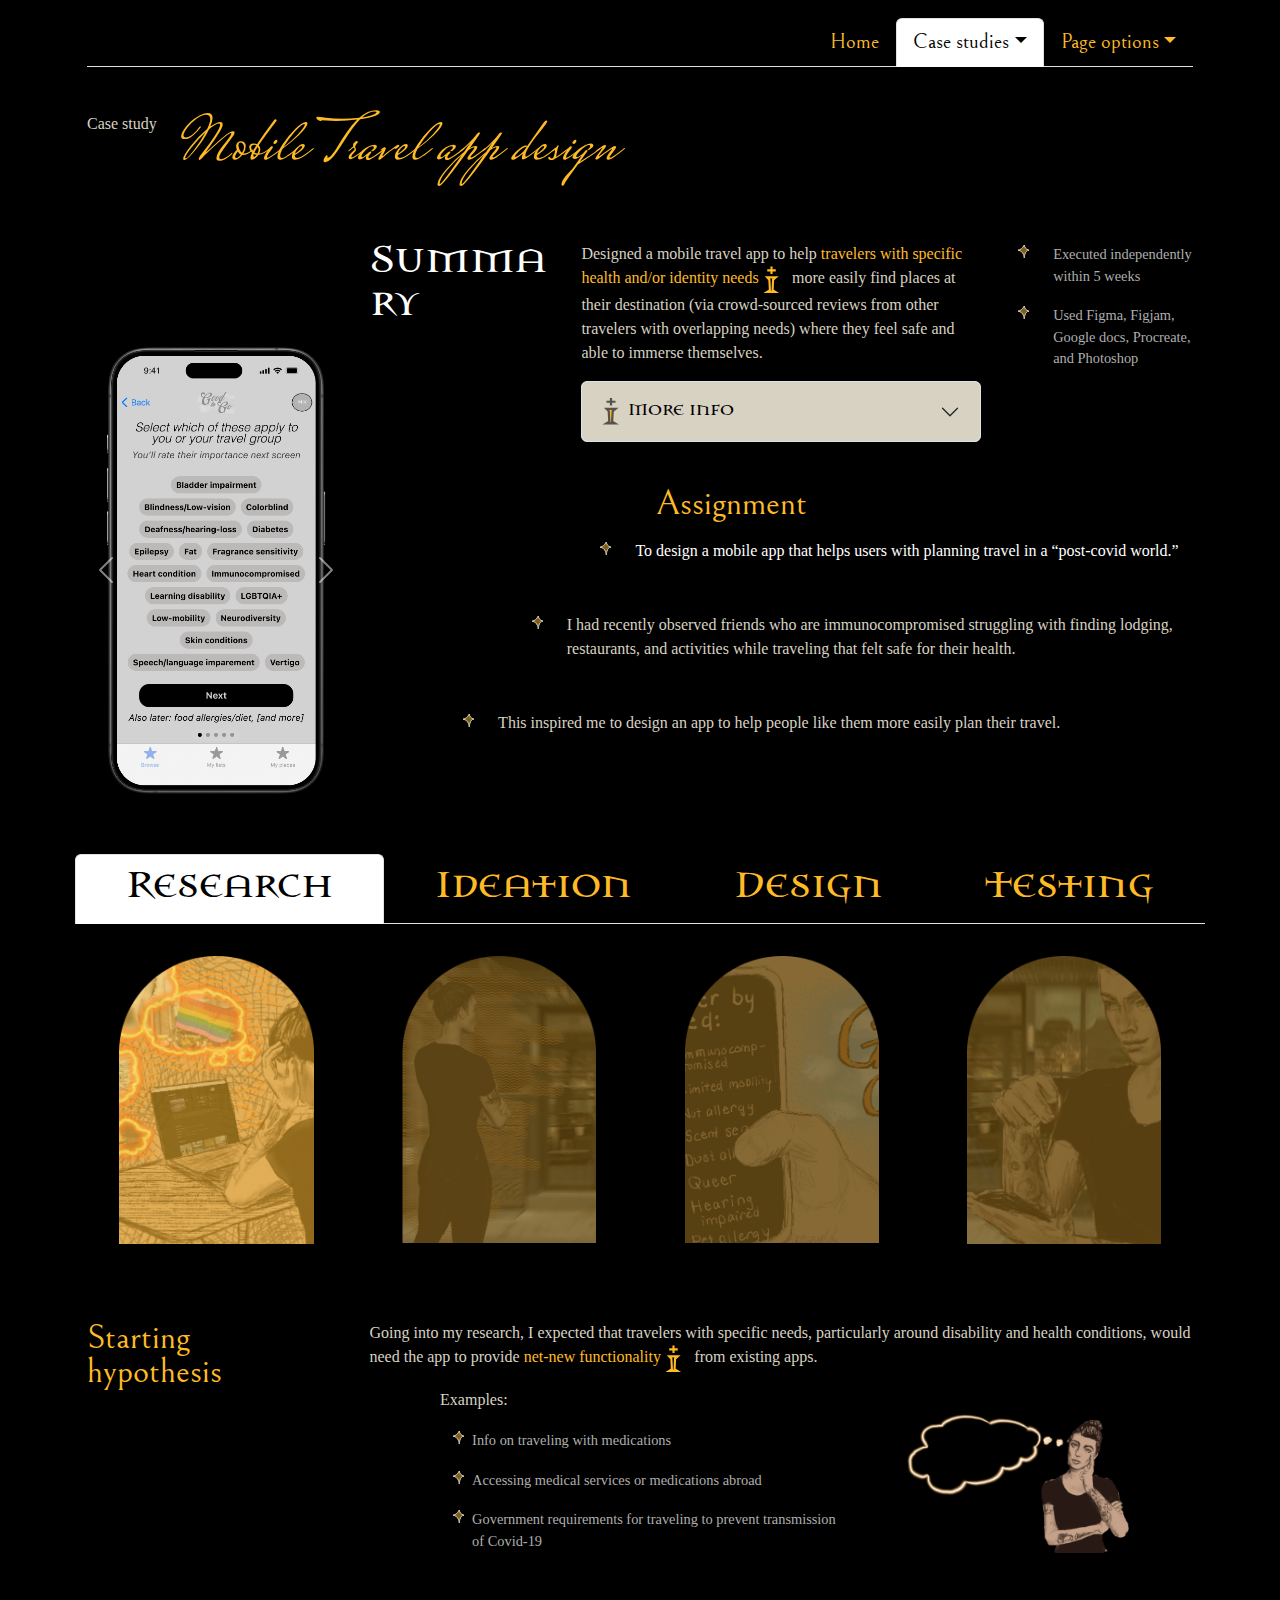
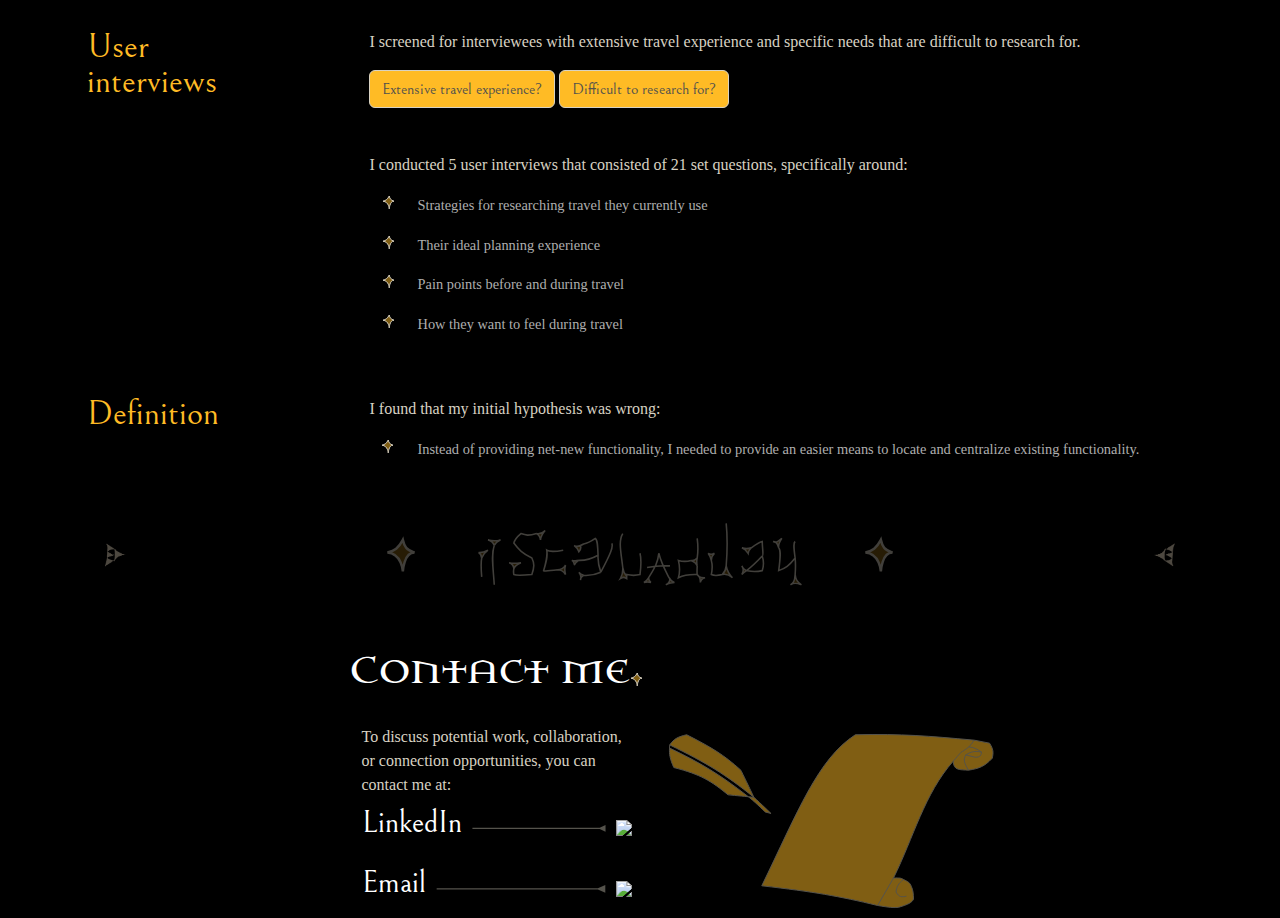
==== commit 0336863c: "Fixing formatting" ====
--- a/index.html
+++ b/index.html
@@ -88,20 +88,21 @@
                     <h2>Summary</h2>
                 </div>
                 <div class="col-6">
-                        <p>Designed a mobile travel app to help</p>
-                        <div class="accordion accordion-flush" id="accordionFlushExample">
-                          <div class="accordion-item">
-                            <p class="accordion-header" id="flush-headingOne">
+                        <p class="nearEmphasis">Designed a mobile travel app to help</p> <p class="emphasis">travelers with specific health and/or identity needs</p>
+                         <img class="infoIcon" src="images/infoIcon.svg"> <p class="nearEmphasis">more easily find places at their destination (via crowd-sourced reviews from other travelers with overlapping needs) where they feel safe and able to immerse themselves.</p>
+                         
+                         <div class="accordion myAccordion" id="accordionFlushExample">
+                          <div class="accordion-item myAccItem">
+                            <h2 class="accordion-header myAccItem" id="flush-headingOne">
                               <button class="accordion-button collapsed" type="button" data-bs-toggle="collapse" data-bs-target="#flush-collapseOne" aria-expanded="false" aria-controls="flush-collapseOne">
-                                travelers with specific health and/or identity needs
+                                <img class="infoIcon" src="images/infoIconDark.svg"> More info
                               </button>
-                            </p>
+                            </h2>
                             <div id="flush-collapseOne" class="accordion-collapse collapse" aria-labelledby="flush-headingOne" data-bs-parent="#accordionFlushExample">
-                              <div class="accordion-body">Examples: travelers who are immunocompromised, have disabilities, chronic illness, allergies, specific identities or characteristics, etc that may cause challenges or safety concerns while traveling.</div>
+                              <div class="accordion-body">Examples of travelers with specific health and/or identity needs: travelers who are immunocompromised, have disabilities, chronic illness, allergies, specific identities or characteristics, etc that may cause challenges or safety concerns while traveling.</div>
                             </div>
                           </div>
-                          </div>
-                          <p>more easily find places at their destination (via crowd-sourced reviews from other travelers with overlapping needs) where they feel safe and able to immerse themselves.</p>
+                        </div>
                 </div>
                 <div class="col-3 standardUL">
                     <ul>
@@ -188,14 +189,29 @@
 
                       </div>
                       <div class="col-9">
-                        <p>Going into my research, I expected that travelers with specific needs, particularly around disability and health conditions, would need the app to provide <font color="#FFBB25">net-new functionality</font> from existing apps.</p>>
-                        <a class="btn btn-primary myButton" data-bs-toggle="collapse" href="#collapseExample" role="button" aria-expanded="false" aria-controls="collapseExample">
-                            More info</a>
-                            <div class="collapse" id="collapseExample">
-                                <div class="card card-body myCardSmol">
-                                <p>Examples: info on traveling with medications, accessing medical services or medications abroad, government requirements for traveling to prevent transmission of Covid-19.</p>
-                                </div>
+                        <p class="nearEmphasis">Going into my research, I expected that travelers with specific needs, particularly around disability and health conditions, would need the app to provide</p> 
+                        <p class="emphasis">net-new functionality</p>
+                        <img class="infoIcon" src="images/infoIcon.svg"> 
+                        <p class="nearEmphasis">from existing apps.</p>
+                          <div class="row">
+                            <div class="col-md-6 offset-md-1 myAccordion">
+                            <p>Examples:</p>
+                            <ul>
+                              <li>
+                                <p>Info on traveling with medications</p>
+                              </li>
+                              <li>
+                                <p>Accessing medical services or medications abroad</p>
+                              </li>
+                              <li>
+                                <p>Government requirements for traveling to prevent transmission of Covid-19</p>
+                              </li>
+                            </ul>
                             </div>
+                            <div class="col-md-5 myImage">
+                              <img src="/images/Thinky.png">
+                            </div>
+                          </div>
                       </div>
                     </div>
                   </div>
@@ -206,7 +222,7 @@
                             <h3>User interviews</h3>
                         </div>
                                 <div class="col-1"></div>
-                        <div class="col-md-8 offset-md-1">
+                        <div class="col-md-8">
                             <p>I screened for interviewees with extensive travel experience and specific needs that are difficult to research for.</p>
                             <a class="btn btn-primary myButton" data-bs-toggle="collapse" href="#collapseExample" role="button" aria-expanded="false" aria-controls="collapseExample">
                                 Extensive travel experience?</a>
--- a/css/style.css
+++ b/css/style.css
@@ -1,10155 +1,6 @@
-@charset "UTF-8";
-/*!
- * Bootstrap v5.1.3 (https://getbootstrap.com/)
- * Copyright 2011-2021 The Bootstrap Authors
- * Copyright 2011-2021 Twitter, Inc.
- * Licensed under MIT (https://github.com/twbs/bootstrap/blob/main/LICENSE)
- */
-:root {
-  --bs-blue: #0d6efd;
-  --bs-indigo: #6610f2;
-  --bs-purple: #6f42c1;
-  --bs-pink: #d63384;
-  --bs-red: #dc3545;
-  --bs-orange: #fd7e14;
-  --bs-yellow: #ffc107;
-  --bs-green: #198754;
-  --bs-teal: #20c997;
-  --bs-cyan: #0dcaf0;
-  --bs-white: #fff;
-  --bs-gray: #6c757d;
-  --bs-gray-dark: #343a40;
-  --bs-gray-100: #f8f9fa;
-  --bs-gray-200: #e9ecef;
-  --bs-gray-300: #dee2e6;
-  --bs-gray-400: #ced4da;
-  --bs-gray-500: #adb5bd;
-  --bs-gray-600: #6c757d;
-  --bs-gray-700: #495057;
-  --bs-gray-800: #343a40;
-  --bs-gray-900: #212529;
-  --bs-primary: #FFBB25;
-  --bs-secondary: #6c757d;
-  --bs-success: #198754;
-  --bs-info: #0dcaf0;
-  --bs-warning: #ffc107;
-  --bs-danger: #dc3545;
-  --bs-light: #f8f9fa;
-  --bs-dark: #212529;
-  --bs-primary-rgb: 255, 187, 37;
-  --bs-secondary-rgb: 108, 117, 125;
-  --bs-success-rgb: 25, 135, 84;
-  --bs-info-rgb: 13, 202, 240;
-  --bs-warning-rgb: 255, 193, 7;
-  --bs-danger-rgb: 220, 53, 69;
-  --bs-light-rgb: 248, 249, 250;
-  --bs-dark-rgb: 33, 37, 41;
-  --bs-white-rgb: 255, 255, 255;
-  --bs-black-rgb: 0, 0, 0;
-  --bs-body-color-rgb: 33, 37, 41;
-  --bs-body-bg-rgb: 255, 255, 255;
-  --bs-font-sans-serif: system-ui, -apple-system, "Segoe UI", Roboto, "Helvetica Neue", Arial, "Noto Sans", "Liberation Sans", sans-serif, "Apple Color Emoji", "Segoe UI Emoji", "Segoe UI Symbol", "Noto Color Emoji";
-  --bs-font-monospace: SFMono-Regular, Menlo, Monaco, Consolas, "Liberation Mono", "Courier New", monospace;
-  --bs-gradient: linear-gradient(180deg, rgba(255, 255, 255, 0.15), rgba(255, 255, 255, 0));
-  --bs-body-font-family: var(--bs-font-sans-serif);
-  --bs-body-font-size: 1rem;
-  --bs-body-font-weight: 400;
-  --bs-body-line-height: 1.5;
-  --bs-body-color: #212529;
-  --bs-body-bg: #fff;
-}
-
-*,
-*::before,
-*::after {
-  box-sizing: border-box;
-}
-
-@media (prefers-reduced-motion: no-preference) {
-  :root {
-    scroll-behavior: smooth;
-  }
-}
-
-body {
-  margin: 0;
-  font-family: var(--bs-body-font-family);
-  font-size: var(--bs-body-font-size);
-  font-weight: var(--bs-body-font-weight);
-  line-height: var(--bs-body-line-height);
-  color: var(--bs-body-color);
-  text-align: var(--bs-body-text-align);
-  background-color: var(--bs-body-bg);
-  -webkit-text-size-adjust: 100%;
-  -webkit-tap-highlight-color: rgba(0, 0, 0, 0);
-}
-
-hr {
-  margin: 1rem 0;
-  color: inherit;
-  background-color: currentColor;
-  border: 0;
-  opacity: 0.25;
-}
-
-hr:not([size]) {
-  height: 1px;
-}
-
-h6, .h6, h5, .h5, h4, .h4, h3, .h3, h2, .h2, h1, .h1 {
-  margin-top: 0;
-  margin-bottom: 0.5rem;
-  font-weight: 500;
-  line-height: 1.2;
-}
-
-h1, .h1 {
-  font-size: calc(1.375rem + 1.5vw);
-}
-@media (min-width: 1200px) {
-  h1, .h1 {
-    font-size: 2.5rem;
-  }
-}
-
-h2, .h2 {
-  font-size: calc(1.325rem + 0.9vw);
-}
-@media (min-width: 1200px) {
-  h2, .h2 {
-    font-size: 2rem;
-  }
-}
-
-h3, .h3 {
-  font-size: calc(1.3rem + 0.6vw);
-}
-@media (min-width: 1200px) {
-  h3, .h3 {
-    font-size: 1.75rem;
-  }
-}
-
-h4, .h4 {
-  font-size: calc(1.275rem + 0.3vw);
-}
-@media (min-width: 1200px) {
-  h4, .h4 {
-    font-size: 1.5rem;
-  }
-}
-
-h5, .h5 {
-  font-size: 1.25rem;
-}
-
-h6, .h6 {
-  font-size: 1rem;
-}
-
-p {
-  margin-top: 0;
-  margin-bottom: 1rem;
-}
-
-abbr[title],
-abbr[data-bs-original-title] {
-  -webkit-text-decoration: underline dotted;
-          text-decoration: underline dotted;
-  cursor: help;
-  -webkit-text-decoration-skip-ink: none;
-          text-decoration-skip-ink: none;
-}
-
-address {
-  margin-bottom: 1rem;
-  font-style: normal;
-  line-height: inherit;
-}
-
-ol,
-ul {
-  padding-left: 2rem;
-}
-
-ol,
-ul,
-dl {
-  margin-top: 0;
-  margin-bottom: 1rem;
-}
-
-ol ol,
-ul ul,
-ol ul,
-ul ol {
-  margin-bottom: 0;
-}
-
-dt {
-  font-weight: 700;
-}
-
-dd {
-  margin-bottom: 0.5rem;
-  margin-left: 0;
-}
-
-blockquote {
-  margin: 0 0 1rem;
-}
-
-b,
-strong {
-  font-weight: bolder;
-}
-
-small, .small {
-  font-size: 0.875em;
-}
-
-mark, .mark {
-  padding: 0.2em;
-  background-color: #fcf8e3;
-}
-
-sub,
-sup {
-  position: relative;
-  font-size: 0.75em;
-  line-height: 0;
-  vertical-align: baseline;
-}
-
-sub {
-  bottom: -0.25em;
-}
-
-sup {
-  top: -0.5em;
-}
-
-a {
-  color: #FFBB25;
-  text-decoration: underline;
-}
-a:hover {
-  color: #AEAEAE;
-}
-
-a:not([href]):not([class]), a:not([href]):not([class]):hover {
-  color: inherit;
-  text-decoration: none;
-}
-
-pre,
-code,
-kbd,
-samp {
-  font-family: var(--bs-font-monospace);
-  font-size: 1em;
-  direction: ltr /* rtl:ignore */;
-  unicode-bidi: bidi-override;
-}
-
-pre {
-  display: block;
-  margin-top: 0;
-  margin-bottom: 1rem;
-  overflow: auto;
-  font-size: 0.875em;
-}
-pre code {
-  font-size: inherit;
-  color: inherit;
-  word-break: normal;
-}
-
-code {
-  font-size: 0.875em;
-  color: #d63384;
-  word-wrap: break-word;
-}
-a > code {
-  color: inherit;
-}
-
-kbd {
-  padding: 0.2rem 0.4rem;
-  font-size: 0.875em;
-  color: #fff;
-  background-color: #212529;
-  border-radius: 0.2rem;
-}
-kbd kbd {
-  padding: 0;
-  font-size: 1em;
-  font-weight: 700;
-}
-
-figure {
-  margin: 0 0 1rem;
-}
-
-img,
-svg {
-  vertical-align: middle;
-}
-
-table {
-  caption-side: bottom;
-  border-collapse: collapse;
-}
-
-caption {
-  padding-top: 0.5rem;
-  padding-bottom: 0.5rem;
-  color: #6c757d;
-  text-align: left;
-}
-
-th {
-  text-align: inherit;
-  text-align: -webkit-match-parent;
-}
-
-thead,
-tbody,
-tfoot,
-tr,
-td,
-th {
-  border-color: inherit;
-  border-style: solid;
-  border-width: 0;
-}
-
-label {
-  display: inline-block;
-}
-
-button {
-  border-radius: 0;
-}
-
-button:focus:not(:focus-visible) {
-  outline: 0;
-}
-
-input,
-button,
-select,
-optgroup,
-textarea {
-  margin: 0;
-  font-family: inherit;
-  font-size: inherit;
-  line-height: inherit;
-}
-
-button,
-select {
-  text-transform: none;
-}
-
-[role=button] {
-  cursor: pointer;
-}
-
-select {
-  word-wrap: normal;
-}
-select:disabled {
-  opacity: 1;
-}
-
-[list]::-webkit-calendar-picker-indicator {
-  display: none;
-}
-
-button,
-[type=button],
-[type=reset],
-[type=submit] {
-  -webkit-appearance: button;
-}
-button:not(:disabled),
-[type=button]:not(:disabled),
-[type=reset]:not(:disabled),
-[type=submit]:not(:disabled) {
-  cursor: pointer;
-}
-
-::-moz-focus-inner {
-  padding: 0;
-  border-style: none;
-}
-
-textarea {
-  resize: vertical;
-}
-
-fieldset {
-  min-width: 0;
-  padding: 0;
-  margin: 0;
-  border: 0;
-}
-
-legend {
-  float: left;
-  width: 100%;
-  padding: 0;
-  margin-bottom: 0.5rem;
-  font-size: calc(1.275rem + 0.3vw);
-  line-height: inherit;
-}
-@media (min-width: 1200px) {
-  legend {
-    font-size: 1.5rem;
-  }
-}
-legend + * {
-  clear: left;
-}
-
-::-webkit-datetime-edit-fields-wrapper,
-::-webkit-datetime-edit-text,
-::-webkit-datetime-edit-minute,
-::-webkit-datetime-edit-hour-field,
-::-webkit-datetime-edit-day-field,
-::-webkit-datetime-edit-month-field,
-::-webkit-datetime-edit-year-field {
-  padding: 0;
-}
-
-::-webkit-inner-spin-button {
-  height: auto;
-}
-
-[type=search] {
-  outline-offset: -2px;
-  -webkit-appearance: textfield;
-}
-
-/* rtl:raw:
-[type="tel"],
-[type="url"],
-[type="email"],
-[type="number"] {
-  direction: ltr;
-}
-*/
-::-webkit-search-decoration {
-  -webkit-appearance: none;
-}
-
-::-webkit-color-swatch-wrapper {
-  padding: 0;
-}
-
-::file-selector-button {
-  font: inherit;
-}
-
-::-webkit-file-upload-button {
-  font: inherit;
-  -webkit-appearance: button;
-}
-
-output {
-  display: inline-block;
-}
-
-iframe {
-  border: 0;
-}
-
-summary {
-  display: list-item;
-  cursor: pointer;
-}
-
-progress {
-  vertical-align: baseline;
-}
-
-[hidden] {
-  display: none !important;
-}
-
-.lead {
-  font-size: 1.25rem;
-  font-weight: 300;
-}
-
-.display-1 {
-  font-size: calc(1.625rem + 4.5vw);
-  font-weight: 300;
-  line-height: 1.2;
-}
-@media (min-width: 1200px) {
-  .display-1 {
-    font-size: 5rem;
-  }
-}
-
-.display-2 {
-  font-size: calc(1.575rem + 3.9vw);
-  font-weight: 300;
-  line-height: 1.2;
-}
-@media (min-width: 1200px) {
-  .display-2 {
-    font-size: 4.5rem;
-  }
-}
-
-.display-3 {
-  font-size: calc(1.525rem + 3.3vw);
-  font-weight: 300;
-  line-height: 1.2;
-}
-@media (min-width: 1200px) {
-  .display-3 {
-    font-size: 4rem;
-  }
-}
-
-.display-4 {
-  font-size: calc(1.475rem + 2.7vw);
-  font-weight: 300;
-  line-height: 1.2;
-}
-@media (min-width: 1200px) {
-  .display-4 {
-    font-size: 3.5rem;
-  }
-}
-
-.display-5 {
-  font-size: calc(1.425rem + 2.1vw);
-  font-weight: 300;
-  line-height: 1.2;
-}
-@media (min-width: 1200px) {
-  .display-5 {
-    font-size: 3rem;
-  }
-}
-
-.display-6 {
-  font-size: calc(1.375rem + 1.5vw);
-  font-weight: 300;
-  line-height: 1.2;
-}
-@media (min-width: 1200px) {
-  .display-6 {
-    font-size: 2.5rem;
-  }
-}
-
-.list-unstyled {
-  padding-left: 0;
-  list-style: none;
-}
-
-.list-inline {
-  padding-left: 0;
-  list-style: none;
-}
-
-.list-inline-item {
-  display: inline-block;
-}
-.list-inline-item:not(:last-child) {
-  margin-right: 0.5rem;
-}
-
-.initialism {
-  font-size: 0.875em;
-  text-transform: uppercase;
-}
-
-.blockquote {
-  margin-bottom: 1rem;
-  font-size: 1.25rem;
-}
-.blockquote > :last-child {
-  margin-bottom: 0;
-}
-
-.blockquote-footer {
-  margin-top: -1rem;
-  margin-bottom: 1rem;
-  font-size: 0.875em;
-  color: #6c757d;
-}
-.blockquote-footer::before {
-  content: "— ";
-}
-
-.img-fluid {
-  max-width: 100%;
-  height: auto;
-}
-
-.img-thumbnail {
-  padding: 0.25rem;
-  background-color: #fff;
-  border: 1px solid #dee2e6;
-  border-radius: 0.25rem;
-  max-width: 100%;
-  height: auto;
-}
-
-.figure {
-  display: inline-block;
-}
-
-.figure-img {
-  margin-bottom: 0.5rem;
-  line-height: 1;
-}
-
-.figure-caption {
-  font-size: 0.875em;
-  color: #6c757d;
-}
-
-.container,
-.container-fluid,
-.container-xxl,
-.container-xl,
-.container-lg,
-.container-md,
-.container-sm {
-  width: 100%;
-  padding-right: var(--bs-gutter-x, 0.75rem);
-  padding-left: var(--bs-gutter-x, 0.75rem);
-  margin-right: auto;
-  margin-left: auto;
-}
-
-@media (min-width: 576px) {
-  .container-sm, .container {
-    max-width: 540px;
-  }
-}
-@media (min-width: 768px) {
-  .container-md, .container-sm, .container {
-    max-width: 720px;
-  }
-}
-@media (min-width: 992px) {
-  .container-lg, .container-md, .container-sm, .container {
-    max-width: 960px;
-  }
-}
-@media (min-width: 1200px) {
-  .container-xl, .container-lg, .container-md, .container-sm, .container {
-    max-width: 1140px;
-  }
-}
-@media (min-width: 1400px) {
-  .container-xxl, .container-xl, .container-lg, .container-md, .container-sm, .container {
-    max-width: 1320px;
-  }
-}
-.row {
-  --bs-gutter-x: 1.5rem;
-  --bs-gutter-y: 0;
-  display: flex;
-  flex-wrap: wrap;
-  margin-top: calc(-1 * var(--bs-gutter-y));
-  margin-right: calc(-0.5 * var(--bs-gutter-x));
-  margin-left: calc(-0.5 * var(--bs-gutter-x));
-}
-.row > * {
-  flex-shrink: 0;
-  width: 100%;
-  max-width: 100%;
-  padding-right: calc(var(--bs-gutter-x) * 0.5);
-  padding-left: calc(var(--bs-gutter-x) * 0.5);
-  margin-top: var(--bs-gutter-y);
-}
-
-.col {
-  flex: 1 0 0%;
-}
-
-.row-cols-auto > * {
-  flex: 0 0 auto;
-  width: auto;
-}
-
-.row-cols-1 > * {
-  flex: 0 0 auto;
-  width: 100%;
-}
-
-.row-cols-2 > * {
-  flex: 0 0 auto;
-  width: 50%;
-}
-
-.row-cols-3 > * {
-  flex: 0 0 auto;
-  width: 33.3333333333%;
-}
-
-.row-cols-4 > * {
-  flex: 0 0 auto;
-  width: 25%;
-}
-
-.row-cols-5 > * {
-  flex: 0 0 auto;
-  width: 20%;
-}
-
-.row-cols-6 > * {
-  flex: 0 0 auto;
-  width: 16.6666666667%;
-}
-
-.col-auto {
-  flex: 0 0 auto;
-  width: auto;
-}
-
-.col-1 {
-  flex: 0 0 auto;
-  width: 8.33333333%;
-}
-
-.col-2 {
-  flex: 0 0 auto;
-  width: 16.66666667%;
-}
-
-.col-3 {
-  flex: 0 0 auto;
-  width: 25%;
-}
-
-.col-4 {
-  flex: 0 0 auto;
-  width: 33.33333333%;
-}
-
-.col-5 {
-  flex: 0 0 auto;
-  width: 41.66666667%;
-}
-
-.col-6 {
-  flex: 0 0 auto;
-  width: 50%;
-}
-
-.col-7 {
-  flex: 0 0 auto;
-  width: 58.33333333%;
-}
-
-.col-8 {
-  flex: 0 0 auto;
-  width: 66.66666667%;
-}
-
-.col-9 {
-  flex: 0 0 auto;
-  width: 75%;
-}
-
-.col-10 {
-  flex: 0 0 auto;
-  width: 83.33333333%;
-}
-
-.col-11 {
-  flex: 0 0 auto;
-  width: 91.66666667%;
-}
-
-.col-12 {
-  flex: 0 0 auto;
-  width: 100%;
-}
-
-.offset-1 {
-  margin-left: 8.33333333%;
-}
-
-.offset-2 {
-  margin-left: 16.66666667%;
-}
-
-.offset-3 {
-  margin-left: 25%;
-}
-
-.offset-4 {
-  margin-left: 33.33333333%;
-}
-
-.offset-5 {
-  margin-left: 41.66666667%;
-}
-
-.offset-6 {
-  margin-left: 50%;
-}
-
-.offset-7 {
-  margin-left: 58.33333333%;
-}
-
-.offset-8 {
-  margin-left: 66.66666667%;
-}
-
-.offset-9 {
-  margin-left: 75%;
-}
-
-.offset-10 {
-  margin-left: 83.33333333%;
-}
-
-.offset-11 {
-  margin-left: 91.66666667%;
-}
-
-.g-0,
-.gx-0 {
-  --bs-gutter-x: 0;
-}
-
-.g-0,
-.gy-0 {
-  --bs-gutter-y: 0;
-}
-
-.g-1,
-.gx-1 {
-  --bs-gutter-x: 0.25rem;
-}
-
-.g-1,
-.gy-1 {
-  --bs-gutter-y: 0.25rem;
-}
-
-.g-2,
-.gx-2 {
-  --bs-gutter-x: 0.5rem;
-}
-
-.g-2,
-.gy-2 {
-  --bs-gutter-y: 0.5rem;
-}
-
-.g-3,
-.gx-3 {
-  --bs-gutter-x: 1rem;
-}
-
-.g-3,
-.gy-3 {
-  --bs-gutter-y: 1rem;
-}
-
-.g-4,
-.gx-4 {
-  --bs-gutter-x: 1.5rem;
-}
-
-.g-4,
-.gy-4 {
-  --bs-gutter-y: 1.5rem;
-}
-
-.g-5,
-.gx-5 {
-  --bs-gutter-x: 3rem;
-}
-
-.g-5,
-.gy-5 {
-  --bs-gutter-y: 3rem;
-}
-
-@media (min-width: 576px) {
-  .col-sm {
-    flex: 1 0 0%;
-  }
-  .row-cols-sm-auto > * {
-    flex: 0 0 auto;
-    width: auto;
-  }
-  .row-cols-sm-1 > * {
-    flex: 0 0 auto;
-    width: 100%;
-  }
-  .row-cols-sm-2 > * {
-    flex: 0 0 auto;
-    width: 50%;
-  }
-  .row-cols-sm-3 > * {
-    flex: 0 0 auto;
-    width: 33.3333333333%;
-  }
-  .row-cols-sm-4 > * {
-    flex: 0 0 auto;
-    width: 25%;
-  }
-  .row-cols-sm-5 > * {
-    flex: 0 0 auto;
-    width: 20%;
-  }
-  .row-cols-sm-6 > * {
-    flex: 0 0 auto;
-    width: 16.6666666667%;
-  }
-  .col-sm-auto {
-    flex: 0 0 auto;
-    width: auto;
-  }
-  .col-sm-1 {
-    flex: 0 0 auto;
-    width: 8.33333333%;
-  }
-  .col-sm-2 {
-    flex: 0 0 auto;
-    width: 16.66666667%;
-  }
-  .col-sm-3 {
-    flex: 0 0 auto;
-    width: 25%;
-  }
-  .col-sm-4 {
-    flex: 0 0 auto;
-    width: 33.33333333%;
-  }
-  .col-sm-5 {
-    flex: 0 0 auto;
-    width: 41.66666667%;
-  }
-  .col-sm-6 {
-    flex: 0 0 auto;
-    width: 50%;
-  }
-  .col-sm-7 {
-    flex: 0 0 auto;
-    width: 58.33333333%;
-  }
-  .col-sm-8 {
-    flex: 0 0 auto;
-    width: 66.66666667%;
-  }
-  .col-sm-9 {
-    flex: 0 0 auto;
-    width: 75%;
-  }
-  .col-sm-10 {
-    flex: 0 0 auto;
-    width: 83.33333333%;
-  }
-  .col-sm-11 {
-    flex: 0 0 auto;
-    width: 91.66666667%;
-  }
-  .col-sm-12 {
-    flex: 0 0 auto;
-    width: 100%;
-  }
-  .offset-sm-0 {
-    margin-left: 0;
-  }
-  .offset-sm-1 {
-    margin-left: 8.33333333%;
-  }
-  .offset-sm-2 {
-    margin-left: 16.66666667%;
-  }
-  .offset-sm-3 {
-    margin-left: 25%;
-  }
-  .offset-sm-4 {
-    margin-left: 33.33333333%;
-  }
-  .offset-sm-5 {
-    margin-left: 41.66666667%;
-  }
-  .offset-sm-6 {
-    margin-left: 50%;
-  }
-  .offset-sm-7 {
-    margin-left: 58.33333333%;
-  }
-  .offset-sm-8 {
-    margin-left: 66.66666667%;
-  }
-  .offset-sm-9 {
-    margin-left: 75%;
-  }
-  .offset-sm-10 {
-    margin-left: 83.33333333%;
-  }
-  .offset-sm-11 {
-    margin-left: 91.66666667%;
-  }
-  .g-sm-0,
-  .gx-sm-0 {
-    --bs-gutter-x: 0;
-  }
-  .g-sm-0,
-  .gy-sm-0 {
-    --bs-gutter-y: 0;
-  }
-  .g-sm-1,
-  .gx-sm-1 {
-    --bs-gutter-x: 0.25rem;
-  }
-  .g-sm-1,
-  .gy-sm-1 {
-    --bs-gutter-y: 0.25rem;
-  }
-  .g-sm-2,
-  .gx-sm-2 {
-    --bs-gutter-x: 0.5rem;
-  }
-  .g-sm-2,
-  .gy-sm-2 {
-    --bs-gutter-y: 0.5rem;
-  }
-  .g-sm-3,
-  .gx-sm-3 {
-    --bs-gutter-x: 1rem;
-  }
-  .g-sm-3,
-  .gy-sm-3 {
-    --bs-gutter-y: 1rem;
-  }
-  .g-sm-4,
-  .gx-sm-4 {
-    --bs-gutter-x: 1.5rem;
-  }
-  .g-sm-4,
-  .gy-sm-4 {
-    --bs-gutter-y: 1.5rem;
-  }
-  .g-sm-5,
-  .gx-sm-5 {
-    --bs-gutter-x: 3rem;
-  }
-  .g-sm-5,
-  .gy-sm-5 {
-    --bs-gutter-y: 3rem;
-  }
-}
-@media (min-width: 768px) {
-  .col-md {
-    flex: 1 0 0%;
-  }
-  .row-cols-md-auto > * {
-    flex: 0 0 auto;
-    width: auto;
-  }
-  .row-cols-md-1 > * {
-    flex: 0 0 auto;
-    width: 100%;
-  }
-  .row-cols-md-2 > * {
-    flex: 0 0 auto;
-    width: 50%;
-  }
-  .row-cols-md-3 > * {
-    flex: 0 0 auto;
-    width: 33.3333333333%;
-  }
-  .row-cols-md-4 > * {
-    flex: 0 0 auto;
-    width: 25%;
-  }
-  .row-cols-md-5 > * {
-    flex: 0 0 auto;
-    width: 20%;
-  }
-  .row-cols-md-6 > * {
-    flex: 0 0 auto;
-    width: 16.6666666667%;
-  }
-  .col-md-auto {
-    flex: 0 0 auto;
-    width: auto;
-  }
-  .col-md-1 {
-    flex: 0 0 auto;
-    width: 8.33333333%;
-  }
-  .col-md-2 {
-    flex: 0 0 auto;
-    width: 16.66666667%;
-  }
-  .col-md-3 {
-    flex: 0 0 auto;
-    width: 25%;
-  }
-  .col-md-4 {
-    flex: 0 0 auto;
-    width: 33.33333333%;
-  }
-  .col-md-5 {
-    flex: 0 0 auto;
-    width: 41.66666667%;
-  }
-  .col-md-6 {
-    flex: 0 0 auto;
-    width: 50%;
-  }
-  .col-md-7 {
-    flex: 0 0 auto;
-    width: 58.33333333%;
-  }
-  .col-md-8 {
-    flex: 0 0 auto;
-    width: 66.66666667%;
-  }
-  .col-md-9 {
-    flex: 0 0 auto;
-    width: 75%;
-  }
-  .col-md-10 {
-    flex: 0 0 auto;
-    width: 83.33333333%;
-  }
-  .col-md-11 {
-    flex: 0 0 auto;
-    width: 91.66666667%;
-  }
-  .col-md-12 {
-    flex: 0 0 auto;
-    width: 100%;
-  }
-  .offset-md-0 {
-    margin-left: 0;
-  }
-  .offset-md-1 {
-    margin-left: 8.33333333%;
-  }
-  .offset-md-2 {
-    margin-left: 16.66666667%;
-  }
-  .offset-md-3 {
-    margin-left: 25%;
-  }
-  .offset-md-4 {
-    margin-left: 33.33333333%;
-  }
-  .offset-md-5 {
-    margin-left: 41.66666667%;
-  }
-  .offset-md-6 {
-    margin-left: 50%;
-  }
-  .offset-md-7 {
-    margin-left: 58.33333333%;
-  }
-  .offset-md-8 {
-    margin-left: 66.66666667%;
-  }
-  .offset-md-9 {
-    margin-left: 75%;
-  }
-  .offset-md-10 {
-    margin-left: 83.33333333%;
-  }
-  .offset-md-11 {
-    margin-left: 91.66666667%;
-  }
-  .g-md-0,
-  .gx-md-0 {
-    --bs-gutter-x: 0;
-  }
-  .g-md-0,
-  .gy-md-0 {
-    --bs-gutter-y: 0;
-  }
-  .g-md-1,
-  .gx-md-1 {
-    --bs-gutter-x: 0.25rem;
-  }
-  .g-md-1,
-  .gy-md-1 {
-    --bs-gutter-y: 0.25rem;
-  }
-  .g-md-2,
-  .gx-md-2 {
-    --bs-gutter-x: 0.5rem;
-  }
-  .g-md-2,
-  .gy-md-2 {
-    --bs-gutter-y: 0.5rem;
-  }
-  .g-md-3,
-  .gx-md-3 {
-    --bs-gutter-x: 1rem;
-  }
-  .g-md-3,
-  .gy-md-3 {
-    --bs-gutter-y: 1rem;
-  }
-  .g-md-4,
-  .gx-md-4 {
-    --bs-gutter-x: 1.5rem;
-  }
-  .g-md-4,
-  .gy-md-4 {
-    --bs-gutter-y: 1.5rem;
-  }
-  .g-md-5,
-  .gx-md-5 {
-    --bs-gutter-x: 3rem;
-  }
-  .g-md-5,
-  .gy-md-5 {
-    --bs-gutter-y: 3rem;
-  }
-}
-@media (min-width: 992px) {
-  .col-lg {
-    flex: 1 0 0%;
-  }
-  .row-cols-lg-auto > * {
-    flex: 0 0 auto;
-    width: auto;
-  }
-  .row-cols-lg-1 > * {
-    flex: 0 0 auto;
-    width: 100%;
-  }
-  .row-cols-lg-2 > * {
-    flex: 0 0 auto;
-    width: 50%;
-  }
-  .row-cols-lg-3 > * {
-    flex: 0 0 auto;
-    width: 33.3333333333%;
-  }
-  .row-cols-lg-4 > * {
-    flex: 0 0 auto;
-    width: 25%;
-  }
-  .row-cols-lg-5 > * {
-    flex: 0 0 auto;
-    width: 20%;
-  }
-  .row-cols-lg-6 > * {
-    flex: 0 0 auto;
-    width: 16.6666666667%;
-  }
-  .col-lg-auto {
-    flex: 0 0 auto;
-    width: auto;
-  }
-  .col-lg-1 {
-    flex: 0 0 auto;
-    width: 8.33333333%;
-  }
-  .col-lg-2 {
-    flex: 0 0 auto;
-    width: 16.66666667%;
-  }
-  .col-lg-3 {
-    flex: 0 0 auto;
-    width: 25%;
-  }
-  .col-lg-4 {
-    flex: 0 0 auto;
-    width: 33.33333333%;
-  }
-  .col-lg-5 {
-    flex: 0 0 auto;
-    width: 41.66666667%;
-  }
-  .col-lg-6 {
-    flex: 0 0 auto;
-    width: 50%;
-  }
-  .col-lg-7 {
-    flex: 0 0 auto;
-    width: 58.33333333%;
-  }
-  .col-lg-8 {
-    flex: 0 0 auto;
-    width: 66.66666667%;
-  }
-  .col-lg-9 {
-    flex: 0 0 auto;
-    width: 75%;
-  }
-  .col-lg-10 {
-    flex: 0 0 auto;
-    width: 83.33333333%;
-  }
-  .col-lg-11 {
-    flex: 0 0 auto;
-    width: 91.66666667%;
-  }
-  .col-lg-12 {
-    flex: 0 0 auto;
-    width: 100%;
-  }
-  .offset-lg-0 {
-    margin-left: 0;
-  }
-  .offset-lg-1 {
-    margin-left: 8.33333333%;
-  }
-  .offset-lg-2 {
-    margin-left: 16.66666667%;
-  }
-  .offset-lg-3 {
-    margin-left: 25%;
-  }
-  .offset-lg-4 {
-    margin-left: 33.33333333%;
-  }
-  .offset-lg-5 {
-    margin-left: 41.66666667%;
-  }
-  .offset-lg-6 {
-    margin-left: 50%;
-  }
-  .offset-lg-7 {
-    margin-left: 58.33333333%;
-  }
-  .offset-lg-8 {
-    margin-left: 66.66666667%;
-  }
-  .offset-lg-9 {
-    margin-left: 75%;
-  }
-  .offset-lg-10 {
-    margin-left: 83.33333333%;
-  }
-  .offset-lg-11 {
-    margin-left: 91.66666667%;
-  }
-  .g-lg-0,
-  .gx-lg-0 {
-    --bs-gutter-x: 0;
-  }
-  .g-lg-0,
-  .gy-lg-0 {
-    --bs-gutter-y: 0;
-  }
-  .g-lg-1,
-  .gx-lg-1 {
-    --bs-gutter-x: 0.25rem;
-  }
-  .g-lg-1,
-  .gy-lg-1 {
-    --bs-gutter-y: 0.25rem;
-  }
-  .g-lg-2,
-  .gx-lg-2 {
-    --bs-gutter-x: 0.5rem;
-  }
-  .g-lg-2,
-  .gy-lg-2 {
-    --bs-gutter-y: 0.5rem;
-  }
-  .g-lg-3,
-  .gx-lg-3 {
-    --bs-gutter-x: 1rem;
-  }
-  .g-lg-3,
-  .gy-lg-3 {
-    --bs-gutter-y: 1rem;
-  }
-  .g-lg-4,
-  .gx-lg-4 {
-    --bs-gutter-x: 1.5rem;
-  }
-  .g-lg-4,
-  .gy-lg-4 {
-    --bs-gutter-y: 1.5rem;
-  }
-  .g-lg-5,
-  .gx-lg-5 {
-    --bs-gutter-x: 3rem;
-  }
-  .g-lg-5,
-  .gy-lg-5 {
-    --bs-gutter-y: 3rem;
-  }
-}
-@media (min-width: 1200px) {
-  .col-xl {
-    flex: 1 0 0%;
-  }
-  .row-cols-xl-auto > * {
-    flex: 0 0 auto;
-    width: auto;
-  }
-  .row-cols-xl-1 > * {
-    flex: 0 0 auto;
-    width: 100%;
-  }
-  .row-cols-xl-2 > * {
-    flex: 0 0 auto;
-    width: 50%;
-  }
-  .row-cols-xl-3 > * {
-    flex: 0 0 auto;
-    width: 33.3333333333%;
-  }
-  .row-cols-xl-4 > * {
-    flex: 0 0 auto;
-    width: 25%;
-  }
-  .row-cols-xl-5 > * {
-    flex: 0 0 auto;
-    width: 20%;
-  }
-  .row-cols-xl-6 > * {
-    flex: 0 0 auto;
-    width: 16.6666666667%;
-  }
-  .col-xl-auto {
-    flex: 0 0 auto;
-    width: auto;
-  }
-  .col-xl-1 {
-    flex: 0 0 auto;
-    width: 8.33333333%;
-  }
-  .col-xl-2 {
-    flex: 0 0 auto;
-    width: 16.66666667%;
-  }
-  .col-xl-3 {
-    flex: 0 0 auto;
-    width: 25%;
-  }
-  .col-xl-4 {
-    flex: 0 0 auto;
-    width: 33.33333333%;
-  }
-  .col-xl-5 {
-    flex: 0 0 auto;
-    width: 41.66666667%;
-  }
-  .col-xl-6 {
-    flex: 0 0 auto;
-    width: 50%;
-  }
-  .col-xl-7 {
-    flex: 0 0 auto;
-    width: 58.33333333%;
-  }
-  .col-xl-8 {
-    flex: 0 0 auto;
-    width: 66.66666667%;
-  }
-  .col-xl-9 {
-    flex: 0 0 auto;
-    width: 75%;
-  }
-  .col-xl-10 {
-    flex: 0 0 auto;
-    width: 83.33333333%;
-  }
-  .col-xl-11 {
-    flex: 0 0 auto;
-    width: 91.66666667%;
-  }
-  .col-xl-12 {
-    flex: 0 0 auto;
-    width: 100%;
-  }
-  .offset-xl-0 {
-    margin-left: 0;
-  }
-  .offset-xl-1 {
-    margin-left: 8.33333333%;
-  }
-  .offset-xl-2 {
-    margin-left: 16.66666667%;
-  }
-  .offset-xl-3 {
-    margin-left: 25%;
-  }
-  .offset-xl-4 {
-    margin-left: 33.33333333%;
-  }
-  .offset-xl-5 {
-    margin-left: 41.66666667%;
-  }
-  .offset-xl-6 {
-    margin-left: 50%;
-  }
-  .offset-xl-7 {
-    margin-left: 58.33333333%;
-  }
-  .offset-xl-8 {
-    margin-left: 66.66666667%;
-  }
-  .offset-xl-9 {
-    margin-left: 75%;
-  }
-  .offset-xl-10 {
-    margin-left: 83.33333333%;
-  }
-  .offset-xl-11 {
-    margin-left: 91.66666667%;
-  }
-  .g-xl-0,
-  .gx-xl-0 {
-    --bs-gutter-x: 0;
-  }
-  .g-xl-0,
-  .gy-xl-0 {
-    --bs-gutter-y: 0;
-  }
-  .g-xl-1,
-  .gx-xl-1 {
-    --bs-gutter-x: 0.25rem;
-  }
-  .g-xl-1,
-  .gy-xl-1 {
-    --bs-gutter-y: 0.25rem;
-  }
-  .g-xl-2,
-  .gx-xl-2 {
-    --bs-gutter-x: 0.5rem;
-  }
-  .g-xl-2,
-  .gy-xl-2 {
-    --bs-gutter-y: 0.5rem;
-  }
-  .g-xl-3,
-  .gx-xl-3 {
-    --bs-gutter-x: 1rem;
-  }
-  .g-xl-3,
-  .gy-xl-3 {
-    --bs-gutter-y: 1rem;
-  }
-  .g-xl-4,
-  .gx-xl-4 {
-    --bs-gutter-x: 1.5rem;
-  }
-  .g-xl-4,
-  .gy-xl-4 {
-    --bs-gutter-y: 1.5rem;
-  }
-  .g-xl-5,
-  .gx-xl-5 {
-    --bs-gutter-x: 3rem;
-  }
-  .g-xl-5,
-  .gy-xl-5 {
-    --bs-gutter-y: 3rem;
-  }
-}
-@media (min-width: 1400px) {
-  .col-xxl {
-    flex: 1 0 0%;
-  }
-  .row-cols-xxl-auto > * {
-    flex: 0 0 auto;
-    width: auto;
-  }
-  .row-cols-xxl-1 > * {
-    flex: 0 0 auto;
-    width: 100%;
-  }
-  .row-cols-xxl-2 > * {
-    flex: 0 0 auto;
-    width: 50%;
-  }
-  .row-cols-xxl-3 > * {
-    flex: 0 0 auto;
-    width: 33.3333333333%;
-  }
-  .row-cols-xxl-4 > * {
-    flex: 0 0 auto;
-    width: 25%;
-  }
-  .row-cols-xxl-5 > * {
-    flex: 0 0 auto;
-    width: 20%;
-  }
-  .row-cols-xxl-6 > * {
-    flex: 0 0 auto;
-    width: 16.6666666667%;
-  }
-  .col-xxl-auto {
-    flex: 0 0 auto;
-    width: auto;
-  }
-  .col-xxl-1 {
-    flex: 0 0 auto;
-    width: 8.33333333%;
-  }
-  .col-xxl-2 {
-    flex: 0 0 auto;
-    width: 16.66666667%;
-  }
-  .col-xxl-3 {
-    flex: 0 0 auto;
-    width: 25%;
-  }
-  .col-xxl-4 {
-    flex: 0 0 auto;
-    width: 33.33333333%;
-  }
-  .col-xxl-5 {
-    flex: 0 0 auto;
-    width: 41.66666667%;
-  }
-  .col-xxl-6 {
-    flex: 0 0 auto;
-    width: 50%;
-  }
-  .col-xxl-7 {
-    flex: 0 0 auto;
-    width: 58.33333333%;
-  }
-  .col-xxl-8 {
-    flex: 0 0 auto;
-    width: 66.66666667%;
-  }
-  .col-xxl-9 {
-    flex: 0 0 auto;
-    width: 75%;
-  }
-  .col-xxl-10 {
-    flex: 0 0 auto;
-    width: 83.33333333%;
-  }
-  .col-xxl-11 {
-    flex: 0 0 auto;
-    width: 91.66666667%;
-  }
-  .col-xxl-12 {
-    flex: 0 0 auto;
-    width: 100%;
-  }
-  .offset-xxl-0 {
-    margin-left: 0;
-  }
-  .offset-xxl-1 {
-    margin-left: 8.33333333%;
-  }
-  .offset-xxl-2 {
-    margin-left: 16.66666667%;
-  }
-  .offset-xxl-3 {
-    margin-left: 25%;
-  }
-  .offset-xxl-4 {
-    margin-left: 33.33333333%;
-  }
-  .offset-xxl-5 {
-    margin-left: 41.66666667%;
-  }
-  .offset-xxl-6 {
-    margin-left: 50%;
-  }
-  .offset-xxl-7 {
-    margin-left: 58.33333333%;
-  }
-  .offset-xxl-8 {
-    margin-left: 66.66666667%;
-  }
-  .offset-xxl-9 {
-    margin-left: 75%;
-  }
-  .offset-xxl-10 {
-    margin-left: 83.33333333%;
-  }
-  .offset-xxl-11 {
-    margin-left: 91.66666667%;
-  }
-  .g-xxl-0,
-  .gx-xxl-0 {
-    --bs-gutter-x: 0;
-  }
-  .g-xxl-0,
-  .gy-xxl-0 {
-    --bs-gutter-y: 0;
-  }
-  .g-xxl-1,
-  .gx-xxl-1 {
-    --bs-gutter-x: 0.25rem;
-  }
-  .g-xxl-1,
-  .gy-xxl-1 {
-    --bs-gutter-y: 0.25rem;
-  }
-  .g-xxl-2,
-  .gx-xxl-2 {
-    --bs-gutter-x: 0.5rem;
-  }
-  .g-xxl-2,
-  .gy-xxl-2 {
-    --bs-gutter-y: 0.5rem;
-  }
-  .g-xxl-3,
-  .gx-xxl-3 {
-    --bs-gutter-x: 1rem;
-  }
-  .g-xxl-3,
-  .gy-xxl-3 {
-    --bs-gutter-y: 1rem;
-  }
-  .g-xxl-4,
-  .gx-xxl-4 {
-    --bs-gutter-x: 1.5rem;
-  }
-  .g-xxl-4,
-  .gy-xxl-4 {
-    --bs-gutter-y: 1.5rem;
-  }
-  .g-xxl-5,
-  .gx-xxl-5 {
-    --bs-gutter-x: 3rem;
-  }
-  .g-xxl-5,
-  .gy-xxl-5 {
-    --bs-gutter-y: 3rem;
-  }
-}
-.table {
-  --bs-table-bg: transparent;
-  --bs-table-accent-bg: transparent;
-  --bs-table-striped-color: #212529;
-  --bs-table-striped-bg: rgba(0, 0, 0, 0.05);
-  --bs-table-active-color: #212529;
-  --bs-table-active-bg: rgba(0, 0, 0, 0.1);
-  --bs-table-hover-color: #212529;
-  --bs-table-hover-bg: rgba(0, 0, 0, 0.075);
-  width: 100%;
-  margin-bottom: 1rem;
-  color: #212529;
-  vertical-align: top;
-  border-color: #dee2e6;
-}
-.table > :not(caption) > * > * {
-  padding: 0.5rem 0.5rem;
-  background-color: var(--bs-table-bg);
-  border-bottom-width: 1px;
-  box-shadow: inset 0 0 0 9999px var(--bs-table-accent-bg);
-}
-.table > tbody {
-  vertical-align: inherit;
-}
-.table > thead {
-  vertical-align: bottom;
-}
-.table > :not(:first-child) {
-  border-top: 2px solid currentColor;
-}
-
-.caption-top {
-  caption-side: top;
-}
-
-.table-sm > :not(caption) > * > * {
-  padding: 0.25rem 0.25rem;
-}
-
-.table-bordered > :not(caption) > * {
-  border-width: 1px 0;
-}
-.table-bordered > :not(caption) > * > * {
-  border-width: 0 1px;
-}
-
-.table-borderless > :not(caption) > * > * {
-  border-bottom-width: 0;
-}
-.table-borderless > :not(:first-child) {
-  border-top-width: 0;
-}
-
-.table-striped > tbody > tr:nth-of-type(odd) > * {
-  --bs-table-accent-bg: var(--bs-table-striped-bg);
-  color: var(--bs-table-striped-color);
-}
-
-.table-active {
-  --bs-table-accent-bg: var(--bs-table-active-bg);
-  color: var(--bs-table-active-color);
-}
-
-.table-hover > tbody > tr:hover > * {
-  --bs-table-accent-bg: var(--bs-table-hover-bg);
-  color: var(--bs-table-hover-color);
-}
-
-.table-primary {
-  --bs-table-bg: #fff1d3;
-  --bs-table-striped-bg: #f2e5c8;
-  --bs-table-striped-color: #000;
-  --bs-table-active-bg: #e6d9be;
-  --bs-table-active-color: #000;
-  --bs-table-hover-bg: #ecdfc3;
-  --bs-table-hover-color: #000;
-  color: #000;
-  border-color: #e6d9be;
-}
-
-.table-secondary {
-  --bs-table-bg: #e2e3e5;
-  --bs-table-striped-bg: #d7d8da;
-  --bs-table-striped-color: #000;
-  --bs-table-active-bg: #cbccce;
-  --bs-table-active-color: #000;
-  --bs-table-hover-bg: #d1d2d4;
-  --bs-table-hover-color: #000;
-  color: #000;
-  border-color: #cbccce;
-}
-
-.table-success {
-  --bs-table-bg: #d1e7dd;
-  --bs-table-striped-bg: #c7dbd2;
-  --bs-table-striped-color: #000;
-  --bs-table-active-bg: #bcd0c7;
-  --bs-table-active-color: #000;
-  --bs-table-hover-bg: #c1d6cc;
-  --bs-table-hover-color: #000;
-  color: #000;
-  border-color: #bcd0c7;
-}
-
-.table-info {
-  --bs-table-bg: #cff4fc;
-  --bs-table-striped-bg: #c5e8ef;
-  --bs-table-striped-color: #000;
-  --bs-table-active-bg: #badce3;
-  --bs-table-active-color: #000;
-  --bs-table-hover-bg: #bfe2e9;
-  --bs-table-hover-color: #000;
-  color: #000;
-  border-color: #badce3;
-}
-
-.table-warning {
-  --bs-table-bg: #fff3cd;
-  --bs-table-striped-bg: #f2e7c3;
-  --bs-table-striped-color: #000;
-  --bs-table-active-bg: #e6dbb9;
-  --bs-table-active-color: #000;
-  --bs-table-hover-bg: #ece1be;
-  --bs-table-hover-color: #000;
-  color: #000;
-  border-color: #e6dbb9;
-}
-
-.table-danger {
-  --bs-table-bg: #f8d7da;
-  --bs-table-striped-bg: #eccccf;
-  --bs-table-striped-color: #000;
-  --bs-table-active-bg: #dfc2c4;
-  --bs-table-active-color: #000;
-  --bs-table-hover-bg: #e5c7ca;
-  --bs-table-hover-color: #000;
-  color: #000;
-  border-color: #dfc2c4;
-}
-
-.table-light {
-  --bs-table-bg: #f8f9fa;
-  --bs-table-striped-bg: #ecedee;
-  --bs-table-striped-color: #000;
-  --bs-table-active-bg: #dfe0e1;
-  --bs-table-active-color: #000;
-  --bs-table-hover-bg: #e5e6e7;
-  --bs-table-hover-color: #000;
-  color: #000;
-  border-color: #dfe0e1;
-}
-
-.table-dark {
-  --bs-table-bg: #212529;
-  --bs-table-striped-bg: #2c3034;
-  --bs-table-striped-color: #fff;
-  --bs-table-active-bg: #373b3e;
-  --bs-table-active-color: #fff;
-  --bs-table-hover-bg: #323539;
-  --bs-table-hover-color: #fff;
-  color: #fff;
-  border-color: #373b3e;
-}
-
-.table-responsive {
-  overflow-x: auto;
-  -webkit-overflow-scrolling: touch;
-}
-
-@media (max-width: 575.98px) {
-  .table-responsive-sm {
-    overflow-x: auto;
-    -webkit-overflow-scrolling: touch;
-  }
-}
-@media (max-width: 767.98px) {
-  .table-responsive-md {
-    overflow-x: auto;
-    -webkit-overflow-scrolling: touch;
-  }
-}
-@media (max-width: 991.98px) {
-  .table-responsive-lg {
-    overflow-x: auto;
-    -webkit-overflow-scrolling: touch;
-  }
-}
-@media (max-width: 1199.98px) {
-  .table-responsive-xl {
-    overflow-x: auto;
-    -webkit-overflow-scrolling: touch;
-  }
-}
-@media (max-width: 1399.98px) {
-  .table-responsive-xxl {
-    overflow-x: auto;
-    -webkit-overflow-scrolling: touch;
-  }
-}
-.form-label {
-  margin-bottom: 0.5rem;
-}
-
-.col-form-label {
-  padding-top: calc(0.375rem + 1px);
-  padding-bottom: calc(0.375rem + 1px);
-  margin-bottom: 0;
-  font-size: inherit;
-  line-height: 1.5;
-}
-
-.col-form-label-lg {
-  padding-top: calc(0.5rem + 1px);
-  padding-bottom: calc(0.5rem + 1px);
-  font-size: 1.25rem;
-}
-
-.col-form-label-sm {
-  padding-top: calc(0.25rem + 1px);
-  padding-bottom: calc(0.25rem + 1px);
-  font-size: 0.875rem;
-}
-
-.form-text {
-  margin-top: 0.25rem;
-  font-size: 0.875em;
-  color: #6c757d;
-}
-
-.form-control {
-  display: block;
-  width: 100%;
-  padding: 0.375rem 0.75rem;
-  font-size: 1rem;
-  font-weight: 400;
-  line-height: 1.5;
-  color: #212529;
-  background-color: #fff;
-  background-clip: padding-box;
-  border: 1px solid #ced4da;
-  -webkit-appearance: none;
-     -moz-appearance: none;
-          appearance: none;
-  border-radius: 0.25rem;
-  transition: border-color 0.15s ease-in-out, box-shadow 0.15s ease-in-out;
-}
-@media (prefers-reduced-motion: reduce) {
-  .form-control {
-    transition: none;
-  }
-}
-.form-control[type=file] {
-  overflow: hidden;
-}
-.form-control[type=file]:not(:disabled):not([readonly]) {
-  cursor: pointer;
-}
-.form-control:focus {
-  color: #212529;
-  background-color: #fff;
-  border-color: #ffdd92;
-  outline: 0;
-  box-shadow: 0 0 0 0.25rem rgba(255, 187, 37, 0.25);
-}
-.form-control::-webkit-date-and-time-value {
-  height: 1.5em;
-}
-.form-control::-moz-placeholder {
-  color: #6c757d;
-  opacity: 1;
-}
-.form-control::placeholder {
-  color: #6c757d;
-  opacity: 1;
-}
-.form-control:disabled, .form-control[readonly] {
-  background-color: #e9ecef;
-  opacity: 1;
-}
-.form-control::file-selector-button {
-  padding: 0.375rem 0.75rem;
-  margin: -0.375rem -0.75rem;
-  margin-inline-end: 0.75rem;
-  color: #212529;
-  background-color: #e9ecef;
-  pointer-events: none;
-  border-color: inherit;
-  border-style: solid;
-  border-width: 0;
-  border-inline-end-width: 1px;
-  border-radius: 0;
-  transition: color 0.15s ease-in-out, background-color 0.15s ease-in-out, border-color 0.15s ease-in-out, box-shadow 0.15s ease-in-out;
-}
-@media (prefers-reduced-motion: reduce) {
-  .form-control::file-selector-button {
-    transition: none;
-  }
-}
-.form-control:hover:not(:disabled):not([readonly])::file-selector-button {
-  background-color: #dde0e3;
-}
-.form-control::-webkit-file-upload-button {
-  padding: 0.375rem 0.75rem;
-  margin: -0.375rem -0.75rem;
-  margin-inline-end: 0.75rem;
-  color: #212529;
-  background-color: #e9ecef;
-  pointer-events: none;
-  border-color: inherit;
-  border-style: solid;
-  border-width: 0;
-  border-inline-end-width: 1px;
-  border-radius: 0;
-  -webkit-transition: color 0.15s ease-in-out, background-color 0.15s ease-in-out, border-color 0.15s ease-in-out, box-shadow 0.15s ease-in-out;
-  transition: color 0.15s ease-in-out, background-color 0.15s ease-in-out, border-color 0.15s ease-in-out, box-shadow 0.15s ease-in-out;
-}
-@media (prefers-reduced-motion: reduce) {
-  .form-control::-webkit-file-upload-button {
-    -webkit-transition: none;
-    transition: none;
-  }
-}
-.form-control:hover:not(:disabled):not([readonly])::-webkit-file-upload-button {
-  background-color: #dde0e3;
-}
-
-.form-control-plaintext {
-  display: block;
-  width: 100%;
-  padding: 0.375rem 0;
-  margin-bottom: 0;
-  line-height: 1.5;
-  color: #212529;
-  background-color: transparent;
-  border: solid transparent;
-  border-width: 1px 0;
-}
-.form-control-plaintext.form-control-sm, .form-control-plaintext.form-control-lg {
-  padding-right: 0;
-  padding-left: 0;
-}
-
-.form-control-sm {
-  min-height: calc(1.5em + 0.5rem + 2px);
-  padding: 0.25rem 0.5rem;
-  font-size: 0.875rem;
-  border-radius: 0.2rem;
-}
-.form-control-sm::file-selector-button {
-  padding: 0.25rem 0.5rem;
-  margin: -0.25rem -0.5rem;
-  margin-inline-end: 0.5rem;
-}
-.form-control-sm::-webkit-file-upload-button {
-  padding: 0.25rem 0.5rem;
-  margin: -0.25rem -0.5rem;
-  margin-inline-end: 0.5rem;
-}
-
-.form-control-lg {
-  min-height: calc(1.5em + 1rem + 2px);
-  padding: 0.5rem 1rem;
-  font-size: 1.25rem;
-  border-radius: 0.3rem;
-}
-.form-control-lg::file-selector-button {
-  padding: 0.5rem 1rem;
-  margin: -0.5rem -1rem;
-  margin-inline-end: 1rem;
-}
-.form-control-lg::-webkit-file-upload-button {
-  padding: 0.5rem 1rem;
-  margin: -0.5rem -1rem;
-  margin-inline-end: 1rem;
-}
-
-textarea.form-control {
-  min-height: calc(1.5em + 0.75rem + 2px);
-}
-textarea.form-control-sm {
-  min-height: calc(1.5em + 0.5rem + 2px);
-}
-textarea.form-control-lg {
-  min-height: calc(1.5em + 1rem + 2px);
-}
-
-.form-control-color {
-  width: 3rem;
-  height: auto;
-  padding: 0.375rem;
-}
-.form-control-color:not(:disabled):not([readonly]) {
-  cursor: pointer;
-}
-.form-control-color::-moz-color-swatch {
-  height: 1.5em;
-  border-radius: 0.25rem;
-}
-.form-control-color::-webkit-color-swatch {
-  height: 1.5em;
-  border-radius: 0.25rem;
-}
-
-.form-select {
-  display: block;
-  width: 100%;
-  padding: 0.375rem 2.25rem 0.375rem 0.75rem;
-  -moz-padding-start: calc(0.75rem - 3px);
-  font-size: 1rem;
-  font-weight: 400;
-  line-height: 1.5;
-  color: #212529;
-  background-color: #fff;
-  background-image: url("data:image/svg+xml,%3csvg xmlns='http://www.w3.org/2000/svg' viewBox='0 0 16 16'%3e%3cpath fill='none' stroke='%23343a40' stroke-linecap='round' stroke-linejoin='round' stroke-width='2' d='M2 5l6 6 6-6'/%3e%3c/svg%3e");
-  background-repeat: no-repeat;
-  background-position: right 0.75rem center;
-  background-size: 16px 12px;
-  border: 1px solid #ced4da;
-  border-radius: 0.25rem;
-  transition: border-color 0.15s ease-in-out, box-shadow 0.15s ease-in-out;
-  -webkit-appearance: none;
-     -moz-appearance: none;
-          appearance: none;
-}
-@media (prefers-reduced-motion: reduce) {
-  .form-select {
-    transition: none;
-  }
-}
-.form-select:focus {
-  border-color: #ffdd92;
-  outline: 0;
-  box-shadow: 0 0 0 0.25rem rgba(255, 187, 37, 0.25);
-}
-.form-select[multiple], .form-select[size]:not([size="1"]) {
-  padding-right: 0.75rem;
-  background-image: none;
-}
-.form-select:disabled {
-  background-color: #e9ecef;
-}
-.form-select:-moz-focusring {
-  color: transparent;
-  text-shadow: 0 0 0 #212529;
-}
-
-.form-select-sm {
-  padding-top: 0.25rem;
-  padding-bottom: 0.25rem;
-  padding-left: 0.5rem;
-  font-size: 0.875rem;
-  border-radius: 0.2rem;
-}
-
-.form-select-lg {
-  padding-top: 0.5rem;
-  padding-bottom: 0.5rem;
-  padding-left: 1rem;
-  font-size: 1.25rem;
-  border-radius: 0.3rem;
-}
-
-.form-check {
-  display: block;
-  min-height: 1.5rem;
-  padding-left: 1.5em;
-  margin-bottom: 0.125rem;
-}
-.form-check .form-check-input {
-  float: left;
-  margin-left: -1.5em;
-}
-
-.form-check-input {
-  width: 1em;
-  height: 1em;
-  margin-top: 0.25em;
-  vertical-align: top;
-  background-color: #fff;
-  background-repeat: no-repeat;
-  background-position: center;
-  background-size: contain;
-  border: 1px solid rgba(0, 0, 0, 0.25);
-  -webkit-appearance: none;
-     -moz-appearance: none;
-          appearance: none;
-  -webkit-print-color-adjust: exact;
-          color-adjust: exact;
-}
-.form-check-input[type=checkbox] {
-  border-radius: 0.25em;
-}
-.form-check-input[type=radio] {
-  border-radius: 50%;
-}
-.form-check-input:active {
-  filter: brightness(90%);
-}
-.form-check-input:focus {
-  border-color: #ffdd92;
-  outline: 0;
-  box-shadow: 0 0 0 0.25rem rgba(255, 187, 37, 0.25);
-}
-.form-check-input:checked {
-  background-color: #FFBB25;
-  border-color: #FFBB25;
-}
-.form-check-input:checked[type=checkbox] {
-  background-image: url("data:image/svg+xml,%3csvg xmlns='http://www.w3.org/2000/svg' viewBox='0 0 20 20'%3e%3cpath fill='none' stroke='%23fff' stroke-linecap='round' stroke-linejoin='round' stroke-width='3' d='M6 10l3 3l6-6'/%3e%3c/svg%3e");
-}
-.form-check-input:checked[type=radio] {
-  background-image: url("data:image/svg+xml,%3csvg xmlns='http://www.w3.org/2000/svg' viewBox='-4 -4 8 8'%3e%3ccircle r='2' fill='%23fff'/%3e%3c/svg%3e");
-}
-.form-check-input[type=checkbox]:indeterminate {
-  background-color: #FFBB25;
-  border-color: #FFBB25;
-  background-image: url("data:image/svg+xml,%3csvg xmlns='http://www.w3.org/2000/svg' viewBox='0 0 20 20'%3e%3cpath fill='none' stroke='%23fff' stroke-linecap='round' stroke-linejoin='round' stroke-width='3' d='M6 10h8'/%3e%3c/svg%3e");
-}
-.form-check-input:disabled {
-  pointer-events: none;
-  filter: none;
-  opacity: 0.5;
-}
-.form-check-input[disabled] ~ .form-check-label, .form-check-input:disabled ~ .form-check-label {
-  opacity: 0.5;
-}
-
-.form-switch {
-  padding-left: 2.5em;
-}
-.form-switch .form-check-input {
-  width: 2em;
-  margin-left: -2.5em;
-  background-image: url("data:image/svg+xml,%3csvg xmlns='http://www.w3.org/2000/svg' viewBox='-4 -4 8 8'%3e%3ccircle r='3' fill='rgba%280, 0, 0, 0.25%29'/%3e%3c/svg%3e");
-  background-position: left center;
-  border-radius: 2em;
-  transition: background-position 0.15s ease-in-out;
-}
-@media (prefers-reduced-motion: reduce) {
-  .form-switch .form-check-input {
-    transition: none;
-  }
-}
-.form-switch .form-check-input:focus {
-  background-image: url("data:image/svg+xml,%3csvg xmlns='http://www.w3.org/2000/svg' viewBox='-4 -4 8 8'%3e%3ccircle r='3' fill='%23ffdd92'/%3e%3c/svg%3e");
-}
-.form-switch .form-check-input:checked {
-  background-position: right center;
-  background-image: url("data:image/svg+xml,%3csvg xmlns='http://www.w3.org/2000/svg' viewBox='-4 -4 8 8'%3e%3ccircle r='3' fill='%23fff'/%3e%3c/svg%3e");
-}
-
-.form-check-inline {
-  display: inline-block;
-  margin-right: 1rem;
-}
-
-.btn-check {
-  position: absolute;
-  clip: rect(0, 0, 0, 0);
-  pointer-events: none;
-}
-.btn-check[disabled] + .btn, .btn-check:disabled + .btn {
-  pointer-events: none;
-  filter: none;
-  opacity: 0.65;
-}
-
-.form-range {
-  width: 100%;
-  height: 1.5rem;
-  padding: 0;
-  background-color: transparent;
-  -webkit-appearance: none;
-     -moz-appearance: none;
-          appearance: none;
-}
-.form-range:focus {
-  outline: 0;
-}
-.form-range:focus::-webkit-slider-thumb {
-  box-shadow: 0 0 0 1px #fff, 0 0 0 0.25rem rgba(255, 187, 37, 0.25);
-}
-.form-range:focus::-moz-range-thumb {
-  box-shadow: 0 0 0 1px #fff, 0 0 0 0.25rem rgba(255, 187, 37, 0.25);
-}
-.form-range::-moz-focus-outer {
-  border: 0;
-}
-.form-range::-webkit-slider-thumb {
-  width: 1rem;
-  height: 1rem;
-  margin-top: -0.25rem;
-  background-color: #FFBB25;
-  border: 0;
-  border-radius: 1rem;
-  -webkit-transition: background-color 0.15s ease-in-out, border-color 0.15s ease-in-out, box-shadow 0.15s ease-in-out;
-  transition: background-color 0.15s ease-in-out, border-color 0.15s ease-in-out, box-shadow 0.15s ease-in-out;
-  -webkit-appearance: none;
-          appearance: none;
-}
-@media (prefers-reduced-motion: reduce) {
-  .form-range::-webkit-slider-thumb {
-    -webkit-transition: none;
-    transition: none;
-  }
-}
-.form-range::-webkit-slider-thumb:active {
-  background-color: #ffebbe;
-}
-.form-range::-webkit-slider-runnable-track {
-  width: 100%;
-  height: 0.5rem;
-  color: transparent;
-  cursor: pointer;
-  background-color: #dee2e6;
-  border-color: transparent;
-  border-radius: 1rem;
-}
-.form-range::-moz-range-thumb {
-  width: 1rem;
-  height: 1rem;
-  background-color: #FFBB25;
-  border: 0;
-  border-radius: 1rem;
-  -moz-transition: background-color 0.15s ease-in-out, border-color 0.15s ease-in-out, box-shadow 0.15s ease-in-out;
-  transition: background-color 0.15s ease-in-out, border-color 0.15s ease-in-out, box-shadow 0.15s ease-in-out;
-  -moz-appearance: none;
-       appearance: none;
-}
-@media (prefers-reduced-motion: reduce) {
-  .form-range::-moz-range-thumb {
-    -moz-transition: none;
-    transition: none;
-  }
-}
-.form-range::-moz-range-thumb:active {
-  background-color: #ffebbe;
-}
-.form-range::-moz-range-track {
-  width: 100%;
-  height: 0.5rem;
-  color: transparent;
-  cursor: pointer;
-  background-color: #dee2e6;
-  border-color: transparent;
-  border-radius: 1rem;
-}
-.form-range:disabled {
-  pointer-events: none;
-}
-.form-range:disabled::-webkit-slider-thumb {
-  background-color: #adb5bd;
-}
-.form-range:disabled::-moz-range-thumb {
-  background-color: #adb5bd;
-}
-
-.form-floating {
-  position: relative;
-}
-.form-floating > .form-control,
-.form-floating > .form-select {
-  height: calc(3.5rem + 2px);
-  line-height: 1.25;
-}
-.form-floating > label {
-  position: absolute;
-  top: 0;
-  left: 0;
-  height: 100%;
-  padding: 1rem 0.75rem;
-  pointer-events: none;
-  border: 1px solid transparent;
-  transform-origin: 0 0;
-  transition: opacity 0.1s ease-in-out, transform 0.1s ease-in-out;
-}
-@media (prefers-reduced-motion: reduce) {
-  .form-floating > label {
-    transition: none;
-  }
-}
-.form-floating > .form-control {
-  padding: 1rem 0.75rem;
-}
-.form-floating > .form-control::-moz-placeholder {
-  color: transparent;
-}
-.form-floating > .form-control::placeholder {
-  color: transparent;
-}
-.form-floating > .form-control:not(:-moz-placeholder-shown) {
-  padding-top: 1.625rem;
-  padding-bottom: 0.625rem;
-}
-.form-floating > .form-control:focus, .form-floating > .form-control:not(:placeholder-shown) {
-  padding-top: 1.625rem;
-  padding-bottom: 0.625rem;
-}
-.form-floating > .form-control:-webkit-autofill {
-  padding-top: 1.625rem;
-  padding-bottom: 0.625rem;
-}
-.form-floating > .form-select {
-  padding-top: 1.625rem;
-  padding-bottom: 0.625rem;
-}
-.form-floating > .form-control:not(:-moz-placeholder-shown) ~ label {
-  opacity: 0.65;
-  transform: scale(0.85) translateY(-0.5rem) translateX(0.15rem);
-}
-.form-floating > .form-control:focus ~ label,
-.form-floating > .form-control:not(:placeholder-shown) ~ label,
-.form-floating > .form-select ~ label {
-  opacity: 0.65;
-  transform: scale(0.85) translateY(-0.5rem) translateX(0.15rem);
-}
-.form-floating > .form-control:-webkit-autofill ~ label {
-  opacity: 0.65;
-  transform: scale(0.85) translateY(-0.5rem) translateX(0.15rem);
-}
-
-.input-group {
-  position: relative;
-  display: flex;
-  flex-wrap: wrap;
-  align-items: stretch;
-  width: 100%;
-}
-.input-group > .form-control,
-.input-group > .form-select {
-  position: relative;
-  flex: 1 1 auto;
-  width: 1%;
-  min-width: 0;
-}
-.input-group > .form-control:focus,
-.input-group > .form-select:focus {
-  z-index: 3;
-}
-.input-group .btn {
-  position: relative;
-  z-index: 2;
-}
-.input-group .btn:focus {
-  z-index: 3;
-}
-
-.input-group-text {
-  display: flex;
-  align-items: center;
-  padding: 0.375rem 0.75rem;
-  font-size: 1rem;
-  font-weight: 400;
-  line-height: 1.5;
-  color: #212529;
-  text-align: center;
-  white-space: nowrap;
-  background-color: #e9ecef;
-  border: 1px solid #ced4da;
-  border-radius: 0.25rem;
-}
-
-.input-group-lg > .form-control,
-.input-group-lg > .form-select,
-.input-group-lg > .input-group-text,
-.input-group-lg > .btn {
-  padding: 0.5rem 1rem;
-  font-size: 1.25rem;
-  border-radius: 0.3rem;
-}
-
-.input-group-sm > .form-control,
-.input-group-sm > .form-select,
-.input-group-sm > .input-group-text,
-.input-group-sm > .btn {
-  padding: 0.25rem 0.5rem;
-  font-size: 0.875rem;
-  border-radius: 0.2rem;
-}
-
-.input-group-lg > .form-select,
-.input-group-sm > .form-select {
-  padding-right: 3rem;
-}
-
-.input-group:not(.has-validation) > :not(:last-child):not(.dropdown-toggle):not(.dropdown-menu),
-.input-group:not(.has-validation) > .dropdown-toggle:nth-last-child(n+3) {
-  border-top-right-radius: 0;
-  border-bottom-right-radius: 0;
-}
-.input-group.has-validation > :nth-last-child(n+3):not(.dropdown-toggle):not(.dropdown-menu),
-.input-group.has-validation > .dropdown-toggle:nth-last-child(n+4) {
-  border-top-right-radius: 0;
-  border-bottom-right-radius: 0;
-}
-.input-group > :not(:first-child):not(.dropdown-menu):not(.valid-tooltip):not(.valid-feedback):not(.invalid-tooltip):not(.invalid-feedback) {
-  margin-left: -1px;
-  border-top-left-radius: 0;
-  border-bottom-left-radius: 0;
-}
-
-.valid-feedback {
-  display: none;
-  width: 100%;
-  margin-top: 0.25rem;
-  font-size: 0.875em;
-  color: #198754;
-}
-
-.valid-tooltip {
-  position: absolute;
-  top: 100%;
-  z-index: 5;
-  display: none;
-  max-width: 100%;
-  padding: 0.25rem 0.5rem;
-  margin-top: 0.1rem;
-  font-size: 0.875rem;
-  color: #fff;
-  background-color: rgba(25, 135, 84, 0.9);
-  border-radius: 0.25rem;
-}
-
-.was-validated :valid ~ .valid-feedback,
-.was-validated :valid ~ .valid-tooltip,
-.is-valid ~ .valid-feedback,
-.is-valid ~ .valid-tooltip {
-  display: block;
-}
-
-.was-validated .form-control:valid, .form-control.is-valid {
-  border-color: #198754;
-  padding-right: calc(1.5em + 0.75rem);
-  background-image: url("data:image/svg+xml,%3csvg xmlns='http://www.w3.org/2000/svg' viewBox='0 0 8 8'%3e%3cpath fill='%23198754' d='M2.3 6.73L.6 4.53c-.4-1.04.46-1.4 1.1-.8l1.1 1.4 3.4-3.8c.6-.63 1.6-.27 1.2.7l-4 4.6c-.43.5-.8.4-1.1.1z'/%3e%3c/svg%3e");
-  background-repeat: no-repeat;
-  background-position: right calc(0.375em + 0.1875rem) center;
-  background-size: calc(0.75em + 0.375rem) calc(0.75em + 0.375rem);
-}
-.was-validated .form-control:valid:focus, .form-control.is-valid:focus {
-  border-color: #198754;
-  box-shadow: 0 0 0 0.25rem rgba(25, 135, 84, 0.25);
-}
-
-.was-validated textarea.form-control:valid, textarea.form-control.is-valid {
-  padding-right: calc(1.5em + 0.75rem);
-  background-position: top calc(0.375em + 0.1875rem) right calc(0.375em + 0.1875rem);
-}
-
-.was-validated .form-select:valid, .form-select.is-valid {
-  border-color: #198754;
-}
-.was-validated .form-select:valid:not([multiple]):not([size]), .was-validated .form-select:valid:not([multiple])[size="1"], .form-select.is-valid:not([multiple]):not([size]), .form-select.is-valid:not([multiple])[size="1"] {
-  padding-right: 4.125rem;
-  background-image: url("data:image/svg+xml,%3csvg xmlns='http://www.w3.org/2000/svg' viewBox='0 0 16 16'%3e%3cpath fill='none' stroke='%23343a40' stroke-linecap='round' stroke-linejoin='round' stroke-width='2' d='M2 5l6 6 6-6'/%3e%3c/svg%3e"), url("data:image/svg+xml,%3csvg xmlns='http://www.w3.org/2000/svg' viewBox='0 0 8 8'%3e%3cpath fill='%23198754' d='M2.3 6.73L.6 4.53c-.4-1.04.46-1.4 1.1-.8l1.1 1.4 3.4-3.8c.6-.63 1.6-.27 1.2.7l-4 4.6c-.43.5-.8.4-1.1.1z'/%3e%3c/svg%3e");
-  background-position: right 0.75rem center, center right 2.25rem;
-  background-size: 16px 12px, calc(0.75em + 0.375rem) calc(0.75em + 0.375rem);
-}
-.was-validated .form-select:valid:focus, .form-select.is-valid:focus {
-  border-color: #198754;
-  box-shadow: 0 0 0 0.25rem rgba(25, 135, 84, 0.25);
-}
-
-.was-validated .form-check-input:valid, .form-check-input.is-valid {
-  border-color: #198754;
-}
-.was-validated .form-check-input:valid:checked, .form-check-input.is-valid:checked {
-  background-color: #198754;
-}
-.was-validated .form-check-input:valid:focus, .form-check-input.is-valid:focus {
-  box-shadow: 0 0 0 0.25rem rgba(25, 135, 84, 0.25);
-}
-.was-validated .form-check-input:valid ~ .form-check-label, .form-check-input.is-valid ~ .form-check-label {
-  color: #198754;
-}
-
-.form-check-inline .form-check-input ~ .valid-feedback {
-  margin-left: 0.5em;
-}
-
-.was-validated .input-group .form-control:valid, .input-group .form-control.is-valid,
-.was-validated .input-group .form-select:valid,
-.input-group .form-select.is-valid {
-  z-index: 1;
-}
-.was-validated .input-group .form-control:valid:focus, .input-group .form-control.is-valid:focus,
-.was-validated .input-group .form-select:valid:focus,
-.input-group .form-select.is-valid:focus {
-  z-index: 3;
-}
-
-.invalid-feedback {
-  display: none;
-  width: 100%;
-  margin-top: 0.25rem;
-  font-size: 0.875em;
-  color: #dc3545;
-}
-
-.invalid-tooltip {
-  position: absolute;
-  top: 100%;
-  z-index: 5;
-  display: none;
-  max-width: 100%;
-  padding: 0.25rem 0.5rem;
-  margin-top: 0.1rem;
-  font-size: 0.875rem;
-  color: #fff;
-  background-color: rgba(220, 53, 69, 0.9);
-  border-radius: 0.25rem;
-}
-
-.was-validated :invalid ~ .invalid-feedback,
-.was-validated :invalid ~ .invalid-tooltip,
-.is-invalid ~ .invalid-feedback,
-.is-invalid ~ .invalid-tooltip {
-  display: block;
-}
-
-.was-validated .form-control:invalid, .form-control.is-invalid {
-  border-color: #dc3545;
-  padding-right: calc(1.5em + 0.75rem);
-  background-image: url("data:image/svg+xml,%3csvg xmlns='http://www.w3.org/2000/svg' viewBox='0 0 12 12' width='12' height='12' fill='none' stroke='%23dc3545'%3e%3ccircle cx='6' cy='6' r='4.5'/%3e%3cpath stroke-linejoin='round' d='M5.8 3.6h.4L6 6.5z'/%3e%3ccircle cx='6' cy='8.2' r='.6' fill='%23dc3545' stroke='none'/%3e%3c/svg%3e");
-  background-repeat: no-repeat;
-  background-position: right calc(0.375em + 0.1875rem) center;
-  background-size: calc(0.75em + 0.375rem) calc(0.75em + 0.375rem);
-}
-.was-validated .form-control:invalid:focus, .form-control.is-invalid:focus {
-  border-color: #dc3545;
-  box-shadow: 0 0 0 0.25rem rgba(220, 53, 69, 0.25);
-}
-
-.was-validated textarea.form-control:invalid, textarea.form-control.is-invalid {
-  padding-right: calc(1.5em + 0.75rem);
-  background-position: top calc(0.375em + 0.1875rem) right calc(0.375em + 0.1875rem);
-}
-
-.was-validated .form-select:invalid, .form-select.is-invalid {
-  border-color: #dc3545;
-}
-.was-validated .form-select:invalid:not([multiple]):not([size]), .was-validated .form-select:invalid:not([multiple])[size="1"], .form-select.is-invalid:not([multiple]):not([size]), .form-select.is-invalid:not([multiple])[size="1"] {
-  padding-right: 4.125rem;
-  background-image: url("data:image/svg+xml,%3csvg xmlns='http://www.w3.org/2000/svg' viewBox='0 0 16 16'%3e%3cpath fill='none' stroke='%23343a40' stroke-linecap='round' stroke-linejoin='round' stroke-width='2' d='M2 5l6 6 6-6'/%3e%3c/svg%3e"), url("data:image/svg+xml,%3csvg xmlns='http://www.w3.org/2000/svg' viewBox='0 0 12 12' width='12' height='12' fill='none' stroke='%23dc3545'%3e%3ccircle cx='6' cy='6' r='4.5'/%3e%3cpath stroke-linejoin='round' d='M5.8 3.6h.4L6 6.5z'/%3e%3ccircle cx='6' cy='8.2' r='.6' fill='%23dc3545' stroke='none'/%3e%3c/svg%3e");
-  background-position: right 0.75rem center, center right 2.25rem;
-  background-size: 16px 12px, calc(0.75em + 0.375rem) calc(0.75em + 0.375rem);
-}
-.was-validated .form-select:invalid:focus, .form-select.is-invalid:focus {
-  border-color: #dc3545;
-  box-shadow: 0 0 0 0.25rem rgba(220, 53, 69, 0.25);
-}
-
-.was-validated .form-check-input:invalid, .form-check-input.is-invalid {
-  border-color: #dc3545;
-}
-.was-validated .form-check-input:invalid:checked, .form-check-input.is-invalid:checked {
-  background-color: #dc3545;
-}
-.was-validated .form-check-input:invalid:focus, .form-check-input.is-invalid:focus {
-  box-shadow: 0 0 0 0.25rem rgba(220, 53, 69, 0.25);
-}
-.was-validated .form-check-input:invalid ~ .form-check-label, .form-check-input.is-invalid ~ .form-check-label {
-  color: #dc3545;
-}
-
-.form-check-inline .form-check-input ~ .invalid-feedback {
-  margin-left: 0.5em;
-}
-
-.was-validated .input-group .form-control:invalid, .input-group .form-control.is-invalid,
-.was-validated .input-group .form-select:invalid,
-.input-group .form-select.is-invalid {
-  z-index: 2;
-}
-.was-validated .input-group .form-control:invalid:focus, .input-group .form-control.is-invalid:focus,
-.was-validated .input-group .form-select:invalid:focus,
-.input-group .form-select.is-invalid:focus {
-  z-index: 3;
-}
-
-.btn {
-  display: inline-block;
-  font-weight: 400;
-  line-height: 1.5;
-  color: #212529;
-  text-align: center;
-  text-decoration: none;
-  vertical-align: middle;
-  cursor: pointer;
-  -webkit-user-select: none;
-     -moz-user-select: none;
-          user-select: none;
-  background-color: transparent;
-  border: 1px solid transparent;
-  padding: 0.375rem 0.75rem;
-  font-size: 1rem;
-  border-radius: 0.25rem;
-  transition: color 0.15s ease-in-out, background-color 0.15s ease-in-out, border-color 0.15s ease-in-out, box-shadow 0.15s ease-in-out;
-}
-@media (prefers-reduced-motion: reduce) {
-  .btn {
-    transition: none;
-  }
-}
-.btn:hover {
-  color: #212529;
-}
-.btn-check:focus + .btn, .btn:focus {
-  outline: 0;
-  box-shadow: 0 0 0 0.25rem rgba(255, 187, 37, 0.25);
-}
-.btn:disabled, .btn.disabled, fieldset:disabled .btn {
-  pointer-events: none;
-  opacity: 0.65;
-}
-
-.btn-primary {
-  color: #000;
-  background-color: #FFBB25;
-  border-color: #FFBB25;
-}
-.btn-primary:hover {
-  color: #000;
-  background-color: #ffc546;
-  border-color: #ffc23b;
-}
-.btn-check:focus + .btn-primary, .btn-primary:focus {
-  color: #000;
-  background-color: #ffc546;
-  border-color: #ffc23b;
-  box-shadow: 0 0 0 0.25rem rgba(217, 159, 31, 0.5);
-}
-.btn-check:checked + .btn-primary, .btn-check:active + .btn-primary, .btn-primary:active, .btn-primary.active, .show > .btn-primary.dropdown-toggle {
-  color: #000;
-  background-color: #ffc951;
-  border-color: #ffc23b;
-}
-.btn-check:checked + .btn-primary:focus, .btn-check:active + .btn-primary:focus, .btn-primary:active:focus, .btn-primary.active:focus, .show > .btn-primary.dropdown-toggle:focus {
-  box-shadow: 0 0 0 0.25rem rgba(217, 159, 31, 0.5);
-}
-.btn-primary:disabled, .btn-primary.disabled {
-  color: #000;
-  background-color: #FFBB25;
-  border-color: #FFBB25;
-}
-
-.btn-secondary {
-  color: #fff;
-  background-color: #6c757d;
-  border-color: #6c757d;
-}
-.btn-secondary:hover {
-  color: #fff;
-  background-color: #5c636a;
-  border-color: #565e64;
-}
-.btn-check:focus + .btn-secondary, .btn-secondary:focus {
-  color: #fff;
-  background-color: #5c636a;
-  border-color: #565e64;
-  box-shadow: 0 0 0 0.25rem rgba(130, 138, 145, 0.5);
-}
-.btn-check:checked + .btn-secondary, .btn-check:active + .btn-secondary, .btn-secondary:active, .btn-secondary.active, .show > .btn-secondary.dropdown-toggle {
-  color: #fff;
-  background-color: #565e64;
-  border-color: #51585e;
-}
-.btn-check:checked + .btn-secondary:focus, .btn-check:active + .btn-secondary:focus, .btn-secondary:active:focus, .btn-secondary.active:focus, .show > .btn-secondary.dropdown-toggle:focus {
-  box-shadow: 0 0 0 0.25rem rgba(130, 138, 145, 0.5);
-}
-.btn-secondary:disabled, .btn-secondary.disabled {
-  color: #fff;
-  background-color: #6c757d;
-  border-color: #6c757d;
-}
-
-.btn-success {
-  color: #fff;
-  background-color: #198754;
-  border-color: #198754;
-}
-.btn-success:hover {
-  color: #fff;
-  background-color: #157347;
-  border-color: #146c43;
-}
-.btn-check:focus + .btn-success, .btn-success:focus {
-  color: #fff;
-  background-color: #157347;
-  border-color: #146c43;
-  box-shadow: 0 0 0 0.25rem rgba(60, 153, 110, 0.5);
-}
-.btn-check:checked + .btn-success, .btn-check:active + .btn-success, .btn-success:active, .btn-success.active, .show > .btn-success.dropdown-toggle {
-  color: #fff;
-  background-color: #146c43;
-  border-color: #13653f;
-}
-.btn-check:checked + .btn-success:focus, .btn-check:active + .btn-success:focus, .btn-success:active:focus, .btn-success.active:focus, .show > .btn-success.dropdown-toggle:focus {
-  box-shadow: 0 0 0 0.25rem rgba(60, 153, 110, 0.5);
-}
-.btn-success:disabled, .btn-success.disabled {
-  color: #fff;
-  background-color: #198754;
-  border-color: #198754;
-}
-
-.btn-info {
-  color: #000;
-  background-color: #0dcaf0;
-  border-color: #0dcaf0;
-}
-.btn-info:hover {
-  color: #000;
-  background-color: #31d2f2;
-  border-color: #25cff2;
-}
-.btn-check:focus + .btn-info, .btn-info:focus {
-  color: #000;
-  background-color: #31d2f2;
-  border-color: #25cff2;
-  box-shadow: 0 0 0 0.25rem rgba(11, 172, 204, 0.5);
-}
-.btn-check:checked + .btn-info, .btn-check:active + .btn-info, .btn-info:active, .btn-info.active, .show > .btn-info.dropdown-toggle {
-  color: #000;
-  background-color: #3dd5f3;
-  border-color: #25cff2;
-}
-.btn-check:checked + .btn-info:focus, .btn-check:active + .btn-info:focus, .btn-info:active:focus, .btn-info.active:focus, .show > .btn-info.dropdown-toggle:focus {
-  box-shadow: 0 0 0 0.25rem rgba(11, 172, 204, 0.5);
-}
-.btn-info:disabled, .btn-info.disabled {
-  color: #000;
-  background-color: #0dcaf0;
-  border-color: #0dcaf0;
-}
-
-.btn-warning {
-  color: #000;
-  background-color: #ffc107;
-  border-color: #ffc107;
-}
-.btn-warning:hover {
-  color: #000;
-  background-color: #ffca2c;
-  border-color: #ffc720;
-}
-.btn-check:focus + .btn-warning, .btn-warning:focus {
-  color: #000;
-  background-color: #ffca2c;
-  border-color: #ffc720;
-  box-shadow: 0 0 0 0.25rem rgba(217, 164, 6, 0.5);
-}
-.btn-check:checked + .btn-warning, .btn-check:active + .btn-warning, .btn-warning:active, .btn-warning.active, .show > .btn-warning.dropdown-toggle {
-  color: #000;
-  background-color: #ffcd39;
-  border-color: #ffc720;
-}
-.btn-check:checked + .btn-warning:focus, .btn-check:active + .btn-warning:focus, .btn-warning:active:focus, .btn-warning.active:focus, .show > .btn-warning.dropdown-toggle:focus {
-  box-shadow: 0 0 0 0.25rem rgba(217, 164, 6, 0.5);
-}
-.btn-warning:disabled, .btn-warning.disabled {
-  color: #000;
-  background-color: #ffc107;
-  border-color: #ffc107;
-}
-
-.btn-danger {
-  color: #fff;
-  background-color: #dc3545;
-  border-color: #dc3545;
-}
-.btn-danger:hover {
-  color: #fff;
-  background-color: #bb2d3b;
-  border-color: #b02a37;
-}
-.btn-check:focus + .btn-danger, .btn-danger:focus {
-  color: #fff;
-  background-color: #bb2d3b;
-  border-color: #b02a37;
-  box-shadow: 0 0 0 0.25rem rgba(225, 83, 97, 0.5);
-}
-.btn-check:checked + .btn-danger, .btn-check:active + .btn-danger, .btn-danger:active, .btn-danger.active, .show > .btn-danger.dropdown-toggle {
-  color: #fff;
-  background-color: #b02a37;
-  border-color: #a52834;
-}
-.btn-check:checked + .btn-danger:focus, .btn-check:active + .btn-danger:focus, .btn-danger:active:focus, .btn-danger.active:focus, .show > .btn-danger.dropdown-toggle:focus {
-  box-shadow: 0 0 0 0.25rem rgba(225, 83, 97, 0.5);
-}
-.btn-danger:disabled, .btn-danger.disabled {
-  color: #fff;
-  background-color: #dc3545;
-  border-color: #dc3545;
-}
-
-.btn-light {
-  color: #000;
-  background-color: #f8f9fa;
-  border-color: #f8f9fa;
-}
-.btn-light:hover {
-  color: #000;
-  background-color: #f9fafb;
-  border-color: #f9fafb;
-}
-.btn-check:focus + .btn-light, .btn-light:focus {
-  color: #000;
-  background-color: #f9fafb;
-  border-color: #f9fafb;
-  box-shadow: 0 0 0 0.25rem rgba(211, 212, 213, 0.5);
-}
-.btn-check:checked + .btn-light, .btn-check:active + .btn-light, .btn-light:active, .btn-light.active, .show > .btn-light.dropdown-toggle {
-  color: #000;
-  background-color: #f9fafb;
-  border-color: #f9fafb;
-}
-.btn-check:checked + .btn-light:focus, .btn-check:active + .btn-light:focus, .btn-light:active:focus, .btn-light.active:focus, .show > .btn-light.dropdown-toggle:focus {
-  box-shadow: 0 0 0 0.25rem rgba(211, 212, 213, 0.5);
-}
-.btn-light:disabled, .btn-light.disabled {
-  color: #000;
-  background-color: #f8f9fa;
-  border-color: #f8f9fa;
-}
-
-.btn-dark {
-  color: #fff;
-  background-color: #212529;
-  border-color: #212529;
-}
-.btn-dark:hover {
-  color: #fff;
-  background-color: #1c1f23;
-  border-color: #1a1e21;
-}
-.btn-check:focus + .btn-dark, .btn-dark:focus {
-  color: #fff;
-  background-color: #1c1f23;
-  border-color: #1a1e21;
-  box-shadow: 0 0 0 0.25rem rgba(66, 70, 73, 0.5);
-}
-.btn-check:checked + .btn-dark, .btn-check:active + .btn-dark, .btn-dark:active, .btn-dark.active, .show > .btn-dark.dropdown-toggle {
-  color: #fff;
-  background-color: #1a1e21;
-  border-color: #191c1f;
-}
-.btn-check:checked + .btn-dark:focus, .btn-check:active + .btn-dark:focus, .btn-dark:active:focus, .btn-dark.active:focus, .show > .btn-dark.dropdown-toggle:focus {
-  box-shadow: 0 0 0 0.25rem rgba(66, 70, 73, 0.5);
-}
-.btn-dark:disabled, .btn-dark.disabled {
-  color: #fff;
-  background-color: #212529;
-  border-color: #212529;
-}
-
-.btn-outline-primary {
-  color: #FFBB25;
-  border-color: #FFBB25;
-}
-.btn-outline-primary:hover {
-  color: #000;
-  background-color: #FFBB25;
-  border-color: #FFBB25;
-}
-.btn-check:focus + .btn-outline-primary, .btn-outline-primary:focus {
-  box-shadow: 0 0 0 0.25rem rgba(255, 187, 37, 0.5);
-}
-.btn-check:checked + .btn-outline-primary, .btn-check:active + .btn-outline-primary, .btn-outline-primary:active, .btn-outline-primary.active, .btn-outline-primary.dropdown-toggle.show {
-  color: #000;
-  background-color: #FFBB25;
-  border-color: #FFBB25;
-}
-.btn-check:checked + .btn-outline-primary:focus, .btn-check:active + .btn-outline-primary:focus, .btn-outline-primary:active:focus, .btn-outline-primary.active:focus, .btn-outline-primary.dropdown-toggle.show:focus {
-  box-shadow: 0 0 0 0.25rem rgba(255, 187, 37, 0.5);
-}
-.btn-outline-primary:disabled, .btn-outline-primary.disabled {
-  color: #FFBB25;
-  background-color: transparent;
-}
-
-.btn-outline-secondary {
-  color: #6c757d;
-  border-color: #6c757d;
-}
-.btn-outline-secondary:hover {
-  color: #fff;
-  background-color: #6c757d;
-  border-color: #6c757d;
-}
-.btn-check:focus + .btn-outline-secondary, .btn-outline-secondary:focus {
-  box-shadow: 0 0 0 0.25rem rgba(108, 117, 125, 0.5);
-}
-.btn-check:checked + .btn-outline-secondary, .btn-check:active + .btn-outline-secondary, .btn-outline-secondary:active, .btn-outline-secondary.active, .btn-outline-secondary.dropdown-toggle.show {
-  color: #fff;
-  background-color: #6c757d;
-  border-color: #6c757d;
-}
-.btn-check:checked + .btn-outline-secondary:focus, .btn-check:active + .btn-outline-secondary:focus, .btn-outline-secondary:active:focus, .btn-outline-secondary.active:focus, .btn-outline-secondary.dropdown-toggle.show:focus {
-  box-shadow: 0 0 0 0.25rem rgba(108, 117, 125, 0.5);
-}
-.btn-outline-secondary:disabled, .btn-outline-secondary.disabled {
-  color: #6c757d;
-  background-color: transparent;
-}
-
-.btn-outline-success {
-  color: #198754;
-  border-color: #198754;
-}
-.btn-outline-success:hover {
-  color: #fff;
-  background-color: #198754;
-  border-color: #198754;
-}
-.btn-check:focus + .btn-outline-success, .btn-outline-success:focus {
-  box-shadow: 0 0 0 0.25rem rgba(25, 135, 84, 0.5);
-}
-.btn-check:checked + .btn-outline-success, .btn-check:active + .btn-outline-success, .btn-outline-success:active, .btn-outline-success.active, .btn-outline-success.dropdown-toggle.show {
-  color: #fff;
-  background-color: #198754;
-  border-color: #198754;
-}
-.btn-check:checked + .btn-outline-success:focus, .btn-check:active + .btn-outline-success:focus, .btn-outline-success:active:focus, .btn-outline-success.active:focus, .btn-outline-success.dropdown-toggle.show:focus {
-  box-shadow: 0 0 0 0.25rem rgba(25, 135, 84, 0.5);
-}
-.btn-outline-success:disabled, .btn-outline-success.disabled {
-  color: #198754;
-  background-color: transparent;
-}
-
-.btn-outline-info {
-  color: #0dcaf0;
-  border-color: #0dcaf0;
-}
-.btn-outline-info:hover {
-  color: #000;
-  background-color: #0dcaf0;
-  border-color: #0dcaf0;
-}
-.btn-check:focus + .btn-outline-info, .btn-outline-info:focus {
-  box-shadow: 0 0 0 0.25rem rgba(13, 202, 240, 0.5);
-}
-.btn-check:checked + .btn-outline-info, .btn-check:active + .btn-outline-info, .btn-outline-info:active, .btn-outline-info.active, .btn-outline-info.dropdown-toggle.show {
-  color: #000;
-  background-color: #0dcaf0;
-  border-color: #0dcaf0;
-}
-.btn-check:checked + .btn-outline-info:focus, .btn-check:active + .btn-outline-info:focus, .btn-outline-info:active:focus, .btn-outline-info.active:focus, .btn-outline-info.dropdown-toggle.show:focus {
-  box-shadow: 0 0 0 0.25rem rgba(13, 202, 240, 0.5);
-}
-.btn-outline-info:disabled, .btn-outline-info.disabled {
-  color: #0dcaf0;
-  background-color: transparent;
-}
-
-.btn-outline-warning {
-  color: #ffc107;
-  border-color: #ffc107;
-}
-.btn-outline-warning:hover {
-  color: #000;
-  background-color: #ffc107;
-  border-color: #ffc107;
-}
-.btn-check:focus + .btn-outline-warning, .btn-outline-warning:focus {
-  box-shadow: 0 0 0 0.25rem rgba(255, 193, 7, 0.5);
-}
-.btn-check:checked + .btn-outline-warning, .btn-check:active + .btn-outline-warning, .btn-outline-warning:active, .btn-outline-warning.active, .btn-outline-warning.dropdown-toggle.show {
-  color: #000;
-  background-color: #ffc107;
-  border-color: #ffc107;
-}
-.btn-check:checked + .btn-outline-warning:focus, .btn-check:active + .btn-outline-warning:focus, .btn-outline-warning:active:focus, .btn-outline-warning.active:focus, .btn-outline-warning.dropdown-toggle.show:focus {
-  box-shadow: 0 0 0 0.25rem rgba(255, 193, 7, 0.5);
-}
-.btn-outline-warning:disabled, .btn-outline-warning.disabled {
-  color: #ffc107;
-  background-color: transparent;
-}
-
-.btn-outline-danger {
-  color: #dc3545;
-  border-color: #dc3545;
-}
-.btn-outline-danger:hover {
-  color: #fff;
-  background-color: #dc3545;
-  border-color: #dc3545;
-}
-.btn-check:focus + .btn-outline-danger, .btn-outline-danger:focus {
-  box-shadow: 0 0 0 0.25rem rgba(220, 53, 69, 0.5);
-}
-.btn-check:checked + .btn-outline-danger, .btn-check:active + .btn-outline-danger, .btn-outline-danger:active, .btn-outline-danger.active, .btn-outline-danger.dropdown-toggle.show {
-  color: #fff;
-  background-color: #dc3545;
-  border-color: #dc3545;
-}
-.btn-check:checked + .btn-outline-danger:focus, .btn-check:active + .btn-outline-danger:focus, .btn-outline-danger:active:focus, .btn-outline-danger.active:focus, .btn-outline-danger.dropdown-toggle.show:focus {
-  box-shadow: 0 0 0 0.25rem rgba(220, 53, 69, 0.5);
-}
-.btn-outline-danger:disabled, .btn-outline-danger.disabled {
-  color: #dc3545;
-  background-color: transparent;
-}
-
-.btn-outline-light {
-  color: #f8f9fa;
-  border-color: #f8f9fa;
-}
-.btn-outline-light:hover {
-  color: #000;
-  background-color: #f8f9fa;
-  border-color: #f8f9fa;
-}
-.btn-check:focus + .btn-outline-light, .btn-outline-light:focus {
-  box-shadow: 0 0 0 0.25rem rgba(248, 249, 250, 0.5);
-}
-.btn-check:checked + .btn-outline-light, .btn-check:active + .btn-outline-light, .btn-outline-light:active, .btn-outline-light.active, .btn-outline-light.dropdown-toggle.show {
-  color: #000;
-  background-color: #f8f9fa;
-  border-color: #f8f9fa;
-}
-.btn-check:checked + .btn-outline-light:focus, .btn-check:active + .btn-outline-light:focus, .btn-outline-light:active:focus, .btn-outline-light.active:focus, .btn-outline-light.dropdown-toggle.show:focus {
-  box-shadow: 0 0 0 0.25rem rgba(248, 249, 250, 0.5);
-}
-.btn-outline-light:disabled, .btn-outline-light.disabled {
-  color: #f8f9fa;
-  background-color: transparent;
-}
-
-.btn-outline-dark {
-  color: #212529;
-  border-color: #212529;
-}
-.btn-outline-dark:hover {
-  color: #fff;
-  background-color: #212529;
-  border-color: #212529;
-}
-.btn-check:focus + .btn-outline-dark, .btn-outline-dark:focus {
-  box-shadow: 0 0 0 0.25rem rgba(33, 37, 41, 0.5);
-}
-.btn-check:checked + .btn-outline-dark, .btn-check:active + .btn-outline-dark, .btn-outline-dark:active, .btn-outline-dark.active, .btn-outline-dark.dropdown-toggle.show {
-  color: #fff;
-  background-color: #212529;
-  border-color: #212529;
-}
-.btn-check:checked + .btn-outline-dark:focus, .btn-check:active + .btn-outline-dark:focus, .btn-outline-dark:active:focus, .btn-outline-dark.active:focus, .btn-outline-dark.dropdown-toggle.show:focus {
-  box-shadow: 0 0 0 0.25rem rgba(33, 37, 41, 0.5);
-}
-.btn-outline-dark:disabled, .btn-outline-dark.disabled {
-  color: #212529;
-  background-color: transparent;
-}
-
-.btn-link {
-  font-weight: 400;
-  color: #FFBB25;
-  text-decoration: underline;
-}
-.btn-link:hover {
-  color: #AEAEAE;
-}
-.btn-link:disabled, .btn-link.disabled {
-  color: #6c757d;
-}
-
-.btn-lg, .btn-group-lg > .btn {
-  padding: 0.5rem 1rem;
-  font-size: 1.25rem;
-  border-radius: 0.3rem;
-}
-
-.btn-sm, .btn-group-sm > .btn {
-  padding: 0.25rem 0.5rem;
-  font-size: 0.875rem;
-  border-radius: 0.2rem;
-}
-
-.fade {
-  transition: opacity 0.15s linear;
-}
-@media (prefers-reduced-motion: reduce) {
-  .fade {
-    transition: none;
-  }
-}
-.fade:not(.show) {
-  opacity: 0;
-}
-
-.collapse:not(.show) {
-  display: none;
-}
-
-.collapsing {
-  height: 0;
-  overflow: hidden;
-  transition: height 0.35s ease;
-}
-@media (prefers-reduced-motion: reduce) {
-  .collapsing {
-    transition: none;
-  }
-}
-.collapsing.collapse-horizontal {
-  width: 0;
-  height: auto;
-  transition: width 0.35s ease;
-}
-@media (prefers-reduced-motion: reduce) {
-  .collapsing.collapse-horizontal {
-    transition: none;
-  }
-}
-
-.dropup,
-.dropend,
-.dropdown,
-.dropstart {
-  position: relative;
-}
-
-.dropdown-toggle {
-  white-space: nowrap;
-}
-.dropdown-toggle::after {
-  display: inline-block;
-  margin-left: 0.255em;
-  vertical-align: 0.255em;
-  content: "";
-  border-top: 0.3em solid;
-  border-right: 0.3em solid transparent;
-  border-bottom: 0;
-  border-left: 0.3em solid transparent;
-}
-.dropdown-toggle:empty::after {
-  margin-left: 0;
-}
-
-.dropdown-menu {
-  position: absolute;
-  z-index: 1000;
-  display: none;
-  min-width: 10rem;
-  padding: 0.5rem 0;
-  margin: 0;
-  font-size: 1rem;
-  color: #212529;
-  text-align: left;
-  list-style: none;
-  background-color: #fff;
-  background-clip: padding-box;
-  border: 1px solid rgba(0, 0, 0, 0.15);
-  border-radius: 0.25rem;
-}
-.dropdown-menu[data-bs-popper] {
-  top: 100%;
-  left: 0;
-  margin-top: 0.125rem;
-}
-
-.dropdown-menu-start {
-  --bs-position: start;
-}
-.dropdown-menu-start[data-bs-popper] {
-  right: auto;
-  left: 0;
-}
-
-.dropdown-menu-end {
-  --bs-position: end;
-}
-.dropdown-menu-end[data-bs-popper] {
-  right: 0;
-  left: auto;
-}
-
-@media (min-width: 576px) {
-  .dropdown-menu-sm-start {
-    --bs-position: start;
-  }
-  .dropdown-menu-sm-start[data-bs-popper] {
-    right: auto;
-    left: 0;
-  }
-  .dropdown-menu-sm-end {
-    --bs-position: end;
-  }
-  .dropdown-menu-sm-end[data-bs-popper] {
-    right: 0;
-    left: auto;
-  }
-}
-@media (min-width: 768px) {
-  .dropdown-menu-md-start {
-    --bs-position: start;
-  }
-  .dropdown-menu-md-start[data-bs-popper] {
-    right: auto;
-    left: 0;
-  }
-  .dropdown-menu-md-end {
-    --bs-position: end;
-  }
-  .dropdown-menu-md-end[data-bs-popper] {
-    right: 0;
-    left: auto;
-  }
-}
-@media (min-width: 992px) {
-  .dropdown-menu-lg-start {
-    --bs-position: start;
-  }
-  .dropdown-menu-lg-start[data-bs-popper] {
-    right: auto;
-    left: 0;
-  }
-  .dropdown-menu-lg-end {
-    --bs-position: end;
-  }
-  .dropdown-menu-lg-end[data-bs-popper] {
-    right: 0;
-    left: auto;
-  }
-}
-@media (min-width: 1200px) {
-  .dropdown-menu-xl-start {
-    --bs-position: start;
-  }
-  .dropdown-menu-xl-start[data-bs-popper] {
-    right: auto;
-    left: 0;
-  }
-  .dropdown-menu-xl-end {
-    --bs-position: end;
-  }
-  .dropdown-menu-xl-end[data-bs-popper] {
-    right: 0;
-    left: auto;
-  }
-}
-@media (min-width: 1400px) {
-  .dropdown-menu-xxl-start {
-    --bs-position: start;
-  }
-  .dropdown-menu-xxl-start[data-bs-popper] {
-    right: auto;
-    left: 0;
-  }
-  .dropdown-menu-xxl-end {
-    --bs-position: end;
-  }
-  .dropdown-menu-xxl-end[data-bs-popper] {
-    right: 0;
-    left: auto;
-  }
-}
-.dropup .dropdown-menu[data-bs-popper] {
-  top: auto;
-  bottom: 100%;
-  margin-top: 0;
-  margin-bottom: 0.125rem;
-}
-.dropup .dropdown-toggle::after {
-  display: inline-block;
-  margin-left: 0.255em;
-  vertical-align: 0.255em;
-  content: "";
-  border-top: 0;
-  border-right: 0.3em solid transparent;
-  border-bottom: 0.3em solid;
-  border-left: 0.3em solid transparent;
-}
-.dropup .dropdown-toggle:empty::after {
-  margin-left: 0;
-}
-
-.dropend .dropdown-menu[data-bs-popper] {
-  top: 0;
-  right: auto;
-  left: 100%;
-  margin-top: 0;
-  margin-left: 0.125rem;
-}
-.dropend .dropdown-toggle::after {
-  display: inline-block;
-  margin-left: 0.255em;
-  vertical-align: 0.255em;
-  content: "";
-  border-top: 0.3em solid transparent;
-  border-right: 0;
-  border-bottom: 0.3em solid transparent;
-  border-left: 0.3em solid;
-}
-.dropend .dropdown-toggle:empty::after {
-  margin-left: 0;
-}
-.dropend .dropdown-toggle::after {
-  vertical-align: 0;
-}
-
-.dropstart .dropdown-menu[data-bs-popper] {
-  top: 0;
-  right: 100%;
-  left: auto;
-  margin-top: 0;
-  margin-right: 0.125rem;
-}
-.dropstart .dropdown-toggle::after {
-  display: inline-block;
-  margin-left: 0.255em;
-  vertical-align: 0.255em;
-  content: "";
-}
-.dropstart .dropdown-toggle::after {
-  display: none;
-}
-.dropstart .dropdown-toggle::before {
-  display: inline-block;
-  margin-right: 0.255em;
-  vertical-align: 0.255em;
-  content: "";
-  border-top: 0.3em solid transparent;
-  border-right: 0.3em solid;
-  border-bottom: 0.3em solid transparent;
-}
-.dropstart .dropdown-toggle:empty::after {
-  margin-left: 0;
-}
-.dropstart .dropdown-toggle::before {
-  vertical-align: 0;
-}
-
-.dropdown-divider {
-  height: 0;
-  margin: 0.5rem 0;
-  overflow: hidden;
-  border-top: 1px solid rgba(0, 0, 0, 0.15);
-}
-
-.dropdown-item {
-  display: block;
-  width: 100%;
-  padding: 0.25rem 1rem;
-  clear: both;
-  font-weight: 400;
-  color: #212529;
-  text-align: inherit;
-  text-decoration: none;
-  white-space: nowrap;
-  background-color: transparent;
-  border: 0;
-}
-.dropdown-item:hover, .dropdown-item:focus {
-  color: #1e2125;
-  background-color: #e9ecef;
-}
-.dropdown-item.active, .dropdown-item:active {
-  color: #fff;
-  text-decoration: none;
-  background-color: #FFBB25;
-}
-.dropdown-item.disabled, .dropdown-item:disabled {
-  color: #adb5bd;
-  pointer-events: none;
-  background-color: transparent;
-}
-
-.dropdown-menu.show {
-  display: block;
-}
-
-.dropdown-header {
-  display: block;
-  padding: 0.5rem 1rem;
-  margin-bottom: 0;
-  font-size: 0.875rem;
-  color: #6c757d;
-  white-space: nowrap;
-}
-
-.dropdown-item-text {
-  display: block;
-  padding: 0.25rem 1rem;
-  color: #212529;
-}
-
-.dropdown-menu-dark {
-  color: #dee2e6;
-  background-color: #343a40;
-  border-color: rgba(0, 0, 0, 0.15);
-}
-.dropdown-menu-dark .dropdown-item {
-  color: #dee2e6;
-}
-.dropdown-menu-dark .dropdown-item:hover, .dropdown-menu-dark .dropdown-item:focus {
-  color: #fff;
-  background-color: rgba(255, 255, 255, 0.15);
-}
-.dropdown-menu-dark .dropdown-item.active, .dropdown-menu-dark .dropdown-item:active {
-  color: #fff;
-  background-color: #FFBB25;
-}
-.dropdown-menu-dark .dropdown-item.disabled, .dropdown-menu-dark .dropdown-item:disabled {
-  color: #adb5bd;
-}
-.dropdown-menu-dark .dropdown-divider {
-  border-color: rgba(0, 0, 0, 0.15);
-}
-.dropdown-menu-dark .dropdown-item-text {
-  color: #dee2e6;
-}
-.dropdown-menu-dark .dropdown-header {
-  color: #adb5bd;
-}
-
-.btn-group,
-.btn-group-vertical {
-  position: relative;
-  display: inline-flex;
-  vertical-align: middle;
-}
-.btn-group > .btn,
-.btn-group-vertical > .btn {
-  position: relative;
-  flex: 1 1 auto;
-}
-.btn-group > .btn-check:checked + .btn,
-.btn-group > .btn-check:focus + .btn,
-.btn-group > .btn:hover,
-.btn-group > .btn:focus,
-.btn-group > .btn:active,
-.btn-group > .btn.active,
-.btn-group-vertical > .btn-check:checked + .btn,
-.btn-group-vertical > .btn-check:focus + .btn,
-.btn-group-vertical > .btn:hover,
-.btn-group-vertical > .btn:focus,
-.btn-group-vertical > .btn:active,
-.btn-group-vertical > .btn.active {
-  z-index: 1;
-}
-
-.btn-toolbar {
-  display: flex;
-  flex-wrap: wrap;
-  justify-content: flex-start;
-}
-.btn-toolbar .input-group {
-  width: auto;
-}
-
-.btn-group > .btn:not(:first-child),
-.btn-group > .btn-group:not(:first-child) {
-  margin-left: -1px;
-}
-.btn-group > .btn:not(:last-child):not(.dropdown-toggle),
-.btn-group > .btn-group:not(:last-child) > .btn {
-  border-top-right-radius: 0;
-  border-bottom-right-radius: 0;
-}
-.btn-group > .btn:nth-child(n+3),
-.btn-group > :not(.btn-check) + .btn,
-.btn-group > .btn-group:not(:first-child) > .btn {
-  border-top-left-radius: 0;
-  border-bottom-left-radius: 0;
-}
-
-.dropdown-toggle-split {
-  padding-right: 0.5625rem;
-  padding-left: 0.5625rem;
-}
-.dropdown-toggle-split::after, .dropup .dropdown-toggle-split::after, .dropend .dropdown-toggle-split::after {
-  margin-left: 0;
-}
-.dropstart .dropdown-toggle-split::before {
-  margin-right: 0;
-}
-
-.btn-sm + .dropdown-toggle-split, .btn-group-sm > .btn + .dropdown-toggle-split {
-  padding-right: 0.375rem;
-  padding-left: 0.375rem;
-}
-
-.btn-lg + .dropdown-toggle-split, .btn-group-lg > .btn + .dropdown-toggle-split {
-  padding-right: 0.75rem;
-  padding-left: 0.75rem;
-}
-
-.btn-group-vertical {
-  flex-direction: column;
-  align-items: flex-start;
-  justify-content: center;
-}
-.btn-group-vertical > .btn,
-.btn-group-vertical > .btn-group {
-  width: 100%;
-}
-.btn-group-vertical > .btn:not(:first-child),
-.btn-group-vertical > .btn-group:not(:first-child) {
-  margin-top: -1px;
-}
-.btn-group-vertical > .btn:not(:last-child):not(.dropdown-toggle),
-.btn-group-vertical > .btn-group:not(:last-child) > .btn {
-  border-bottom-right-radius: 0;
-  border-bottom-left-radius: 0;
-}
-.btn-group-vertical > .btn ~ .btn,
-.btn-group-vertical > .btn-group:not(:first-child) > .btn {
-  border-top-left-radius: 0;
-  border-top-right-radius: 0;
-}
-
-.nav {
-  display: flex;
-  flex-wrap: wrap;
-  padding-left: 0;
-  margin-bottom: 0;
-  list-style: none;
-}
-
-.nav-link {
-  display: block;
-  padding: 0.5rem 1rem;
-  color: #FFBB25;
-  text-decoration: none;
-  transition: color 0.15s ease-in-out, background-color 0.15s ease-in-out, border-color 0.15s ease-in-out;
-}
-@media (prefers-reduced-motion: reduce) {
-  .nav-link {
-    transition: none;
-  }
-}
-.nav-link:hover, .nav-link:focus {
-  color: #AEAEAE;
-}
-.nav-link.disabled {
-  color: #6c757d;
-  pointer-events: none;
-  cursor: default;
-}
-
-.nav-tabs {
-  border-bottom: 1px solid #dee2e6;
-}
-.nav-tabs .nav-link {
-  margin-bottom: -1px;
-  background: none;
-  border: 1px solid transparent;
-  border-top-left-radius: 0.25rem;
-  border-top-right-radius: 0.25rem;
-}
-.nav-tabs .nav-link:hover, .nav-tabs .nav-link:focus {
-  border-color: #e9ecef #e9ecef #dee2e6;
-  isolation: isolate;
-}
-.nav-tabs .nav-link.disabled {
-  color: #6c757d;
-  background-color: transparent;
-  border-color: transparent;
-}
-.nav-tabs .nav-link.active,
-.nav-tabs .nav-item.show .nav-link {
-  color: #495057;
-  background-color: #fff;
-  border-color: #dee2e6 #dee2e6 #fff;
-}
-.nav-tabs .dropdown-menu {
-  margin-top: -1px;
-  border-top-left-radius: 0;
-  border-top-right-radius: 0;
-}
-
-.nav-pills .nav-link {
-  background: none;
-  border: 0;
-  border-radius: 0.25rem;
-}
-.nav-pills .nav-link.active,
-.nav-pills .show > .nav-link {
-  color: #fff;
-  background-color: #FFBB25;
-}
-
-.nav-fill > .nav-link,
-.nav-fill .nav-item {
-  flex: 1 1 auto;
-  text-align: center;
-}
-
-.nav-justified > .nav-link,
-.nav-justified .nav-item {
-  flex-basis: 0;
-  flex-grow: 1;
-  text-align: center;
-}
-
-.nav-fill .nav-item .nav-link,
-.nav-justified .nav-item .nav-link {
-  width: 100%;
-}
-
-.tab-content > .tab-pane {
-  display: none;
-}
-.tab-content > .active {
-  display: block;
-}
-
-.navbar {
-  position: relative;
-  display: flex;
-  flex-wrap: wrap;
-  align-items: center;
-  justify-content: space-between;
-  padding-top: 0.5rem;
-  padding-bottom: 0.5rem;
-}
-.navbar > .container,
-.navbar > .container-fluid,
-.navbar > .container-sm,
-.navbar > .container-md,
-.navbar > .container-lg,
-.navbar > .container-xl,
-.navbar > .container-xxl {
-  display: flex;
-  flex-wrap: inherit;
-  align-items: center;
-  justify-content: space-between;
-}
-.navbar-brand {
-  padding-top: 0.3125rem;
-  padding-bottom: 0.3125rem;
-  margin-right: 1rem;
-  font-size: 1.25rem;
-  text-decoration: none;
-  white-space: nowrap;
-}
-.navbar-nav {
-  display: flex;
-  flex-direction: column;
-  padding-left: 0;
-  margin-bottom: 0;
-  list-style: none;
-}
-.navbar-nav .nav-link {
-  padding-right: 0;
-  padding-left: 0;
-}
-.navbar-nav .dropdown-menu {
-  position: static;
-}
-
-.navbar-text {
-  padding-top: 0.5rem;
-  padding-bottom: 0.5rem;
-}
-
-.navbar-collapse {
-  flex-basis: 100%;
-  flex-grow: 1;
-  align-items: center;
-}
-
-.navbar-toggler {
-  padding: 0.25rem 0.75rem;
-  font-size: 1.25rem;
-  line-height: 1;
-  background-color: transparent;
-  border: 1px solid transparent;
-  border-radius: 0.25rem;
-  transition: box-shadow 0.15s ease-in-out;
-}
-@media (prefers-reduced-motion: reduce) {
-  .navbar-toggler {
-    transition: none;
-  }
-}
-.navbar-toggler:hover {
-  text-decoration: none;
-}
-.navbar-toggler:focus {
-  text-decoration: none;
-  outline: 0;
-  box-shadow: 0 0 0 0.25rem;
-}
-
-.navbar-toggler-icon {
-  display: inline-block;
-  width: 1.5em;
-  height: 1.5em;
-  vertical-align: middle;
-  background-repeat: no-repeat;
-  background-position: center;
-  background-size: 100%;
-}
-
-.navbar-nav-scroll {
-  max-height: var(--bs-scroll-height, 75vh);
-  overflow-y: auto;
-}
-
-@media (min-width: 576px) {
-  .navbar-expand-sm {
-    flex-wrap: nowrap;
-    justify-content: flex-start;
-  }
-  .navbar-expand-sm .navbar-nav {
-    flex-direction: row;
-  }
-  .navbar-expand-sm .navbar-nav .dropdown-menu {
-    position: absolute;
-  }
-  .navbar-expand-sm .navbar-nav .nav-link {
-    padding-right: 0.5rem;
-    padding-left: 0.5rem;
-  }
-  .navbar-expand-sm .navbar-nav-scroll {
-    overflow: visible;
-  }
-  .navbar-expand-sm .navbar-collapse {
-    display: flex !important;
-    flex-basis: auto;
-  }
-  .navbar-expand-sm .navbar-toggler {
-    display: none;
-  }
-  .navbar-expand-sm .offcanvas-header {
-    display: none;
-  }
-  .navbar-expand-sm .offcanvas {
-    position: inherit;
-    bottom: 0;
-    z-index: 1000;
-    flex-grow: 1;
-    visibility: visible !important;
-    background-color: transparent;
-    border-right: 0;
-    border-left: 0;
-    transition: none;
-    transform: none;
-  }
-  .navbar-expand-sm .offcanvas-top,
-  .navbar-expand-sm .offcanvas-bottom {
-    height: auto;
-    border-top: 0;
-    border-bottom: 0;
-  }
-  .navbar-expand-sm .offcanvas-body {
-    display: flex;
-    flex-grow: 0;
-    padding: 0;
-    overflow-y: visible;
-  }
-}
-@media (min-width: 768px) {
-  .navbar-expand-md {
-    flex-wrap: nowrap;
-    justify-content: flex-start;
-  }
-  .navbar-expand-md .navbar-nav {
-    flex-direction: row;
-  }
-  .navbar-expand-md .navbar-nav .dropdown-menu {
-    position: absolute;
-  }
-  .navbar-expand-md .navbar-nav .nav-link {
-    padding-right: 0.5rem;
-    padding-left: 0.5rem;
-  }
-  .navbar-expand-md .navbar-nav-scroll {
-    overflow: visible;
-  }
-  .navbar-expand-md .navbar-collapse {
-    display: flex !important;
-    flex-basis: auto;
-  }
-  .navbar-expand-md .navbar-toggler {
-    display: none;
-  }
-  .navbar-expand-md .offcanvas-header {
-    display: none;
-  }
-  .navbar-expand-md .offcanvas {
-    position: inherit;
-    bottom: 0;
-    z-index: 1000;
-    flex-grow: 1;
-    visibility: visible !important;
-    background-color: transparent;
-    border-right: 0;
-    border-left: 0;
-    transition: none;
-    transform: none;
-  }
-  .navbar-expand-md .offcanvas-top,
-  .navbar-expand-md .offcanvas-bottom {
-    height: auto;
-    border-top: 0;
-    border-bottom: 0;
-  }
-  .navbar-expand-md .offcanvas-body {
-    display: flex;
-    flex-grow: 0;
-    padding: 0;
-    overflow-y: visible;
-  }
-}
-@media (min-width: 992px) {
-  .navbar-expand-lg {
-    flex-wrap: nowrap;
-    justify-content: flex-start;
-  }
-  .navbar-expand-lg .navbar-nav {
-    flex-direction: row;
-  }
-  .navbar-expand-lg .navbar-nav .dropdown-menu {
-    position: absolute;
-  }
-  .navbar-expand-lg .navbar-nav .nav-link {
-    padding-right: 0.5rem;
-    padding-left: 0.5rem;
-  }
-  .navbar-expand-lg .navbar-nav-scroll {
-    overflow: visible;
-  }
-  .navbar-expand-lg .navbar-collapse {
-    display: flex !important;
-    flex-basis: auto;
-  }
-  .navbar-expand-lg .navbar-toggler {
-    display: none;
-  }
-  .navbar-expand-lg .offcanvas-header {
-    display: none;
-  }
-  .navbar-expand-lg .offcanvas {
-    position: inherit;
-    bottom: 0;
-    z-index: 1000;
-    flex-grow: 1;
-    visibility: visible !important;
-    background-color: transparent;
-    border-right: 0;
-    border-left: 0;
-    transition: none;
-    transform: none;
-  }
-  .navbar-expand-lg .offcanvas-top,
-  .navbar-expand-lg .offcanvas-bottom {
-    height: auto;
-    border-top: 0;
-    border-bottom: 0;
-  }
-  .navbar-expand-lg .offcanvas-body {
-    display: flex;
-    flex-grow: 0;
-    padding: 0;
-    overflow-y: visible;
-  }
-}
-@media (min-width: 1200px) {
-  .navbar-expand-xl {
-    flex-wrap: nowrap;
-    justify-content: flex-start;
-  }
-  .navbar-expand-xl .navbar-nav {
-    flex-direction: row;
-  }
-  .navbar-expand-xl .navbar-nav .dropdown-menu {
-    position: absolute;
-  }
-  .navbar-expand-xl .navbar-nav .nav-link {
-    padding-right: 0.5rem;
-    padding-left: 0.5rem;
-  }
-  .navbar-expand-xl .navbar-nav-scroll {
-    overflow: visible;
-  }
-  .navbar-expand-xl .navbar-collapse {
-    display: flex !important;
-    flex-basis: auto;
-  }
-  .navbar-expand-xl .navbar-toggler {
-    display: none;
-  }
-  .navbar-expand-xl .offcanvas-header {
-    display: none;
-  }
-  .navbar-expand-xl .offcanvas {
-    position: inherit;
-    bottom: 0;
-    z-index: 1000;
-    flex-grow: 1;
-    visibility: visible !important;
-    background-color: transparent;
-    border-right: 0;
-    border-left: 0;
-    transition: none;
-    transform: none;
-  }
-  .navbar-expand-xl .offcanvas-top,
-  .navbar-expand-xl .offcanvas-bottom {
-    height: auto;
-    border-top: 0;
-    border-bottom: 0;
-  }
-  .navbar-expand-xl .offcanvas-body {
-    display: flex;
-    flex-grow: 0;
-    padding: 0;
-    overflow-y: visible;
-  }
-}
-@media (min-width: 1400px) {
-  .navbar-expand-xxl {
-    flex-wrap: nowrap;
-    justify-content: flex-start;
-  }
-  .navbar-expand-xxl .navbar-nav {
-    flex-direction: row;
-  }
-  .navbar-expand-xxl .navbar-nav .dropdown-menu {
-    position: absolute;
-  }
-  .navbar-expand-xxl .navbar-nav .nav-link {
-    padding-right: 0.5rem;
-    padding-left: 0.5rem;
-  }
-  .navbar-expand-xxl .navbar-nav-scroll {
-    overflow: visible;
-  }
-  .navbar-expand-xxl .navbar-collapse {
-    display: flex !important;
-    flex-basis: auto;
-  }
-  .navbar-expand-xxl .navbar-toggler {
-    display: none;
-  }
-  .navbar-expand-xxl .offcanvas-header {
-    display: none;
-  }
-  .navbar-expand-xxl .offcanvas {
-    position: inherit;
-    bottom: 0;
-    z-index: 1000;
-    flex-grow: 1;
-    visibility: visible !important;
-    background-color: transparent;
-    border-right: 0;
-    border-left: 0;
-    transition: none;
-    transform: none;
-  }
-  .navbar-expand-xxl .offcanvas-top,
-  .navbar-expand-xxl .offcanvas-bottom {
-    height: auto;
-    border-top: 0;
-    border-bottom: 0;
-  }
-  .navbar-expand-xxl .offcanvas-body {
-    display: flex;
-    flex-grow: 0;
-    padding: 0;
-    overflow-y: visible;
-  }
-}
-.navbar-expand {
-  flex-wrap: nowrap;
-  justify-content: flex-start;
-}
-.navbar-expand .navbar-nav {
-  flex-direction: row;
-}
-.navbar-expand .navbar-nav .dropdown-menu {
-  position: absolute;
-}
-.navbar-expand .navbar-nav .nav-link {
-  padding-right: 0.5rem;
-  padding-left: 0.5rem;
-}
-.navbar-expand .navbar-nav-scroll {
-  overflow: visible;
-}
-.navbar-expand .navbar-collapse {
-  display: flex !important;
-  flex-basis: auto;
-}
-.navbar-expand .navbar-toggler {
-  display: none;
-}
-.navbar-expand .offcanvas-header {
-  display: none;
-}
-.navbar-expand .offcanvas {
-  position: inherit;
-  bottom: 0;
-  z-index: 1000;
-  flex-grow: 1;
-  visibility: visible !important;
-  background-color: transparent;
-  border-right: 0;
-  border-left: 0;
-  transition: none;
-  transform: none;
-}
-.navbar-expand .offcanvas-top,
-.navbar-expand .offcanvas-bottom {
-  height: auto;
-  border-top: 0;
-  border-bottom: 0;
-}
-.navbar-expand .offcanvas-body {
-  display: flex;
-  flex-grow: 0;
-  padding: 0;
-  overflow-y: visible;
-}
-
-.navbar-light .navbar-brand {
-  color: rgba(0, 0, 0, 0.9);
-}
-.navbar-light .navbar-brand:hover, .navbar-light .navbar-brand:focus {
-  color: rgba(0, 0, 0, 0.9);
-}
-.navbar-light .navbar-nav .nav-link {
-  color: rgba(0, 0, 0, 0.55);
-}
-.navbar-light .navbar-nav .nav-link:hover, .navbar-light .navbar-nav .nav-link:focus {
-  color: rgba(0, 0, 0, 0.7);
-}
-.navbar-light .navbar-nav .nav-link.disabled {
-  color: rgba(0, 0, 0, 0.3);
-}
-.navbar-light .navbar-nav .show > .nav-link,
-.navbar-light .navbar-nav .nav-link.active {
-  color: rgba(0, 0, 0, 0.9);
-}
-.navbar-light .navbar-toggler {
-  color: rgba(0, 0, 0, 0.55);
-  border-color: rgba(0, 0, 0, 0.1);
-}
-.navbar-light .navbar-toggler-icon {
-  background-image: url("data:image/svg+xml,%3csvg xmlns='http://www.w3.org/2000/svg' viewBox='0 0 30 30'%3e%3cpath stroke='rgba%280, 0, 0, 0.55%29' stroke-linecap='round' stroke-miterlimit='10' stroke-width='2' d='M4 7h22M4 15h22M4 23h22'/%3e%3c/svg%3e");
-}
-.navbar-light .navbar-text {
-  color: rgba(0, 0, 0, 0.55);
-}
-.navbar-light .navbar-text a,
-.navbar-light .navbar-text a:hover,
-.navbar-light .navbar-text a:focus {
-  color: rgba(0, 0, 0, 0.9);
-}
-
-.navbar-dark .navbar-brand {
-  color: #fff;
-}
-.navbar-dark .navbar-brand:hover, .navbar-dark .navbar-brand:focus {
-  color: #fff;
-}
-.navbar-dark .navbar-nav .nav-link {
-  color: rgba(255, 255, 255, 0.55);
-}
-.navbar-dark .navbar-nav .nav-link:hover, .navbar-dark .navbar-nav .nav-link:focus {
-  color: rgba(255, 255, 255, 0.75);
-}
-.navbar-dark .navbar-nav .nav-link.disabled {
-  color: rgba(255, 255, 255, 0.25);
-}
-.navbar-dark .navbar-nav .show > .nav-link,
-.navbar-dark .navbar-nav .nav-link.active {
-  color: #fff;
-}
-.navbar-dark .navbar-toggler {
-  color: rgba(255, 255, 255, 0.55);
-  border-color: rgba(255, 255, 255, 0.1);
-}
-.navbar-dark .navbar-toggler-icon {
-  background-image: url("data:image/svg+xml,%3csvg xmlns='http://www.w3.org/2000/svg' viewBox='0 0 30 30'%3e%3cpath stroke='rgba%28255, 255, 255, 0.55%29' stroke-linecap='round' stroke-miterlimit='10' stroke-width='2' d='M4 7h22M4 15h22M4 23h22'/%3e%3c/svg%3e");
-}
-.navbar-dark .navbar-text {
-  color: rgba(255, 255, 255, 0.55);
-}
-.navbar-dark .navbar-text a,
-.navbar-dark .navbar-text a:hover,
-.navbar-dark .navbar-text a:focus {
-  color: #fff;
-}
-
-.card {
-  position: relative;
-  display: flex;
-  flex-direction: column;
-  min-width: 0;
-  word-wrap: break-word;
-  background-color: #fff;
-  background-clip: border-box;
-  border: 1px solid rgba(0, 0, 0, 0.125);
-  border-radius: 0.25rem;
-}
-.card > hr {
-  margin-right: 0;
-  margin-left: 0;
-}
-.card > .list-group {
-  border-top: inherit;
-  border-bottom: inherit;
-}
-.card > .list-group:first-child {
-  border-top-width: 0;
-  border-top-left-radius: calc(0.25rem - 1px);
-  border-top-right-radius: calc(0.25rem - 1px);
-}
-.card > .list-group:last-child {
-  border-bottom-width: 0;
-  border-bottom-right-radius: calc(0.25rem - 1px);
-  border-bottom-left-radius: calc(0.25rem - 1px);
-}
-.card > .card-header + .list-group,
-.card > .list-group + .card-footer {
-  border-top: 0;
-}
-
-.card-body {
-  flex: 1 1 auto;
-  padding: 1rem 1rem;
-}
-
-.card-title {
-  margin-bottom: 0.5rem;
-}
-
-.card-subtitle {
-  margin-top: -0.25rem;
-  margin-bottom: 0;
-}
-
-.card-text:last-child {
-  margin-bottom: 0;
-}
-
-.card-link + .card-link {
-  margin-left: 1rem;
-}
-
-.card-header {
-  padding: 0.5rem 1rem;
-  margin-bottom: 0;
-  background-color: rgba(0, 0, 0, 0.03);
-  border-bottom: 1px solid rgba(0, 0, 0, 0.125);
-}
-.card-header:first-child {
-  border-radius: calc(0.25rem - 1px) calc(0.25rem - 1px) 0 0;
-}
-
-.card-footer {
-  padding: 0.5rem 1rem;
-  background-color: rgba(0, 0, 0, 0.03);
-  border-top: 1px solid rgba(0, 0, 0, 0.125);
-}
-.card-footer:last-child {
-  border-radius: 0 0 calc(0.25rem - 1px) calc(0.25rem - 1px);
-}
-
-.card-header-tabs {
-  margin-right: -0.5rem;
-  margin-bottom: -0.5rem;
-  margin-left: -0.5rem;
-  border-bottom: 0;
-}
-
-.card-header-pills {
-  margin-right: -0.5rem;
-  margin-left: -0.5rem;
-}
-
-.card-img-overlay {
-  position: absolute;
-  top: 0;
-  right: 0;
-  bottom: 0;
-  left: 0;
-  padding: 1rem;
-  border-radius: calc(0.25rem - 1px);
-}
-
-.card-img,
-.card-img-top,
-.card-img-bottom {
-  width: 100%;
-}
-
-.card-img,
-.card-img-top {
-  border-top-left-radius: calc(0.25rem - 1px);
-  border-top-right-radius: calc(0.25rem - 1px);
-}
-
-.card-img,
-.card-img-bottom {
-  border-bottom-right-radius: calc(0.25rem - 1px);
-  border-bottom-left-radius: calc(0.25rem - 1px);
-}
-
-.card-group > .card {
-  margin-bottom: 0.75rem;
-}
-@media (min-width: 576px) {
-  .card-group {
-    display: flex;
-    flex-flow: row wrap;
-  }
-  .card-group > .card {
-    flex: 1 0 0%;
-    margin-bottom: 0;
-  }
-  .card-group > .card + .card {
-    margin-left: 0;
-    border-left: 0;
-  }
-  .card-group > .card:not(:last-child) {
-    border-top-right-radius: 0;
-    border-bottom-right-radius: 0;
-  }
-  .card-group > .card:not(:last-child) .card-img-top,
-  .card-group > .card:not(:last-child) .card-header {
-    border-top-right-radius: 0;
-  }
-  .card-group > .card:not(:last-child) .card-img-bottom,
-  .card-group > .card:not(:last-child) .card-footer {
-    border-bottom-right-radius: 0;
-  }
-  .card-group > .card:not(:first-child) {
-    border-top-left-radius: 0;
-    border-bottom-left-radius: 0;
-  }
-  .card-group > .card:not(:first-child) .card-img-top,
-  .card-group > .card:not(:first-child) .card-header {
-    border-top-left-radius: 0;
-  }
-  .card-group > .card:not(:first-child) .card-img-bottom,
-  .card-group > .card:not(:first-child) .card-footer {
-    border-bottom-left-radius: 0;
-  }
-}
-
-.accordion-button {
-  position: relative;
-  display: flex;
-  align-items: center;
-  width: 100%;
-  padding: 1rem 1.25rem;
-  font-size: 1rem;
-  color: #212529;
-  text-align: left;
-  background-color: #D8D2C3;
-  border: 0;
-  border-radius: 0;
-  overflow-anchor: none;
-  transition: color 0.15s ease-in-out, background-color 0.15s ease-in-out, border-color 0.15s ease-in-out, box-shadow 0.15s ease-in-out, border-radius 0.15s ease;
-}
-@media (prefers-reduced-motion: reduce) {
-  .accordion-button {
-    transition: none;
-  }
-}
-.accordion-button:not(.collapsed) {
-  color: shade-color(#55534C, 10%);
-  background-color: #fff8e9;
-  box-shadow: inset 0 -1px 0 rgba(0, 0, 0, 0.125);
-}
-.accordion-button:not(.collapsed)::after {
-  background-image: url("data:image/svg+xml,%3csvg xmlns='http://www.w3.org/2000/svg' viewBox='0 0 16 16' fill='shade-color%28%2355534C, 10%%29'%3e%3cpath fill-rule='evenodd' d='M1.646 4.646a.5.5 0 0 1 .708 0L8 10.293l5.646-5.647a.5.5 0 0 1 .708.708l-6 6a.5.5 0 0 1-.708 0l-6-6a.5.5 0 0 1 0-.708z'/%3e%3c/svg%3e");
-  transform: rotate(-180deg);
-}
-.accordion-button::after {
-  flex-shrink: 0;
-  width: 1.25rem;
-  height: 1.25rem;
-  margin-left: auto;
-  content: "";
-  background-image: url("data:image/svg+xml,%3csvg xmlns='http://www.w3.org/2000/svg' viewBox='0 0 16 16' fill='%23212529'%3e%3cpath fill-rule='evenodd' d='M1.646 4.646a.5.5 0 0 1 .708 0L8 10.293l5.646-5.647a.5.5 0 0 1 .708.708l-6 6a.5.5 0 0 1-.708 0l-6-6a.5.5 0 0 1 0-.708z'/%3e%3c/svg%3e");
-  background-repeat: no-repeat;
-  background-size: 1.25rem;
-  transition: transform 0.2s ease-in-out;
-}
-@media (prefers-reduced-motion: reduce) {
-  .accordion-button::after {
-    transition: none;
-  }
-}
-.accordion-button:hover {
-  z-index: 2;
-}
-.accordion-button:focus {
-  z-index: 3;
-  border-color: #ffdd92;
-  outline: 0;
-  box-shadow: 0 0 0 0.25rem rgba(255, 187, 37, 0.25);
-}
-
-.accordion-header {
-  margin-bottom: 0;
-}
-
-.accordion-item {
-  background-color: #D8D2C3;
-  border: 1px solid rgba(0, 0, 0, 0.125);
-}
-.accordion-item:first-of-type {
-  border-top-left-radius: 0.25rem;
-  border-top-right-radius: 0.25rem;
-}
-.accordion-item:first-of-type .accordion-button {
-  border-top-left-radius: calc(0.25rem - 1px);
-  border-top-right-radius: calc(0.25rem - 1px);
-}
-.accordion-item:not(:first-of-type) {
-  border-top: 0;
-}
-.accordion-item:last-of-type {
-  border-bottom-right-radius: 0.25rem;
-  border-bottom-left-radius: 0.25rem;
-}
-.accordion-item:last-of-type .accordion-button.collapsed {
-  border-bottom-right-radius: calc(0.25rem - 1px);
-  border-bottom-left-radius: calc(0.25rem - 1px);
-}
-.accordion-item:last-of-type .accordion-collapse {
-  border-bottom-right-radius: 0.25rem;
-  border-bottom-left-radius: 0.25rem;
-}
-
-.accordion-body {
-  padding: 1rem 1.25rem;
-}
-
-.accordion-flush .accordion-collapse {
-  border-width: 0;
-}
-.accordion-flush .accordion-item {
-  border-right: 0;
-  border-left: 0;
-  border-radius: 0;
-}
-.accordion-flush .accordion-item:first-child {
-  border-top: 0;
-}
-.accordion-flush .accordion-item:last-child {
-  border-bottom: 0;
-}
-.accordion-flush .accordion-item .accordion-button {
-  border-radius: 0;
-}
-
-.breadcrumb {
-  display: flex;
-  flex-wrap: wrap;
-  padding: 0 0;
-  margin-bottom: 1rem;
-  list-style: none;
-}
-
-.breadcrumb-item + .breadcrumb-item {
-  padding-left: 0.5rem;
-}
-.breadcrumb-item + .breadcrumb-item::before {
-  float: left;
-  padding-right: 0.5rem;
-  color: #6c757d;
-  content: var(--bs-breadcrumb-divider, "/") /* rtl: var(--bs-breadcrumb-divider, "/") */;
-}
-.breadcrumb-item.active {
-  color: #6c757d;
-}
-
-.pagination {
-  display: flex;
-  padding-left: 0;
-  list-style: none;
-}
-
-.page-link {
-  position: relative;
-  display: block;
-  color: #FFBB25;
-  text-decoration: none;
-  background-color: #fff;
-  border: 1px solid #dee2e6;
-  transition: color 0.15s ease-in-out, background-color 0.15s ease-in-out, border-color 0.15s ease-in-out, box-shadow 0.15s ease-in-out;
-}
-@media (prefers-reduced-motion: reduce) {
-  .page-link {
-    transition: none;
-  }
-}
-.page-link:hover {
-  z-index: 2;
-  color: #AEAEAE;
-  background-color: #e9ecef;
-  border-color: #dee2e6;
-}
-.page-link:focus {
-  z-index: 3;
-  color: #AEAEAE;
-  background-color: #e9ecef;
-  outline: 0;
-  box-shadow: 0 0 0 0.25rem rgba(255, 187, 37, 0.25);
-}
-
-.page-item:not(:first-child) .page-link {
-  margin-left: -1px;
-}
-.page-item.active .page-link {
-  z-index: 3;
-  color: #fff;
-  background-color: #FFBB25;
-  border-color: #FFBB25;
-}
-.page-item.disabled .page-link {
-  color: #6c757d;
-  pointer-events: none;
-  background-color: #fff;
-  border-color: #dee2e6;
-}
-
-.page-link {
-  padding: 0.375rem 0.75rem;
-}
-
-.page-item:first-child .page-link {
-  border-top-left-radius: 0.25rem;
-  border-bottom-left-radius: 0.25rem;
-}
-.page-item:last-child .page-link {
-  border-top-right-radius: 0.25rem;
-  border-bottom-right-radius: 0.25rem;
-}
-
-.pagination-lg .page-link {
-  padding: 0.75rem 1.5rem;
-  font-size: 1.25rem;
-}
-.pagination-lg .page-item:first-child .page-link {
-  border-top-left-radius: 0.3rem;
-  border-bottom-left-radius: 0.3rem;
-}
-.pagination-lg .page-item:last-child .page-link {
-  border-top-right-radius: 0.3rem;
-  border-bottom-right-radius: 0.3rem;
-}
-
-.pagination-sm .page-link {
-  padding: 0.25rem 0.5rem;
-  font-size: 0.875rem;
-}
-.pagination-sm .page-item:first-child .page-link {
-  border-top-left-radius: 0.2rem;
-  border-bottom-left-radius: 0.2rem;
-}
-.pagination-sm .page-item:last-child .page-link {
-  border-top-right-radius: 0.2rem;
-  border-bottom-right-radius: 0.2rem;
-}
-
-.badge {
-  display: inline-block;
-  padding: 0.35em 0.65em;
-  font-size: 0.75em;
-  font-weight: 700;
-  line-height: 1;
-  color: #fff;
-  text-align: center;
-  white-space: nowrap;
-  vertical-align: baseline;
-  border-radius: 0.25rem;
-}
-.badge:empty {
-  display: none;
-}
-
-.btn .badge {
-  position: relative;
-  top: -1px;
-}
-
-.alert {
-  position: relative;
-  padding: 1rem 1rem;
-  margin-bottom: 1rem;
-  border: 1px solid transparent;
-  border-radius: 0.25rem;
-}
-
-.alert-heading {
-  color: inherit;
-}
-
-.alert-link {
-  font-weight: 700;
-}
-
-.alert-dismissible {
-  padding-right: 3rem;
-}
-.alert-dismissible .btn-close {
-  position: absolute;
-  top: 0;
-  right: 0;
-  z-index: 2;
-  padding: 1.25rem 1rem;
-}
-
-.alert-primary {
-  color: #664b0f;
-  background-color: #fff1d3;
-  border-color: #ffebbe;
-}
-.alert-primary .alert-link {
-  color: #523c0c;
-}
-
-.alert-secondary {
-  color: #41464b;
-  background-color: #e2e3e5;
-  border-color: #d3d6d8;
-}
-.alert-secondary .alert-link {
-  color: #34383c;
-}
-
-.alert-success {
-  color: #0f5132;
-  background-color: #d1e7dd;
-  border-color: #badbcc;
-}
-.alert-success .alert-link {
-  color: #0c4128;
-}
-
-.alert-info {
-  color: #055160;
-  background-color: #cff4fc;
-  border-color: #b6effb;
-}
-.alert-info .alert-link {
-  color: #04414d;
-}
-
-.alert-warning {
-  color: #664d03;
-  background-color: #fff3cd;
-  border-color: #ffecb5;
-}
-.alert-warning .alert-link {
-  color: #523e02;
-}
-
-.alert-danger {
-  color: #842029;
-  background-color: #f8d7da;
-  border-color: #f5c2c7;
-}
-.alert-danger .alert-link {
-  color: #6a1a21;
-}
-
-.alert-light {
-  color: #636464;
-  background-color: #fefefe;
-  border-color: #fdfdfe;
-}
-.alert-light .alert-link {
-  color: #4f5050;
-}
-
-.alert-dark {
-  color: #141619;
-  background-color: #d3d3d4;
-  border-color: #bcbebf;
-}
-.alert-dark .alert-link {
-  color: #101214;
-}
-
-@keyframes progress-bar-stripes {
-  0% {
-    background-position-x: 1rem;
-  }
-}
-.progress {
-  display: flex;
-  height: 1rem;
-  overflow: hidden;
-  font-size: 0.75rem;
-  background-color: #e9ecef;
-  border-radius: 0.25rem;
-}
-
-.progress-bar {
-  display: flex;
-  flex-direction: column;
-  justify-content: center;
-  overflow: hidden;
-  color: #fff;
-  text-align: center;
-  white-space: nowrap;
-  background-color: #FFBB25;
-  transition: width 0.6s ease;
-}
-@media (prefers-reduced-motion: reduce) {
-  .progress-bar {
-    transition: none;
-  }
-}
-
-.progress-bar-striped {
-  background-image: linear-gradient(45deg, rgba(255, 255, 255, 0.15) 25%, transparent 25%, transparent 50%, rgba(255, 255, 255, 0.15) 50%, rgba(255, 255, 255, 0.15) 75%, transparent 75%, transparent);
-  background-size: 1rem 1rem;
-}
-
-.progress-bar-animated {
-  animation: 1s linear infinite progress-bar-stripes;
-}
-@media (prefers-reduced-motion: reduce) {
-  .progress-bar-animated {
-    animation: none;
-  }
-}
-
-.list-group {
-  display: flex;
-  flex-direction: column;
-  padding-left: 0;
-  margin-bottom: 0;
-  border-radius: 0.25rem;
-}
-
-.list-group-numbered {
-  list-style-type: none;
-  counter-reset: section;
-}
-.list-group-numbered > li::before {
-  content: counters(section, ".") ". ";
-  counter-increment: section;
-}
-
-.list-group-item-action {
-  width: 100%;
-  color: #495057;
-  text-align: inherit;
-}
-.list-group-item-action:hover, .list-group-item-action:focus {
-  z-index: 1;
-  color: #495057;
-  text-decoration: none;
-  background-color: #f8f9fa;
-}
-.list-group-item-action:active {
-  color: #212529;
-  background-color: #e9ecef;
-}
-
-.list-group-item {
-  position: relative;
-  display: block;
-  padding: 0.5rem 1rem;
-  color: #212529;
-  text-decoration: none;
-  background-color: #fff;
-  border: 1px solid rgba(0, 0, 0, 0.125);
-}
-.list-group-item:first-child {
-  border-top-left-radius: inherit;
-  border-top-right-radius: inherit;
-}
-.list-group-item:last-child {
-  border-bottom-right-radius: inherit;
-  border-bottom-left-radius: inherit;
-}
-.list-group-item.disabled, .list-group-item:disabled {
-  color: #6c757d;
-  pointer-events: none;
-  background-color: #fff;
-}
-.list-group-item.active {
-  z-index: 2;
-  color: #fff;
-  background-color: #FFBB25;
-  border-color: #FFBB25;
-}
-.list-group-item + .list-group-item {
-  border-top-width: 0;
-}
-.list-group-item + .list-group-item.active {
-  margin-top: -1px;
-  border-top-width: 1px;
-}
-
-.list-group-horizontal {
-  flex-direction: row;
-}
-.list-group-horizontal > .list-group-item:first-child {
-  border-bottom-left-radius: 0.25rem;
-  border-top-right-radius: 0;
-}
-.list-group-horizontal > .list-group-item:last-child {
-  border-top-right-radius: 0.25rem;
-  border-bottom-left-radius: 0;
-}
-.list-group-horizontal > .list-group-item.active {
-  margin-top: 0;
-}
-.list-group-horizontal > .list-group-item + .list-group-item {
-  border-top-width: 1px;
-  border-left-width: 0;
-}
-.list-group-horizontal > .list-group-item + .list-group-item.active {
-  margin-left: -1px;
-  border-left-width: 1px;
-}
-
-@media (min-width: 576px) {
-  .list-group-horizontal-sm {
-    flex-direction: row;
-  }
-  .list-group-horizontal-sm > .list-group-item:first-child {
-    border-bottom-left-radius: 0.25rem;
-    border-top-right-radius: 0;
-  }
-  .list-group-horizontal-sm > .list-group-item:last-child {
-    border-top-right-radius: 0.25rem;
-    border-bottom-left-radius: 0;
-  }
-  .list-group-horizontal-sm > .list-group-item.active {
-    margin-top: 0;
-  }
-  .list-group-horizontal-sm > .list-group-item + .list-group-item {
-    border-top-width: 1px;
-    border-left-width: 0;
-  }
-  .list-group-horizontal-sm > .list-group-item + .list-group-item.active {
-    margin-left: -1px;
-    border-left-width: 1px;
-  }
-}
-@media (min-width: 768px) {
-  .list-group-horizontal-md {
-    flex-direction: row;
-  }
-  .list-group-horizontal-md > .list-group-item:first-child {
-    border-bottom-left-radius: 0.25rem;
-    border-top-right-radius: 0;
-  }
-  .list-group-horizontal-md > .list-group-item:last-child {
-    border-top-right-radius: 0.25rem;
-    border-bottom-left-radius: 0;
-  }
-  .list-group-horizontal-md > .list-group-item.active {
-    margin-top: 0;
-  }
-  .list-group-horizontal-md > .list-group-item + .list-group-item {
-    border-top-width: 1px;
-    border-left-width: 0;
-  }
-  .list-group-horizontal-md > .list-group-item + .list-group-item.active {
-    margin-left: -1px;
-    border-left-width: 1px;
-  }
-}
-@media (min-width: 992px) {
-  .list-group-horizontal-lg {
-    flex-direction: row;
-  }
-  .list-group-horizontal-lg > .list-group-item:first-child {
-    border-bottom-left-radius: 0.25rem;
-    border-top-right-radius: 0;
-  }
-  .list-group-horizontal-lg > .list-group-item:last-child {
-    border-top-right-radius: 0.25rem;
-    border-bottom-left-radius: 0;
-  }
-  .list-group-horizontal-lg > .list-group-item.active {
-    margin-top: 0;
-  }
-  .list-group-horizontal-lg > .list-group-item + .list-group-item {
-    border-top-width: 1px;
-    border-left-width: 0;
-  }
-  .list-group-horizontal-lg > .list-group-item + .list-group-item.active {
-    margin-left: -1px;
-    border-left-width: 1px;
-  }
-}
-@media (min-width: 1200px) {
-  .list-group-horizontal-xl {
-    flex-direction: row;
-  }
-  .list-group-horizontal-xl > .list-group-item:first-child {
-    border-bottom-left-radius: 0.25rem;
-    border-top-right-radius: 0;
-  }
-  .list-group-horizontal-xl > .list-group-item:last-child {
-    border-top-right-radius: 0.25rem;
-    border-bottom-left-radius: 0;
-  }
-  .list-group-horizontal-xl > .list-group-item.active {
-    margin-top: 0;
-  }
-  .list-group-horizontal-xl > .list-group-item + .list-group-item {
-    border-top-width: 1px;
-    border-left-width: 0;
-  }
-  .list-group-horizontal-xl > .list-group-item + .list-group-item.active {
-    margin-left: -1px;
-    border-left-width: 1px;
-  }
-}
-@media (min-width: 1400px) {
-  .list-group-horizontal-xxl {
-    flex-direction: row;
-  }
-  .list-group-horizontal-xxl > .list-group-item:first-child {
-    border-bottom-left-radius: 0.25rem;
-    border-top-right-radius: 0;
-  }
-  .list-group-horizontal-xxl > .list-group-item:last-child {
-    border-top-right-radius: 0.25rem;
-    border-bottom-left-radius: 0;
-  }
-  .list-group-horizontal-xxl > .list-group-item.active {
-    margin-top: 0;
-  }
-  .list-group-horizontal-xxl > .list-group-item + .list-group-item {
-    border-top-width: 1px;
-    border-left-width: 0;
-  }
-  .list-group-horizontal-xxl > .list-group-item + .list-group-item.active {
-    margin-left: -1px;
-    border-left-width: 1px;
-  }
-}
-.list-group-flush {
-  border-radius: 0;
-}
-.list-group-flush > .list-group-item {
-  border-width: 0 0 1px;
-}
-.list-group-flush > .list-group-item:last-child {
-  border-bottom-width: 0;
-}
-
-.list-group-item-primary {
-  color: #664b0f;
-  background-color: #fff1d3;
-}
-.list-group-item-primary.list-group-item-action:hover, .list-group-item-primary.list-group-item-action:focus {
-  color: #664b0f;
-  background-color: #e6d9be;
-}
-.list-group-item-primary.list-group-item-action.active {
-  color: #fff;
-  background-color: #664b0f;
-  border-color: #664b0f;
-}
-
-.list-group-item-secondary {
-  color: #41464b;
-  background-color: #e2e3e5;
-}
-.list-group-item-secondary.list-group-item-action:hover, .list-group-item-secondary.list-group-item-action:focus {
-  color: #41464b;
-  background-color: #cbccce;
-}
-.list-group-item-secondary.list-group-item-action.active {
-  color: #fff;
-  background-color: #41464b;
-  border-color: #41464b;
-}
-
-.list-group-item-success {
-  color: #0f5132;
-  background-color: #d1e7dd;
-}
-.list-group-item-success.list-group-item-action:hover, .list-group-item-success.list-group-item-action:focus {
-  color: #0f5132;
-  background-color: #bcd0c7;
-}
-.list-group-item-success.list-group-item-action.active {
-  color: #fff;
-  background-color: #0f5132;
-  border-color: #0f5132;
-}
-
-.list-group-item-info {
-  color: #055160;
-  background-color: #cff4fc;
-}
-.list-group-item-info.list-group-item-action:hover, .list-group-item-info.list-group-item-action:focus {
-  color: #055160;
-  background-color: #badce3;
-}
-.list-group-item-info.list-group-item-action.active {
-  color: #fff;
-  background-color: #055160;
-  border-color: #055160;
-}
-
-.list-group-item-warning {
-  color: #664d03;
-  background-color: #fff3cd;
-}
-.list-group-item-warning.list-group-item-action:hover, .list-group-item-warning.list-group-item-action:focus {
-  color: #664d03;
-  background-color: #e6dbb9;
-}
-.list-group-item-warning.list-group-item-action.active {
-  color: #fff;
-  background-color: #664d03;
-  border-color: #664d03;
-}
-
-.list-group-item-danger {
-  color: #842029;
-  background-color: #f8d7da;
-}
-.list-group-item-danger.list-group-item-action:hover, .list-group-item-danger.list-group-item-action:focus {
-  color: #842029;
-  background-color: #dfc2c4;
-}
-.list-group-item-danger.list-group-item-action.active {
-  color: #fff;
-  background-color: #842029;
-  border-color: #842029;
-}
-
-.list-group-item-light {
-  color: #636464;
-  background-color: #fefefe;
-}
-.list-group-item-light.list-group-item-action:hover, .list-group-item-light.list-group-item-action:focus {
-  color: #636464;
-  background-color: #e5e5e5;
-}
-.list-group-item-light.list-group-item-action.active {
-  color: #fff;
-  background-color: #636464;
-  border-color: #636464;
-}
-
-.list-group-item-dark {
-  color: #141619;
-  background-color: #d3d3d4;
-}
-.list-group-item-dark.list-group-item-action:hover, .list-group-item-dark.list-group-item-action:focus {
-  color: #141619;
-  background-color: #bebebf;
-}
-.list-group-item-dark.list-group-item-action.active {
-  color: #fff;
-  background-color: #141619;
-  border-color: #141619;
-}
-
-.btn-close {
-  box-sizing: content-box;
-  width: 1em;
-  height: 1em;
-  padding: 0.25em 0.25em;
-  color: #000;
-  background: transparent url("data:image/svg+xml,%3csvg xmlns='http://www.w3.org/2000/svg' viewBox='0 0 16 16' fill='%23000'%3e%3cpath d='M.293.293a1 1 0 011.414 0L8 6.586 14.293.293a1 1 0 111.414 1.414L9.414 8l6.293 6.293a1 1 0 01-1.414 1.414L8 9.414l-6.293 6.293a1 1 0 01-1.414-1.414L6.586 8 .293 1.707a1 1 0 010-1.414z'/%3e%3c/svg%3e") center/1em auto no-repeat;
-  border: 0;
-  border-radius: 0.25rem;
-  opacity: 0.5;
-}
-.btn-close:hover {
-  color: #000;
-  text-decoration: none;
-  opacity: 0.75;
-}
-.btn-close:focus {
-  outline: 0;
-  box-shadow: 0 0 0 0.25rem rgba(255, 187, 37, 0.25);
-  opacity: 1;
-}
-.btn-close:disabled, .btn-close.disabled {
-  pointer-events: none;
-  -webkit-user-select: none;
-     -moz-user-select: none;
-          user-select: none;
-  opacity: 0.25;
-}
-
-.btn-close-white {
-  filter: invert(1) grayscale(100%) brightness(200%);
-}
-
-.toast {
-  width: 350px;
-  max-width: 100%;
-  font-size: 0.875rem;
-  pointer-events: auto;
-  background-color: rgba(255, 255, 255, 0.85);
-  background-clip: padding-box;
-  border: 1px solid rgba(0, 0, 0, 0.1);
-  box-shadow: 0 0.5rem 1rem rgba(0, 0, 0, 0.15);
-  border-radius: 0.25rem;
-}
-.toast.showing {
-  opacity: 0;
-}
-.toast:not(.show) {
-  display: none;
-}
-
-.toast-container {
-  width: -moz-max-content;
-  width: max-content;
-  max-width: 100%;
-  pointer-events: none;
-}
-.toast-container > :not(:last-child) {
-  margin-bottom: 0.75rem;
-}
-
-.toast-header {
-  display: flex;
-  align-items: center;
-  padding: 0.5rem 0.75rem;
-  color: #6c757d;
-  background-color: rgba(255, 255, 255, 0.85);
-  background-clip: padding-box;
-  border-bottom: 1px solid rgba(0, 0, 0, 0.05);
-  border-top-left-radius: calc(0.25rem - 1px);
-  border-top-right-radius: calc(0.25rem - 1px);
-}
-.toast-header .btn-close {
-  margin-right: -0.375rem;
-  margin-left: 0.75rem;
-}
-
-.toast-body {
-  padding: 0.75rem;
-  word-wrap: break-word;
-}
-
-.modal {
-  position: fixed;
-  top: 0;
-  left: 0;
-  z-index: 1055;
-  display: none;
-  width: 100%;
-  height: 100%;
-  overflow-x: hidden;
-  overflow-y: auto;
-  outline: 0;
-}
-
-.modal-dialog {
-  position: relative;
-  width: auto;
-  margin: 0.5rem;
-  pointer-events: none;
-}
-.modal.fade .modal-dialog {
-  transition: transform 0.3s ease-out;
-  transform: translate(0, -50px);
-}
-@media (prefers-reduced-motion: reduce) {
-  .modal.fade .modal-dialog {
-    transition: none;
-  }
-}
-.modal.show .modal-dialog {
-  transform: none;
-}
-.modal.modal-static .modal-dialog {
-  transform: scale(1.02);
-}
-
-.modal-dialog-scrollable {
-  height: calc(100% - 1rem);
-}
-.modal-dialog-scrollable .modal-content {
-  max-height: 100%;
-  overflow: hidden;
-}
-.modal-dialog-scrollable .modal-body {
-  overflow-y: auto;
-}
-
-.modal-dialog-centered {
-  display: flex;
-  align-items: center;
-  min-height: calc(100% - 1rem);
-}
-
-.modal-content {
-  position: relative;
-  display: flex;
-  flex-direction: column;
-  width: 100%;
-  pointer-events: auto;
-  background-color: #fff;
-  background-clip: padding-box;
-  border: 1px solid rgba(0, 0, 0, 0.2);
-  border-radius: 0.3rem;
-  outline: 0;
-}
-
-.modal-backdrop {
-  position: fixed;
-  top: 0;
-  left: 0;
-  z-index: 1050;
-  width: 100vw;
-  height: 100vh;
-  background-color: #000;
-}
-.modal-backdrop.fade {
-  opacity: 0;
-}
-.modal-backdrop.show {
-  opacity: 0.5;
-}
-
-.modal-header {
-  display: flex;
-  flex-shrink: 0;
-  align-items: center;
-  justify-content: space-between;
-  padding: 1rem 1rem;
-  border-bottom: 1px solid #dee2e6;
-  border-top-left-radius: calc(0.3rem - 1px);
-  border-top-right-radius: calc(0.3rem - 1px);
-}
-.modal-header .btn-close {
-  padding: 0.5rem 0.5rem;
-  margin: -0.5rem -0.5rem -0.5rem auto;
-}
-
-.modal-title {
-  margin-bottom: 0;
-  line-height: 1.5;
-}
-
-.modal-body {
-  position: relative;
-  flex: 1 1 auto;
-  padding: 1rem;
-}
-
-.modal-footer {
-  display: flex;
-  flex-wrap: wrap;
-  flex-shrink: 0;
-  align-items: center;
-  justify-content: flex-end;
-  padding: 0.75rem;
-  border-top: 1px solid #dee2e6;
-  border-bottom-right-radius: calc(0.3rem - 1px);
-  border-bottom-left-radius: calc(0.3rem - 1px);
-}
-.modal-footer > * {
-  margin: 0.25rem;
-}
-
-@media (min-width: 576px) {
-  .modal-dialog {
-    max-width: 500px;
-    margin: 1.75rem auto;
-  }
-  .modal-dialog-scrollable {
-    height: calc(100% - 3.5rem);
-  }
-  .modal-dialog-centered {
-    min-height: calc(100% - 3.5rem);
-  }
-  .modal-sm {
-    max-width: 300px;
-  }
-}
-@media (min-width: 992px) {
-  .modal-lg,
-  .modal-xl {
-    max-width: 800px;
-  }
-}
-@media (min-width: 1200px) {
-  .modal-xl {
-    max-width: 1140px;
-  }
-}
-.modal-fullscreen {
-  width: 100vw;
-  max-width: none;
-  height: 100%;
-  margin: 0;
-}
-.modal-fullscreen .modal-content {
-  height: 100%;
-  border: 0;
-  border-radius: 0;
-}
-.modal-fullscreen .modal-header {
-  border-radius: 0;
-}
-.modal-fullscreen .modal-body {
-  overflow-y: auto;
-}
-.modal-fullscreen .modal-footer {
-  border-radius: 0;
-}
-
-@media (max-width: 575.98px) {
-  .modal-fullscreen-sm-down {
-    width: 100vw;
-    max-width: none;
-    height: 100%;
-    margin: 0;
-  }
-  .modal-fullscreen-sm-down .modal-content {
-    height: 100%;
-    border: 0;
-    border-radius: 0;
-  }
-  .modal-fullscreen-sm-down .modal-header {
-    border-radius: 0;
-  }
-  .modal-fullscreen-sm-down .modal-body {
-    overflow-y: auto;
-  }
-  .modal-fullscreen-sm-down .modal-footer {
-    border-radius: 0;
-  }
-}
-@media (max-width: 767.98px) {
-  .modal-fullscreen-md-down {
-    width: 100vw;
-    max-width: none;
-    height: 100%;
-    margin: 0;
-  }
-  .modal-fullscreen-md-down .modal-content {
-    height: 100%;
-    border: 0;
-    border-radius: 0;
-  }
-  .modal-fullscreen-md-down .modal-header {
-    border-radius: 0;
-  }
-  .modal-fullscreen-md-down .modal-body {
-    overflow-y: auto;
-  }
-  .modal-fullscreen-md-down .modal-footer {
-    border-radius: 0;
-  }
-}
-@media (max-width: 991.98px) {
-  .modal-fullscreen-lg-down {
-    width: 100vw;
-    max-width: none;
-    height: 100%;
-    margin: 0;
-  }
-  .modal-fullscreen-lg-down .modal-content {
-    height: 100%;
-    border: 0;
-    border-radius: 0;
-  }
-  .modal-fullscreen-lg-down .modal-header {
-    border-radius: 0;
-  }
-  .modal-fullscreen-lg-down .modal-body {
-    overflow-y: auto;
-  }
-  .modal-fullscreen-lg-down .modal-footer {
-    border-radius: 0;
-  }
-}
-@media (max-width: 1199.98px) {
-  .modal-fullscreen-xl-down {
-    width: 100vw;
-    max-width: none;
-    height: 100%;
-    margin: 0;
-  }
-  .modal-fullscreen-xl-down .modal-content {
-    height: 100%;
-    border: 0;
-    border-radius: 0;
-  }
-  .modal-fullscreen-xl-down .modal-header {
-    border-radius: 0;
-  }
-  .modal-fullscreen-xl-down .modal-body {
-    overflow-y: auto;
-  }
-  .modal-fullscreen-xl-down .modal-footer {
-    border-radius: 0;
-  }
-}
-@media (max-width: 1399.98px) {
-  .modal-fullscreen-xxl-down {
-    width: 100vw;
-    max-width: none;
-    height: 100%;
-    margin: 0;
-  }
-  .modal-fullscreen-xxl-down .modal-content {
-    height: 100%;
-    border: 0;
-    border-radius: 0;
-  }
-  .modal-fullscreen-xxl-down .modal-header {
-    border-radius: 0;
-  }
-  .modal-fullscreen-xxl-down .modal-body {
-    overflow-y: auto;
-  }
-  .modal-fullscreen-xxl-down .modal-footer {
-    border-radius: 0;
-  }
-}
-.tooltip {
-  position: absolute;
-  z-index: 1080;
-  display: block;
-  margin: 0;
-  font-family: var(--bs-font-sans-serif);
-  font-style: normal;
-  font-weight: 400;
-  line-height: 1.5;
-  text-align: left;
-  text-align: start;
-  text-decoration: none;
-  text-shadow: none;
-  text-transform: none;
-  letter-spacing: normal;
-  word-break: normal;
-  word-spacing: normal;
-  white-space: normal;
-  line-break: auto;
-  font-size: 0.875rem;
-  word-wrap: break-word;
-  opacity: 0;
-}
-.tooltip.show {
-  opacity: 0.9;
-}
-.tooltip .tooltip-arrow {
-  position: absolute;
-  display: block;
-  width: 0.8rem;
-  height: 0.4rem;
-}
-.tooltip .tooltip-arrow::before {
-  position: absolute;
-  content: "";
-  border-color: transparent;
-  border-style: solid;
-}
-
-.bs-tooltip-top, .bs-tooltip-auto[data-popper-placement^=top] {
-  padding: 0.4rem 0;
-}
-.bs-tooltip-top .tooltip-arrow, .bs-tooltip-auto[data-popper-placement^=top] .tooltip-arrow {
-  bottom: 0;
-}
-.bs-tooltip-top .tooltip-arrow::before, .bs-tooltip-auto[data-popper-placement^=top] .tooltip-arrow::before {
-  top: -1px;
-  border-width: 0.4rem 0.4rem 0;
-  border-top-color: #000;
-}
-
-.bs-tooltip-end, .bs-tooltip-auto[data-popper-placement^=right] {
-  padding: 0 0.4rem;
-}
-.bs-tooltip-end .tooltip-arrow, .bs-tooltip-auto[data-popper-placement^=right] .tooltip-arrow {
-  left: 0;
-  width: 0.4rem;
-  height: 0.8rem;
-}
-.bs-tooltip-end .tooltip-arrow::before, .bs-tooltip-auto[data-popper-placement^=right] .tooltip-arrow::before {
-  right: -1px;
-  border-width: 0.4rem 0.4rem 0.4rem 0;
-  border-right-color: #000;
-}
-
-.bs-tooltip-bottom, .bs-tooltip-auto[data-popper-placement^=bottom] {
-  padding: 0.4rem 0;
-}
-.bs-tooltip-bottom .tooltip-arrow, .bs-tooltip-auto[data-popper-placement^=bottom] .tooltip-arrow {
-  top: 0;
-}
-.bs-tooltip-bottom .tooltip-arrow::before, .bs-tooltip-auto[data-popper-placement^=bottom] .tooltip-arrow::before {
-  bottom: -1px;
-  border-width: 0 0.4rem 0.4rem;
-  border-bottom-color: #000;
-}
-
-.bs-tooltip-start, .bs-tooltip-auto[data-popper-placement^=left] {
-  padding: 0 0.4rem;
-}
-.bs-tooltip-start .tooltip-arrow, .bs-tooltip-auto[data-popper-placement^=left] .tooltip-arrow {
-  right: 0;
-  width: 0.4rem;
-  height: 0.8rem;
-}
-.bs-tooltip-start .tooltip-arrow::before, .bs-tooltip-auto[data-popper-placement^=left] .tooltip-arrow::before {
-  left: -1px;
-  border-width: 0.4rem 0 0.4rem 0.4rem;
-  border-left-color: #000;
-}
-
-.tooltip-inner {
-  max-width: 200px;
-  padding: 0.25rem 0.5rem;
-  color: #fff;
-  text-align: center;
-  background-color: #000;
-  border-radius: 0.25rem;
-}
-
-.popover {
-  position: absolute;
-  top: 0;
-  left: 0 /* rtl:ignore */;
-  z-index: 1070;
-  display: block;
-  max-width: 276px;
-  font-family: var(--bs-font-sans-serif);
-  font-style: normal;
-  font-weight: 400;
-  line-height: 1.5;
-  text-align: left;
-  text-align: start;
-  text-decoration: none;
-  text-shadow: none;
-  text-transform: none;
-  letter-spacing: normal;
-  word-break: normal;
-  word-spacing: normal;
-  white-space: normal;
-  line-break: auto;
-  font-size: 0.875rem;
-  word-wrap: break-word;
-  background-color: #fff;
-  background-clip: padding-box;
-  border: 1px solid rgba(0, 0, 0, 0.2);
-  border-radius: 0.3rem;
-}
-.popover .popover-arrow {
-  position: absolute;
-  display: block;
-  width: 1rem;
-  height: 0.5rem;
-}
-.popover .popover-arrow::before, .popover .popover-arrow::after {
-  position: absolute;
-  display: block;
-  content: "";
-  border-color: transparent;
-  border-style: solid;
-}
-
-.bs-popover-top > .popover-arrow, .bs-popover-auto[data-popper-placement^=top] > .popover-arrow {
-  bottom: calc(-0.5rem - 1px);
-}
-.bs-popover-top > .popover-arrow::before, .bs-popover-auto[data-popper-placement^=top] > .popover-arrow::before {
-  bottom: 0;
-  border-width: 0.5rem 0.5rem 0;
-  border-top-color: rgba(0, 0, 0, 0.25);
-}
-.bs-popover-top > .popover-arrow::after, .bs-popover-auto[data-popper-placement^=top] > .popover-arrow::after {
-  bottom: 1px;
-  border-width: 0.5rem 0.5rem 0;
-  border-top-color: #fff;
-}
-
-.bs-popover-end > .popover-arrow, .bs-popover-auto[data-popper-placement^=right] > .popover-arrow {
-  left: calc(-0.5rem - 1px);
-  width: 0.5rem;
-  height: 1rem;
-}
-.bs-popover-end > .popover-arrow::before, .bs-popover-auto[data-popper-placement^=right] > .popover-arrow::before {
-  left: 0;
-  border-width: 0.5rem 0.5rem 0.5rem 0;
-  border-right-color: rgba(0, 0, 0, 0.25);
-}
-.bs-popover-end > .popover-arrow::after, .bs-popover-auto[data-popper-placement^=right] > .popover-arrow::after {
-  left: 1px;
-  border-width: 0.5rem 0.5rem 0.5rem 0;
-  border-right-color: #fff;
-}
-
-.bs-popover-bottom > .popover-arrow, .bs-popover-auto[data-popper-placement^=bottom] > .popover-arrow {
-  top: calc(-0.5rem - 1px);
-}
-.bs-popover-bottom > .popover-arrow::before, .bs-popover-auto[data-popper-placement^=bottom] > .popover-arrow::before {
-  top: 0;
-  border-width: 0 0.5rem 0.5rem 0.5rem;
-  border-bottom-color: rgba(0, 0, 0, 0.25);
-}
-.bs-popover-bottom > .popover-arrow::after, .bs-popover-auto[data-popper-placement^=bottom] > .popover-arrow::after {
-  top: 1px;
-  border-width: 0 0.5rem 0.5rem 0.5rem;
-  border-bottom-color: #fff;
-}
-.bs-popover-bottom .popover-header::before, .bs-popover-auto[data-popper-placement^=bottom] .popover-header::before {
-  position: absolute;
-  top: 0;
-  left: 50%;
-  display: block;
-  width: 1rem;
-  margin-left: -0.5rem;
-  content: "";
-  border-bottom: 1px solid #f0f0f0;
-}
-
-.bs-popover-start > .popover-arrow, .bs-popover-auto[data-popper-placement^=left] > .popover-arrow {
-  right: calc(-0.5rem - 1px);
-  width: 0.5rem;
-  height: 1rem;
-}
-.bs-popover-start > .popover-arrow::before, .bs-popover-auto[data-popper-placement^=left] > .popover-arrow::before {
-  right: 0;
-  border-width: 0.5rem 0 0.5rem 0.5rem;
-  border-left-color: rgba(0, 0, 0, 0.25);
-}
-.bs-popover-start > .popover-arrow::after, .bs-popover-auto[data-popper-placement^=left] > .popover-arrow::after {
-  right: 1px;
-  border-width: 0.5rem 0 0.5rem 0.5rem;
-  border-left-color: #fff;
-}
-
-.popover-header {
-  padding: 0.5rem 1rem;
-  margin-bottom: 0;
-  font-size: 1rem;
-  background-color: #f0f0f0;
-  border-bottom: 1px solid rgba(0, 0, 0, 0.2);
-  border-top-left-radius: calc(0.3rem - 1px);
-  border-top-right-radius: calc(0.3rem - 1px);
-}
-.popover-header:empty {
-  display: none;
-}
-
-.popover-body {
-  padding: 1rem 1rem;
-  color: #212529;
-}
-
-.carousel {
-  position: relative;
-}
-
-.carousel.pointer-event {
-  touch-action: pan-y;
-}
-
-.carousel-inner {
-  position: relative;
-  width: 100%;
-  overflow: hidden;
-}
-.carousel-inner::after {
-  display: block;
-  clear: both;
-  content: "";
-}
-
-.carousel-item {
-  position: relative;
-  display: none;
-  float: left;
-  width: 100%;
-  margin-right: -100%;
-  backface-visibility: hidden;
-  transition: transform 0.6s ease-in-out;
-}
-@media (prefers-reduced-motion: reduce) {
-  .carousel-item {
-    transition: none;
-  }
-}
-
-.carousel-item.active,
-.carousel-item-next,
-.carousel-item-prev {
-  display: block;
-}
-
-/* rtl:begin:ignore */
-.carousel-item-next:not(.carousel-item-start),
-.active.carousel-item-end {
-  transform: translateX(100%);
-}
-
-.carousel-item-prev:not(.carousel-item-end),
-.active.carousel-item-start {
-  transform: translateX(-100%);
-}
-
-/* rtl:end:ignore */
-.carousel-fade .carousel-item {
-  opacity: 0;
-  transition-property: opacity;
-  transform: none;
-}
-.carousel-fade .carousel-item.active,
-.carousel-fade .carousel-item-next.carousel-item-start,
-.carousel-fade .carousel-item-prev.carousel-item-end {
-  z-index: 1;
-  opacity: 1;
-}
-.carousel-fade .active.carousel-item-start,
-.carousel-fade .active.carousel-item-end {
-  z-index: 0;
-  opacity: 0;
-  transition: opacity 0s 0.6s;
-}
-@media (prefers-reduced-motion: reduce) {
-  .carousel-fade .active.carousel-item-start,
-  .carousel-fade .active.carousel-item-end {
-    transition: none;
-  }
-}
-
-.carousel-control-prev,
-.carousel-control-next {
-  position: absolute;
-  top: 0;
-  bottom: 0;
-  z-index: 1;
-  display: flex;
-  align-items: center;
-  justify-content: center;
-  width: 15%;
-  padding: 0;
-  color: #fff;
-  text-align: center;
-  background: none;
-  border: 0;
-  opacity: 0.5;
-  transition: opacity 0.15s ease;
-}
-@media (prefers-reduced-motion: reduce) {
-  .carousel-control-prev,
-  .carousel-control-next {
-    transition: none;
-  }
-}
-.carousel-control-prev:hover, .carousel-control-prev:focus,
-.carousel-control-next:hover,
-.carousel-control-next:focus {
-  color: #fff;
-  text-decoration: none;
-  outline: 0;
-  opacity: 0.9;
-}
-
-.carousel-control-prev {
-  left: 0;
-}
-
-.carousel-control-next {
-  right: 0;
-}
-
-.carousel-control-prev-icon,
-.carousel-control-next-icon {
-  display: inline-block;
-  width: 2rem;
-  height: 2rem;
-  background-repeat: no-repeat;
-  background-position: 50%;
-  background-size: 100% 100%;
-}
-
-/* rtl:options: {
-  "autoRename": true,
-  "stringMap":[ {
-    "name"    : "prev-next",
-    "search"  : "prev",
-    "replace" : "next"
-  } ]
-} */
-.carousel-control-prev-icon {
-  background-image: url("data:image/svg+xml,%3csvg xmlns='http://www.w3.org/2000/svg' viewBox='0 0 16 16' fill='%23fff'%3e%3cpath d='M11.354 1.646a.5.5 0 0 1 0 .708L5.707 8l5.647 5.646a.5.5 0 0 1-.708.708l-6-6a.5.5 0 0 1 0-.708l6-6a.5.5 0 0 1 .708 0z'/%3e%3c/svg%3e");
-}
-
-.carousel-control-next-icon {
-  background-image: url("data:image/svg+xml,%3csvg xmlns='http://www.w3.org/2000/svg' viewBox='0 0 16 16' fill='%23fff'%3e%3cpath d='M4.646 1.646a.5.5 0 0 1 .708 0l6 6a.5.5 0 0 1 0 .708l-6 6a.5.5 0 0 1-.708-.708L10.293 8 4.646 2.354a.5.5 0 0 1 0-.708z'/%3e%3c/svg%3e");
-}
-
-.carousel-indicators {
-  position: absolute;
-  right: 0;
-  bottom: 0;
-  left: 0;
-  z-index: 2;
-  display: flex;
-  justify-content: center;
-  padding: 0;
-  margin-right: 15%;
-  margin-bottom: 1rem;
-  margin-left: 15%;
-  list-style: none;
-}
-.carousel-indicators [data-bs-target] {
-  box-sizing: content-box;
-  flex: 0 1 auto;
-  width: 30px;
-  height: 3px;
-  padding: 0;
-  margin-right: 3px;
-  margin-left: 3px;
-  text-indent: -999px;
-  cursor: pointer;
-  background-color: #fff;
-  background-clip: padding-box;
-  border: 0;
-  border-top: 10px solid transparent;
-  border-bottom: 10px solid transparent;
-  opacity: 0.5;
-  transition: opacity 0.6s ease;
-}
-@media (prefers-reduced-motion: reduce) {
-  .carousel-indicators [data-bs-target] {
-    transition: none;
-  }
-}
-.carousel-indicators .active {
-  opacity: 1;
-}
-
-.carousel-caption {
-  position: absolute;
-  right: 15%;
-  bottom: 1.25rem;
-  left: 15%;
-  padding-top: 1.25rem;
-  padding-bottom: 1.25rem;
-  color: #fff;
-  text-align: center;
-}
-
-.carousel-dark .carousel-control-prev-icon,
-.carousel-dark .carousel-control-next-icon {
-  filter: invert(1) grayscale(100);
-}
-.carousel-dark .carousel-indicators [data-bs-target] {
-  background-color: #000;
-}
-.carousel-dark .carousel-caption {
-  color: #000;
-}
-
-@keyframes spinner-border {
-  to {
-    transform: rotate(360deg) /* rtl:ignore */;
-  }
-}
-.spinner-border {
-  display: inline-block;
-  width: 2rem;
-  height: 2rem;
-  vertical-align: -0.125em;
-  border: 0.25em solid currentColor;
-  border-right-color: transparent;
-  border-radius: 50%;
-  animation: 0.75s linear infinite spinner-border;
-}
-
-.spinner-border-sm {
-  width: 1rem;
-  height: 1rem;
-  border-width: 0.2em;
-}
-
-@keyframes spinner-grow {
-  0% {
-    transform: scale(0);
-  }
-  50% {
-    opacity: 1;
-    transform: none;
-  }
-}
-.spinner-grow {
-  display: inline-block;
-  width: 2rem;
-  height: 2rem;
-  vertical-align: -0.125em;
-  background-color: currentColor;
-  border-radius: 50%;
-  opacity: 0;
-  animation: 0.75s linear infinite spinner-grow;
-}
-
-.spinner-grow-sm {
-  width: 1rem;
-  height: 1rem;
-}
-
-@media (prefers-reduced-motion: reduce) {
-  .spinner-border,
-  .spinner-grow {
-    animation-duration: 1.5s;
-  }
-}
-.offcanvas {
-  position: fixed;
-  bottom: 0;
-  z-index: 1045;
-  display: flex;
-  flex-direction: column;
-  max-width: 100%;
-  visibility: hidden;
-  background-color: #fff;
-  background-clip: padding-box;
-  outline: 0;
-  transition: transform 0.3s ease-in-out;
-}
-@media (prefers-reduced-motion: reduce) {
-  .offcanvas {
-    transition: none;
-  }
-}
-
-.offcanvas-backdrop {
-  position: fixed;
-  top: 0;
-  left: 0;
-  z-index: 1040;
-  width: 100vw;
-  height: 100vh;
-  background-color: #000;
-}
-.offcanvas-backdrop.fade {
-  opacity: 0;
-}
-.offcanvas-backdrop.show {
-  opacity: 0.5;
-}
-
-.offcanvas-header {
-  display: flex;
-  align-items: center;
-  justify-content: space-between;
-  padding: 1rem 1rem;
-}
-.offcanvas-header .btn-close {
-  padding: 0.5rem 0.5rem;
-  margin-top: -0.5rem;
-  margin-right: -0.5rem;
-  margin-bottom: -0.5rem;
-}
-
-.offcanvas-title {
-  margin-bottom: 0;
-  line-height: 1.5;
-}
-
-.offcanvas-body {
-  flex-grow: 1;
-  padding: 1rem 1rem;
-  overflow-y: auto;
-}
-
-.offcanvas-start {
-  top: 0;
-  left: 0;
-  width: 400px;
-  border-right: 1px solid rgba(0, 0, 0, 0.2);
-  transform: translateX(-100%);
-}
-
-.offcanvas-end {
-  top: 0;
-  right: 0;
-  width: 400px;
-  border-left: 1px solid rgba(0, 0, 0, 0.2);
-  transform: translateX(100%);
-}
-
-.offcanvas-top {
-  top: 0;
-  right: 0;
-  left: 0;
-  height: 30vh;
-  max-height: 100%;
-  border-bottom: 1px solid rgba(0, 0, 0, 0.2);
-  transform: translateY(-100%);
-}
-
-.offcanvas-bottom {
-  right: 0;
-  left: 0;
-  height: 30vh;
-  max-height: 100%;
-  border-top: 1px solid rgba(0, 0, 0, 0.2);
-  transform: translateY(100%);
-}
-
-.offcanvas.show {
-  transform: none;
-}
-
-.placeholder {
-  display: inline-block;
-  min-height: 1em;
-  vertical-align: middle;
-  cursor: wait;
-  background-color: currentColor;
-  opacity: 0.5;
-}
-.placeholder.btn::before {
-  display: inline-block;
-  content: "";
-}
-
-.placeholder-xs {
-  min-height: 0.6em;
-}
-
-.placeholder-sm {
-  min-height: 0.8em;
-}
-
-.placeholder-lg {
-  min-height: 1.2em;
-}
-
-.placeholder-glow .placeholder {
-  animation: placeholder-glow 2s ease-in-out infinite;
-}
-
-@keyframes placeholder-glow {
-  50% {
-    opacity: 0.2;
-  }
-}
-.placeholder-wave {
-  -webkit-mask-image: linear-gradient(130deg, #000 55%, rgba(0, 0, 0, 0.8) 75%, #000 95%);
-          mask-image: linear-gradient(130deg, #000 55%, rgba(0, 0, 0, 0.8) 75%, #000 95%);
-  -webkit-mask-size: 200% 100%;
-          mask-size: 200% 100%;
-  animation: placeholder-wave 2s linear infinite;
-}
-
-@keyframes placeholder-wave {
-  100% {
-    -webkit-mask-position: -200% 0%;
-            mask-position: -200% 0%;
-  }
-}
-.clearfix::after {
-  display: block;
-  clear: both;
-  content: "";
-}
-
-.link-primary {
-  color: #FFBB25;
-}
-.link-primary:hover, .link-primary:focus {
-  color: #ffc951;
-}
-
-.link-secondary {
-  color: #6c757d;
-}
-.link-secondary:hover, .link-secondary:focus {
-  color: #565e64;
-}
-
-.link-success {
-  color: #198754;
-}
-.link-success:hover, .link-success:focus {
-  color: #146c43;
-}
-
-.link-info {
-  color: #0dcaf0;
-}
-.link-info:hover, .link-info:focus {
-  color: #3dd5f3;
-}
-
-.link-warning {
-  color: #ffc107;
-}
-.link-warning:hover, .link-warning:focus {
-  color: #ffcd39;
-}
-
-.link-danger {
-  color: #dc3545;
-}
-.link-danger:hover, .link-danger:focus {
-  color: #b02a37;
-}
-
-.link-light {
-  color: #f8f9fa;
-}
-.link-light:hover, .link-light:focus {
-  color: #f9fafb;
-}
-
-.link-dark {
-  color: #212529;
-}
-.link-dark:hover, .link-dark:focus {
-  color: #1a1e21;
-}
-
-.ratio {
-  position: relative;
-  width: 100%;
-}
-.ratio::before {
-  display: block;
-  padding-top: var(--bs-aspect-ratio);
-  content: "";
-}
-.ratio > * {
-  position: absolute;
-  top: 0;
-  left: 0;
-  width: 100%;
-  height: 100%;
-}
-
-.ratio-1x1 {
-  --bs-aspect-ratio: 100%;
-}
-
-.ratio-4x3 {
-  --bs-aspect-ratio: 75%;
-}
-
-.ratio-16x9 {
-  --bs-aspect-ratio: 56.25%;
-}
-
-.ratio-21x9 {
-  --bs-aspect-ratio: 42.8571428571%;
-}
-
-.fixed-top {
-  position: fixed;
-  top: 0;
-  right: 0;
-  left: 0;
-  z-index: 1030;
-}
-
-.fixed-bottom {
-  position: fixed;
-  right: 0;
-  bottom: 0;
-  left: 0;
-  z-index: 1030;
-}
-
-.sticky-top {
-  position: sticky;
-  top: 0;
-  z-index: 1020;
-}
-
-@media (min-width: 576px) {
-  .sticky-sm-top {
-    position: sticky;
-    top: 0;
-    z-index: 1020;
-  }
-}
-@media (min-width: 768px) {
-  .sticky-md-top {
-    position: sticky;
-    top: 0;
-    z-index: 1020;
-  }
-}
-@media (min-width: 992px) {
-  .sticky-lg-top {
-    position: sticky;
-    top: 0;
-    z-index: 1020;
-  }
-}
-@media (min-width: 1200px) {
-  .sticky-xl-top {
-    position: sticky;
-    top: 0;
-    z-index: 1020;
-  }
-}
-@media (min-width: 1400px) {
-  .sticky-xxl-top {
-    position: sticky;
-    top: 0;
-    z-index: 1020;
-  }
-}
-.hstack {
-  display: flex;
-  flex-direction: row;
-  align-items: center;
-  align-self: stretch;
-}
-
-.vstack {
-  display: flex;
-  flex: 1 1 auto;
-  flex-direction: column;
-  align-self: stretch;
-}
-
-.visually-hidden,
-.visually-hidden-focusable:not(:focus):not(:focus-within) {
-  position: absolute !important;
-  width: 1px !important;
-  height: 1px !important;
-  padding: 0 !important;
-  margin: -1px !important;
-  overflow: hidden !important;
-  clip: rect(0, 0, 0, 0) !important;
-  white-space: nowrap !important;
-  border: 0 !important;
-}
-
-.stretched-link::after {
-  position: absolute;
-  top: 0;
-  right: 0;
-  bottom: 0;
-  left: 0;
-  z-index: 1;
-  content: "";
-}
-
-.text-truncate {
-  overflow: hidden;
-  text-overflow: ellipsis;
-  white-space: nowrap;
-}
-
-.vr {
-  display: inline-block;
-  align-self: stretch;
-  width: 1px;
-  min-height: 1em;
-  background-color: currentColor;
-  opacity: 0.25;
-}
-
-.align-baseline {
-  vertical-align: baseline !important;
-}
-
-.align-top {
-  vertical-align: top !important;
-}
-
-.align-middle {
-  vertical-align: middle !important;
-}
-
-.align-bottom {
-  vertical-align: bottom !important;
-}
-
-.align-text-bottom {
-  vertical-align: text-bottom !important;
-}
-
-.align-text-top {
-  vertical-align: text-top !important;
-}
-
-.float-start {
-  float: left !important;
-}
-
-.float-end {
-  float: right !important;
-}
-
-.float-none {
-  float: none !important;
-}
-
-.opacity-0 {
-  opacity: 0 !important;
-}
-
-.opacity-25 {
-  opacity: 0.25 !important;
-}
-
-.opacity-50 {
-  opacity: 0.5 !important;
-}
-
-.opacity-75 {
-  opacity: 0.75 !important;
-}
-
-.opacity-100 {
-  opacity: 1 !important;
-}
-
-.overflow-auto {
-  overflow: auto !important;
-}
-
-.overflow-hidden {
-  overflow: hidden !important;
-}
-
-.overflow-visible {
-  overflow: visible !important;
-}
-
-.overflow-scroll {
-  overflow: scroll !important;
-}
-
-.d-inline {
-  display: inline !important;
-}
-
-.d-inline-block {
-  display: inline-block !important;
-}
-
-.d-block {
-  display: block !important;
-}
-
-.d-grid {
-  display: grid !important;
-}
-
-.d-table {
-  display: table !important;
-}
-
-.d-table-row {
-  display: table-row !important;
-}
-
-.d-table-cell {
-  display: table-cell !important;
-}
-
-.d-flex {
-  display: flex !important;
-}
-
-.d-inline-flex {
-  display: inline-flex !important;
-}
-
-.d-none {
-  display: none !important;
-}
-
-.shadow {
-  box-shadow: 0 0.5rem 1rem rgba(0, 0, 0, 0.15) !important;
-}
-
-.shadow-sm {
-  box-shadow: 0 0.125rem 0.25rem rgba(0, 0, 0, 0.075) !important;
-}
-
-.shadow-lg {
-  box-shadow: 0 1rem 3rem rgba(0, 0, 0, 0.175) !important;
-}
-
-.shadow-none {
-  box-shadow: none !important;
-}
-
-.position-static {
-  position: static !important;
-}
-
-.position-relative {
-  position: relative !important;
-}
-
-.position-absolute {
-  position: absolute !important;
-}
-
-.position-fixed {
-  position: fixed !important;
-}
-
-.position-sticky {
-  position: sticky !important;
-}
-
-.top-0 {
-  top: 0 !important;
-}
-
-.top-50 {
-  top: 50% !important;
-}
-
-.top-100 {
-  top: 100% !important;
-}
-
-.bottom-0 {
-  bottom: 0 !important;
-}
-
-.bottom-50 {
-  bottom: 50% !important;
-}
-
-.bottom-100 {
-  bottom: 100% !important;
-}
-
-.start-0 {
-  left: 0 !important;
-}
-
-.start-50 {
-  left: 50% !important;
-}
-
-.start-100 {
-  left: 100% !important;
-}
-
-.end-0 {
-  right: 0 !important;
-}
-
-.end-50 {
-  right: 50% !important;
-}
-
-.end-100 {
-  right: 100% !important;
-}
-
-.translate-middle {
-  transform: translate(-50%, -50%) !important;
-}
-
-.translate-middle-x {
-  transform: translateX(-50%) !important;
-}
-
-.translate-middle-y {
-  transform: translateY(-50%) !important;
-}
-
-.border {
-  border: 1px solid #dee2e6 !important;
-}
-
-.border-0 {
-  border: 0 !important;
-}
-
-.border-top {
-  border-top: 1px solid #dee2e6 !important;
-}
-
-.border-top-0 {
-  border-top: 0 !important;
-}
-
-.border-end {
-  border-right: 1px solid #dee2e6 !important;
-}
-
-.border-end-0 {
-  border-right: 0 !important;
-}
-
-.border-bottom {
-  border-bottom: 1px solid #dee2e6 !important;
-}
-
-.border-bottom-0 {
-  border-bottom: 0 !important;
-}
-
-.border-start {
-  border-left: 1px solid #dee2e6 !important;
-}
-
-.border-start-0 {
-  border-left: 0 !important;
-}
-
-.border-primary {
-  border-color: #FFBB25 !important;
-}
-
-.border-secondary {
-  border-color: #6c757d !important;
-}
-
-.border-success {
-  border-color: #198754 !important;
-}
-
-.border-info {
-  border-color: #0dcaf0 !important;
-}
-
-.border-warning {
-  border-color: #ffc107 !important;
-}
-
-.border-danger {
-  border-color: #dc3545 !important;
-}
-
-.border-light {
-  border-color: #f8f9fa !important;
-}
-
-.border-dark {
-  border-color: #212529 !important;
-}
-
-.border-white {
-  border-color: #fff !important;
-}
-
-.border-1 {
-  border-width: 1px !important;
-}
-
-.border-2 {
-  border-width: 2px !important;
-}
-
-.border-3 {
-  border-width: 3px !important;
-}
-
-.border-4 {
-  border-width: 4px !important;
-}
-
-.border-5 {
-  border-width: 5px !important;
-}
-
-.w-25 {
-  width: 25% !important;
-}
-
-.w-50 {
-  width: 50% !important;
-}
-
-.w-75 {
-  width: 75% !important;
-}
-
-.w-100 {
-  width: 100% !important;
-}
-
-.w-auto {
-  width: auto !important;
-}
-
-.mw-100 {
-  max-width: 100% !important;
-}
-
-.vw-100 {
-  width: 100vw !important;
-}
-
-.min-vw-100 {
-  min-width: 100vw !important;
-}
-
-.h-25 {
-  height: 25% !important;
-}
-
-.h-50 {
-  height: 50% !important;
-}
-
-.h-75 {
-  height: 75% !important;
-}
-
-.h-100 {
-  height: 100% !important;
-}
-
-.h-auto {
-  height: auto !important;
-}
-
-.mh-100 {
-  max-height: 100% !important;
-}
-
-.vh-100 {
-  height: 100vh !important;
-}
-
-.min-vh-100 {
-  min-height: 100vh !important;
-}
-
-.flex-fill {
-  flex: 1 1 auto !important;
-}
-
-.flex-row {
-  flex-direction: row !important;
-}
-
-.flex-column {
-  flex-direction: column !important;
-}
-
-.flex-row-reverse {
-  flex-direction: row-reverse !important;
-}
-
-.flex-column-reverse {
-  flex-direction: column-reverse !important;
-}
-
-.flex-grow-0 {
-  flex-grow: 0 !important;
-}
-
-.flex-grow-1 {
-  flex-grow: 1 !important;
-}
-
-.flex-shrink-0 {
-  flex-shrink: 0 !important;
-}
-
-.flex-shrink-1 {
-  flex-shrink: 1 !important;
-}
-
-.flex-wrap {
-  flex-wrap: wrap !important;
-}
-
-.flex-nowrap {
-  flex-wrap: nowrap !important;
-}
-
-.flex-wrap-reverse {
-  flex-wrap: wrap-reverse !important;
-}
-
-.gap-0 {
-  gap: 0 !important;
-}
-
-.gap-1 {
-  gap: 0.25rem !important;
-}
-
-.gap-2 {
-  gap: 0.5rem !important;
-}
-
-.gap-3 {
-  gap: 1rem !important;
-}
-
-.gap-4 {
-  gap: 1.5rem !important;
-}
-
-.gap-5 {
-  gap: 3rem !important;
-}
-
-.justify-content-start {
-  justify-content: flex-start !important;
-}
-
-.justify-content-end {
-  justify-content: flex-end !important;
-}
-
-.justify-content-center {
-  justify-content: center !important;
-}
-
-.justify-content-between {
-  justify-content: space-between !important;
-}
-
-.justify-content-around {
-  justify-content: space-around !important;
-}
-
-.justify-content-evenly {
-  justify-content: space-evenly !important;
-}
-
-.align-items-start {
-  align-items: flex-start !important;
-}
-
-.align-items-end {
-  align-items: flex-end !important;
-}
-
-.align-items-center {
-  align-items: center !important;
-}
-
-.align-items-baseline {
-  align-items: baseline !important;
-}
-
-.align-items-stretch {
-  align-items: stretch !important;
-}
-
-.align-content-start {
-  align-content: flex-start !important;
-}
-
-.align-content-end {
-  align-content: flex-end !important;
-}
-
-.align-content-center {
-  align-content: center !important;
-}
-
-.align-content-between {
-  align-content: space-between !important;
-}
-
-.align-content-around {
-  align-content: space-around !important;
-}
-
-.align-content-stretch {
-  align-content: stretch !important;
-}
-
-.align-self-auto {
-  align-self: auto !important;
-}
-
-.align-self-start {
-  align-self: flex-start !important;
-}
-
-.align-self-end {
-  align-self: flex-end !important;
-}
-
-.align-self-center {
-  align-self: center !important;
-}
-
-.align-self-baseline {
-  align-self: baseline !important;
-}
-
-.align-self-stretch {
-  align-self: stretch !important;
-}
-
-.order-first {
-  order: -1 !important;
-}
-
-.order-0 {
-  order: 0 !important;
-}
-
-.order-1 {
-  order: 1 !important;
-}
-
-.order-2 {
-  order: 2 !important;
-}
-
-.order-3 {
-  order: 3 !important;
-}
-
-.order-4 {
-  order: 4 !important;
-}
-
-.order-5 {
-  order: 5 !important;
-}
-
-.order-last {
-  order: 6 !important;
-}
-
-.m-0 {
-  margin: 0 !important;
-}
-
-.m-1 {
-  margin: 0.25rem !important;
-}
-
-.m-2 {
-  margin: 0.5rem !important;
-}
-
-.m-3 {
-  margin: 1rem !important;
-}
-
-.m-4 {
-  margin: 1.5rem !important;
-}
-
-.m-5 {
-  margin: 3rem !important;
-}
-
-.m-auto {
-  margin: auto !important;
-}
-
-.mx-0 {
-  margin-right: 0 !important;
-  margin-left: 0 !important;
-}
-
-.mx-1 {
-  margin-right: 0.25rem !important;
-  margin-left: 0.25rem !important;
-}
-
-.mx-2 {
-  margin-right: 0.5rem !important;
-  margin-left: 0.5rem !important;
-}
-
-.mx-3 {
-  margin-right: 1rem !important;
-  margin-left: 1rem !important;
-}
-
-.mx-4 {
-  margin-right: 1.5rem !important;
-  margin-left: 1.5rem !important;
-}
-
-.mx-5 {
-  margin-right: 3rem !important;
-  margin-left: 3rem !important;
-}
-
-.mx-auto {
-  margin-right: auto !important;
-  margin-left: auto !important;
-}
-
-.my-0 {
-  margin-top: 0 !important;
-  margin-bottom: 0 !important;
-}
-
-.my-1 {
-  margin-top: 0.25rem !important;
-  margin-bottom: 0.25rem !important;
-}
-
-.my-2 {
-  margin-top: 0.5rem !important;
-  margin-bottom: 0.5rem !important;
-}
-
-.my-3 {
-  margin-top: 1rem !important;
-  margin-bottom: 1rem !important;
-}
-
-.my-4 {
-  margin-top: 1.5rem !important;
-  margin-bottom: 1.5rem !important;
-}
-
-.my-5 {
-  margin-top: 3rem !important;
-  margin-bottom: 3rem !important;
-}
-
-.my-auto {
-  margin-top: auto !important;
-  margin-bottom: auto !important;
-}
-
-.mt-0 {
-  margin-top: 0 !important;
-}
-
-.mt-1 {
-  margin-top: 0.25rem !important;
-}
-
-.mt-2 {
-  margin-top: 0.5rem !important;
-}
-
-.mt-3 {
-  margin-top: 1rem !important;
-}
-
-.mt-4 {
-  margin-top: 1.5rem !important;
-}
-
-.mt-5 {
-  margin-top: 3rem !important;
-}
-
-.mt-auto {
-  margin-top: auto !important;
-}
-
-.me-0 {
-  margin-right: 0 !important;
-}
-
-.me-1 {
-  margin-right: 0.25rem !important;
-}
-
-.me-2 {
-  margin-right: 0.5rem !important;
-}
-
-.me-3 {
-  margin-right: 1rem !important;
-}
-
-.me-4 {
-  margin-right: 1.5rem !important;
-}
-
-.me-5 {
-  margin-right: 3rem !important;
-}
-
-.me-auto {
-  margin-right: auto !important;
-}
-
-.mb-0 {
-  margin-bottom: 0 !important;
-}
-
-.mb-1 {
-  margin-bottom: 0.25rem !important;
-}
-
-.mb-2 {
-  margin-bottom: 0.5rem !important;
-}
-
-.mb-3 {
-  margin-bottom: 1rem !important;
-}
-
-.mb-4 {
-  margin-bottom: 1.5rem !important;
-}
-
-.mb-5 {
-  margin-bottom: 3rem !important;
-}
-
-.mb-auto {
-  margin-bottom: auto !important;
-}
-
-.ms-0 {
-  margin-left: 0 !important;
-}
-
-.ms-1 {
-  margin-left: 0.25rem !important;
-}
-
-.ms-2 {
-  margin-left: 0.5rem !important;
-}
-
-.ms-3 {
-  margin-left: 1rem !important;
-}
-
-.ms-4 {
-  margin-left: 1.5rem !important;
-}
-
-.ms-5 {
-  margin-left: 3rem !important;
-}
-
-.ms-auto {
-  margin-left: auto !important;
-}
-
-.p-0 {
-  padding: 0 !important;
-}
-
-.p-1 {
-  padding: 0.25rem !important;
-}
-
-.p-2 {
-  padding: 0.5rem !important;
-}
-
-.p-3 {
-  padding: 1rem !important;
-}
-
-.p-4 {
-  padding: 1.5rem !important;
-}
-
-.p-5 {
-  padding: 3rem !important;
-}
-
-.px-0 {
-  padding-right: 0 !important;
-  padding-left: 0 !important;
-}
-
-.px-1 {
-  padding-right: 0.25rem !important;
-  padding-left: 0.25rem !important;
-}
-
-.px-2 {
-  padding-right: 0.5rem !important;
-  padding-left: 0.5rem !important;
-}
-
-.px-3 {
-  padding-right: 1rem !important;
-  padding-left: 1rem !important;
-}
-
-.px-4 {
-  padding-right: 1.5rem !important;
-  padding-left: 1.5rem !important;
-}
-
-.px-5 {
-  padding-right: 3rem !important;
-  padding-left: 3rem !important;
-}
-
-.py-0 {
-  padding-top: 0 !important;
-  padding-bottom: 0 !important;
-}
-
-.py-1 {
-  padding-top: 0.25rem !important;
-  padding-bottom: 0.25rem !important;
-}
-
-.py-2 {
-  padding-top: 0.5rem !important;
-  padding-bottom: 0.5rem !important;
-}
-
-.py-3 {
-  padding-top: 1rem !important;
-  padding-bottom: 1rem !important;
-}
-
-.py-4 {
-  padding-top: 1.5rem !important;
-  padding-bottom: 1.5rem !important;
-}
-
-.py-5 {
-  padding-top: 3rem !important;
-  padding-bottom: 3rem !important;
-}
-
-.pt-0 {
-  padding-top: 0 !important;
-}
-
-.pt-1 {
-  padding-top: 0.25rem !important;
-}
-
-.pt-2 {
-  padding-top: 0.5rem !important;
-}
-
-.pt-3 {
-  padding-top: 1rem !important;
-}
-
-.pt-4 {
-  padding-top: 1.5rem !important;
-}
-
-.pt-5 {
-  padding-top: 3rem !important;
-}
-
-.pe-0 {
-  padding-right: 0 !important;
-}
-
-.pe-1 {
-  padding-right: 0.25rem !important;
-}
-
-.pe-2 {
-  padding-right: 0.5rem !important;
-}
-
-.pe-3 {
-  padding-right: 1rem !important;
-}
-
-.pe-4 {
-  padding-right: 1.5rem !important;
-}
-
-.pe-5 {
-  padding-right: 3rem !important;
-}
-
-.pb-0 {
-  padding-bottom: 0 !important;
-}
-
-.pb-1 {
-  padding-bottom: 0.25rem !important;
-}
-
-.pb-2 {
-  padding-bottom: 0.5rem !important;
-}
-
-.pb-3 {
-  padding-bottom: 1rem !important;
-}
-
-.pb-4 {
-  padding-bottom: 1.5rem !important;
-}
-
-.pb-5 {
-  padding-bottom: 3rem !important;
-}
-
-.ps-0 {
-  padding-left: 0 !important;
-}
-
-.ps-1 {
-  padding-left: 0.25rem !important;
-}
-
-.ps-2 {
-  padding-left: 0.5rem !important;
-}
-
-.ps-3 {
-  padding-left: 1rem !important;
-}
-
-.ps-4 {
-  padding-left: 1.5rem !important;
-}
-
-.ps-5 {
-  padding-left: 3rem !important;
-}
-
-.font-monospace {
-  font-family: var(--bs-font-monospace) !important;
-}
-
-.fs-1 {
-  font-size: calc(1.375rem + 1.5vw) !important;
-}
-
-.fs-2 {
-  font-size: calc(1.325rem + 0.9vw) !important;
-}
-
-.fs-3 {
-  font-size: calc(1.3rem + 0.6vw) !important;
-}
-
-.fs-4 {
-  font-size: calc(1.275rem + 0.3vw) !important;
-}
-
-.fs-5 {
-  font-size: 1.25rem !important;
-}
-
-.fs-6 {
-  font-size: 1rem !important;
-}
-
-.fst-italic {
-  font-style: italic !important;
-}
-
-.fst-normal {
-  font-style: normal !important;
-}
-
-.fw-light {
-  font-weight: 300 !important;
-}
-
-.fw-lighter {
-  font-weight: lighter !important;
-}
-
-.fw-normal {
-  font-weight: 400 !important;
-}
-
-.fw-bold {
-  font-weight: 700 !important;
-}
-
-.fw-bolder {
-  font-weight: bolder !important;
-}
-
-.lh-1 {
-  line-height: 1 !important;
-}
-
-.lh-sm {
-  line-height: 1.25 !important;
-}
-
-.lh-base {
-  line-height: 1.5 !important;
-}
-
-.lh-lg {
-  line-height: 2 !important;
-}
-
-.text-start {
-  text-align: left !important;
-}
-
-.text-end {
-  text-align: right !important;
-}
-
-.text-center {
-  text-align: center !important;
-}
-
-.text-decoration-none {
-  text-decoration: none !important;
-}
-
-.text-decoration-underline {
-  text-decoration: underline !important;
-}
-
-.text-decoration-line-through {
-  text-decoration: line-through !important;
-}
-
-.text-lowercase {
-  text-transform: lowercase !important;
-}
-
-.text-uppercase {
-  text-transform: uppercase !important;
-}
-
-.text-capitalize {
-  text-transform: capitalize !important;
-}
-
-.text-wrap {
-  white-space: normal !important;
-}
-
-.text-nowrap {
-  white-space: nowrap !important;
-}
-
-/* rtl:begin:remove */
-.text-break {
-  word-wrap: break-word !important;
-  word-break: break-word !important;
-}
-
-/* rtl:end:remove */
-.text-primary {
-  --bs-text-opacity: 1;
-  color: rgba(var(--bs-primary-rgb), var(--bs-text-opacity)) !important;
-}
-
-.text-secondary {
-  --bs-text-opacity: 1;
-  color: rgba(var(--bs-secondary-rgb), var(--bs-text-opacity)) !important;
-}
-
-.text-success {
-  --bs-text-opacity: 1;
-  color: rgba(var(--bs-success-rgb), var(--bs-text-opacity)) !important;
-}
-
-.text-info {
-  --bs-text-opacity: 1;
-  color: rgba(var(--bs-info-rgb), var(--bs-text-opacity)) !important;
-}
-
-.text-warning {
-  --bs-text-opacity: 1;
-  color: rgba(var(--bs-warning-rgb), var(--bs-text-opacity)) !important;
-}
-
-.text-danger {
-  --bs-text-opacity: 1;
-  color: rgba(var(--bs-danger-rgb), var(--bs-text-opacity)) !important;
-}
-
-.text-light {
-  --bs-text-opacity: 1;
-  color: rgba(var(--bs-light-rgb), var(--bs-text-opacity)) !important;
-}
-
-.text-dark {
-  --bs-text-opacity: 1;
-  color: rgba(var(--bs-dark-rgb), var(--bs-text-opacity)) !important;
-}
-
-.text-black {
-  --bs-text-opacity: 1;
-  color: rgba(var(--bs-black-rgb), var(--bs-text-opacity)) !important;
-}
-
-.text-white {
-  --bs-text-opacity: 1;
-  color: rgba(var(--bs-white-rgb), var(--bs-text-opacity)) !important;
-}
-
-.text-body {
-  --bs-text-opacity: 1;
-  color: rgba(var(--bs-body-color-rgb), var(--bs-text-opacity)) !important;
-}
-
-.text-muted {
-  --bs-text-opacity: 1;
-  color: #6c757d !important;
-}
-
-.text-black-50 {
-  --bs-text-opacity: 1;
-  color: rgba(0, 0, 0, 0.5) !important;
-}
-
-.text-white-50 {
-  --bs-text-opacity: 1;
-  color: rgba(255, 255, 255, 0.5) !important;
-}
-
-.text-reset {
-  --bs-text-opacity: 1;
-  color: inherit !important;
-}
-
-.text-opacity-25 {
-  --bs-text-opacity: 0.25;
-}
-
-.text-opacity-50 {
-  --bs-text-opacity: 0.5;
-}
-
-.text-opacity-75 {
-  --bs-text-opacity: 0.75;
-}
-
-.text-opacity-100 {
-  --bs-text-opacity: 1;
-}
-
-.bg-primary {
-  --bs-bg-opacity: 1;
-  background-color: rgba(var(--bs-primary-rgb), var(--bs-bg-opacity)) !important;
-}
-
-.bg-secondary {
-  --bs-bg-opacity: 1;
-  background-color: rgba(var(--bs-secondary-rgb), var(--bs-bg-opacity)) !important;
-}
-
-.bg-success {
-  --bs-bg-opacity: 1;
-  background-color: rgba(var(--bs-success-rgb), var(--bs-bg-opacity)) !important;
-}
-
-.bg-info {
-  --bs-bg-opacity: 1;
-  background-color: rgba(var(--bs-info-rgb), var(--bs-bg-opacity)) !important;
-}
-
-.bg-warning {
-  --bs-bg-opacity: 1;
-  background-color: rgba(var(--bs-warning-rgb), var(--bs-bg-opacity)) !important;
-}
-
-.bg-danger {
-  --bs-bg-opacity: 1;
-  background-color: rgba(var(--bs-danger-rgb), var(--bs-bg-opacity)) !important;
-}
-
-.bg-light {
-  --bs-bg-opacity: 1;
-  background-color: rgba(var(--bs-light-rgb), var(--bs-bg-opacity)) !important;
-}
-
-.bg-dark {
-  --bs-bg-opacity: 1;
-  background-color: rgba(var(--bs-dark-rgb), var(--bs-bg-opacity)) !important;
-}
-
-.bg-black {
-  --bs-bg-opacity: 1;
-  background-color: rgba(var(--bs-black-rgb), var(--bs-bg-opacity)) !important;
-}
-
-.bg-white {
-  --bs-bg-opacity: 1;
-  background-color: rgba(var(--bs-white-rgb), var(--bs-bg-opacity)) !important;
-}
-
-.bg-body {
-  --bs-bg-opacity: 1;
-  background-color: rgba(var(--bs-body-bg-rgb), var(--bs-bg-opacity)) !important;
-}
-
-.bg-transparent {
-  --bs-bg-opacity: 1;
-  background-color: transparent !important;
-}
-
-.bg-opacity-10 {
-  --bs-bg-opacity: 0.1;
-}
-
-.bg-opacity-25 {
-  --bs-bg-opacity: 0.25;
-}
-
-.bg-opacity-50 {
-  --bs-bg-opacity: 0.5;
-}
-
-.bg-opacity-75 {
-  --bs-bg-opacity: 0.75;
-}
-
-.bg-opacity-100 {
-  --bs-bg-opacity: 1;
-}
-
-.bg-gradient {
-  background-image: var(--bs-gradient) !important;
-}
-
-.user-select-all {
-  -webkit-user-select: all !important;
-     -moz-user-select: all !important;
-          user-select: all !important;
-}
-
-.user-select-auto {
-  -webkit-user-select: auto !important;
-     -moz-user-select: auto !important;
-          user-select: auto !important;
-}
-
-.user-select-none {
-  -webkit-user-select: none !important;
-     -moz-user-select: none !important;
-          user-select: none !important;
-}
-
-.pe-none {
-  pointer-events: none !important;
-}
-
-.pe-auto {
-  pointer-events: auto !important;
-}
-
-.rounded {
-  border-radius: 0.25rem !important;
-}
-
-.rounded-0 {
-  border-radius: 0 !important;
-}
-
-.rounded-1 {
-  border-radius: 0.2rem !important;
-}
-
-.rounded-2 {
-  border-radius: 0.25rem !important;
-}
-
-.rounded-3 {
-  border-radius: 0.3rem !important;
-}
-
-.rounded-circle {
-  border-radius: 50% !important;
-}
-
-.rounded-pill {
-  border-radius: 50rem !important;
-}
-
-.rounded-top {
-  border-top-left-radius: 0.25rem !important;
-  border-top-right-radius: 0.25rem !important;
-}
-
-.rounded-end {
-  border-top-right-radius: 0.25rem !important;
-  border-bottom-right-radius: 0.25rem !important;
-}
-
-.rounded-bottom {
-  border-bottom-right-radius: 0.25rem !important;
-  border-bottom-left-radius: 0.25rem !important;
-}
-
-.rounded-start {
-  border-bottom-left-radius: 0.25rem !important;
-  border-top-left-radius: 0.25rem !important;
-}
-
-.visible {
-  visibility: visible !important;
-}
-
-.invisible {
-  visibility: hidden !important;
-}
-
-@media (min-width: 576px) {
-  .float-sm-start {
-    float: left !important;
-  }
-  .float-sm-end {
-    float: right !important;
-  }
-  .float-sm-none {
-    float: none !important;
-  }
-  .d-sm-inline {
-    display: inline !important;
-  }
-  .d-sm-inline-block {
-    display: inline-block !important;
-  }
-  .d-sm-block {
-    display: block !important;
-  }
-  .d-sm-grid {
-    display: grid !important;
-  }
-  .d-sm-table {
-    display: table !important;
-  }
-  .d-sm-table-row {
-    display: table-row !important;
-  }
-  .d-sm-table-cell {
-    display: table-cell !important;
-  }
-  .d-sm-flex {
-    display: flex !important;
-  }
-  .d-sm-inline-flex {
-    display: inline-flex !important;
-  }
-  .d-sm-none {
-    display: none !important;
-  }
-  .flex-sm-fill {
-    flex: 1 1 auto !important;
-  }
-  .flex-sm-row {
-    flex-direction: row !important;
-  }
-  .flex-sm-column {
-    flex-direction: column !important;
-  }
-  .flex-sm-row-reverse {
-    flex-direction: row-reverse !important;
-  }
-  .flex-sm-column-reverse {
-    flex-direction: column-reverse !important;
-  }
-  .flex-sm-grow-0 {
-    flex-grow: 0 !important;
-  }
-  .flex-sm-grow-1 {
-    flex-grow: 1 !important;
-  }
-  .flex-sm-shrink-0 {
-    flex-shrink: 0 !important;
-  }
-  .flex-sm-shrink-1 {
-    flex-shrink: 1 !important;
-  }
-  .flex-sm-wrap {
-    flex-wrap: wrap !important;
-  }
-  .flex-sm-nowrap {
-    flex-wrap: nowrap !important;
-  }
-  .flex-sm-wrap-reverse {
-    flex-wrap: wrap-reverse !important;
-  }
-  .gap-sm-0 {
-    gap: 0 !important;
-  }
-  .gap-sm-1 {
-    gap: 0.25rem !important;
-  }
-  .gap-sm-2 {
-    gap: 0.5rem !important;
-  }
-  .gap-sm-3 {
-    gap: 1rem !important;
-  }
-  .gap-sm-4 {
-    gap: 1.5rem !important;
-  }
-  .gap-sm-5 {
-    gap: 3rem !important;
-  }
-  .justify-content-sm-start {
-    justify-content: flex-start !important;
-  }
-  .justify-content-sm-end {
-    justify-content: flex-end !important;
-  }
-  .justify-content-sm-center {
-    justify-content: center !important;
-  }
-  .justify-content-sm-between {
-    justify-content: space-between !important;
-  }
-  .justify-content-sm-around {
-    justify-content: space-around !important;
-  }
-  .justify-content-sm-evenly {
-    justify-content: space-evenly !important;
-  }
-  .align-items-sm-start {
-    align-items: flex-start !important;
-  }
-  .align-items-sm-end {
-    align-items: flex-end !important;
-  }
-  .align-items-sm-center {
-    align-items: center !important;
-  }
-  .align-items-sm-baseline {
-    align-items: baseline !important;
-  }
-  .align-items-sm-stretch {
-    align-items: stretch !important;
-  }
-  .align-content-sm-start {
-    align-content: flex-start !important;
-  }
-  .align-content-sm-end {
-    align-content: flex-end !important;
-  }
-  .align-content-sm-center {
-    align-content: center !important;
-  }
-  .align-content-sm-between {
-    align-content: space-between !important;
-  }
-  .align-content-sm-around {
-    align-content: space-around !important;
-  }
-  .align-content-sm-stretch {
-    align-content: stretch !important;
-  }
-  .align-self-sm-auto {
-    align-self: auto !important;
-  }
-  .align-self-sm-start {
-    align-self: flex-start !important;
-  }
-  .align-self-sm-end {
-    align-self: flex-end !important;
-  }
-  .align-self-sm-center {
-    align-self: center !important;
-  }
-  .align-self-sm-baseline {
-    align-self: baseline !important;
-  }
-  .align-self-sm-stretch {
-    align-self: stretch !important;
-  }
-  .order-sm-first {
-    order: -1 !important;
-  }
-  .order-sm-0 {
-    order: 0 !important;
-  }
-  .order-sm-1 {
-    order: 1 !important;
-  }
-  .order-sm-2 {
-    order: 2 !important;
-  }
-  .order-sm-3 {
-    order: 3 !important;
-  }
-  .order-sm-4 {
-    order: 4 !important;
-  }
-  .order-sm-5 {
-    order: 5 !important;
-  }
-  .order-sm-last {
-    order: 6 !important;
-  }
-  .m-sm-0 {
-    margin: 0 !important;
-  }
-  .m-sm-1 {
-    margin: 0.25rem !important;
-  }
-  .m-sm-2 {
-    margin: 0.5rem !important;
-  }
-  .m-sm-3 {
-    margin: 1rem !important;
-  }
-  .m-sm-4 {
-    margin: 1.5rem !important;
-  }
-  .m-sm-5 {
-    margin: 3rem !important;
-  }
-  .m-sm-auto {
-    margin: auto !important;
-  }
-  .mx-sm-0 {
-    margin-right: 0 !important;
-    margin-left: 0 !important;
-  }
-  .mx-sm-1 {
-    margin-right: 0.25rem !important;
-    margin-left: 0.25rem !important;
-  }
-  .mx-sm-2 {
-    margin-right: 0.5rem !important;
-    margin-left: 0.5rem !important;
-  }
-  .mx-sm-3 {
-    margin-right: 1rem !important;
-    margin-left: 1rem !important;
-  }
-  .mx-sm-4 {
-    margin-right: 1.5rem !important;
-    margin-left: 1.5rem !important;
-  }
-  .mx-sm-5 {
-    margin-right: 3rem !important;
-    margin-left: 3rem !important;
-  }
-  .mx-sm-auto {
-    margin-right: auto !important;
-    margin-left: auto !important;
-  }
-  .my-sm-0 {
-    margin-top: 0 !important;
-    margin-bottom: 0 !important;
-  }
-  .my-sm-1 {
-    margin-top: 0.25rem !important;
-    margin-bottom: 0.25rem !important;
-  }
-  .my-sm-2 {
-    margin-top: 0.5rem !important;
-    margin-bottom: 0.5rem !important;
-  }
-  .my-sm-3 {
-    margin-top: 1rem !important;
-    margin-bottom: 1rem !important;
-  }
-  .my-sm-4 {
-    margin-top: 1.5rem !important;
-    margin-bottom: 1.5rem !important;
-  }
-  .my-sm-5 {
-    margin-top: 3rem !important;
-    margin-bottom: 3rem !important;
-  }
-  .my-sm-auto {
-    margin-top: auto !important;
-    margin-bottom: auto !important;
-  }
-  .mt-sm-0 {
-    margin-top: 0 !important;
-  }
-  .mt-sm-1 {
-    margin-top: 0.25rem !important;
-  }
-  .mt-sm-2 {
-    margin-top: 0.5rem !important;
-  }
-  .mt-sm-3 {
-    margin-top: 1rem !important;
-  }
-  .mt-sm-4 {
-    margin-top: 1.5rem !important;
-  }
-  .mt-sm-5 {
-    margin-top: 3rem !important;
-  }
-  .mt-sm-auto {
-    margin-top: auto !important;
-  }
-  .me-sm-0 {
-    margin-right: 0 !important;
-  }
-  .me-sm-1 {
-    margin-right: 0.25rem !important;
-  }
-  .me-sm-2 {
-    margin-right: 0.5rem !important;
-  }
-  .me-sm-3 {
-    margin-right: 1rem !important;
-  }
-  .me-sm-4 {
-    margin-right: 1.5rem !important;
-  }
-  .me-sm-5 {
-    margin-right: 3rem !important;
-  }
-  .me-sm-auto {
-    margin-right: auto !important;
-  }
-  .mb-sm-0 {
-    margin-bottom: 0 !important;
-  }
-  .mb-sm-1 {
-    margin-bottom: 0.25rem !important;
-  }
-  .mb-sm-2 {
-    margin-bottom: 0.5rem !important;
-  }
-  .mb-sm-3 {
-    margin-bottom: 1rem !important;
-  }
-  .mb-sm-4 {
-    margin-bottom: 1.5rem !important;
-  }
-  .mb-sm-5 {
-    margin-bottom: 3rem !important;
-  }
-  .mb-sm-auto {
-    margin-bottom: auto !important;
-  }
-  .ms-sm-0 {
-    margin-left: 0 !important;
-  }
-  .ms-sm-1 {
-    margin-left: 0.25rem !important;
-  }
-  .ms-sm-2 {
-    margin-left: 0.5rem !important;
-  }
-  .ms-sm-3 {
-    margin-left: 1rem !important;
-  }
-  .ms-sm-4 {
-    margin-left: 1.5rem !important;
-  }
-  .ms-sm-5 {
-    margin-left: 3rem !important;
-  }
-  .ms-sm-auto {
-    margin-left: auto !important;
-  }
-  .p-sm-0 {
-    padding: 0 !important;
-  }
-  .p-sm-1 {
-    padding: 0.25rem !important;
-  }
-  .p-sm-2 {
-    padding: 0.5rem !important;
-  }
-  .p-sm-3 {
-    padding: 1rem !important;
-  }
-  .p-sm-4 {
-    padding: 1.5rem !important;
-  }
-  .p-sm-5 {
-    padding: 3rem !important;
-  }
-  .px-sm-0 {
-    padding-right: 0 !important;
-    padding-left: 0 !important;
-  }
-  .px-sm-1 {
-    padding-right: 0.25rem !important;
-    padding-left: 0.25rem !important;
-  }
-  .px-sm-2 {
-    padding-right: 0.5rem !important;
-    padding-left: 0.5rem !important;
-  }
-  .px-sm-3 {
-    padding-right: 1rem !important;
-    padding-left: 1rem !important;
-  }
-  .px-sm-4 {
-    padding-right: 1.5rem !important;
-    padding-left: 1.5rem !important;
-  }
-  .px-sm-5 {
-    padding-right: 3rem !important;
-    padding-left: 3rem !important;
-  }
-  .py-sm-0 {
-    padding-top: 0 !important;
-    padding-bottom: 0 !important;
-  }
-  .py-sm-1 {
-    padding-top: 0.25rem !important;
-    padding-bottom: 0.25rem !important;
-  }
-  .py-sm-2 {
-    padding-top: 0.5rem !important;
-    padding-bottom: 0.5rem !important;
-  }
-  .py-sm-3 {
-    padding-top: 1rem !important;
-    padding-bottom: 1rem !important;
-  }
-  .py-sm-4 {
-    padding-top: 1.5rem !important;
-    padding-bottom: 1.5rem !important;
-  }
-  .py-sm-5 {
-    padding-top: 3rem !important;
-    padding-bottom: 3rem !important;
-  }
-  .pt-sm-0 {
-    padding-top: 0 !important;
-  }
-  .pt-sm-1 {
-    padding-top: 0.25rem !important;
-  }
-  .pt-sm-2 {
-    padding-top: 0.5rem !important;
-  }
-  .pt-sm-3 {
-    padding-top: 1rem !important;
-  }
-  .pt-sm-4 {
-    padding-top: 1.5rem !important;
-  }
-  .pt-sm-5 {
-    padding-top: 3rem !important;
-  }
-  .pe-sm-0 {
-    padding-right: 0 !important;
-  }
-  .pe-sm-1 {
-    padding-right: 0.25rem !important;
-  }
-  .pe-sm-2 {
-    padding-right: 0.5rem !important;
-  }
-  .pe-sm-3 {
-    padding-right: 1rem !important;
-  }
-  .pe-sm-4 {
-    padding-right: 1.5rem !important;
-  }
-  .pe-sm-5 {
-    padding-right: 3rem !important;
-  }
-  .pb-sm-0 {
-    padding-bottom: 0 !important;
-  }
-  .pb-sm-1 {
-    padding-bottom: 0.25rem !important;
-  }
-  .pb-sm-2 {
-    padding-bottom: 0.5rem !important;
-  }
-  .pb-sm-3 {
-    padding-bottom: 1rem !important;
-  }
-  .pb-sm-4 {
-    padding-bottom: 1.5rem !important;
-  }
-  .pb-sm-5 {
-    padding-bottom: 3rem !important;
-  }
-  .ps-sm-0 {
-    padding-left: 0 !important;
-  }
-  .ps-sm-1 {
-    padding-left: 0.25rem !important;
-  }
-  .ps-sm-2 {
-    padding-left: 0.5rem !important;
-  }
-  .ps-sm-3 {
-    padding-left: 1rem !important;
-  }
-  .ps-sm-4 {
-    padding-left: 1.5rem !important;
-  }
-  .ps-sm-5 {
-    padding-left: 3rem !important;
-  }
-  .text-sm-start {
-    text-align: left !important;
-  }
-  .text-sm-end {
-    text-align: right !important;
-  }
-  .text-sm-center {
-    text-align: center !important;
-  }
-}
-@media (min-width: 768px) {
-  .float-md-start {
-    float: left !important;
-  }
-  .float-md-end {
-    float: right !important;
-  }
-  .float-md-none {
-    float: none !important;
-  }
-  .d-md-inline {
-    display: inline !important;
-  }
-  .d-md-inline-block {
-    display: inline-block !important;
-  }
-  .d-md-block {
-    display: block !important;
-  }
-  .d-md-grid {
-    display: grid !important;
-  }
-  .d-md-table {
-    display: table !important;
-  }
-  .d-md-table-row {
-    display: table-row !important;
-  }
-  .d-md-table-cell {
-    display: table-cell !important;
-  }
-  .d-md-flex {
-    display: flex !important;
-  }
-  .d-md-inline-flex {
-    display: inline-flex !important;
-  }
-  .d-md-none {
-    display: none !important;
-  }
-  .flex-md-fill {
-    flex: 1 1 auto !important;
-  }
-  .flex-md-row {
-    flex-direction: row !important;
-  }
-  .flex-md-column {
-    flex-direction: column !important;
-  }
-  .flex-md-row-reverse {
-    flex-direction: row-reverse !important;
-  }
-  .flex-md-column-reverse {
-    flex-direction: column-reverse !important;
-  }
-  .flex-md-grow-0 {
-    flex-grow: 0 !important;
-  }
-  .flex-md-grow-1 {
-    flex-grow: 1 !important;
-  }
-  .flex-md-shrink-0 {
-    flex-shrink: 0 !important;
-  }
-  .flex-md-shrink-1 {
-    flex-shrink: 1 !important;
-  }
-  .flex-md-wrap {
-    flex-wrap: wrap !important;
-  }
-  .flex-md-nowrap {
-    flex-wrap: nowrap !important;
-  }
-  .flex-md-wrap-reverse {
-    flex-wrap: wrap-reverse !important;
-  }
-  .gap-md-0 {
-    gap: 0 !important;
-  }
-  .gap-md-1 {
-    gap: 0.25rem !important;
-  }
-  .gap-md-2 {
-    gap: 0.5rem !important;
-  }
-  .gap-md-3 {
-    gap: 1rem !important;
-  }
-  .gap-md-4 {
-    gap: 1.5rem !important;
-  }
-  .gap-md-5 {
-    gap: 3rem !important;
-  }
-  .justify-content-md-start {
-    justify-content: flex-start !important;
-  }
-  .justify-content-md-end {
-    justify-content: flex-end !important;
-  }
-  .justify-content-md-center {
-    justify-content: center !important;
-  }
-  .justify-content-md-between {
-    justify-content: space-between !important;
-  }
-  .justify-content-md-around {
-    justify-content: space-around !important;
-  }
-  .justify-content-md-evenly {
-    justify-content: space-evenly !important;
-  }
-  .align-items-md-start {
-    align-items: flex-start !important;
-  }
-  .align-items-md-end {
-    align-items: flex-end !important;
-  }
-  .align-items-md-center {
-    align-items: center !important;
-  }
-  .align-items-md-baseline {
-    align-items: baseline !important;
-  }
-  .align-items-md-stretch {
-    align-items: stretch !important;
-  }
-  .align-content-md-start {
-    align-content: flex-start !important;
-  }
-  .align-content-md-end {
-    align-content: flex-end !important;
-  }
-  .align-content-md-center {
-    align-content: center !important;
-  }
-  .align-content-md-between {
-    align-content: space-between !important;
-  }
-  .align-content-md-around {
-    align-content: space-around !important;
-  }
-  .align-content-md-stretch {
-    align-content: stretch !important;
-  }
-  .align-self-md-auto {
-    align-self: auto !important;
-  }
-  .align-self-md-start {
-    align-self: flex-start !important;
-  }
-  .align-self-md-end {
-    align-self: flex-end !important;
-  }
-  .align-self-md-center {
-    align-self: center !important;
-  }
-  .align-self-md-baseline {
-    align-self: baseline !important;
-  }
-  .align-self-md-stretch {
-    align-self: stretch !important;
-  }
-  .order-md-first {
-    order: -1 !important;
-  }
-  .order-md-0 {
-    order: 0 !important;
-  }
-  .order-md-1 {
-    order: 1 !important;
-  }
-  .order-md-2 {
-    order: 2 !important;
-  }
-  .order-md-3 {
-    order: 3 !important;
-  }
-  .order-md-4 {
-    order: 4 !important;
-  }
-  .order-md-5 {
-    order: 5 !important;
-  }
-  .order-md-last {
-    order: 6 !important;
-  }
-  .m-md-0 {
-    margin: 0 !important;
-  }
-  .m-md-1 {
-    margin: 0.25rem !important;
-  }
-  .m-md-2 {
-    margin: 0.5rem !important;
-  }
-  .m-md-3 {
-    margin: 1rem !important;
-  }
-  .m-md-4 {
-    margin: 1.5rem !important;
-  }
-  .m-md-5 {
-    margin: 3rem !important;
-  }
-  .m-md-auto {
-    margin: auto !important;
-  }
-  .mx-md-0 {
-    margin-right: 0 !important;
-    margin-left: 0 !important;
-  }
-  .mx-md-1 {
-    margin-right: 0.25rem !important;
-    margin-left: 0.25rem !important;
-  }
-  .mx-md-2 {
-    margin-right: 0.5rem !important;
-    margin-left: 0.5rem !important;
-  }
-  .mx-md-3 {
-    margin-right: 1rem !important;
-    margin-left: 1rem !important;
-  }
-  .mx-md-4 {
-    margin-right: 1.5rem !important;
-    margin-left: 1.5rem !important;
-  }
-  .mx-md-5 {
-    margin-right: 3rem !important;
-    margin-left: 3rem !important;
-  }
-  .mx-md-auto {
-    margin-right: auto !important;
-    margin-left: auto !important;
-  }
-  .my-md-0 {
-    margin-top: 0 !important;
-    margin-bottom: 0 !important;
-  }
-  .my-md-1 {
-    margin-top: 0.25rem !important;
-    margin-bottom: 0.25rem !important;
-  }
-  .my-md-2 {
-    margin-top: 0.5rem !important;
-    margin-bottom: 0.5rem !important;
-  }
-  .my-md-3 {
-    margin-top: 1rem !important;
-    margin-bottom: 1rem !important;
-  }
-  .my-md-4 {
-    margin-top: 1.5rem !important;
-    margin-bottom: 1.5rem !important;
-  }
-  .my-md-5 {
-    margin-top: 3rem !important;
-    margin-bottom: 3rem !important;
-  }
-  .my-md-auto {
-    margin-top: auto !important;
-    margin-bottom: auto !important;
-  }
-  .mt-md-0 {
-    margin-top: 0 !important;
-  }
-  .mt-md-1 {
-    margin-top: 0.25rem !important;
-  }
-  .mt-md-2 {
-    margin-top: 0.5rem !important;
-  }
-  .mt-md-3 {
-    margin-top: 1rem !important;
-  }
-  .mt-md-4 {
-    margin-top: 1.5rem !important;
-  }
-  .mt-md-5 {
-    margin-top: 3rem !important;
-  }
-  .mt-md-auto {
-    margin-top: auto !important;
-  }
-  .me-md-0 {
-    margin-right: 0 !important;
-  }
-  .me-md-1 {
-    margin-right: 0.25rem !important;
-  }
-  .me-md-2 {
-    margin-right: 0.5rem !important;
-  }
-  .me-md-3 {
-    margin-right: 1rem !important;
-  }
-  .me-md-4 {
-    margin-right: 1.5rem !important;
-  }
-  .me-md-5 {
-    margin-right: 3rem !important;
-  }
-  .me-md-auto {
-    margin-right: auto !important;
-  }
-  .mb-md-0 {
-    margin-bottom: 0 !important;
-  }
-  .mb-md-1 {
-    margin-bottom: 0.25rem !important;
-  }
-  .mb-md-2 {
-    margin-bottom: 0.5rem !important;
-  }
-  .mb-md-3 {
-    margin-bottom: 1rem !important;
-  }
-  .mb-md-4 {
-    margin-bottom: 1.5rem !important;
-  }
-  .mb-md-5 {
-    margin-bottom: 3rem !important;
-  }
-  .mb-md-auto {
-    margin-bottom: auto !important;
-  }
-  .ms-md-0 {
-    margin-left: 0 !important;
-  }
-  .ms-md-1 {
-    margin-left: 0.25rem !important;
-  }
-  .ms-md-2 {
-    margin-left: 0.5rem !important;
-  }
-  .ms-md-3 {
-    margin-left: 1rem !important;
-  }
-  .ms-md-4 {
-    margin-left: 1.5rem !important;
-  }
-  .ms-md-5 {
-    margin-left: 3rem !important;
-  }
-  .ms-md-auto {
-    margin-left: auto !important;
-  }
-  .p-md-0 {
-    padding: 0 !important;
-  }
-  .p-md-1 {
-    padding: 0.25rem !important;
-  }
-  .p-md-2 {
-    padding: 0.5rem !important;
-  }
-  .p-md-3 {
-    padding: 1rem !important;
-  }
-  .p-md-4 {
-    padding: 1.5rem !important;
-  }
-  .p-md-5 {
-    padding: 3rem !important;
-  }
-  .px-md-0 {
-    padding-right: 0 !important;
-    padding-left: 0 !important;
-  }
-  .px-md-1 {
-    padding-right: 0.25rem !important;
-    padding-left: 0.25rem !important;
-  }
-  .px-md-2 {
-    padding-right: 0.5rem !important;
-    padding-left: 0.5rem !important;
-  }
-  .px-md-3 {
-    padding-right: 1rem !important;
-    padding-left: 1rem !important;
-  }
-  .px-md-4 {
-    padding-right: 1.5rem !important;
-    padding-left: 1.5rem !important;
-  }
-  .px-md-5 {
-    padding-right: 3rem !important;
-    padding-left: 3rem !important;
-  }
-  .py-md-0 {
-    padding-top: 0 !important;
-    padding-bottom: 0 !important;
-  }
-  .py-md-1 {
-    padding-top: 0.25rem !important;
-    padding-bottom: 0.25rem !important;
-  }
-  .py-md-2 {
-    padding-top: 0.5rem !important;
-    padding-bottom: 0.5rem !important;
-  }
-  .py-md-3 {
-    padding-top: 1rem !important;
-    padding-bottom: 1rem !important;
-  }
-  .py-md-4 {
-    padding-top: 1.5rem !important;
-    padding-bottom: 1.5rem !important;
-  }
-  .py-md-5 {
-    padding-top: 3rem !important;
-    padding-bottom: 3rem !important;
-  }
-  .pt-md-0 {
-    padding-top: 0 !important;
-  }
-  .pt-md-1 {
-    padding-top: 0.25rem !important;
-  }
-  .pt-md-2 {
-    padding-top: 0.5rem !important;
-  }
-  .pt-md-3 {
-    padding-top: 1rem !important;
-  }
-  .pt-md-4 {
-    padding-top: 1.5rem !important;
-  }
-  .pt-md-5 {
-    padding-top: 3rem !important;
-  }
-  .pe-md-0 {
-    padding-right: 0 !important;
-  }
-  .pe-md-1 {
-    padding-right: 0.25rem !important;
-  }
-  .pe-md-2 {
-    padding-right: 0.5rem !important;
-  }
-  .pe-md-3 {
-    padding-right: 1rem !important;
-  }
-  .pe-md-4 {
-    padding-right: 1.5rem !important;
-  }
-  .pe-md-5 {
-    padding-right: 3rem !important;
-  }
-  .pb-md-0 {
-    padding-bottom: 0 !important;
-  }
-  .pb-md-1 {
-    padding-bottom: 0.25rem !important;
-  }
-  .pb-md-2 {
-    padding-bottom: 0.5rem !important;
-  }
-  .pb-md-3 {
-    padding-bottom: 1rem !important;
-  }
-  .pb-md-4 {
-    padding-bottom: 1.5rem !important;
-  }
-  .pb-md-5 {
-    padding-bottom: 3rem !important;
-  }
-  .ps-md-0 {
-    padding-left: 0 !important;
-  }
-  .ps-md-1 {
-    padding-left: 0.25rem !important;
-  }
-  .ps-md-2 {
-    padding-left: 0.5rem !important;
-  }
-  .ps-md-3 {
-    padding-left: 1rem !important;
-  }
-  .ps-md-4 {
-    padding-left: 1.5rem !important;
-  }
-  .ps-md-5 {
-    padding-left: 3rem !important;
-  }
-  .text-md-start {
-    text-align: left !important;
-  }
-  .text-md-end {
-    text-align: right !important;
-  }
-  .text-md-center {
-    text-align: center !important;
-  }
-}
-@media (min-width: 992px) {
-  .float-lg-start {
-    float: left !important;
-  }
-  .float-lg-end {
-    float: right !important;
-  }
-  .float-lg-none {
-    float: none !important;
-  }
-  .d-lg-inline {
-    display: inline !important;
-  }
-  .d-lg-inline-block {
-    display: inline-block !important;
-  }
-  .d-lg-block {
-    display: block !important;
-  }
-  .d-lg-grid {
-    display: grid !important;
-  }
-  .d-lg-table {
-    display: table !important;
-  }
-  .d-lg-table-row {
-    display: table-row !important;
-  }
-  .d-lg-table-cell {
-    display: table-cell !important;
-  }
-  .d-lg-flex {
-    display: flex !important;
-  }
-  .d-lg-inline-flex {
-    display: inline-flex !important;
-  }
-  .d-lg-none {
-    display: none !important;
-  }
-  .flex-lg-fill {
-    flex: 1 1 auto !important;
-  }
-  .flex-lg-row {
-    flex-direction: row !important;
-  }
-  .flex-lg-column {
-    flex-direction: column !important;
-  }
-  .flex-lg-row-reverse {
-    flex-direction: row-reverse !important;
-  }
-  .flex-lg-column-reverse {
-    flex-direction: column-reverse !important;
-  }
-  .flex-lg-grow-0 {
-    flex-grow: 0 !important;
-  }
-  .flex-lg-grow-1 {
-    flex-grow: 1 !important;
-  }
-  .flex-lg-shrink-0 {
-    flex-shrink: 0 !important;
-  }
-  .flex-lg-shrink-1 {
-    flex-shrink: 1 !important;
-  }
-  .flex-lg-wrap {
-    flex-wrap: wrap !important;
-  }
-  .flex-lg-nowrap {
-    flex-wrap: nowrap !important;
-  }
-  .flex-lg-wrap-reverse {
-    flex-wrap: wrap-reverse !important;
-  }
-  .gap-lg-0 {
-    gap: 0 !important;
-  }
-  .gap-lg-1 {
-    gap: 0.25rem !important;
-  }
-  .gap-lg-2 {
-    gap: 0.5rem !important;
-  }
-  .gap-lg-3 {
-    gap: 1rem !important;
-  }
-  .gap-lg-4 {
-    gap: 1.5rem !important;
-  }
-  .gap-lg-5 {
-    gap: 3rem !important;
-  }
-  .justify-content-lg-start {
-    justify-content: flex-start !important;
-  }
-  .justify-content-lg-end {
-    justify-content: flex-end !important;
-  }
-  .justify-content-lg-center {
-    justify-content: center !important;
-  }
-  .justify-content-lg-between {
-    justify-content: space-between !important;
-  }
-  .justify-content-lg-around {
-    justify-content: space-around !important;
-  }
-  .justify-content-lg-evenly {
-    justify-content: space-evenly !important;
-  }
-  .align-items-lg-start {
-    align-items: flex-start !important;
-  }
-  .align-items-lg-end {
-    align-items: flex-end !important;
-  }
-  .align-items-lg-center {
-    align-items: center !important;
-  }
-  .align-items-lg-baseline {
-    align-items: baseline !important;
-  }
-  .align-items-lg-stretch {
-    align-items: stretch !important;
-  }
-  .align-content-lg-start {
-    align-content: flex-start !important;
-  }
-  .align-content-lg-end {
-    align-content: flex-end !important;
-  }
-  .align-content-lg-center {
-    align-content: center !important;
-  }
-  .align-content-lg-between {
-    align-content: space-between !important;
-  }
-  .align-content-lg-around {
-    align-content: space-around !important;
-  }
-  .align-content-lg-stretch {
-    align-content: stretch !important;
-  }
-  .align-self-lg-auto {
-    align-self: auto !important;
-  }
-  .align-self-lg-start {
-    align-self: flex-start !important;
-  }
-  .align-self-lg-end {
-    align-self: flex-end !important;
-  }
-  .align-self-lg-center {
-    align-self: center !important;
-  }
-  .align-self-lg-baseline {
-    align-self: baseline !important;
-  }
-  .align-self-lg-stretch {
-    align-self: stretch !important;
-  }
-  .order-lg-first {
-    order: -1 !important;
-  }
-  .order-lg-0 {
-    order: 0 !important;
-  }
-  .order-lg-1 {
-    order: 1 !important;
-  }
-  .order-lg-2 {
-    order: 2 !important;
-  }
-  .order-lg-3 {
-    order: 3 !important;
-  }
-  .order-lg-4 {
-    order: 4 !important;
-  }
-  .order-lg-5 {
-    order: 5 !important;
-  }
-  .order-lg-last {
-    order: 6 !important;
-  }
-  .m-lg-0 {
-    margin: 0 !important;
-  }
-  .m-lg-1 {
-    margin: 0.25rem !important;
-  }
-  .m-lg-2 {
-    margin: 0.5rem !important;
-  }
-  .m-lg-3 {
-    margin: 1rem !important;
-  }
-  .m-lg-4 {
-    margin: 1.5rem !important;
-  }
-  .m-lg-5 {
-    margin: 3rem !important;
-  }
-  .m-lg-auto {
-    margin: auto !important;
-  }
-  .mx-lg-0 {
-    margin-right: 0 !important;
-    margin-left: 0 !important;
-  }
-  .mx-lg-1 {
-    margin-right: 0.25rem !important;
-    margin-left: 0.25rem !important;
-  }
-  .mx-lg-2 {
-    margin-right: 0.5rem !important;
-    margin-left: 0.5rem !important;
-  }
-  .mx-lg-3 {
-    margin-right: 1rem !important;
-    margin-left: 1rem !important;
-  }
-  .mx-lg-4 {
-    margin-right: 1.5rem !important;
-    margin-left: 1.5rem !important;
-  }
-  .mx-lg-5 {
-    margin-right: 3rem !important;
-    margin-left: 3rem !important;
-  }
-  .mx-lg-auto {
-    margin-right: auto !important;
-    margin-left: auto !important;
-  }
-  .my-lg-0 {
-    margin-top: 0 !important;
-    margin-bottom: 0 !important;
-  }
-  .my-lg-1 {
-    margin-top: 0.25rem !important;
-    margin-bottom: 0.25rem !important;
-  }
-  .my-lg-2 {
-    margin-top: 0.5rem !important;
-    margin-bottom: 0.5rem !important;
-  }
-  .my-lg-3 {
-    margin-top: 1rem !important;
-    margin-bottom: 1rem !important;
-  }
-  .my-lg-4 {
-    margin-top: 1.5rem !important;
-    margin-bottom: 1.5rem !important;
-  }
-  .my-lg-5 {
-    margin-top: 3rem !important;
-    margin-bottom: 3rem !important;
-  }
-  .my-lg-auto {
-    margin-top: auto !important;
-    margin-bottom: auto !important;
-  }
-  .mt-lg-0 {
-    margin-top: 0 !important;
-  }
-  .mt-lg-1 {
-    margin-top: 0.25rem !important;
-  }
-  .mt-lg-2 {
-    margin-top: 0.5rem !important;
-  }
-  .mt-lg-3 {
-    margin-top: 1rem !important;
-  }
-  .mt-lg-4 {
-    margin-top: 1.5rem !important;
-  }
-  .mt-lg-5 {
-    margin-top: 3rem !important;
-  }
-  .mt-lg-auto {
-    margin-top: auto !important;
-  }
-  .me-lg-0 {
-    margin-right: 0 !important;
-  }
-  .me-lg-1 {
-    margin-right: 0.25rem !important;
-  }
-  .me-lg-2 {
-    margin-right: 0.5rem !important;
-  }
-  .me-lg-3 {
-    margin-right: 1rem !important;
-  }
-  .me-lg-4 {
-    margin-right: 1.5rem !important;
-  }
-  .me-lg-5 {
-    margin-right: 3rem !important;
-  }
-  .me-lg-auto {
-    margin-right: auto !important;
-  }
-  .mb-lg-0 {
-    margin-bottom: 0 !important;
-  }
-  .mb-lg-1 {
-    margin-bottom: 0.25rem !important;
-  }
-  .mb-lg-2 {
-    margin-bottom: 0.5rem !important;
-  }
-  .mb-lg-3 {
-    margin-bottom: 1rem !important;
-  }
-  .mb-lg-4 {
-    margin-bottom: 1.5rem !important;
-  }
-  .mb-lg-5 {
-    margin-bottom: 3rem !important;
-  }
-  .mb-lg-auto {
-    margin-bottom: auto !important;
-  }
-  .ms-lg-0 {
-    margin-left: 0 !important;
-  }
-  .ms-lg-1 {
-    margin-left: 0.25rem !important;
-  }
-  .ms-lg-2 {
-    margin-left: 0.5rem !important;
-  }
-  .ms-lg-3 {
-    margin-left: 1rem !important;
-  }
-  .ms-lg-4 {
-    margin-left: 1.5rem !important;
-  }
-  .ms-lg-5 {
-    margin-left: 3rem !important;
-  }
-  .ms-lg-auto {
-    margin-left: auto !important;
-  }
-  .p-lg-0 {
-    padding: 0 !important;
-  }
-  .p-lg-1 {
-    padding: 0.25rem !important;
-  }
-  .p-lg-2 {
-    padding: 0.5rem !important;
-  }
-  .p-lg-3 {
-    padding: 1rem !important;
-  }
-  .p-lg-4 {
-    padding: 1.5rem !important;
-  }
-  .p-lg-5 {
-    padding: 3rem !important;
-  }
-  .px-lg-0 {
-    padding-right: 0 !important;
-    padding-left: 0 !important;
-  }
-  .px-lg-1 {
-    padding-right: 0.25rem !important;
-    padding-left: 0.25rem !important;
-  }
-  .px-lg-2 {
-    padding-right: 0.5rem !important;
-    padding-left: 0.5rem !important;
-  }
-  .px-lg-3 {
-    padding-right: 1rem !important;
-    padding-left: 1rem !important;
-  }
-  .px-lg-4 {
-    padding-right: 1.5rem !important;
-    padding-left: 1.5rem !important;
-  }
-  .px-lg-5 {
-    padding-right: 3rem !important;
-    padding-left: 3rem !important;
-  }
-  .py-lg-0 {
-    padding-top: 0 !important;
-    padding-bottom: 0 !important;
-  }
-  .py-lg-1 {
-    padding-top: 0.25rem !important;
-    padding-bottom: 0.25rem !important;
-  }
-  .py-lg-2 {
-    padding-top: 0.5rem !important;
-    padding-bottom: 0.5rem !important;
-  }
-  .py-lg-3 {
-    padding-top: 1rem !important;
-    padding-bottom: 1rem !important;
-  }
-  .py-lg-4 {
-    padding-top: 1.5rem !important;
-    padding-bottom: 1.5rem !important;
-  }
-  .py-lg-5 {
-    padding-top: 3rem !important;
-    padding-bottom: 3rem !important;
-  }
-  .pt-lg-0 {
-    padding-top: 0 !important;
-  }
-  .pt-lg-1 {
-    padding-top: 0.25rem !important;
-  }
-  .pt-lg-2 {
-    padding-top: 0.5rem !important;
-  }
-  .pt-lg-3 {
-    padding-top: 1rem !important;
-  }
-  .pt-lg-4 {
-    padding-top: 1.5rem !important;
-  }
-  .pt-lg-5 {
-    padding-top: 3rem !important;
-  }
-  .pe-lg-0 {
-    padding-right: 0 !important;
-  }
-  .pe-lg-1 {
-    padding-right: 0.25rem !important;
-  }
-  .pe-lg-2 {
-    padding-right: 0.5rem !important;
-  }
-  .pe-lg-3 {
-    padding-right: 1rem !important;
-  }
-  .pe-lg-4 {
-    padding-right: 1.5rem !important;
-  }
-  .pe-lg-5 {
-    padding-right: 3rem !important;
-  }
-  .pb-lg-0 {
-    padding-bottom: 0 !important;
-  }
-  .pb-lg-1 {
-    padding-bottom: 0.25rem !important;
-  }
-  .pb-lg-2 {
-    padding-bottom: 0.5rem !important;
-  }
-  .pb-lg-3 {
-    padding-bottom: 1rem !important;
-  }
-  .pb-lg-4 {
-    padding-bottom: 1.5rem !important;
-  }
-  .pb-lg-5 {
-    padding-bottom: 3rem !important;
-  }
-  .ps-lg-0 {
-    padding-left: 0 !important;
-  }
-  .ps-lg-1 {
-    padding-left: 0.25rem !important;
-  }
-  .ps-lg-2 {
-    padding-left: 0.5rem !important;
-  }
-  .ps-lg-3 {
-    padding-left: 1rem !important;
-  }
-  .ps-lg-4 {
-    padding-left: 1.5rem !important;
-  }
-  .ps-lg-5 {
-    padding-left: 3rem !important;
-  }
-  .text-lg-start {
-    text-align: left !important;
-  }
-  .text-lg-end {
-    text-align: right !important;
-  }
-  .text-lg-center {
-    text-align: center !important;
-  }
-}
-@media (min-width: 1200px) {
-  .float-xl-start {
-    float: left !important;
-  }
-  .float-xl-end {
-    float: right !important;
-  }
-  .float-xl-none {
-    float: none !important;
-  }
-  .d-xl-inline {
-    display: inline !important;
-  }
-  .d-xl-inline-block {
-    display: inline-block !important;
-  }
-  .d-xl-block {
-    display: block !important;
-  }
-  .d-xl-grid {
-    display: grid !important;
-  }
-  .d-xl-table {
-    display: table !important;
-  }
-  .d-xl-table-row {
-    display: table-row !important;
-  }
-  .d-xl-table-cell {
-    display: table-cell !important;
-  }
-  .d-xl-flex {
-    display: flex !important;
-  }
-  .d-xl-inline-flex {
-    display: inline-flex !important;
-  }
-  .d-xl-none {
-    display: none !important;
-  }
-  .flex-xl-fill {
-    flex: 1 1 auto !important;
-  }
-  .flex-xl-row {
-    flex-direction: row !important;
-  }
-  .flex-xl-column {
-    flex-direction: column !important;
-  }
-  .flex-xl-row-reverse {
-    flex-direction: row-reverse !important;
-  }
-  .flex-xl-column-reverse {
-    flex-direction: column-reverse !important;
-  }
-  .flex-xl-grow-0 {
-    flex-grow: 0 !important;
-  }
-  .flex-xl-grow-1 {
-    flex-grow: 1 !important;
-  }
-  .flex-xl-shrink-0 {
-    flex-shrink: 0 !important;
-  }
-  .flex-xl-shrink-1 {
-    flex-shrink: 1 !important;
-  }
-  .flex-xl-wrap {
-    flex-wrap: wrap !important;
-  }
-  .flex-xl-nowrap {
-    flex-wrap: nowrap !important;
-  }
-  .flex-xl-wrap-reverse {
-    flex-wrap: wrap-reverse !important;
-  }
-  .gap-xl-0 {
-    gap: 0 !important;
-  }
-  .gap-xl-1 {
-    gap: 0.25rem !important;
-  }
-  .gap-xl-2 {
-    gap: 0.5rem !important;
-  }
-  .gap-xl-3 {
-    gap: 1rem !important;
-  }
-  .gap-xl-4 {
-    gap: 1.5rem !important;
-  }
-  .gap-xl-5 {
-    gap: 3rem !important;
-  }
-  .justify-content-xl-start {
-    justify-content: flex-start !important;
-  }
-  .justify-content-xl-end {
-    justify-content: flex-end !important;
-  }
-  .justify-content-xl-center {
-    justify-content: center !important;
-  }
-  .justify-content-xl-between {
-    justify-content: space-between !important;
-  }
-  .justify-content-xl-around {
-    justify-content: space-around !important;
-  }
-  .justify-content-xl-evenly {
-    justify-content: space-evenly !important;
-  }
-  .align-items-xl-start {
-    align-items: flex-start !important;
-  }
-  .align-items-xl-end {
-    align-items: flex-end !important;
-  }
-  .align-items-xl-center {
-    align-items: center !important;
-  }
-  .align-items-xl-baseline {
-    align-items: baseline !important;
-  }
-  .align-items-xl-stretch {
-    align-items: stretch !important;
-  }
-  .align-content-xl-start {
-    align-content: flex-start !important;
-  }
-  .align-content-xl-end {
-    align-content: flex-end !important;
-  }
-  .align-content-xl-center {
-    align-content: center !important;
-  }
-  .align-content-xl-between {
-    align-content: space-between !important;
-  }
-  .align-content-xl-around {
-    align-content: space-around !important;
-  }
-  .align-content-xl-stretch {
-    align-content: stretch !important;
-  }
-  .align-self-xl-auto {
-    align-self: auto !important;
-  }
-  .align-self-xl-start {
-    align-self: flex-start !important;
-  }
-  .align-self-xl-end {
-    align-self: flex-end !important;
-  }
-  .align-self-xl-center {
-    align-self: center !important;
-  }
-  .align-self-xl-baseline {
-    align-self: baseline !important;
-  }
-  .align-self-xl-stretch {
-    align-self: stretch !important;
-  }
-  .order-xl-first {
-    order: -1 !important;
-  }
-  .order-xl-0 {
-    order: 0 !important;
-  }
-  .order-xl-1 {
-    order: 1 !important;
-  }
-  .order-xl-2 {
-    order: 2 !important;
-  }
-  .order-xl-3 {
-    order: 3 !important;
-  }
-  .order-xl-4 {
-    order: 4 !important;
-  }
-  .order-xl-5 {
-    order: 5 !important;
-  }
-  .order-xl-last {
-    order: 6 !important;
-  }
-  .m-xl-0 {
-    margin: 0 !important;
-  }
-  .m-xl-1 {
-    margin: 0.25rem !important;
-  }
-  .m-xl-2 {
-    margin: 0.5rem !important;
-  }
-  .m-xl-3 {
-    margin: 1rem !important;
-  }
-  .m-xl-4 {
-    margin: 1.5rem !important;
-  }
-  .m-xl-5 {
-    margin: 3rem !important;
-  }
-  .m-xl-auto {
-    margin: auto !important;
-  }
-  .mx-xl-0 {
-    margin-right: 0 !important;
-    margin-left: 0 !important;
-  }
-  .mx-xl-1 {
-    margin-right: 0.25rem !important;
-    margin-left: 0.25rem !important;
-  }
-  .mx-xl-2 {
-    margin-right: 0.5rem !important;
-    margin-left: 0.5rem !important;
-  }
-  .mx-xl-3 {
-    margin-right: 1rem !important;
-    margin-left: 1rem !important;
-  }
-  .mx-xl-4 {
-    margin-right: 1.5rem !important;
-    margin-left: 1.5rem !important;
-  }
-  .mx-xl-5 {
-    margin-right: 3rem !important;
-    margin-left: 3rem !important;
-  }
-  .mx-xl-auto {
-    margin-right: auto !important;
-    margin-left: auto !important;
-  }
-  .my-xl-0 {
-    margin-top: 0 !important;
-    margin-bottom: 0 !important;
-  }
-  .my-xl-1 {
-    margin-top: 0.25rem !important;
-    margin-bottom: 0.25rem !important;
-  }
-  .my-xl-2 {
-    margin-top: 0.5rem !important;
-    margin-bottom: 0.5rem !important;
-  }
-  .my-xl-3 {
-    margin-top: 1rem !important;
-    margin-bottom: 1rem !important;
-  }
-  .my-xl-4 {
-    margin-top: 1.5rem !important;
-    margin-bottom: 1.5rem !important;
-  }
-  .my-xl-5 {
-    margin-top: 3rem !important;
-    margin-bottom: 3rem !important;
-  }
-  .my-xl-auto {
-    margin-top: auto !important;
-    margin-bottom: auto !important;
-  }
-  .mt-xl-0 {
-    margin-top: 0 !important;
-  }
-  .mt-xl-1 {
-    margin-top: 0.25rem !important;
-  }
-  .mt-xl-2 {
-    margin-top: 0.5rem !important;
-  }
-  .mt-xl-3 {
-    margin-top: 1rem !important;
-  }
-  .mt-xl-4 {
-    margin-top: 1.5rem !important;
-  }
-  .mt-xl-5 {
-    margin-top: 3rem !important;
-  }
-  .mt-xl-auto {
-    margin-top: auto !important;
-  }
-  .me-xl-0 {
-    margin-right: 0 !important;
-  }
-  .me-xl-1 {
-    margin-right: 0.25rem !important;
-  }
-  .me-xl-2 {
-    margin-right: 0.5rem !important;
-  }
-  .me-xl-3 {
-    margin-right: 1rem !important;
-  }
-  .me-xl-4 {
-    margin-right: 1.5rem !important;
-  }
-  .me-xl-5 {
-    margin-right: 3rem !important;
-  }
-  .me-xl-auto {
-    margin-right: auto !important;
-  }
-  .mb-xl-0 {
-    margin-bottom: 0 !important;
-  }
-  .mb-xl-1 {
-    margin-bottom: 0.25rem !important;
-  }
-  .mb-xl-2 {
-    margin-bottom: 0.5rem !important;
-  }
-  .mb-xl-3 {
-    margin-bottom: 1rem !important;
-  }
-  .mb-xl-4 {
-    margin-bottom: 1.5rem !important;
-  }
-  .mb-xl-5 {
-    margin-bottom: 3rem !important;
-  }
-  .mb-xl-auto {
-    margin-bottom: auto !important;
-  }
-  .ms-xl-0 {
-    margin-left: 0 !important;
-  }
-  .ms-xl-1 {
-    margin-left: 0.25rem !important;
-  }
-  .ms-xl-2 {
-    margin-left: 0.5rem !important;
-  }
-  .ms-xl-3 {
-    margin-left: 1rem !important;
-  }
-  .ms-xl-4 {
-    margin-left: 1.5rem !important;
-  }
-  .ms-xl-5 {
-    margin-left: 3rem !important;
-  }
-  .ms-xl-auto {
-    margin-left: auto !important;
-  }
-  .p-xl-0 {
-    padding: 0 !important;
-  }
-  .p-xl-1 {
-    padding: 0.25rem !important;
-  }
-  .p-xl-2 {
-    padding: 0.5rem !important;
-  }
-  .p-xl-3 {
-    padding: 1rem !important;
-  }
-  .p-xl-4 {
-    padding: 1.5rem !important;
-  }
-  .p-xl-5 {
-    padding: 3rem !important;
-  }
-  .px-xl-0 {
-    padding-right: 0 !important;
-    padding-left: 0 !important;
-  }
-  .px-xl-1 {
-    padding-right: 0.25rem !important;
-    padding-left: 0.25rem !important;
-  }
-  .px-xl-2 {
-    padding-right: 0.5rem !important;
-    padding-left: 0.5rem !important;
-  }
-  .px-xl-3 {
-    padding-right: 1rem !important;
-    padding-left: 1rem !important;
-  }
-  .px-xl-4 {
-    padding-right: 1.5rem !important;
-    padding-left: 1.5rem !important;
-  }
-  .px-xl-5 {
-    padding-right: 3rem !important;
-    padding-left: 3rem !important;
-  }
-  .py-xl-0 {
-    padding-top: 0 !important;
-    padding-bottom: 0 !important;
-  }
-  .py-xl-1 {
-    padding-top: 0.25rem !important;
-    padding-bottom: 0.25rem !important;
-  }
-  .py-xl-2 {
-    padding-top: 0.5rem !important;
-    padding-bottom: 0.5rem !important;
-  }
-  .py-xl-3 {
-    padding-top: 1rem !important;
-    padding-bottom: 1rem !important;
-  }
-  .py-xl-4 {
-    padding-top: 1.5rem !important;
-    padding-bottom: 1.5rem !important;
-  }
-  .py-xl-5 {
-    padding-top: 3rem !important;
-    padding-bottom: 3rem !important;
-  }
-  .pt-xl-0 {
-    padding-top: 0 !important;
-  }
-  .pt-xl-1 {
-    padding-top: 0.25rem !important;
-  }
-  .pt-xl-2 {
-    padding-top: 0.5rem !important;
-  }
-  .pt-xl-3 {
-    padding-top: 1rem !important;
-  }
-  .pt-xl-4 {
-    padding-top: 1.5rem !important;
-  }
-  .pt-xl-5 {
-    padding-top: 3rem !important;
-  }
-  .pe-xl-0 {
-    padding-right: 0 !important;
-  }
-  .pe-xl-1 {
-    padding-right: 0.25rem !important;
-  }
-  .pe-xl-2 {
-    padding-right: 0.5rem !important;
-  }
-  .pe-xl-3 {
-    padding-right: 1rem !important;
-  }
-  .pe-xl-4 {
-    padding-right: 1.5rem !important;
-  }
-  .pe-xl-5 {
-    padding-right: 3rem !important;
-  }
-  .pb-xl-0 {
-    padding-bottom: 0 !important;
-  }
-  .pb-xl-1 {
-    padding-bottom: 0.25rem !important;
-  }
-  .pb-xl-2 {
-    padding-bottom: 0.5rem !important;
-  }
-  .pb-xl-3 {
-    padding-bottom: 1rem !important;
-  }
-  .pb-xl-4 {
-    padding-bottom: 1.5rem !important;
-  }
-  .pb-xl-5 {
-    padding-bottom: 3rem !important;
-  }
-  .ps-xl-0 {
-    padding-left: 0 !important;
-  }
-  .ps-xl-1 {
-    padding-left: 0.25rem !important;
-  }
-  .ps-xl-2 {
-    padding-left: 0.5rem !important;
-  }
-  .ps-xl-3 {
-    padding-left: 1rem !important;
-  }
-  .ps-xl-4 {
-    padding-left: 1.5rem !important;
-  }
-  .ps-xl-5 {
-    padding-left: 3rem !important;
-  }
-  .text-xl-start {
-    text-align: left !important;
-  }
-  .text-xl-end {
-    text-align: right !important;
-  }
-  .text-xl-center {
-    text-align: center !important;
-  }
-}
-@media (min-width: 1400px) {
-  .float-xxl-start {
-    float: left !important;
-  }
-  .float-xxl-end {
-    float: right !important;
-  }
-  .float-xxl-none {
-    float: none !important;
-  }
-  .d-xxl-inline {
-    display: inline !important;
-  }
-  .d-xxl-inline-block {
-    display: inline-block !important;
-  }
-  .d-xxl-block {
-    display: block !important;
-  }
-  .d-xxl-grid {
-    display: grid !important;
-  }
-  .d-xxl-table {
-    display: table !important;
-  }
-  .d-xxl-table-row {
-    display: table-row !important;
-  }
-  .d-xxl-table-cell {
-    display: table-cell !important;
-  }
-  .d-xxl-flex {
-    display: flex !important;
-  }
-  .d-xxl-inline-flex {
-    display: inline-flex !important;
-  }
-  .d-xxl-none {
-    display: none !important;
-  }
-  .flex-xxl-fill {
-    flex: 1 1 auto !important;
-  }
-  .flex-xxl-row {
-    flex-direction: row !important;
-  }
-  .flex-xxl-column {
-    flex-direction: column !important;
-  }
-  .flex-xxl-row-reverse {
-    flex-direction: row-reverse !important;
-  }
-  .flex-xxl-column-reverse {
-    flex-direction: column-reverse !important;
-  }
-  .flex-xxl-grow-0 {
-    flex-grow: 0 !important;
-  }
-  .flex-xxl-grow-1 {
-    flex-grow: 1 !important;
-  }
-  .flex-xxl-shrink-0 {
-    flex-shrink: 0 !important;
-  }
-  .flex-xxl-shrink-1 {
-    flex-shrink: 1 !important;
-  }
-  .flex-xxl-wrap {
-    flex-wrap: wrap !important;
-  }
-  .flex-xxl-nowrap {
-    flex-wrap: nowrap !important;
-  }
-  .flex-xxl-wrap-reverse {
-    flex-wrap: wrap-reverse !important;
-  }
-  .gap-xxl-0 {
-    gap: 0 !important;
-  }
-  .gap-xxl-1 {
-    gap: 0.25rem !important;
-  }
-  .gap-xxl-2 {
-    gap: 0.5rem !important;
-  }
-  .gap-xxl-3 {
-    gap: 1rem !important;
-  }
-  .gap-xxl-4 {
-    gap: 1.5rem !important;
-  }
-  .gap-xxl-5 {
-    gap: 3rem !important;
-  }
-  .justify-content-xxl-start {
-    justify-content: flex-start !important;
-  }
-  .justify-content-xxl-end {
-    justify-content: flex-end !important;
-  }
-  .justify-content-xxl-center {
-    justify-content: center !important;
-  }
-  .justify-content-xxl-between {
-    justify-content: space-between !important;
-  }
-  .justify-content-xxl-around {
-    justify-content: space-around !important;
-  }
-  .justify-content-xxl-evenly {
-    justify-content: space-evenly !important;
-  }
-  .align-items-xxl-start {
-    align-items: flex-start !important;
-  }
-  .align-items-xxl-end {
-    align-items: flex-end !important;
-  }
-  .align-items-xxl-center {
-    align-items: center !important;
-  }
-  .align-items-xxl-baseline {
-    align-items: baseline !important;
-  }
-  .align-items-xxl-stretch {
-    align-items: stretch !important;
-  }
-  .align-content-xxl-start {
-    align-content: flex-start !important;
-  }
-  .align-content-xxl-end {
-    align-content: flex-end !important;
-  }
-  .align-content-xxl-center {
-    align-content: center !important;
-  }
-  .align-content-xxl-between {
-    align-content: space-between !important;
-  }
-  .align-content-xxl-around {
-    align-content: space-around !important;
-  }
-  .align-content-xxl-stretch {
-    align-content: stretch !important;
-  }
-  .align-self-xxl-auto {
-    align-self: auto !important;
-  }
-  .align-self-xxl-start {
-    align-self: flex-start !important;
-  }
-  .align-self-xxl-end {
-    align-self: flex-end !important;
-  }
-  .align-self-xxl-center {
-    align-self: center !important;
-  }
-  .align-self-xxl-baseline {
-    align-self: baseline !important;
-  }
-  .align-self-xxl-stretch {
-    align-self: stretch !important;
-  }
-  .order-xxl-first {
-    order: -1 !important;
-  }
-  .order-xxl-0 {
-    order: 0 !important;
-  }
-  .order-xxl-1 {
-    order: 1 !important;
-  }
-  .order-xxl-2 {
-    order: 2 !important;
-  }
-  .order-xxl-3 {
-    order: 3 !important;
-  }
-  .order-xxl-4 {
-    order: 4 !important;
-  }
-  .order-xxl-5 {
-    order: 5 !important;
-  }
-  .order-xxl-last {
-    order: 6 !important;
-  }
-  .m-xxl-0 {
-    margin: 0 !important;
-  }
-  .m-xxl-1 {
-    margin: 0.25rem !important;
-  }
-  .m-xxl-2 {
-    margin: 0.5rem !important;
-  }
-  .m-xxl-3 {
-    margin: 1rem !important;
-  }
-  .m-xxl-4 {
-    margin: 1.5rem !important;
-  }
-  .m-xxl-5 {
-    margin: 3rem !important;
-  }
-  .m-xxl-auto {
-    margin: auto !important;
-  }
-  .mx-xxl-0 {
-    margin-right: 0 !important;
-    margin-left: 0 !important;
-  }
-  .mx-xxl-1 {
-    margin-right: 0.25rem !important;
-    margin-left: 0.25rem !important;
-  }
-  .mx-xxl-2 {
-    margin-right: 0.5rem !important;
-    margin-left: 0.5rem !important;
-  }
-  .mx-xxl-3 {
-    margin-right: 1rem !important;
-    margin-left: 1rem !important;
-  }
-  .mx-xxl-4 {
-    margin-right: 1.5rem !important;
-    margin-left: 1.5rem !important;
-  }
-  .mx-xxl-5 {
-    margin-right: 3rem !important;
-    margin-left: 3rem !important;
-  }
-  .mx-xxl-auto {
-    margin-right: auto !important;
-    margin-left: auto !important;
-  }
-  .my-xxl-0 {
-    margin-top: 0 !important;
-    margin-bottom: 0 !important;
-  }
-  .my-xxl-1 {
-    margin-top: 0.25rem !important;
-    margin-bottom: 0.25rem !important;
-  }
-  .my-xxl-2 {
-    margin-top: 0.5rem !important;
-    margin-bottom: 0.5rem !important;
-  }
-  .my-xxl-3 {
-    margin-top: 1rem !important;
-    margin-bottom: 1rem !important;
-  }
-  .my-xxl-4 {
-    margin-top: 1.5rem !important;
-    margin-bottom: 1.5rem !important;
-  }
-  .my-xxl-5 {
-    margin-top: 3rem !important;
-    margin-bottom: 3rem !important;
-  }
-  .my-xxl-auto {
-    margin-top: auto !important;
-    margin-bottom: auto !important;
-  }
-  .mt-xxl-0 {
-    margin-top: 0 !important;
-  }
-  .mt-xxl-1 {
-    margin-top: 0.25rem !important;
-  }
-  .mt-xxl-2 {
-    margin-top: 0.5rem !important;
-  }
-  .mt-xxl-3 {
-    margin-top: 1rem !important;
-  }
-  .mt-xxl-4 {
-    margin-top: 1.5rem !important;
-  }
-  .mt-xxl-5 {
-    margin-top: 3rem !important;
-  }
-  .mt-xxl-auto {
-    margin-top: auto !important;
-  }
-  .me-xxl-0 {
-    margin-right: 0 !important;
-  }
-  .me-xxl-1 {
-    margin-right: 0.25rem !important;
-  }
-  .me-xxl-2 {
-    margin-right: 0.5rem !important;
-  }
-  .me-xxl-3 {
-    margin-right: 1rem !important;
-  }
-  .me-xxl-4 {
-    margin-right: 1.5rem !important;
-  }
-  .me-xxl-5 {
-    margin-right: 3rem !important;
-  }
-  .me-xxl-auto {
-    margin-right: auto !important;
-  }
-  .mb-xxl-0 {
-    margin-bottom: 0 !important;
-  }
-  .mb-xxl-1 {
-    margin-bottom: 0.25rem !important;
-  }
-  .mb-xxl-2 {
-    margin-bottom: 0.5rem !important;
-  }
-  .mb-xxl-3 {
-    margin-bottom: 1rem !important;
-  }
-  .mb-xxl-4 {
-    margin-bottom: 1.5rem !important;
-  }
-  .mb-xxl-5 {
-    margin-bottom: 3rem !important;
-  }
-  .mb-xxl-auto {
-    margin-bottom: auto !important;
-  }
-  .ms-xxl-0 {
-    margin-left: 0 !important;
-  }
-  .ms-xxl-1 {
-    margin-left: 0.25rem !important;
-  }
-  .ms-xxl-2 {
-    margin-left: 0.5rem !important;
-  }
-  .ms-xxl-3 {
-    margin-left: 1rem !important;
-  }
-  .ms-xxl-4 {
-    margin-left: 1.5rem !important;
-  }
-  .ms-xxl-5 {
-    margin-left: 3rem !important;
-  }
-  .ms-xxl-auto {
-    margin-left: auto !important;
-  }
-  .p-xxl-0 {
-    padding: 0 !important;
-  }
-  .p-xxl-1 {
-    padding: 0.25rem !important;
-  }
-  .p-xxl-2 {
-    padding: 0.5rem !important;
-  }
-  .p-xxl-3 {
-    padding: 1rem !important;
-  }
-  .p-xxl-4 {
-    padding: 1.5rem !important;
-  }
-  .p-xxl-5 {
-    padding: 3rem !important;
-  }
-  .px-xxl-0 {
-    padding-right: 0 !important;
-    padding-left: 0 !important;
-  }
-  .px-xxl-1 {
-    padding-right: 0.25rem !important;
-    padding-left: 0.25rem !important;
-  }
-  .px-xxl-2 {
-    padding-right: 0.5rem !important;
-    padding-left: 0.5rem !important;
-  }
-  .px-xxl-3 {
-    padding-right: 1rem !important;
-    padding-left: 1rem !important;
-  }
-  .px-xxl-4 {
-    padding-right: 1.5rem !important;
-    padding-left: 1.5rem !important;
-  }
-  .px-xxl-5 {
-    padding-right: 3rem !important;
-    padding-left: 3rem !important;
-  }
-  .py-xxl-0 {
-    padding-top: 0 !important;
-    padding-bottom: 0 !important;
-  }
-  .py-xxl-1 {
-    padding-top: 0.25rem !important;
-    padding-bottom: 0.25rem !important;
-  }
-  .py-xxl-2 {
-    padding-top: 0.5rem !important;
-    padding-bottom: 0.5rem !important;
-  }
-  .py-xxl-3 {
-    padding-top: 1rem !important;
-    padding-bottom: 1rem !important;
-  }
-  .py-xxl-4 {
-    padding-top: 1.5rem !important;
-    padding-bottom: 1.5rem !important;
-  }
-  .py-xxl-5 {
-    padding-top: 3rem !important;
-    padding-bottom: 3rem !important;
-  }
-  .pt-xxl-0 {
-    padding-top: 0 !important;
-  }
-  .pt-xxl-1 {
-    padding-top: 0.25rem !important;
-  }
-  .pt-xxl-2 {
-    padding-top: 0.5rem !important;
-  }
-  .pt-xxl-3 {
-    padding-top: 1rem !important;
-  }
-  .pt-xxl-4 {
-    padding-top: 1.5rem !important;
-  }
-  .pt-xxl-5 {
-    padding-top: 3rem !important;
-  }
-  .pe-xxl-0 {
-    padding-right: 0 !important;
-  }
-  .pe-xxl-1 {
-    padding-right: 0.25rem !important;
-  }
-  .pe-xxl-2 {
-    padding-right: 0.5rem !important;
-  }
-  .pe-xxl-3 {
-    padding-right: 1rem !important;
-  }
-  .pe-xxl-4 {
-    padding-right: 1.5rem !important;
-  }
-  .pe-xxl-5 {
-    padding-right: 3rem !important;
-  }
-  .pb-xxl-0 {
-    padding-bottom: 0 !important;
-  }
-  .pb-xxl-1 {
-    padding-bottom: 0.25rem !important;
-  }
-  .pb-xxl-2 {
-    padding-bottom: 0.5rem !important;
-  }
-  .pb-xxl-3 {
-    padding-bottom: 1rem !important;
-  }
-  .pb-xxl-4 {
-    padding-bottom: 1.5rem !important;
-  }
-  .pb-xxl-5 {
-    padding-bottom: 3rem !important;
-  }
-  .ps-xxl-0 {
-    padding-left: 0 !important;
-  }
-  .ps-xxl-1 {
-    padding-left: 0.25rem !important;
-  }
-  .ps-xxl-2 {
-    padding-left: 0.5rem !important;
-  }
-  .ps-xxl-3 {
-    padding-left: 1rem !important;
-  }
-  .ps-xxl-4 {
-    padding-left: 1.5rem !important;
-  }
-  .ps-xxl-5 {
-    padding-left: 3rem !important;
-  }
-  .text-xxl-start {
-    text-align: left !important;
-  }
-  .text-xxl-end {
-    text-align: right !important;
-  }
-  .text-xxl-center {
-    text-align: center !important;
-  }
-}
-@media (min-width: 1200px) {
-  .fs-1 {
-    font-size: 2.5rem !important;
-  }
-  .fs-2 {
-    font-size: 2rem !important;
-  }
-  .fs-3 {
-    font-size: 1.75rem !important;
-  }
-  .fs-4 {
-    font-size: 1.5rem !important;
-  }
-}
-@media print {
-  .d-print-inline {
-    display: inline !important;
-  }
-  .d-print-inline-block {
-    display: inline-block !important;
-  }
-  .d-print-block {
-    display: block !important;
-  }
-  .d-print-grid {
-    display: grid !important;
-  }
-  .d-print-table {
-    display: table !important;
-  }
-  .d-print-table-row {
-    display: table-row !important;
-  }
-  .d-print-table-cell {
-    display: table-cell !important;
-  }
-  .d-print-flex {
-    display: flex !important;
-  }
-  .d-print-inline-flex {
-    display: inline-flex !important;
-  }
-  .d-print-none {
-    display: none !important;
-  }
+@font-face {
+  font-family: "Newcomen";
+  src: url("../NewcomenRegular/font.woff") format("woff");
 }
 body {
   background-color: black;
@@ -10165,7 +16,7 @@
   font-weight: 400;
 }
 
-h1, .h1 {
+h1 {
   color: #FFBB25;
   font-family: "Mrs Saint Delafield";
   font-size: 5vw;
@@ -10175,9 +26,9 @@
   text-align: start;
 }
 
-h2, .h2 {
+h2 {
   color: white;
-  font-family: "Uncial Antiqua";
+  font-family: "Newcomen";
   font-size: 2.8vw;
   font-style: normal;
   display: inline;
@@ -10185,7 +36,7 @@
   overflow-wrap: break-word;
 }
 
-h3, .h3 {
+h3 {
   color: #FFBB25;
   font-family: "Bellefair";
   font-size: 2.7vw;
@@ -10196,10 +47,45 @@
   text-align: left;
 }
 
-h4, .h4 {
+h4 {
   font-family: "Bellefair";
   font-size: 2.4vw;
   color: white;
+}
+
+.nearEmphasis {
+  display: inline;
+}
+
+.emphasis {
+  color: #FFBB25;
+  /*     font-weight: bold; */
+  display: inline;
+}
+
+.infoIcon {
+  display: inline;
+  height: 1.7em;
+  padding-right: 0.5em;
+}
+
+.myAccordion {
+  margin-top: 1em;
+}
+
+.myAccordion button {
+  background-color: #D8D2C3;
+  color: black;
+}
+
+.myAccordion button img {
+  color: #55534C;
+}
+
+.accordion-button:not(.collapsed) {
+  color: black;
+  background-color: #FFBB25;
+  box-shadow: inset 0 calc(-1 * var(--bs-accordion-border-width)) 0 var(--bs-accordion-border-color);
 }
 
 .myGridSection {
@@ -10224,6 +110,10 @@
   flex-grow: 1;
 }
 
+ul {
+  list-style-image: url(../images/bullet1.svg);
+}
+
 li p {
   color: #AEAEAE;
   font-family: "Iowan Old Style";
@@ -10305,7 +195,7 @@
 }
 
 .realMyTab {
-  font-family: "Uncial Antiqua";
+  font-family: "Newcomen";
   font-size: 2.7vw;
   color: #FFBB25;
 }
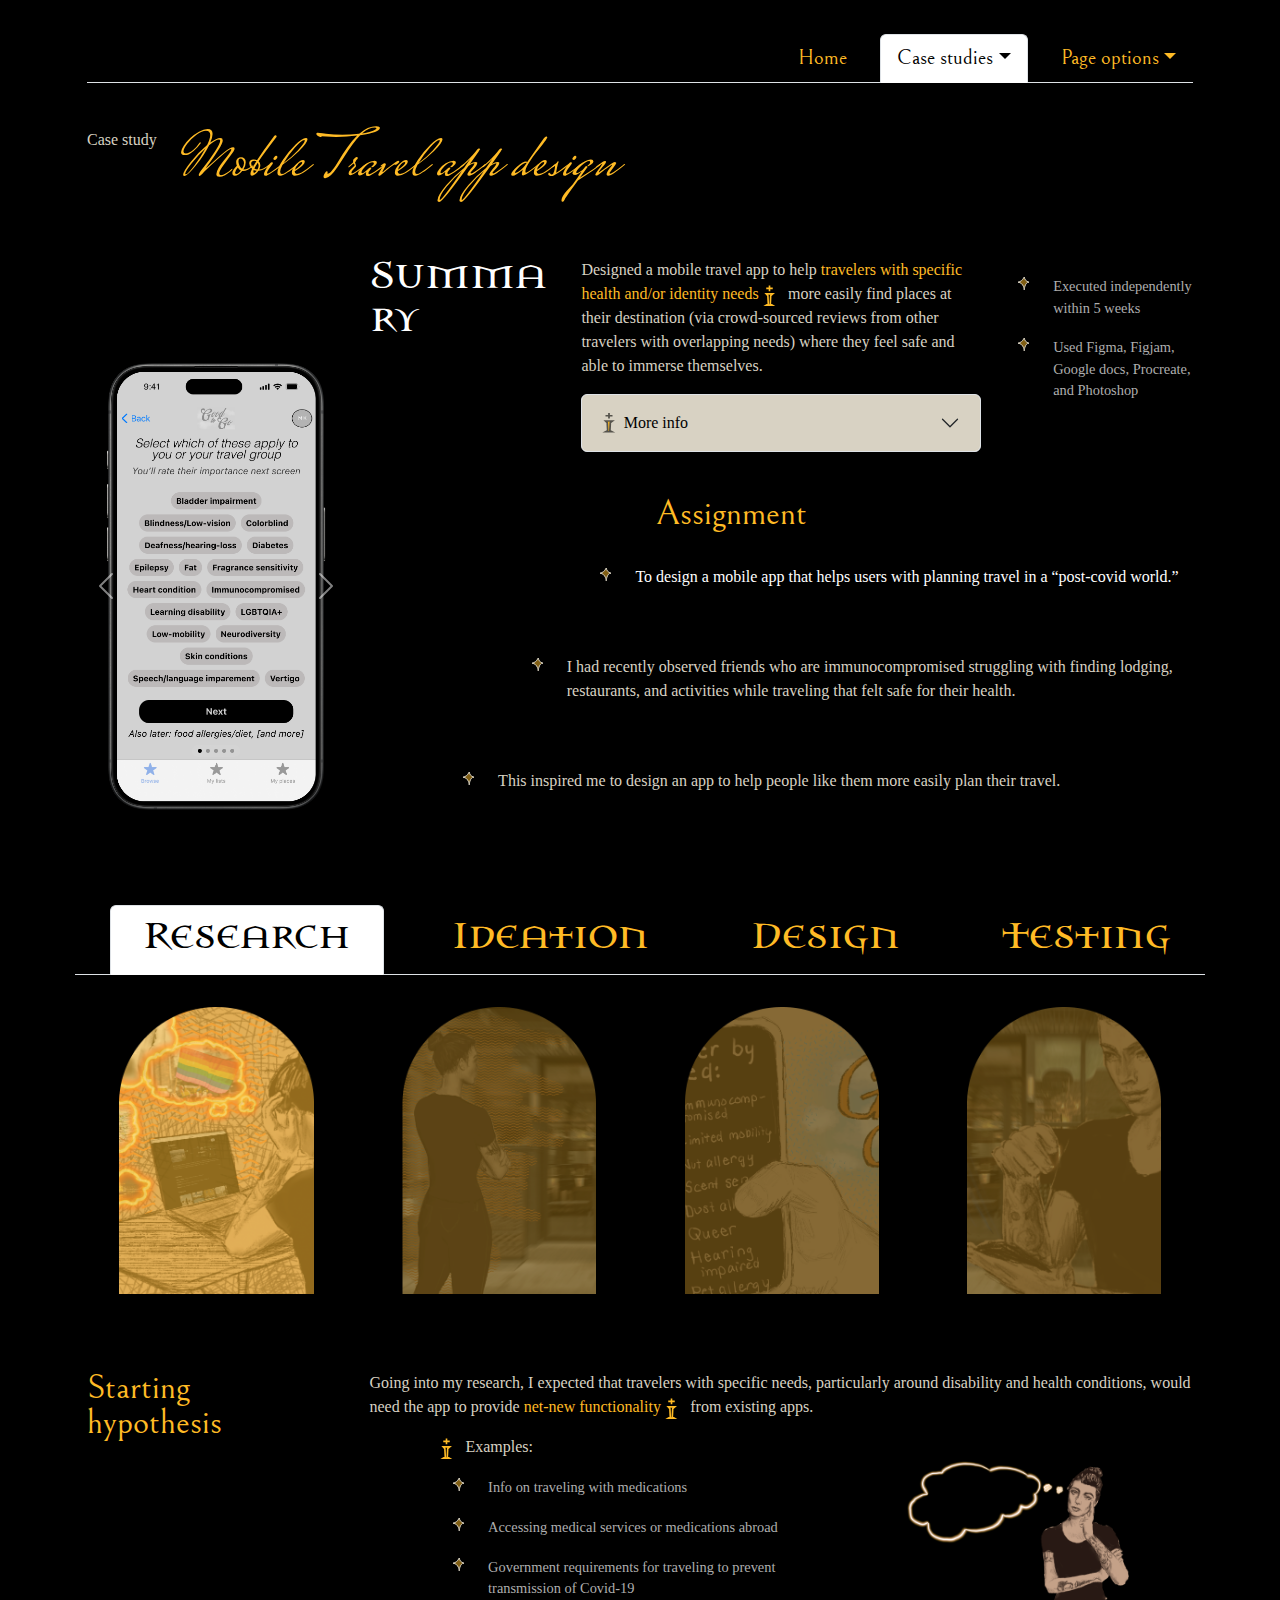
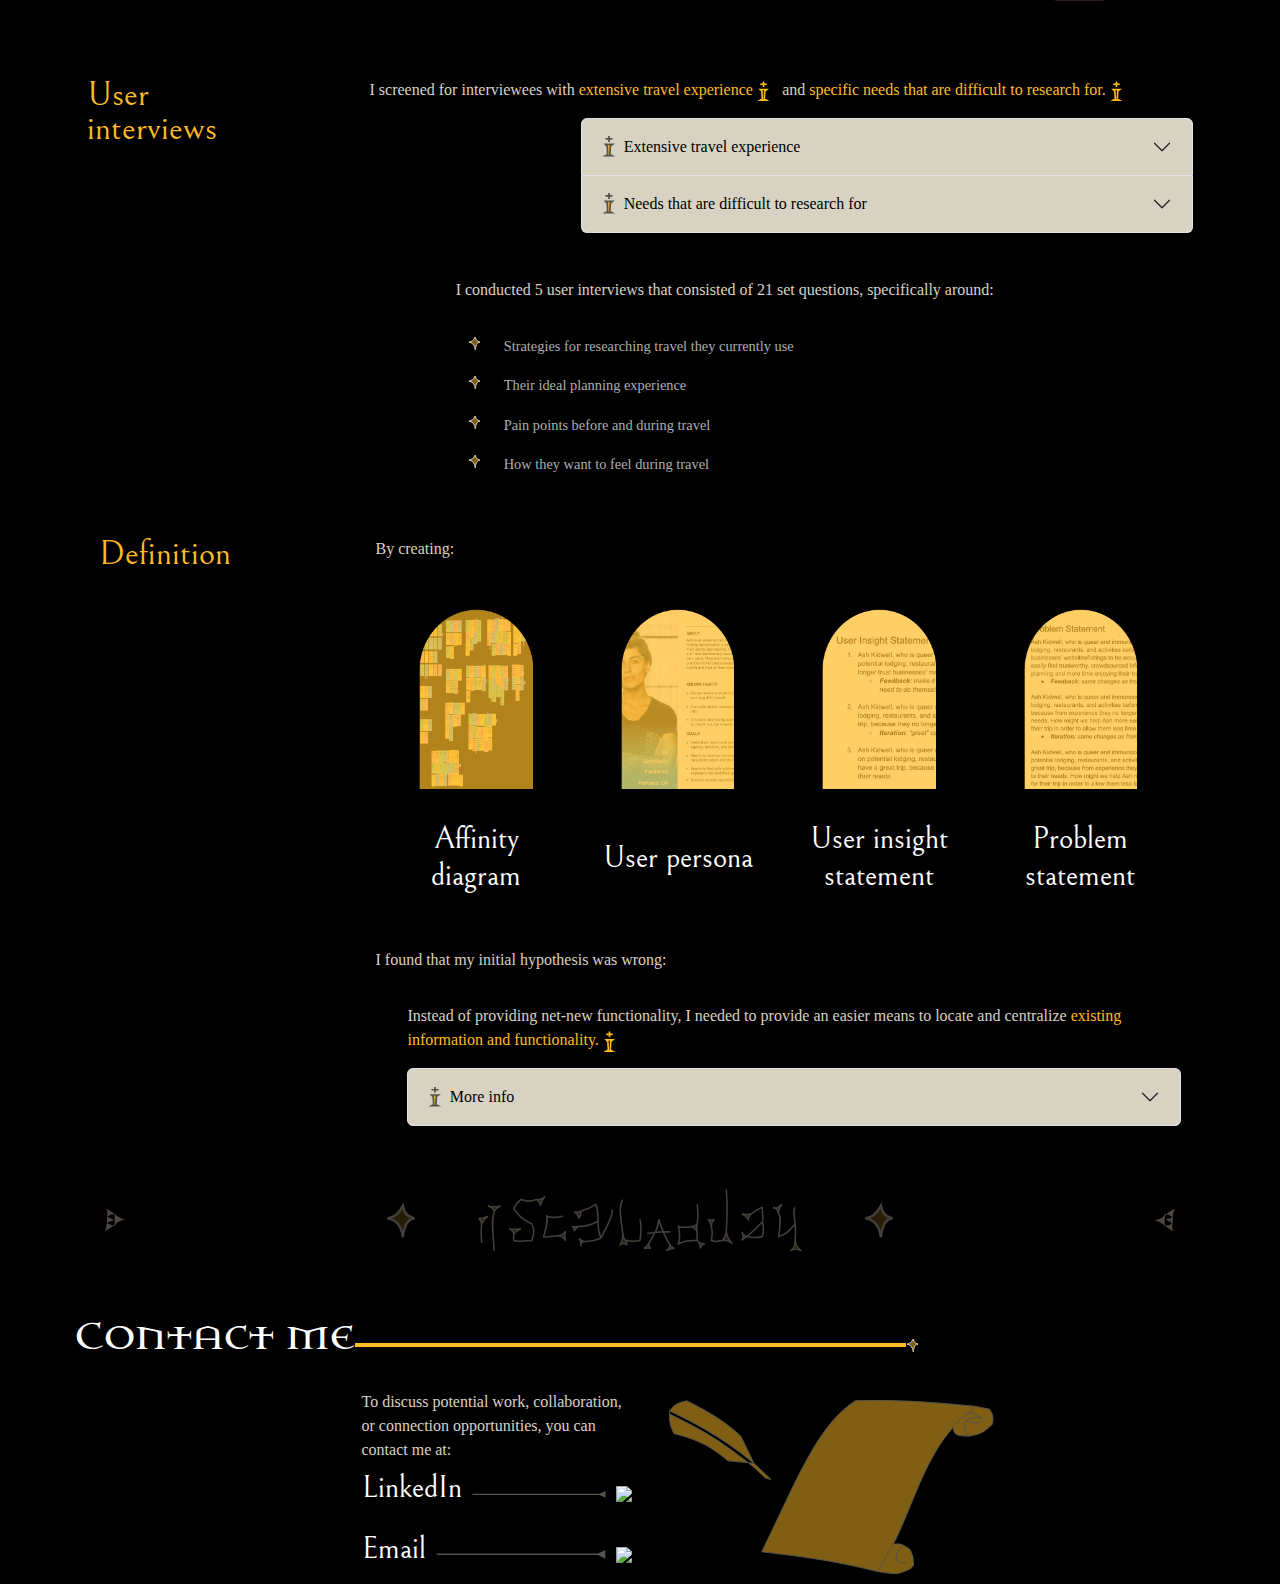
==== commit 834ad2f9: "Fixing formatting" ====
--- a/index.html
+++ b/index.html
@@ -93,11 +93,11 @@
                          
                          <div class="accordion myAccordion" id="accordionFlushExample">
                           <div class="accordion-item myAccItem">
-                            <h2 class="accordion-header myAccItem" id="flush-headingOne">
+                            <p class="accordion-header myAccItem" id="flush-headingOne">
                               <button class="accordion-button collapsed" type="button" data-bs-toggle="collapse" data-bs-target="#flush-collapseOne" aria-expanded="false" aria-controls="flush-collapseOne">
                                 <img class="infoIcon" src="images/infoIconDark.svg"> More info
                               </button>
-                            </h2>
+                            </p>
                             <div id="flush-collapseOne" class="accordion-collapse collapse" aria-labelledby="flush-headingOne" data-bs-parent="#accordionFlushExample">
                               <div class="accordion-body">Examples of travelers with specific health and/or identity needs: travelers who are immunocompromised, have disabilities, chronic illness, allergies, specific identities or characteristics, etc that may cause challenges or safety concerns while traveling.</div>
                             </div>
@@ -195,7 +195,7 @@
                         <p class="nearEmphasis">from existing apps.</p>
                           <div class="row">
                             <div class="col-md-6 offset-md-1 myAccordion">
-                            <p>Examples:</p>
+                            <p class="nearEmphasis"><img class="infoIcon" src="images/infoIcon.svg"> Examples:</p>
                             <ul>
                               <li>
                                 <p>Info on traveling with medications</p>
@@ -209,7 +209,7 @@
                             </ul>
                             </div>
                             <div class="col-md-5 myImage">
-                              <img src="/images/Thinky.png">
+                              <img src="images/Thinky.png">
                             </div>
                           </div>
                       </div>
@@ -222,26 +222,43 @@
                             <h3>User interviews</h3>
                         </div>
                                 <div class="col-1"></div>
-                        <div class="col-md-8">
-                            <p>I screened for interviewees with extensive travel experience and specific needs that are difficult to research for.</p>
-                            <a class="btn btn-primary myButton" data-bs-toggle="collapse" href="#collapseExample" role="button" aria-expanded="false" aria-controls="collapseExample">
-                                Extensive travel experience?</a>
-                                <div class="collapse" id="collapseExample">
-                                    <div class="card card-body myCardSmol">
-                                    <p>To ensure rich data sets about what planning strategies worked, what they still struggle with, and overall what types of experience they chase after.</p>
-                                    </div>
+                        <div class="col-md-9">
+                          <p class="nearEmphasis">I screened for interviewees with</p> 
+                          <p class="emphasis">extensive travel experience</p>
+                          <img class="infoIcon" src="images/infoIcon.svg"> 
+                          <p class="nearEmphasis">and</p>
+                          <p class="emphasis">specific needs that are difficult to research for.</p>
+                          <img class="infoIcon" src="images/infoIcon.svg"> 
+                          
+                          <div class="row">
+                            <div class="col-md-9 offset-md-3">
+                              <div class="accordion myAccordion" id="accordionFlushExample">
+                              <div class="accordion-item myAccItem">
+                                <p class="accordion-header myAccItem" id="flush-headingOne">
+                                  <button class="accordion-button collapsed" type="button" data-bs-toggle="collapse" data-bs-target="#flush-collapseTwo" aria-expanded="false" aria-controls="flush-collapseOne">
+                                    <img class="infoIcon" src="images/infoIconDark.svg"> Extensive travel experience
+                                  </button>
+                                  </p>
+                                <div id="flush-collapseTwo" class="accordion-collapse collapse" aria-labelledby="flush-headingOne" data-bs-parent="#accordionFlushExample">
+                                  <div class="accordion-body">This user trait was targeted to ensure my interviews produced rich data sets about planning strategies they have used, what they still struggle with, and overall what types of travel experience they aim for.</div>
                                 </div>
-                            <a class="btn btn-primary myButton" data-bs-toggle="collapse" href="#collapseExample" role="button" aria-expanded="false" aria-controls="collapseExample">
-                                Difficult to research for?</a>
-                                <div class="collapse" id="collapseExample">
-                                    <div class="card card-body myCardSmol">
-                                    <p>Interviewees’ shared that they are chronically ill, disabled, LGBTQIA+, covid cautious, living with people with compromised immune systems, have learning and/or cognitive disabilities, and have allergies.</p>
-                                    </div>
+                              </div>
+                              <div class="accordion-item myAccItem">
+                                  <p class="accordion-header myAccItem" id="flush-headingOne">
+                                    <button class="accordion-button collapsed" type="button" data-bs-toggle="collapse" data-bs-target="#flush-collapseThree" aria-expanded="false" aria-controls="flush-collapseOne">
+                                      <img class="infoIcon" src="images/infoIconDark.svg"> Needs that are difficult to research for
+                                    </button>
+                                  </p>
+                                  <div id="flush-collapseThree" class="accordion-collapse collapse" aria-labelledby="flush-headingOne" data-bs-parent="#accordionFlushExample">
+                                    <div class="accordion-body">Conditions or characteristics that businesses typically don't explicitly provide information around. Interviewees’ shared that they are chronically ill, disabled, LGBTQIA+, covid cautious, living with people with compromised immune systems, have learning and/or cognitive disabilities, and have allergies.</div>
+                                  </div>
                                 </div>
-                        </div>
+                              </div>
+                            </div>
+                            </div>
                     </div>
                             <div class="row align-items-start subSection">
-                                <div class="col-md-6 offset-md-3">
+                                <div class="col-md- offset-md-4">
                                     <p>I conducted 5 user interviews that consisted of 21 set questions, specifically around:</p>
                                     <ul class="standardUL">
                                         <li>
@@ -270,11 +287,58 @@
         
                               </div>
                               <div class="col-9">
-                                <p>I found that my initial hypothesis was wrong:</p>
+                                <p>By creating:</p>
+                                <div class="container">
+                                  <div class="row align-items-center myImage">
+                                    <div class="col-3">
+                                      <img src="images/Affinity diagram.png">
+                                    </div>
+                                    <div class="col-3">
+                                      <img src="images/User persona.png">
+                                    </div>
+                                    <div class="col-3">
+                                      <img src="images/User insight statement.png">
+                                    </div>
+                                    <div class="col-3">
+                                      <img src="images/Problem statement.png">
+                                    </div>
+                                  </div>
+                              </div>
+                              <div class="container">
+                                  <div class="row align-items-center">
+                                    <div class="col-3">
+                                      <h4>Affinity diagram</h4>
+                                    </div>
+                                    <div class="col-3">
+                                      <h4>User persona</h4>
+                                    </div>
+                                    <div class="col-3">
+                                      <h4>User insight statement</h4>
+                                    </div>
+                                    <div class="col-3">
+                                      <h4>Problem statement</h4>
+                                    </div>
+                                  </div>
+                                </div>
+                                <p class="myTopContainer">I found that my initial hypothesis was wrong:</p>
                                 <ul class="standardUL">
-                                    <li>
-                                        <p>Instead of providing net-new functionality, I needed to provide an easier means to locate and centralize existing functionality.</p>
-                                    </li>
+                                  <p class="nearEmphasis">Instead of providing net-new functionality, I needed to provide an easier means to locate and centralize</p> 
+                                  <p class="emphasis">existing information and functionality.</p>
+                                  <img class="infoIcon" src="images/infoIcon.svg"> 
+                                  
+                                  <div class="accordion myAccordion" id="accordionFlushExample">
+                                   <div class="accordion-item myAccItem">
+                                     <p class="accordion-header myAccItem" id="flush-headingOne">
+                                       <button class="accordion-button collapsed" type="button" data-bs-toggle="collapse" data-bs-target="#flush-collapseFour" aria-expanded="false" aria-controls="flush-collapseOne">
+                                         <img class="infoIcon" src="images/infoIconDark.svg"> More info
+                                       </button>
+                                      </p>
+                                     <div id="flush-collapseFour" class="accordion-collapse collapse" aria-labelledby="flush-headingOne" data-bs-parent="#accordionFlushExample">
+                                       <div class="accordion-body">Interviewees shared that they find crowd-sourced reviews of businesses to provide them with the info they need, but its scattered across different apps, social media sites, and forums. This makes it time consuming to locate while planning and near impossible to locate on-demand while traveling.</div>
+                                     </div>
+                                   </div>
+                                  </div>
+                                  </div>
                                 </ul>
                               </div>
 
@@ -312,7 +376,7 @@
 
                       </div>
                       <div class="col-9">
-                        <ul class="standardUL">
+                        <ul class="biggerUL">
                             <li>
                                 <p>Leveraged the user persona as a through-line in 
                                     creating a storyboard 
@@ -400,22 +464,32 @@
                       </div>
                       <div class="col-9">
                         <p>From my ideating, I determined the most critical user flows to map out are:</p>
-                        <ul class="standardUL">
-                            <li>
-                                <p>Onboarding: setting up their profile with their attributes</p>
-                            </li>
-                            <li>
-                                <p>Search: finding businesses that are rated favorably on the user’s attributes</p>
-                            </li>
-                            <li>
-                                <p>Business info: verifying that the business fits their needs by user-generated reviews</p>
-                            </li>
-                            <li>
-                                <p>Submitting reviews: helping other users by rating a business after they’ve visited it on the user’s attributes</p>
-                            </li>
-                        </ul>
-
-
+                        <div class="row">
+                          <div class="col-md-3 myImage">
+                              <img src="images/User flow.png">
+                          </div>
+                          <div class="col-md-9">
+                              <ul>
+                                  <li>
+                                      <p class="emphasis">Onboarding</p>
+                                      <p class="nearEmphasis">: setting up their profile with their attributes</p>
+                                  </li>
+                                  <li>
+                                      <p class="emphasis">Search</p>
+                                      <p class="nearEmphasis">: finding businesses that are rated favorably on the user’s attributes</p>
+                                  </li>
+                                  <li>
+                                      <p class="emphasis">Business info</p>
+                                      <p class="nearEmphasis">: verifying that the business fits their needs by user-generated reviews</p>
+                                  </li>
+                                  <li>
+                                      <p class="emphasis">Submitting reviews</p>
+                                      <p class="nearEmphasis">: helping other users by rating a business after they’ve visited it on the user’s attributes</p>
+                                  </li>
+                              </ul>
+                          </div>    
+                      </div>
+                      
                       </div>
 
                     </div>
@@ -434,11 +508,51 @@
                           <div class="col-md-6">
                             <h4>Onboarding</h4>
                             <p>Leveraged the tag / wordcloud selection format typical for attribute selection</p>
+                            <div class="gridBlocks myImageSmol">
+                              <div id="carouselExampleControlsOnboarding" class="carousel slide" data-bs-ride="carousel">
+                                  <div class="carousel-inner justify-content-center">
+                                    <div class="carousel-item active">
+                                      <img src="images/onboardingSketch.png" class="d-block" alt="...">  
+                                  </div>
+                                    <div class="carousel-item">
+                                      <img src="images/onboardingWireframe.png" class="d-block" alt="...">
+                                    </div>
+                                  </div>
+                                  <button class="carousel-control-prev" type="button" data-bs-target="#carouselExampleControlsOnboarding" data-bs-slide="prev">
+                                    <span class="carousel-control-prev-icon" aria-hidden="true"></span>
+                                    <span class="visually-hidden">Previous</span>
+                                  </button>
+                                  <button class="carousel-control-next" type="button" data-bs-target="#carouselExampleControlsOnboarding" data-bs-slide="next">
+                                    <span class="carousel-control-next-icon" aria-hidden="true"></span>
+                                    <span class="visually-hidden">Next</span>
+                                  </button>
+                                </div>
+                          </div>
                             <p>Strategically aimed to use common UI elements in order to ensure user base has no issues during this critical step.</p>
                           </div>
                           <div class="col-md-6">
                             <h4>Business listing screen</h4>
                             <p>Attempted to split the UX between info about the business and user reviews</p>
+                            <div class="gridBlocks myImageSmol">
+                              <div id="carouselExampleControlsBizList" class="carousel slide" data-bs-ride="carousel">
+                                  <div class="carousel-inner justify-content-center">
+                                    <div class="carousel-item active">
+                                      <img src="images/businessListingSketch.png" class="d-block" alt="...">  
+                                  </div>
+                                    <div class="carousel-item">
+                                      <img src="images/businessListingWireframe.png" class="d-block" alt="...">
+                                    </div>
+                                  </div>
+                                  <button class="carousel-control-prev" type="button" data-bs-target="#carouselExampleControlsBizList" data-bs-slide="prev">
+                                    <span class="carousel-control-prev-icon" aria-hidden="true"></span>
+                                    <span class="visually-hidden">Previous</span>
+                                  </button>
+                                  <button class="carousel-control-next" type="button" data-bs-target="#carouselExampleControlsBizList" data-bs-slide="next">
+                                    <span class="carousel-control-next-icon" aria-hidden="true"></span>
+                                    <span class="visually-hidden">Next</span>
+                                  </button>
+                                </div>
+                          </div>
                             <p>Both of these elements were identified as critical to these users.</p>
                           </div>
                         </div>
@@ -455,7 +569,7 @@
                       <div class="col-1">
 
                       </div>
-                      <div class="col-9">
+                      <div class="col-9 myImage">
                         <div class="row myRow">
                           <div class="col-md-6">
                             <h4>Reviewing</h4>
@@ -466,7 +580,17 @@
                             <p>I designed them to give preferential visual hierarchy to how the other user rated the business on the viewing-user’s attributes, and a condensed version that’s shown on the business listing page</p>
                           </div>
                         </div>
-
+                        <div class="row">
+                          <div class="col-1"></div>
+                          <div class="col-4">
+                            <img src="images/reviewingProto.png">
+                          </div>
+                          <div class="col-2"></div>
+                          <div class="col-4">
+                            <img src="images/userReviewProto.png">
+                          </div>
+                          <div class="col-1"></div>
+                        </div>
                       </div>
 
                     </div>
--- a/css/style.css
+++ b/css/style.css
@@ -51,6 +51,7 @@
   font-family: "Bellefair";
   font-size: 2.4vw;
   color: white;
+  text-align: center;
 }
 
 .nearEmphasis {
@@ -65,7 +66,7 @@
 
 .infoIcon {
   display: inline;
-  height: 1.7em;
+  height: 1.3em;
   padding-right: 0.5em;
 }
 
@@ -112,6 +113,11 @@
 
 ul {
   list-style-image: url(../images/bullet1.svg);
+  padding-top: 1em;
+}
+
+li {
+  padding-left: 1em;
 }
 
 li p {
@@ -207,6 +213,17 @@
 .myImage img {
   width: 100%;
   padding: 2em;
+}
+
+.myImageSmol img {
+  width: 60%;
+  height: auto;
+  padding-top: 0.5em;
+  padding-bottom: 0.5em;
+  padding-left: 2em;
+  padding-right: 2em;
+  margin-left: auto;
+  margin-right: auto;
 }
 
 .shiftOpacity {
@@ -341,4 +358,12 @@
 .extIcon img {
   height: 2vh;
   width: auto;
+}
+
+.line {
+  flex-grow: 1;
+  height: 0px;
+  border-style: solid;
+  border-color: #FFBB25;
+  border-width: 2px;
 }/*# sourceMappingURL=style.css.map */